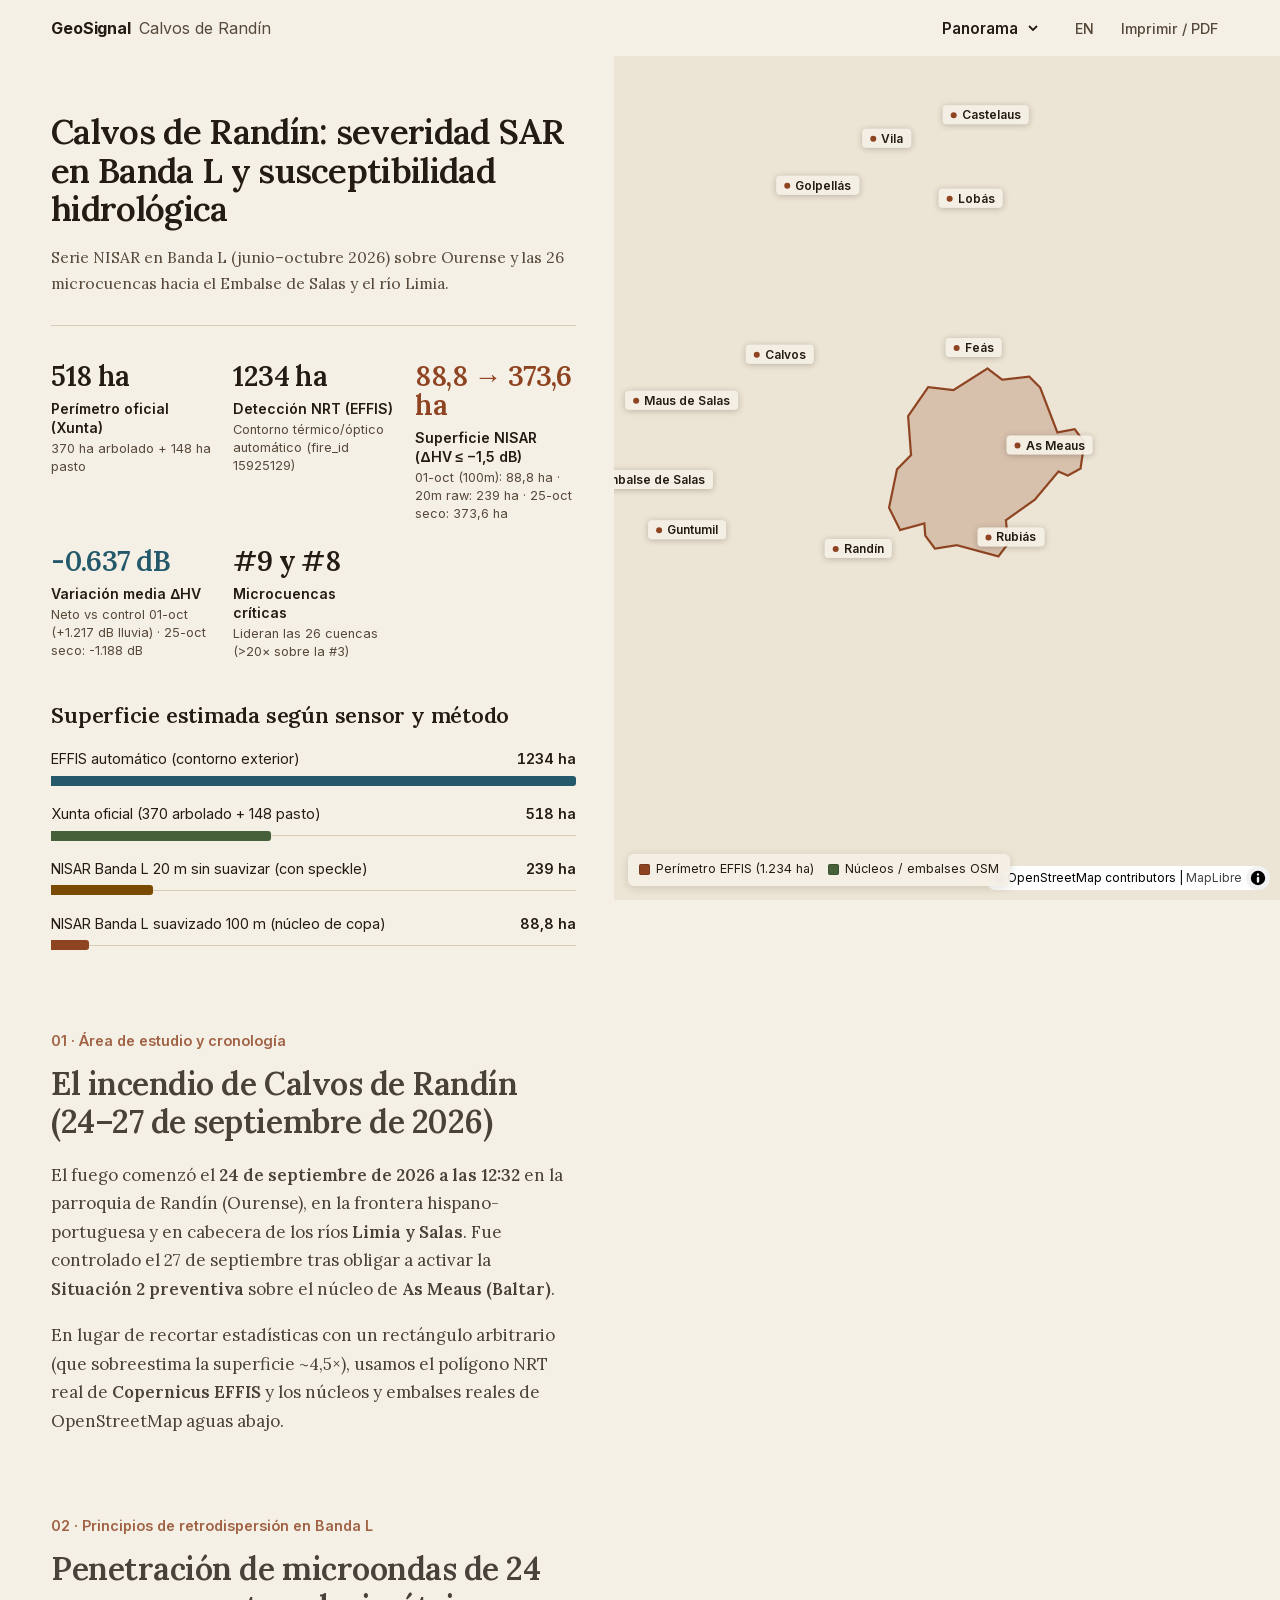
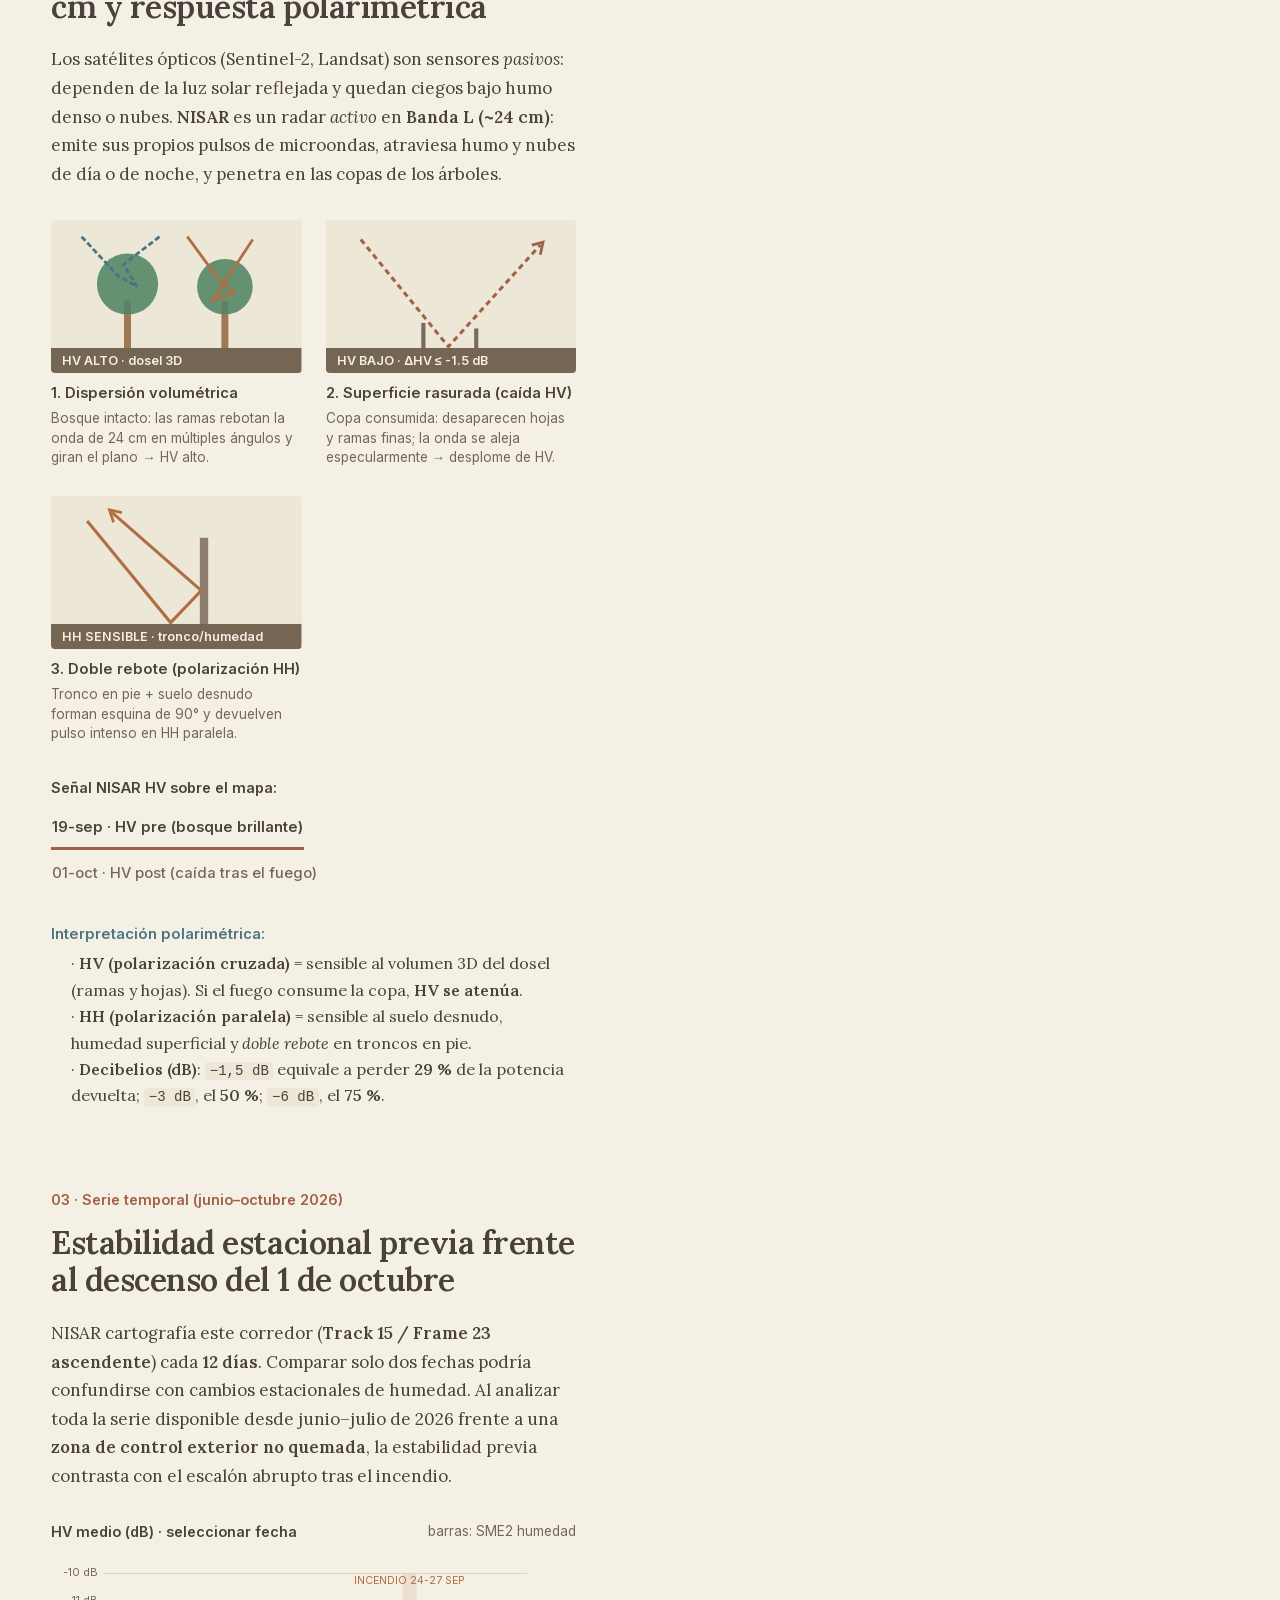
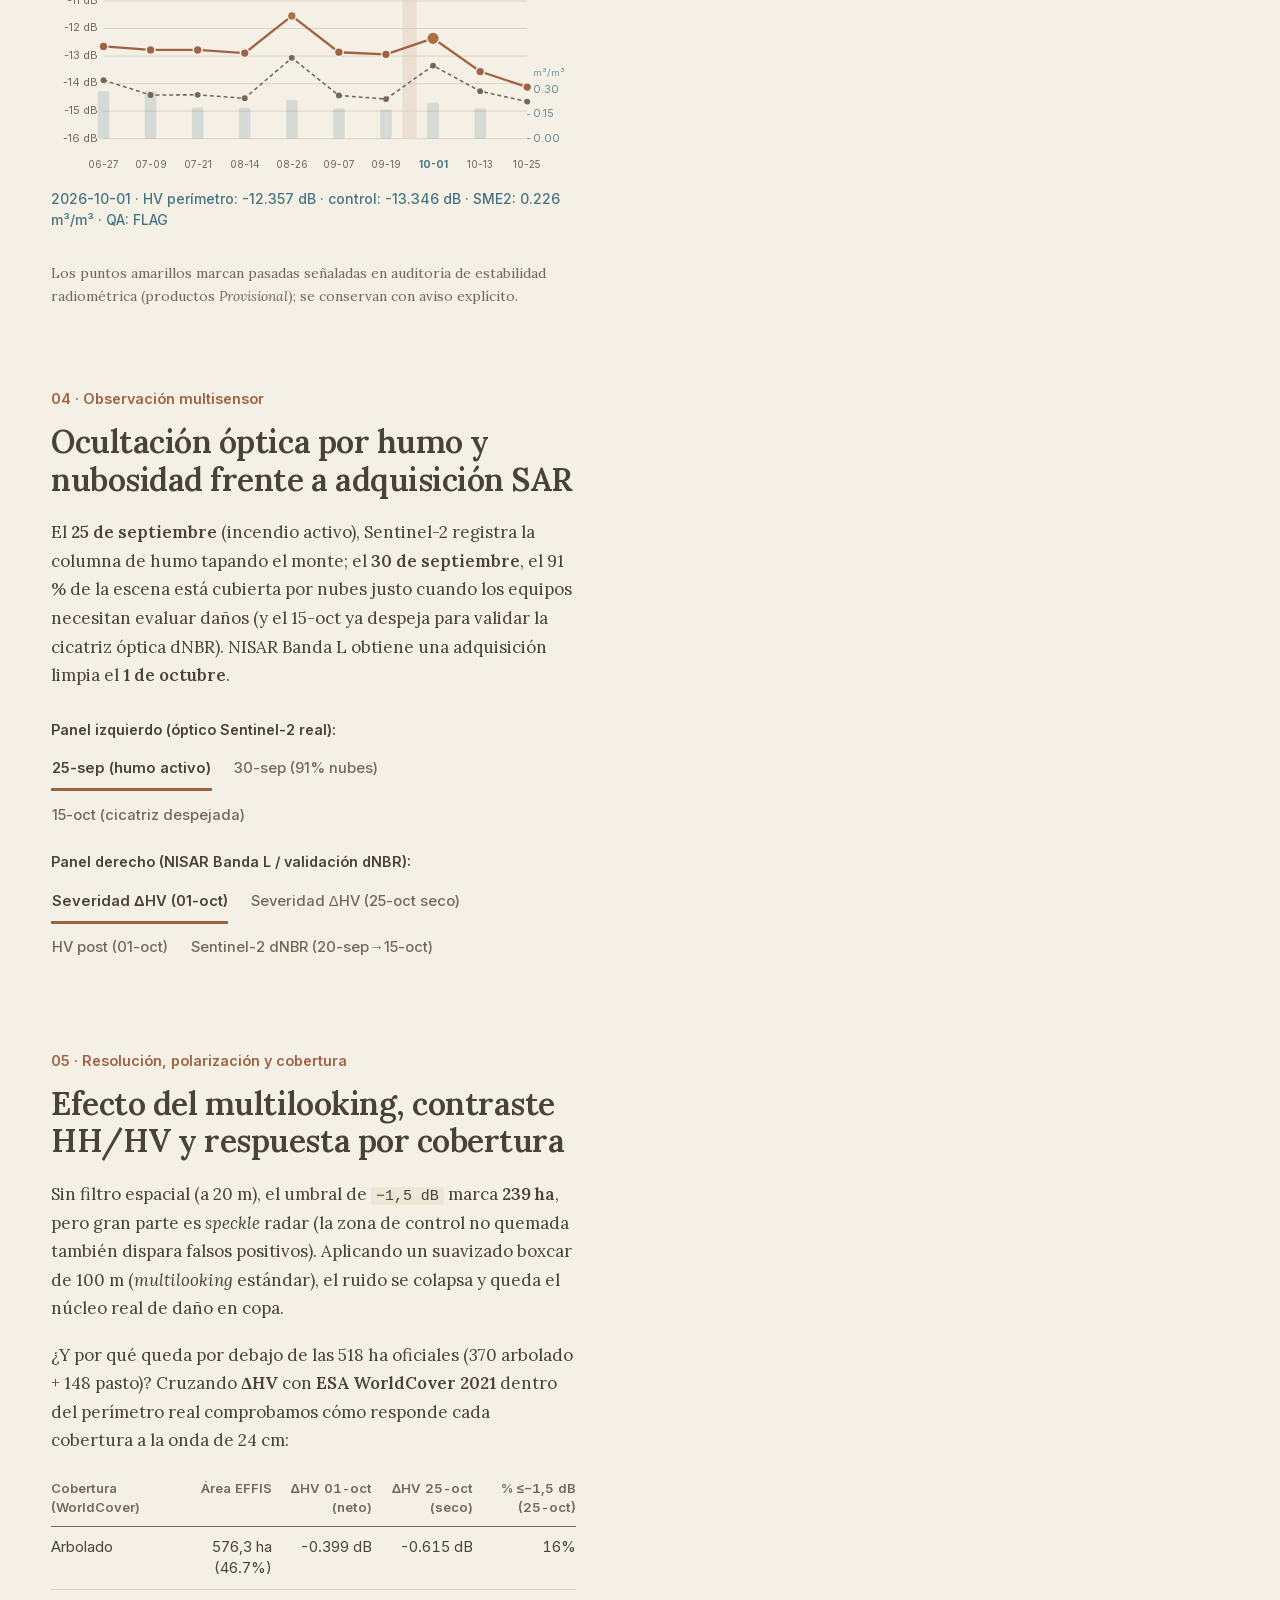
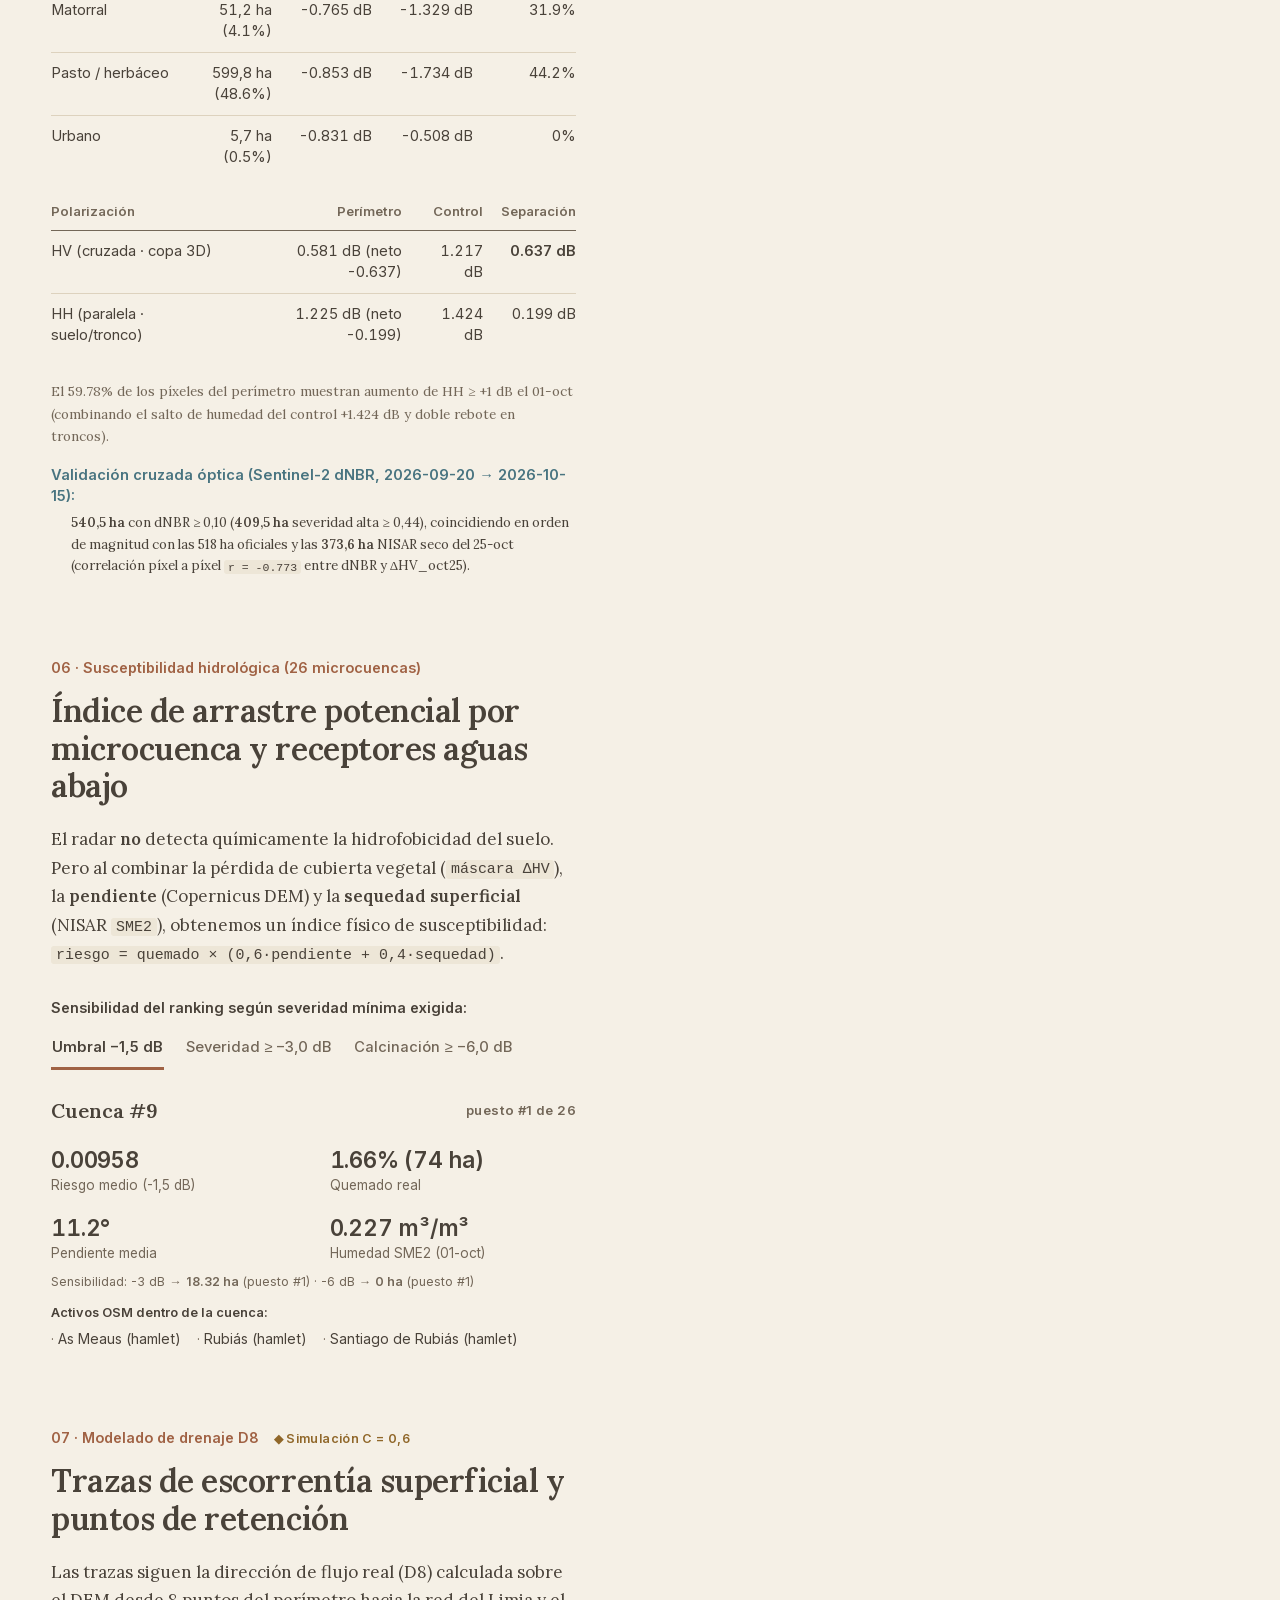
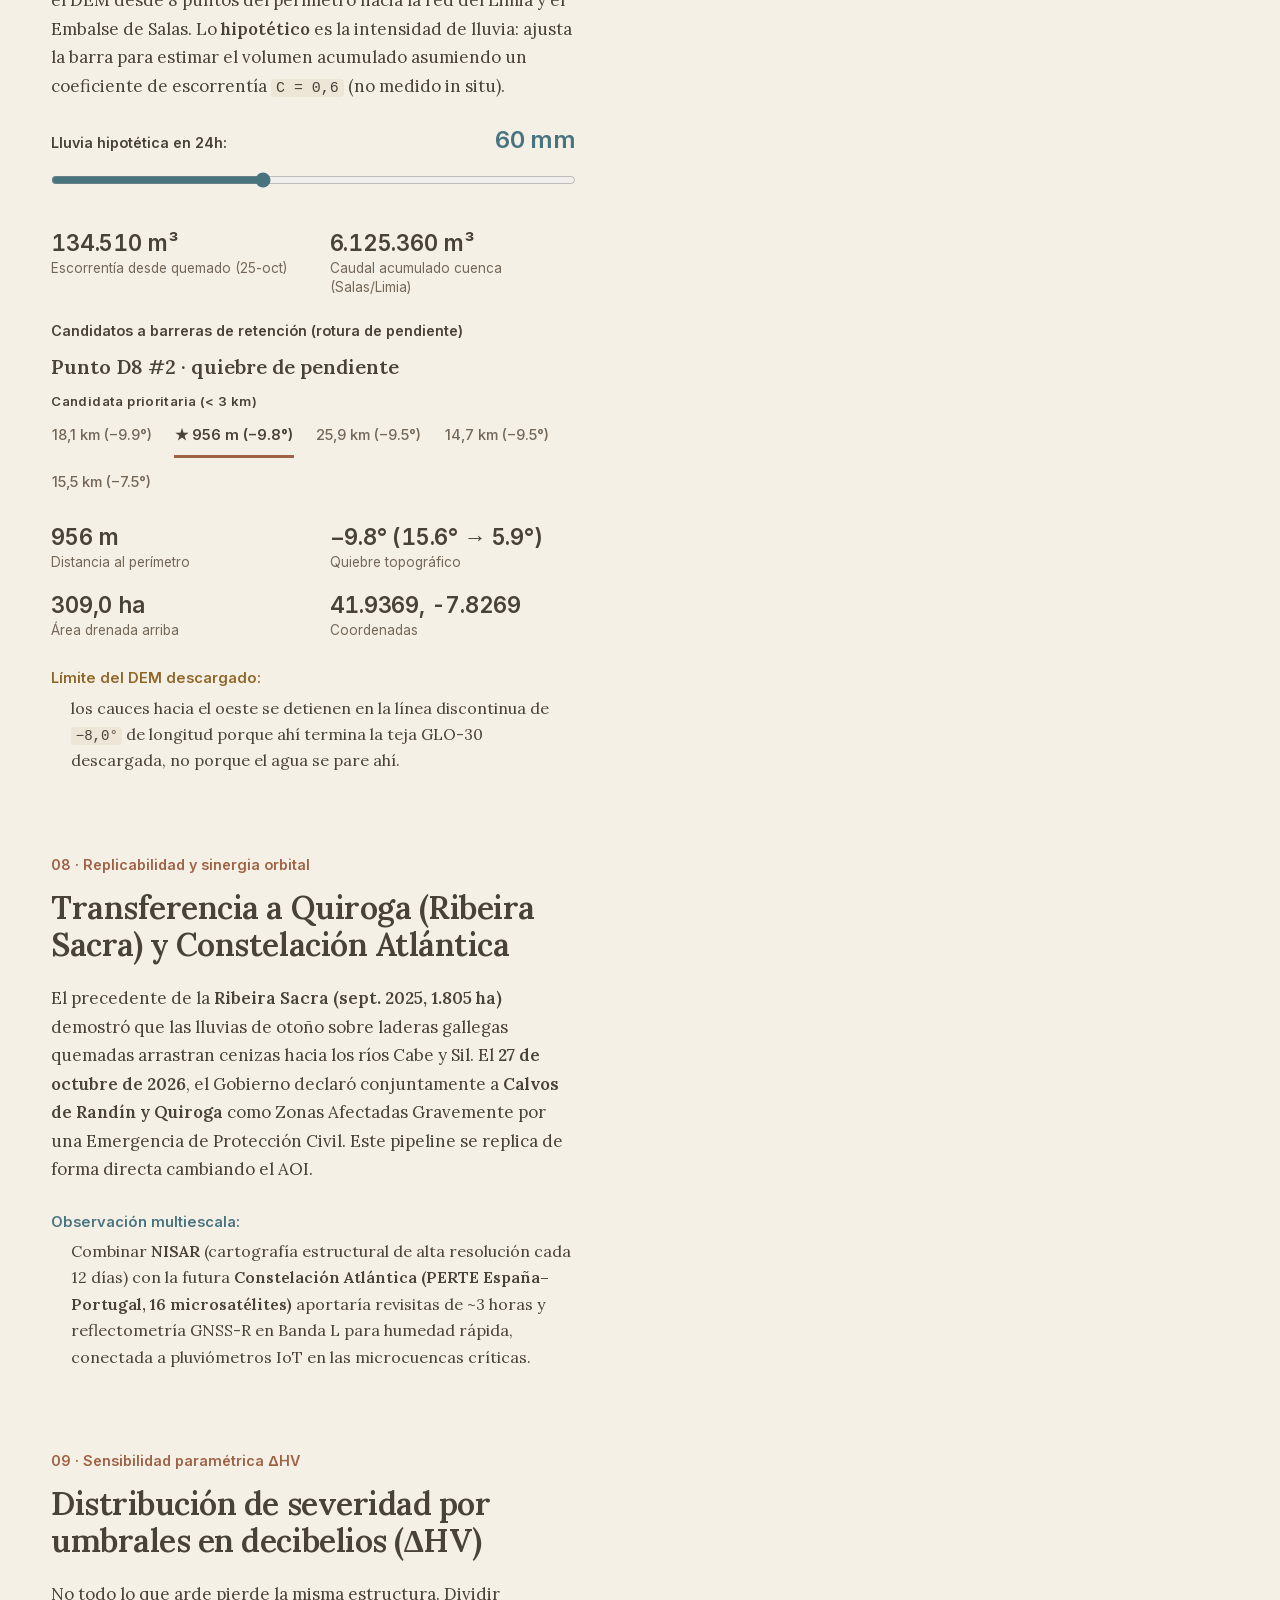
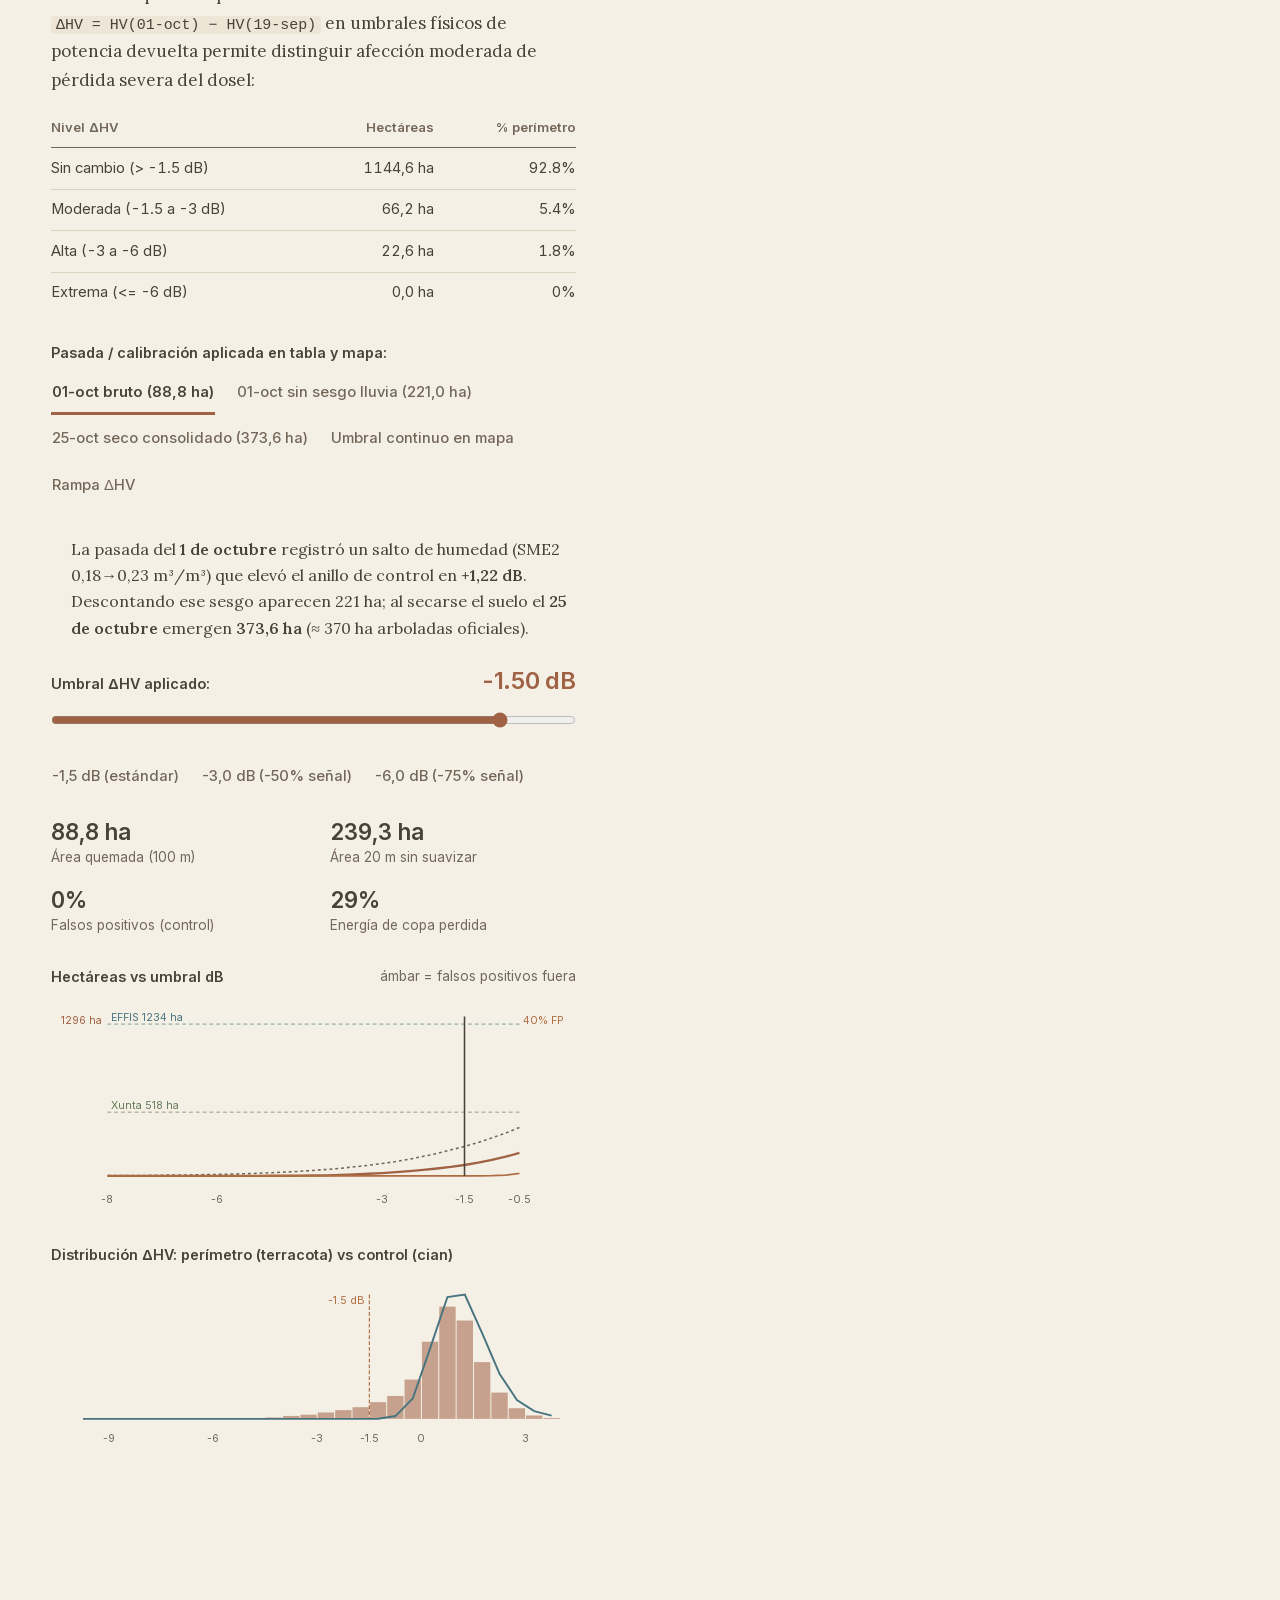
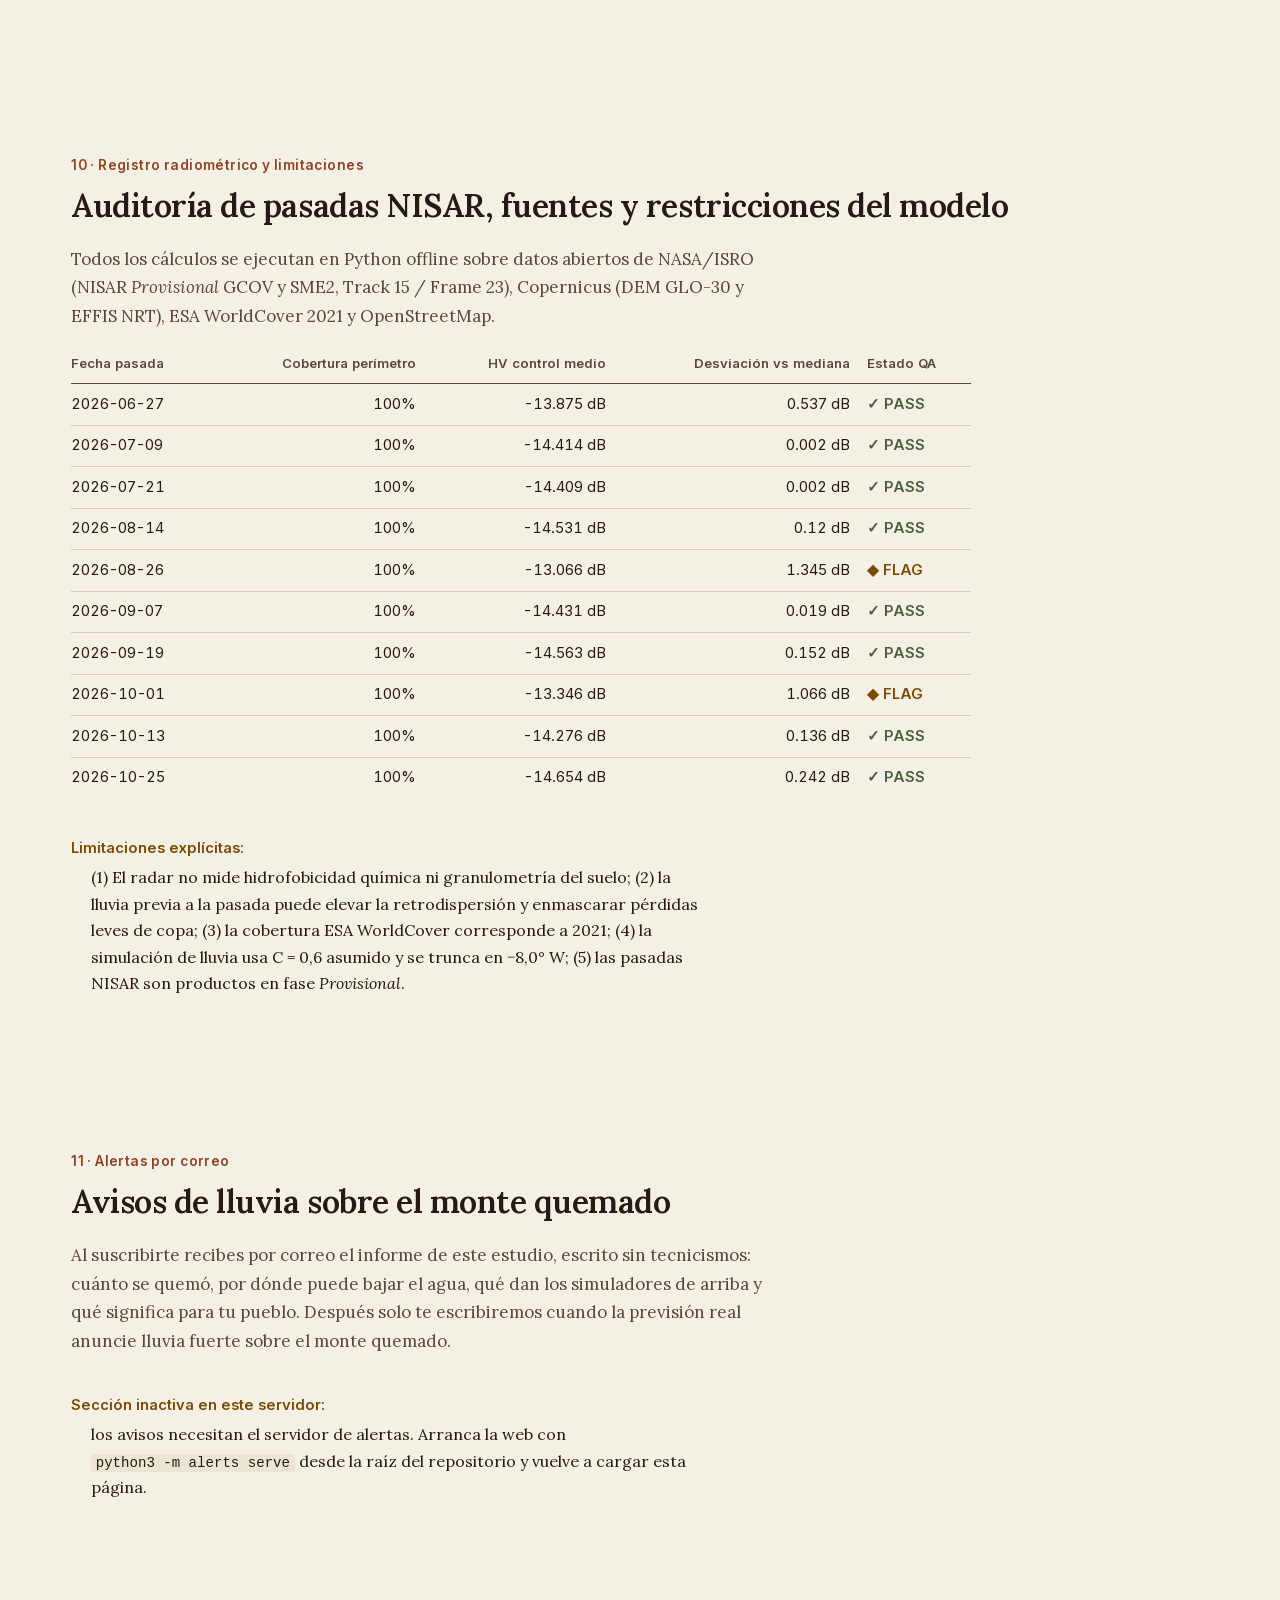
==== web/index.html @ 82319a50 "Merge pull request #2 from GeoSignalNASA/rain System alert" ====
<!doctype html>
<html lang="es">
<head>
  <meta charset="utf-8" />
  <meta name="viewport" content="width=device-width, initial-scale=1" />
  <title>GeoSignal — Informe NISAR sobre Calvos de Randín</title>
  <link rel="stylesheet" href="vendor/maplibre-gl.css" />
  <link rel="stylesheet" href="vendor/maplibre-gl-compare.css" />
  <link rel="stylesheet" href="story/fonts.css" />
  <link rel="stylesheet" href="story/story.css" />
</head>
<body>
  <a class="skip-link" href="#panorama" data-i18n="skipLink">Saltar al contenido</a>
  <header class="topbar">
    <div class="topbar-brand">
      <strong>GeoSignal</strong>
      <span class="sub" id="brand-sub" data-i18n="brandSub">Calvos de Randín</span>
    </div>
    <nav class="toc" aria-label="Capítulos del informe">
      <button class="toc-toggle" id="toc-toggle" type="button" aria-expanded="false" aria-controls="toc-pills">
        <span id="toc-current">Panorama</span>
        <svg viewBox="0 0 14 14" aria-hidden="true"><path d="M3 5l4 4 4-4" fill="none" stroke="currentColor" stroke-width="1.8"/></svg>
      </button>
      <div class="toc-pills" id="toc-pills" hidden>
      <a class="toc-pill active" data-step="summary" href="#panorama">Panorama</a>
      <a class="toc-pill" data-step="1" href="#cap-1">1. Incendio</a>
      <a class="toc-pill" data-step="2" href="#cap-2">2. Retrodispersión</a>
      <a class="toc-pill" data-step="3" href="#cap-3">3. Serie Jul–Oct</a>
      <a class="toc-pill" data-step="4" href="#cap-4">4. Óptico vs Radar</a>
      <a class="toc-pill" data-step="6" href="#cap-6">5. Cobertura y HH/HV</a>
      <a class="toc-pill" data-step="7" href="#cap-7">6. Microcuencas</a>
      <a class="toc-pill" data-step="8" href="#cap-8">7. Drenaje D8</a>
      <a class="toc-pill" data-step="9" href="#cap-9">8. Replicabilidad</a>
      <a class="toc-pill" data-step="5" href="#cap-5">9. Umbrales ΔHV</a>
      <a class="toc-pill" data-step="10" href="#cap-10">10. Auditoría QA</a>
      <a class="toc-pill" data-step="11" href="#cap-11">11. Alertas</a>
      </div>
    </nav>
    <div class="topbar-actions">
      <button class="btn-ghost" id="btn-lang" type="button" data-i18n="langBtn">EN</button>
      <button class="btn-ghost" id="btn-print" type="button" data-i18n="printBtn">Imprimir / PDF</button>
    </div>
  </header>
  <div class="progress-track" aria-hidden="true"><div class="progress-fill" id="progress-fill"></div></div>

  <!-- ESCENARIO PRINCIPAL: RELATO A LA IZQUIERDA (48%) + MAPA FIJO A LA DERECHA (52%) -->
  <div class="scrolly-shell">
    <main class="narrative-col">
      <!-- PANORAMA INICIAL -->
      <section class="summary-step step-card is-active" data-step="summary" id="panorama">
        <header class="report-intro">
          <h1 id="hero-title" data-i18n="heroTitle">Calvos de Randín: severidad SAR en Banda L y susceptibilidad hidrológica</h1>
          <p class="hero-lead" id="hero-lead" data-i18n="heroLead">
            Serie NISAR en Banda L (junio–octubre 2026) sobre Ourense y las 26 microcuencas hacia el Embalse de Salas y el río Limia.
          </p>
        </header>

        <div class="kpi-grid">
          <div class="kpi-card">
            <div class="k" data-i18n="kpi1K">Perímetro oficial (Xunta)</div>
            <div class="v" id="kpi-xunta">—</div>
            <div class="s" id="kpi-xunta-sub">2.º mayor incendio en Galicia en 2026</div>
          </div>
          <div class="kpi-card">
            <div class="k" data-i18n="kpi2K">Detección NRT (EFFIS)</div>
            <div class="v" id="kpi-effis">—</div>
            <div class="s" data-i18n="kpi2S">Contorno térmico/óptico automático (fire_id 15925129)</div>
          </div>
          <div class="kpi-card">
            <div class="k" data-i18n="kpi3K">Superficie NISAR (ΔHV ≤ −1,5 dB)</div>
            <div class="v" id="kpi-nisar-smooth" style="color:var(--accent)">—</div>
            <div class="s" id="kpi-nisar-sub">Suavizado 100 m frente a 20 m raw</div>
          </div>
          <div class="kpi-card">
            <div class="k" data-i18n="kpi4K">Variación media ΔHV</div>
            <div class="v" id="kpi-dhv" style="color:var(--cyan)">—</div>
            <div class="s" id="kpi-dhv-sub">Perímetro vs zona de control</div>
          </div>
          <div class="kpi-card">
            <div class="k" data-i18n="kpi5K">Microcuencas críticas</div>
            <div class="v" id="kpi-basins">—</div>
            <div class="s" id="kpi-basins-sub">Lideran las 26 cuencas delineadas del DEM</div>
          </div>
        </div>

        <div class="area-compare-bar">
          <h3 data-i18n="barTitle">Superficie estimada según sensor y método</h3>
          <div class="bar-row">
            <span data-i18n="bar1Lbl">EFFIS automático (contorno exterior)</span>
            <div class="bar-track"><div class="bar-fill" id="bar-effis" style="background:var(--cyan)"></div></div>
            <span class="bar-val" id="val-effis">—</span>
          </div>
          <div class="bar-row">
            <span data-i18n="bar2Lbl">Xunta oficial (370 arbolado + 148 pasto)</span>
            <div class="bar-track"><div class="bar-fill" id="bar-xunta" style="background:var(--green)"></div></div>
            <span class="bar-val" id="val-xunta">—</span>
          </div>
          <div class="bar-row">
            <span data-i18n="bar3Lbl">NISAR Banda L 20 m sin suavizar (con speckle)</span>
            <div class="bar-track"><div class="bar-fill" id="bar-raw" style="background:var(--amber)"></div></div>
            <span class="bar-val" id="val-raw">—</span>
          </div>
          <div class="bar-row">
            <span data-i18n="bar4Lbl">NISAR Banda L suavizado 100 m (núcleo de copa)</span>
            <div class="bar-track"><div class="bar-fill" id="bar-smooth" style="background:var(--accent)"></div></div>
            <span class="bar-val" id="val-smooth">—</span>
          </div>
        </div>
      </section>

      <article class="step-card" data-step="1" id="cap-1">
        <div class="step-num"><span data-i18n="c1Num">01 · Área de estudio y cronología</span></div>
        <h2 data-i18n="c1Title">El incendio de Calvos de Randín (24–27 de septiembre de 2026)</h2>
        <p data-i18n-html="c1P1">
          El fuego comenzó el <strong>24 de septiembre de 2026 a las 12:32</strong> en la parroquia de Randín (Ourense),
          en la frontera hispano-portuguesa y en cabecera de los ríos <strong>Limia y Salas</strong>. Fue controlado el
          27 de septiembre tras obligar a activar la <strong>Situación 2 preventiva</strong> sobre el núcleo de
          <strong>As Meaus (Baltar)</strong>.
        </p>
        <p data-i18n-html="c1P2">
          En lugar de recortar estadísticas con un rectángulo arbitrario (que sobreestima la superficie ~4,5×),
          usamos el polígono NRT real de <strong>Copernicus EFFIS</strong> y los núcleos y embalses reales de OpenStreetMap
          aguas abajo.
        </p>
      </article>

      <article class="step-card" data-step="2" id="cap-2">
        <div class="step-num"><span data-i18n="c2Num">02 · Principios de retrodispersión en Banda L</span></div>
        <h2 data-i18n="c2Title">Penetración de microondas de 24 cm y respuesta polarimétrica</h2>
        <p data-i18n-html="c2P1">
          Los satélites ópticos (Sentinel-2, Landsat) son sensores <em>pasivos</em>: dependen de la luz solar reflejada y
          quedan ciegos bajo humo denso o nubes. <strong>NISAR</strong> es un radar <em>activo</em> en <strong>Banda L (~24 cm)</strong>:
          emite sus propios pulsos de microondas, atraviesa humo y nubes de día o de noche, y penetra en las copas de los árboles.
        </p>
        <div class="physics-grid" id="physics-diagrams"></div>
        <div class="control-box">
          <div style="font-size:0.78rem;color:var(--text-muted);margin-bottom:0.35rem" data-i18n="c2CtrlLbl">Señal NISAR HV sobre el mapa:</div>
          <div class="pill-group">
            <button class="pill-btn active" type="button" data-cap2-hv="hv_pre.png" data-i18n="c2BtnPre">19-sep · HV pre (bosque brillante)</button>
            <button class="pill-btn" type="button" data-cap2-hv="hv_post.png" data-i18n="c2BtnPost">01-oct · HV post (caída tras el fuego)</button>
          </div>
        </div>
        <div class="human-tip" data-i18n-html="c2Tip">
          <strong>Interpretación polarimétrica:</strong><br/>
          · <strong>HV (polarización cruzada)</strong> = sensible al volumen 3D del dosel (ramas y hojas). Si el fuego consume la copa, <strong>HV se atenúa</strong>.<br/>
          · <strong>HH (polarización paralela)</strong> = sensible al suelo desnudo, humedad superficial y <em>doble rebote</em> en troncos en pie.<br/>
          · <strong>Decibelios (dB)</strong>: <code>−1,5 dB</code> equivale a perder <strong>29 %</strong> de la potencia devuelta; <code>−3 dB</code>, el <strong>50 %</strong>; <code>−6 dB</code>, el <strong>75 %</strong>.
        </div>
      </article>

      <article class="step-card" data-step="3" id="cap-3">
        <div class="step-num"><span data-i18n="c3Num">03 · Serie temporal (junio–octubre 2026)</span></div>
        <h2 data-i18n="c3Title">Estabilidad estacional previa frente al descenso del 1 de octubre</h2>
        <p data-i18n-html="c3P1">
          NISAR cartografía este corredor (<strong>Track 15 / Frame 23 ascendente</strong>) cada <strong>12 días</strong>.
          Comparar solo dos fechas podría confundirse con cambios estacionales de humedad. Al analizar toda la serie
          disponible desde junio–julio de 2026 frente a una <strong>zona de control exterior no quemada</strong>, la
          estabilidad previa contrasta con el escalón abrupto tras el incendio.
        </p>
        <div class="chart-box">
          <div class="chart-title"><span data-i18n="c3ChartL">HV medio (dB) · seleccionar fecha</span><span data-i18n="c3ChartR">barras: SME2 humedad</span></div>
          <div id="chart-timeseries"></div>
          <div id="ts-selected-readout" aria-live="polite" style="font-family:var(--mono);font-size:0.75rem;color:var(--cyan);margin-top:0.4rem"></div>
        </div>
        <p style="font-size:0.86rem;color:var(--text-muted)" data-i18n-html="c3Note">
          Los puntos amarillos marcan pasadas señaladas en auditoría de estabilidad radiométrica (productos <em>Provisional</em>); se conservan con aviso explícito.
        </p>
      </article>

      <article class="step-card" data-step="4" id="cap-4">
        <div class="step-num"><span data-i18n="c4Num">04 · Observación multisensor</span></div>
        <h2 data-i18n="c4Title">Ocultación óptica por humo y nubosidad frente a adquisición SAR</h2>
        <p data-i18n-html="c4P1">
          El <strong>25 de septiembre</strong> (incendio activo), Sentinel-2 registra la columna de humo tapando el monte;
          el <strong>30 de septiembre</strong>, el 91 % de la escena está cubierta por nubes justo cuando los equipos necesitan evaluar daños (y el 15-oct ya despeja para validar la cicatriz óptica dNBR).
          NISAR Banda L obtiene una adquisición limpia el <strong>1 de octubre</strong>.
        </p>
        <div class="control-box">
          <div style="font-size:0.78rem;color:var(--text-muted);margin-bottom:0.35rem" data-i18n="c4LeftLbl">Panel izquierdo (óptico Sentinel-2 real):</div>
          <div class="pill-group">
            <button class="pill-btn active" type="button" data-opt-key="optical_fire.jpg" data-i18n="c4Opt1">25-sep (humo activo)</button>
            <button class="pill-btn" type="button" data-opt-key="optical_clouds.jpg" data-i18n="c4Opt2">30-sep (91% nubes)</button>
            <button class="pill-btn" type="button" data-opt-key="optical_post.jpg" data-i18n="c4Opt3">15-oct (cicatriz despejada)</button>
          </div>
          <div style="font-size:0.78rem;color:var(--text-muted);margin:0.5rem 0 0.35rem" data-i18n="c4RightLbl">Panel derecho (NISAR Banda L / validación dNBR):</div>
          <div class="pill-group">
            <button class="pill-btn active" type="button" data-rad-key="dhv_classes.png" data-i18n="c4Rad1">Severidad ΔHV (01-oct)</button>
            <button class="pill-btn" type="button" data-rad-key="dhv_oct25.png" data-i18n="c4Rad2">Severidad ΔHV (25-oct seco)</button>
            <button class="pill-btn" type="button" data-rad-key="hv_post.png" data-i18n="c4Rad3">HV post (01-oct)</button>
            <button class="pill-btn" type="button" data-rad-key="dnbr_s2.png" data-i18n="c4Rad4">Sentinel-2 dNBR (20-sep→15-oct)</button>
          </div>
        </div>
      </article>

      <article class="step-card" data-step="6" id="cap-6">
        <div class="step-num"><span data-i18n="c6Num">05 · Resolución, polarización y cobertura</span></div>
        <h2 data-i18n="c6Title">Efecto del multilooking, contraste HH/HV y respuesta por cobertura</h2>
        <p data-i18n-html="c6P1">
          Sin filtro espacial (a 20 m), el umbral de <code>−1,5 dB</code> marca <strong>239 ha</strong>, pero gran parte es
          <em>speckle</em> radar (la zona de control no quemada también dispara falsos positivos). Aplicando un suavizado
          boxcar de 100 m (<em>multilooking</em> estándar), el ruido se colapsa y queda el núcleo real de daño en copa.
        </p>
        <p data-i18n-html="c6P2">
          ¿Y por qué queda por debajo de las 518 ha oficiales (370 arbolado + 148 pasto)? Cruzando <strong>ΔHV</strong>
          con <strong>ESA WorldCover 2021</strong> dentro del perímetro real comprobamos cómo responde cada cobertura a la
          onda de 24 cm:
        </p>

        <table class="data-table">
          <thead>
            <tr><th scope="col" data-i18n="c6ThCov">Cobertura (WorldCover)</th><th scope="col" class="num" data-i18n="c6ThArea">Área EFFIS</th><th scope="col" class="num" data-i18n="c6ThO1">ΔHV 01-oct (neto)</th><th scope="col" class="num" data-i18n="c6ThO25">ΔHV 25-oct (seco)</th><th scope="col" class="num" data-i18n="c6ThPct">% ≤−1,5 dB (25-oct)</th></tr>
          </thead>
          <tbody id="worldcover-tbody"></tbody>
        </table>

        <table class="data-table">
          <thead>
            <tr><th scope="col" data-i18n="c6ThPol">Polarización</th><th scope="col" class="num" data-i18n="c6ThPer">Perímetro</th><th scope="col" class="num" data-i18n="c6ThCtrl">Control</th><th scope="col" class="num" data-i18n="c6ThSep">Separación</th></tr>
          </thead>
          <tbody id="pol-compare-body"></tbody>
        </table>
        <p id="hh-double-bounce-note" style="font-size:0.84rem;color:var(--text-muted)"></p>
        <div class="human-tip" id="dnbr-validation-note" style="margin-top:0.65rem;font-size:0.82rem"></div>
      </article>

      <article class="step-card" data-step="7" id="cap-7">
        <div class="step-num"><span data-i18n="c7Num">06 · Susceptibilidad hidrológica (26 microcuencas)</span></div>
        <h2 data-i18n="c7Title">Índice de arrastre potencial por microcuenca y receptores aguas abajo</h2>
        <p data-i18n-html="c7P1">
          El radar <strong>no</strong> detecta químicamente la hidrofobicidad del suelo. Pero al combinar la pérdida de
          cubierta vegetal (<code>máscara ΔHV</code>), la <strong>pendiente</strong> (Copernicus DEM) y la
          <strong>sequedad superficial</strong> (NISAR <code>SME2</code>), obtenemos un índice físico de susceptibilidad:
          <code>riesgo = quemado × (0,6·pendiente + 0,4·sequedad)</code>.
        </p>
        <div class="control-box">
          <div style="font-size:0.78rem;color:var(--text-muted);margin-bottom:0.35rem" data-i18n="c7SensLbl">Sensibilidad del ranking según severidad mínima exigida:</div>
          <div class="pill-group">
            <button class="pill-btn active" type="button" data-basin-field="risk_mean" data-i18n="c7Btn1">Umbral −1,5 dB</button>
            <button class="pill-btn" type="button" data-basin-field="risk_mean_3db" data-i18n="c7Btn2">Severidad ≥ −3,0 dB</button>
            <button class="pill-btn" type="button" data-basin-field="risk_mean_6db" data-i18n="c7Btn3">Calcinación ≥ −6,0 dB</button>
          </div>
          <div class="basin-card" id="basin-inspector" aria-live="polite" data-i18n="c7Prompt">Haz clic en una cuenca del mapa…</div>
        </div>
      </article>

      <article class="step-card" data-step="8" id="cap-8">
        <div class="step-num"><span data-i18n="c8Num">07 · Modelado de drenaje D8</span><span class="step-badge hyp" data-i18n="c8Badge">Simulación C = 0,6</span></div>
        <h2 data-i18n="c8Title">Trazas de escorrentía superficial y puntos de retención</h2>
        <p data-i18n-html="c8P1">
          Las trazas siguen la dirección de flujo real (D8) calculada sobre el DEM desde 8 puntos del perímetro hacia la
          red del Limia y el Embalse de Salas. Lo <strong>hipotético</strong> es la intensidad de lluvia: ajusta la barra
          para estimar el volumen acumulado asumiendo un coeficiente de escorrentía <code>C = 0,6</code> (no medido in situ).
        </p>
        <div class="control-box">
          <label for="rain-slider">
            <span data-i18n="c8SliderLbl">Lluvia hipotética en 24h:</span>
            <strong id="rain-val-label" style="color:var(--cyan);font-family:var(--mono)">60 mm</strong>
          </label>
          <input id="rain-slider" type="range" min="0" max="150" step="5" value="60" />
          <div class="mini-metrics" aria-live="polite">
            <div class="mini-metric"><div class="k" data-i18n="c8M1">Escorrentía desde quemado (25-oct)</div><div class="v" id="rain-v-near">—</div></div>
            <div class="mini-metric"><div class="k" data-i18n="c8M2">Caudal acumulado cuenca (Salas/Limia)</div><div class="v" id="rain-v-main">—</div></div>
          </div>
          <div style="margin-top:1.35rem;font-size:0.88rem;font-weight:600" data-i18n="c8BarTitle">Candidatos a barreras de retención (rotura de pendiente)</div>
          <div class="basin-card" id="barrier-inspector" style="margin-top:0.45rem;font-size:0.86rem;color:var(--text-muted)" data-i18n="c8BarPrompt">
            Haz clic en un marcador ámbar o gris del mapa para inspeccionar el punto geomorfológico de depósito…
          </div>
        </div>
        <div class="callout-warn" data-i18n-html="c8Warn">
          <strong>Límite del DEM descargado:</strong> los cauces hacia el oeste se detienen en la línea discontinua de
          <code>−8,0°</code> de longitud porque ahí termina la teja GLO-30 descargada, no porque el agua se pare ahí.
        </div>
      </article>

      <article class="step-card" data-step="9" id="cap-9">
        <div class="step-num"><span data-i18n="c9Num">08 · Replicabilidad y sinergia orbital</span></div>
        <h2 data-i18n="c9Title">Transferencia a Quiroga (Ribeira Sacra) y Constelación Atlántica</h2>
        <p data-i18n-html="c9P1">
          El precedente de la <strong>Ribeira Sacra (sept. 2025, 1.805 ha)</strong> demostró que las lluvias de otoño sobre
          laderas gallegas quemadas arrastran cenizas hacia los ríos Cabe y Sil. El <strong>27 de octubre de 2026</strong>,
          el Gobierno declaró conjuntamente a <strong>Calvos de Randín y Quiroga</strong> como Zonas Afectadas Gravemente por
          una Emergencia de Protección Civil. Este pipeline se replica de forma directa cambiando el AOI.
        </p>
        <div class="human-tip" data-i18n-html="c9Tip">
          <strong>Observación multiescala:</strong><br/>
          Combinar <strong>NISAR</strong> (cartografía estructural de alta resolución cada 12 días) con la futura
          <strong>Constelación Atlántica (PERTE España–Portugal, 16 microsatélites)</strong> aportaría revisitas de ~3 horas
          y reflectometría GNSS-R en Banda L para humedad rápida, conectada a pluviómetros IoT en las microcuencas críticas.
        </div>
      </article>

      <article class="step-card" data-step="5" id="cap-5">
        <div class="step-num"><span data-i18n="c5Num">09 · Sensibilidad paramétrica ΔHV</span></div>
        <h2 data-i18n="c5Title">Distribución de severidad por umbrales en decibelios (ΔHV)</h2>
        <p data-i18n-html="c5P1">
          No todo lo que arde pierde la misma estructura. Dividir <code>ΔHV = HV(01-oct) − HV(19-sep)</code> en umbrales
          físicos de potencia devuelta permite distinguir afección moderada de pérdida severa del dosel:
        </p>

        <table class="data-table">
          <thead>
            <tr><th scope="col" data-i18n="c5ThLvl">Nivel ΔHV</th><th scope="col" class="num" data-i18n="c5ThHa">Hectáreas</th><th scope="col" class="num" data-i18n="c5ThPct">% perímetro</th></tr>
          </thead>
          <tbody id="db-classes-tbody"></tbody>
        </table>

        <div class="control-box">
          <div style="font-size:0.78rem;color:var(--text-muted);margin-bottom:0.35rem" data-i18n="c5ModeLbl">Pasada / calibración aplicada en tabla y mapa:</div>
          <div class="pill-group" style="margin-bottom:0.55rem">
            <button class="pill-btn active" type="button" data-dhb-mode="classes" data-i18n="c5Mode1">01-oct bruto (88,8 ha)</button>
            <button class="pill-btn" type="button" data-dhb-mode="oct01_cal" data-i18n="c5Mode2">01-oct sin sesgo lluvia (221,0 ha)</button>
            <button class="pill-btn" type="button" data-dhb-mode="oct25" data-i18n="c5Mode3">25-oct seco consolidado (373,6 ha)</button>
            <button class="pill-btn" type="button" data-dhb-mode="threshold" data-i18n="c5Mode4">Umbral continuo en mapa</button>
            <button class="pill-btn" type="button" data-dhb-mode="continuous" data-i18n="c5Mode5">Rampa ΔHV</button>
          </div>
          <div class="human-tip plain" id="dhb-calibration-note" data-i18n-html="c5CalNote">
            La pasada del <strong>1 de octubre</strong> registró un salto de humedad (SME2 0,18→0,23 m³/m³) que elevó el anillo de control en <strong>+1,22 dB</strong>. Descontando ese sesgo aparecen 221 ha; al secarse el suelo el <strong>25 de octubre</strong> emergen <strong>373,6 ha</strong> (≈ 370 ha arboladas oficiales).
          </div>
          <label for="db-slider">
            <span data-i18n="c5SliderLbl">Umbral ΔHV aplicado:</span>
            <strong id="db-slider-val" style="color:var(--accent);font-family:var(--mono)">-1.50 dB</strong>
          </label>
          <input id="db-slider" type="range" min="-8" max="-0.5" step="0.25" value="-1.5" />
          <div class="pill-group">
            <button class="pill-btn" type="button" data-db-preset="-1.5" data-i18n="c5Pre1">-1,5 dB (estándar)</button>
            <button class="pill-btn" type="button" data-db-preset="-3.0" data-i18n="c5Pre2">-3,0 dB (-50% señal)</button>
            <button class="pill-btn" type="button" data-db-preset="-6.0" data-i18n="c5Pre3">-6,0 dB (-75% señal)</button>
          </div>
          <div class="mini-metrics" aria-live="polite">
            <div class="mini-metric"><div class="k" data-i18n="c5M1">Área quemada (100 m)</div><div class="v" id="db-ha-smooth">—</div></div>
            <div class="mini-metric"><div class="k" data-i18n="c5M2">Área 20 m sin suavizar</div><div class="v" id="db-ha-raw">—</div></div>
            <div class="mini-metric"><div class="k" data-i18n="c5M3">Falsos positivos (control)</div><div class="v" id="db-fp-rate">—</div></div>
            <div class="mini-metric"><div class="k" data-i18n="c5M4">Energía de copa perdida</div><div class="v" id="db-energy-loss">—</div></div>
          </div>
        </div>

        <div class="chart-box">
          <div class="chart-title"><span data-i18n="c5Ch1L">Hectáreas vs umbral dB</span><span data-i18n="c5Ch1R">ámbar = falsos positivos fuera</span></div>
          <div id="chart-threshold"></div>
        </div>
        <div class="chart-box">
          <div class="chart-title"><span data-i18n="c5Ch2">Distribución ΔHV: perímetro (terracota) vs control (cian)</span></div>
          <div id="chart-histogram"></div>
        </div>
      </article>

    </main>

    <aside class="map-col">
      <div class="map-frame" id="map-frame" aria-label="Mapa geoespacial del capítulo activo">
        <div id="story-map"></div>
        <div id="compare-wrap">
          <div id="compare-container" style="position:relative;width:100%;height:100%">
            <div id="before-map"></div>
            <div id="after-map"></div>
          </div>
        </div>
        <div class="map-legend">
          <div class="legend-swatches" id="legend-swatches"></div>
        </div>
        <div class="compare-labels" id="compare-labels">
          <span id="cmp-left-lbl">Óptico Sentinel-2</span>
          <span id="cmp-right-lbl">NISAR Banda L</span>
        </div>
      </div>
    </aside>
  </div>

  <!-- CAPÍTULO 10: METODOLOGÍA, AUDITORÍA QA Y LÍMITES -->
  <section class="report-footer" id="cap-10">
    <div class="eyebrow" data-i18n="c10Num">10 · Registro radiométrico y limitaciones</div>
    <h2 data-i18n="c10Title">Auditoría de pasadas NISAR, fuentes y restricciones del modelo</h2>
    <p style="color:var(--text-muted);max-width:80ch" data-i18n-html="c10P1">
      Todos los cálculos se ejecutan en Python offline sobre datos abiertos de NASA/ISRO (NISAR <em>Provisional</em> GCOV y SME2,
      Track 15 / Frame 23), Copernicus (DEM GLO-30 y EFFIS NRT), ESA WorldCover 2021 y OpenStreetMap.
    </p>

    <table class="data-table">
      <thead>
        <tr><th scope="col" data-i18n="c10Th1">Fecha pasada</th><th scope="col" class="num" data-i18n="c10Th2">Cobertura perímetro</th><th scope="col" class="num" data-i18n="c10Th3">HV control medio</th><th scope="col" class="num" data-i18n="c10Th4">Desviación vs mediana</th><th scope="col" data-i18n="c10Th5">Estado QA</th></tr>
      </thead>
      <tbody id="qa-tbody"></tbody>
    </table>

    <div class="callout-warn" data-i18n-html="c10Warn">
      <strong>Limitaciones explícitas:</strong>
      (1) El radar no mide hidrofobicidad química ni granulometría del suelo;
      (2) la lluvia previa a la pasada puede elevar la retrodispersión y enmascarar pérdidas leves de copa;
      (3) la cobertura ESA WorldCover corresponde a 2021;
      (4) la simulación de lluvia usa C = 0,6 asumido y se trunca en −8,0° W;
      (5) las pasadas NISAR son productos en fase <em>Provisional</em>.
    </div>
  </section>

  <!-- CAPÍTULO 11: ALERTAS POR CORREO (necesita `python3 -m alerts serve`) -->
  <section class="report-footer alerts-section" id="cap-11">
    <div class="eyebrow" data-i18n="a11Num">11 · Alertas por correo</div>
    <h2 data-i18n="a11Title">Avisos de lluvia sobre el monte quemado</h2>
    <p data-i18n="a11P1">
      Al suscribirte recibes por correo el informe de este estudio, escrito sin tecnicismos: cuánto se quemó, por dónde puede
      bajar el agua, qué dan los simuladores de arriba y qué significa para tu pueblo. Después solo te escribiremos cuando la
      previsión real anuncie lluvia fuerte sobre el monte quemado.
    </p>

    <div class="callout-warn" id="alerts-offline" hidden data-i18n-html="a11Offline">
      <strong>Sección inactiva en este servidor:</strong>
      los avisos necesitan el servidor de alertas. Arranca la web con <code>python3 -m alerts serve</code> desde la raíz
      del repositorio y vuelve a cargar esta página.
    </div>

    <div id="alerts-live" hidden>
      <h3 data-i18n="a11NowH">Estado de hoy</h3>
      <div class="mini-metrics alerts-now">
        <div class="mini-metric"><span class="v" id="alerts-level">—</span><span class="k" data-i18n="a11NowLevelK">Nivel de alerta</span></div>
        <div class="mini-metric"><span class="v" id="alerts-rain">—</span><span class="k" id="alerts-rain-k">Lluvia prevista</span></div>
      </div>
      <table class="data-table alerts-days">
        <thead>
          <tr><th scope="col" data-i18n="a11ThDay">Día</th><th scope="col" class="num" data-i18n="a11ThRain">Lluvia en 24 h</th><th scope="col" data-i18n="a11ThLevel">Nivel</th></tr>
        </thead>
        <tbody id="alerts-days"></tbody>
      </table>
      <p class="alerts-note" id="alerts-now-note"></p>

      <h3 data-i18n="a11FormH">Recibir el informe y los avisos</h3>
      <div class="alerts-grid">
        <form class="alerts-form" id="alerts-form" novalidate>
          <div class="alerts-field">
            <label for="alerts-name" data-i18n="a11Name">Nombre (opcional)</label>
            <input id="alerts-name" name="name" type="text" maxlength="80" autocomplete="given-name" />
          </div>
          <div class="alerts-field">
            <label for="alerts-email" data-i18n="a11Email">Correo electrónico</label>
            <input id="alerts-email" name="email" type="email" maxlength="254" autocomplete="email" required />
          </div>
          <div class="alerts-field">
            <label for="alerts-place" data-i18n="a11Place">Tu pueblo</label>
            <select id="alerts-place" name="place"></select>
            <p class="alerts-hint" id="alerts-place-hint"></p>
          </div>
          <div class="alerts-field">
            <label for="alerts-min" data-i18n="a11Min">Avisarme de lluvia a partir de</label>
            <select id="alerts-min" name="min_level">
              <option value="1" data-i18n="a11Min1">Aviso amarillo (lluvia moderada)</option>
              <option value="2" data-i18n="a11Min2">Alerta naranja (lluvia fuerte)</option>
              <option value="3" data-i18n="a11Min3">Solo alerta roja (lluvia muy fuerte)</option>
            </select>
          </div>
          <label class="alerts-check">
            <input id="alerts-tech" name="technical" type="checkbox" />
            <span data-i18n="a11Tech">Añadir el detalle técnico (hectáreas, volúmenes, microcuencas)</span>
          </label>

          <div class="alerts-actions">
            <button class="alerts-btn" type="submit" data-i18n="a11Subscribe">Suscribirme</button>
            <button class="alerts-btn alerts-btn-alt" id="alerts-test" type="button" hidden data-i18n="a11Test">Enviarme el informe ahora</button>
          </div>
          <p class="alerts-msg" id="alerts-msg" role="status" aria-live="polite"></p>
          <p class="alerts-note" id="alerts-send-note"></p>
        </form>

        <div class="alerts-preview">
          <div class="alerts-preview-k" data-i18n="a11PrevK">Este es el informe que recibirás</div>
          <div class="alerts-subject" id="alerts-subject"></div>
          <iframe id="alerts-frame" title="Vista previa del informe por correo" sandbox=""></iframe>
        </div>
      </div>
    </div>
  </section>

  <script src="vendor/maplibre-gl.js"></script>
  <script src="vendor/maplibre-gl-compare.js"></script>
  <script type="module" src="story/story.js"></script>
  <script type="module" src="story/alerts.js"></script>
</body>
</html>
---- web/vendor/maplibre-gl.css ----
.maplibregl-map{font:12px/20px Helvetica Neue,Arial,Helvetica,sans-serif;overflow:hidden;position:relative;-webkit-tap-highlight-color:rgb(0 0 0/0)}.maplibregl-canvas{left:0;position:absolute;top:0}.maplibregl-map:fullscreen{height:100%;width:100%}.maplibregl-ctrl-group button.maplibregl-ctrl-compass{touch-action:none}.maplibregl-canvas-container.maplibregl-interactive,.maplibregl-ctrl-group button.maplibregl-ctrl-compass{cursor:grab;-webkit-user-select:none;-moz-user-select:none;user-select:none}.maplibregl-canvas-container.maplibregl-interactive.maplibregl-track-pointer{cursor:pointer}.maplibregl-canvas-container.maplibregl-interactive:active,.maplibregl-ctrl-group button.maplibregl-ctrl-compass:active{cursor:grabbing}.maplibregl-canvas-container.maplibregl-touch-zoom-rotate,.maplibregl-canvas-container.maplibregl-touch-zoom-rotate .maplibregl-canvas{touch-action:pan-x pan-y}.maplibregl-canvas-container.maplibregl-touch-drag-pan,.maplibregl-canvas-container.maplibregl-touch-drag-pan .maplibregl-canvas{touch-action:pinch-zoom}.maplibregl-canvas-container.maplibregl-touch-zoom-rotate.maplibregl-touch-drag-pan,.maplibregl-canvas-container.maplibregl-touch-zoom-rotate.maplibregl-touch-drag-pan .maplibregl-canvas{touch-action:none}.maplibregl-canvas-container.maplibregl-touch-drag-pan.maplibregl-cooperative-gestures,.maplibregl-canvas-container.maplibregl-touch-drag-pan.maplibregl-cooperative-gestures .maplibregl-canvas{touch-action:pan-x pan-y}.maplibregl-ctrl-bottom-left,.maplibregl-ctrl-bottom-right,.maplibregl-ctrl-top-left,.maplibregl-ctrl-top-right{pointer-events:none;position:absolute;z-index:2}.maplibregl-ctrl-top-left{left:0;top:0}.maplibregl-ctrl-top-right{right:0;top:0}.maplibregl-ctrl-bottom-left{bottom:0;left:0}.maplibregl-ctrl-bottom-right{bottom:0;right:0}.maplibregl-ctrl{clear:both;pointer-events:auto;transform:translate(0)}.maplibregl-ctrl-top-left .maplibregl-ctrl{float:left;margin:10px 0 0 10px}.maplibregl-ctrl-top-right .maplibregl-ctrl{float:right;margin:10px 10px 0 0}.maplibregl-ctrl-bottom-left .maplibregl-ctrl{float:left;margin:0 0 10px 10px}.maplibregl-ctrl-bottom-right .maplibregl-ctrl{float:right;margin:0 10px 10px 0}.maplibregl-ctrl-group{background:#fff;border-radius:4px}.maplibregl-ctrl-group:not(:empty){box-shadow:0 0 0 2px rgba(0,0,0,.1)}@media (forced-colors:active){.maplibregl-ctrl-group:not(:empty){box-shadow:0 0 0 2px ButtonText}}.maplibregl-ctrl-group button{background-color:transparent;border:0;box-sizing:border-box;cursor:pointer;display:block;height:29px;outline:none;padding:0;width:29px}.maplibregl-ctrl-group button+button{border-top:1px solid #ddd}.maplibregl-ctrl button .maplibregl-ctrl-icon{background-position:50%;background-repeat:no-repeat;display:block;height:100%;width:100%}@media (forced-colors:active){.maplibregl-ctrl-icon{background-color:transparent}.maplibregl-ctrl-group button+button{border-top:1px solid ButtonText}}.maplibregl-ctrl button::-moz-focus-inner{border:0;padding:0}.maplibregl-ctrl-attrib-button:focus,.maplibregl-ctrl-group button:focus{box-shadow:0 0 2px 2px #0096ff}.maplibregl-ctrl button:disabled{cursor:not-allowed}.maplibregl-ctrl button:disabled .maplibregl-ctrl-icon{opacity:.25}.maplibregl-ctrl button:not(:disabled):hover{background-color:rgb(0 0 0/5%)}.maplibregl-ctrl-group button:focus:focus-visible{box-shadow:0 0 2px 2px #0096ff}.maplibregl-ctrl-group button:focus:not(:focus-visible){box-shadow:none}.maplibregl-ctrl-group button:focus:first-child{border-radius:4px 4px 0 0}.maplibregl-ctrl-group button:focus:last-child{border-radius:0 0 4px 4px}.maplibregl-ctrl-group button:focus:only-child{border-radius:inherit}.maplibregl-ctrl button.maplibregl-ctrl-zoom-out .maplibregl-ctrl-icon{background-image:url("data:image/svg+xml;charset=utf-8,%3Csvg xmlns='http://www.w3.org/2000/svg' width='29' height='29' fill='%23333' viewBox='0 0 29 29'%3E%3Cpath d='M10 13c-.75 0-1.5.75-1.5 1.5S9.25 16 10 16h9c.75 0 1.5-.75 1.5-1.5S19.75 13 19 13z'/%3E%3C/svg%3E")}.maplibregl-ctrl button.maplibregl-ctrl-zoom-in .maplibregl-ctrl-icon{background-image:url("data:image/svg+xml;charset=utf-8,%3Csvg xmlns='http://www.w3.org/2000/svg' width='29' height='29' fill='%23333' viewBox='0 0 29 29'%3E%3Cpath d='M14.5 8.5c-.75 0-1.5.75-1.5 1.5v3h-3c-.75 0-1.5.75-1.5 1.5S9.25 16 10 16h3v3c0 .75.75 1.5 1.5 1.5S16 19.75 16 19v-3h3c.75 0 1.5-.75 1.5-1.5S19.75 13 19 13h-3v-3c0-.75-.75-1.5-1.5-1.5'/%3E%3C/svg%3E")}@media (forced-colors:active){.maplibregl-ctrl button.maplibregl-ctrl-zoom-out .maplibregl-ctrl-icon{background-image:url("data:image/svg+xml;charset=utf-8,%3Csvg xmlns='http://www.w3.org/2000/svg' width='29' height='29' fill='%23fff' viewBox='0 0 29 29'%3E%3Cpath d='M10 13c-.75 0-1.5.75-1.5 1.5S9.25 16 10 16h9c.75 0 1.5-.75 1.5-1.5S19.75 13 19 13z'/%3E%3C/svg%3E")}.maplibregl-ctrl button.maplibregl-ctrl-zoom-in .maplibregl-ctrl-icon{background-image:url("data:image/svg+xml;charset=utf-8,%3Csvg xmlns='http://www.w3.org/2000/svg' width='29' height='29' fill='%23fff' viewBox='0 0 29 29'%3E%3Cpath d='M14.5 8.5c-.75 0-1.5.75-1.5 1.5v3h-3c-.75 0-1.5.75-1.5 1.5S9.25 16 10 16h3v3c0 .75.75 1.5 1.5 1.5S16 19.75 16 19v-3h3c.75 0 1.5-.75 1.5-1.5S19.75 13 19 13h-3v-3c0-.75-.75-1.5-1.5-1.5'/%3E%3C/svg%3E")}}@media (forced-colors:active) and (prefers-color-scheme:light){.maplibregl-ctrl button.maplibregl-ctrl-zoom-out .maplibregl-ctrl-icon{background-image:url("data:image/svg+xml;charset=utf-8,%3Csvg xmlns='http://www.w3.org/2000/svg' width='29' height='29' viewBox='0 0 29 29'%3E%3Cpath d='M10 13c-.75 0-1.5.75-1.5 1.5S9.25 16 10 16h9c.75 0 1.5-.75 1.5-1.5S19.75 13 19 13z'/%3E%3C/svg%3E")}.maplibregl-ctrl button.maplibregl-ctrl-zoom-in .maplibregl-ctrl-icon{background-image:url("data:image/svg+xml;charset=utf-8,%3Csvg xmlns='http://www.w3.org/2000/svg' width='29' height='29' viewBox='0 0 29 29'%3E%3Cpath d='M14.5 8.5c-.75 0-1.5.75-1.5 1.5v3h-3c-.75 0-1.5.75-1.5 1.5S9.25 16 10 16h3v3c0 .75.75 1.5 1.5 1.5S16 19.75 16 19v-3h3c.75 0 1.5-.75 1.5-1.5S19.75 13 19 13h-3v-3c0-.75-.75-1.5-1.5-1.5'/%3E%3C/svg%3E")}}.maplibregl-ctrl button.maplibregl-ctrl-fullscreen .maplibregl-ctrl-icon{background-image:url("data:image/svg+xml;charset=utf-8,%3Csvg xmlns='http://www.w3.org/2000/svg' width='29' height='29' fill='%23333' viewBox='0 0 29 29'%3E%3Cpath d='M24 16v5.5c0 1.75-.75 2.5-2.5 2.5H16v-1l3-1.5-4-5.5 1-1 5.5 4 1.5-3zM6 16l1.5 3 5.5-4 1 1-4 5.5 3 1.5v1H7.5C5.75 24 5 23.25 5 21.5V16zm7-11v1l-3 1.5 4 5.5-1 1-5.5-4L6 13H5V7.5C5 5.75 5.75 5 7.5 5zm11 2.5c0-1.75-.75-2.5-2.5-2.5H16v1l3 1.5-4 5.5 1 1 5.5-4 1.5 3h1z'/%3E%3C/svg%3E")}.maplibregl-ctrl button.maplibregl-ctrl-shrink .maplibregl-ctrl-icon{background-image:url("data:image/svg+xml;charset=utf-8,%3Csvg xmlns='http://www.w3.org/2000/svg' width='29' height='29' viewBox='0 0 29 29'%3E%3Cpath d='M18.5 16c-1.75 0-2.5.75-2.5 2.5V24h1l1.5-3 5.5 4 1-1-4-5.5 3-1.5v-1zM13 18.5c0-1.75-.75-2.5-2.5-2.5H5v1l3 1.5L4 24l1 1 5.5-4 1.5 3h1zm3-8c0 1.75.75 2.5 2.5 2.5H24v-1l-3-1.5L25 5l-1-1-5.5 4L17 5h-1zM10.5 13c1.75 0 2.5-.75 2.5-2.5V5h-1l-1.5 3L5 4 4 5l4 5.5L5 12v1z'/%3E%3C/svg%3E")}@media (forced-colors:active){.maplibregl-ctrl button.maplibregl-ctrl-fullscreen .maplibregl-ctrl-icon{background-image:url("data:image/svg+xml;charset=utf-8,%3Csvg xmlns='http://www.w3.org/2000/svg' width='29' height='29' fill='%23fff' viewBox='0 0 29 29'%3E%3Cpath d='M24 16v5.5c0 1.75-.75 2.5-2.5 2.5H16v-1l3-1.5-4-5.5 1-1 5.5 4 1.5-3zM6 16l1.5 3 5.5-4 1 1-4 5.5 3 1.5v1H7.5C5.75 24 5 23.25 5 21.5V16zm7-11v1l-3 1.5 4 5.5-1 1-5.5-4L6 13H5V7.5C5 5.75 5.75 5 7.5 5zm11 2.5c0-1.75-.75-2.5-2.5-2.5H16v1l3 1.5-4 5.5 1 1 5.5-4 1.5 3h1z'/%3E%3C/svg%3E")}.maplibregl-ctrl button.maplibregl-ctrl-shrink .maplibregl-ctrl-icon{background-image:url("data:image/svg+xml;charset=utf-8,%3Csvg xmlns='http://www.w3.org/2000/svg' width='29' height='29' fill='%23fff' viewBox='0 0 29 29'%3E%3Cpath d='M18.5 16c-1.75 0-2.5.75-2.5 2.5V24h1l1.5-3 5.5 4 1-1-4-5.5 3-1.5v-1zM13 18.5c0-1.75-.75-2.5-2.5-2.5H5v1l3 1.5L4 24l1 1 5.5-4 1.5 3h1zm3-8c0 1.75.75 2.5 2.5 2.5H24v-1l-3-1.5L25 5l-1-1-5.5 4L17 5h-1zM10.5 13c1.75 0 2.5-.75 2.5-2.5V5h-1l-1.5 3L5 4 4 5l4 5.5L5 12v1z'/%3E%3C/svg%3E")}}@media (forced-colors:active) and (prefers-color-scheme:light){.maplibregl-ctrl button.maplibregl-ctrl-fullscreen .maplibregl-ctrl-icon{background-image:url("data:image/svg+xml;charset=utf-8,%3Csvg xmlns='http://www.w3.org/2000/svg' width='29' height='29' viewBox='0 0 29 29'%3E%3Cpath d='M24 16v5.5c0 1.75-.75 2.5-2.5 2.5H16v-1l3-1.5-4-5.5 1-1 5.5 4 1.5-3zM6 16l1.5 3 5.5-4 1 1-4 5.5 3 1.5v1H7.5C5.75 24 5 23.25 5 21.5V16zm7-11v1l-3 1.5 4 5.5-1 1-5.5-4L6 13H5V7.5C5 5.75 5.75 5 7.5 5zm11 2.5c0-1.75-.75-2.5-2.5-2.5H16v1l3 1.5-4 5.5 1 1 5.5-4 1.5 3h1z'/%3E%3C/svg%3E")}.maplibregl-ctrl button.maplibregl-ctrl-shrink .maplibregl-ctrl-icon{background-image:url("data:image/svg+xml;charset=utf-8,%3Csvg xmlns='http://www.w3.org/2000/svg' width='29' height='29' viewBox='0 0 29 29'%3E%3Cpath d='M18.5 16c-1.75 0-2.5.75-2.5 2.5V24h1l1.5-3 5.5 4 1-1-4-5.5 3-1.5v-1zM13 18.5c0-1.75-.75-2.5-2.5-2.5H5v1l3 1.5L4 24l1 1 5.5-4 1.5 3h1zm3-8c0 1.75.75 2.5 2.5 2.5H24v-1l-3-1.5L25 5l-1-1-5.5 4L17 5h-1zM10.5 13c1.75 0 2.5-.75 2.5-2.5V5h-1l-1.5 3L5 4 4 5l4 5.5L5 12v1z'/%3E%3C/svg%3E")}}.maplibregl-ctrl button.maplibregl-ctrl-compass .maplibregl-ctrl-icon{background-image:url("data:image/svg+xml;charset=utf-8,%3Csvg xmlns='http://www.w3.org/2000/svg' width='29' height='29' fill='%23333' viewBox='0 0 29 29'%3E%3Cpath d='m10.5 14 4-8 4 8z'/%3E%3Cpath fill='%23ccc' d='m10.5 16 4 8 4-8z'/%3E%3C/svg%3E")}@media (forced-colors:active){.maplibregl-ctrl button.maplibregl-ctrl-compass .maplibregl-ctrl-icon{background-image:url("data:image/svg+xml;charset=utf-8,%3Csvg xmlns='http://www.w3.org/2000/svg' width='29' height='29' fill='%23fff' viewBox='0 0 29 29'%3E%3Cpath d='m10.5 14 4-8 4 8z'/%3E%3Cpath fill='%23ccc' d='m10.5 16 4 8 4-8z'/%3E%3C/svg%3E")}}@media (forced-colors:active) and (prefers-color-scheme:light){.maplibregl-ctrl button.maplibregl-ctrl-compass .maplibregl-ctrl-icon{background-image:url("data:image/svg+xml;charset=utf-8,%3Csvg xmlns='http://www.w3.org/2000/svg' width='29' height='29' viewBox='0 0 29 29'%3E%3Cpath d='m10.5 14 4-8 4 8z'/%3E%3Cpath fill='%23ccc' d='m10.5 16 4 8 4-8z'/%3E%3C/svg%3E")}}.maplibregl-ctrl button.maplibregl-ctrl-terrain .maplibregl-ctrl-icon{background-image:url("data:image/svg+xml;charset=utf-8,%3Csvg xmlns='http://www.w3.org/2000/svg' width='22' height='22' fill='%23333' viewBox='0 0 22 22'%3E%3Cpath d='m1.754 13.406 4.453-4.851 3.09 3.09 3.281 3.277.969-.969-3.309-3.312 3.844-4.121 6.148 6.886h1.082v-.855l-7.207-8.07-4.84 5.187L6.169 6.57l-5.48 5.965v.871ZM.688 16.844h20.625v1.375H.688Zm0 0'/%3E%3C/svg%3E")}.maplibregl-ctrl button.maplibregl-ctrl-terrain-enabled .maplibregl-ctrl-icon{background-image:url("data:image/svg+xml;charset=utf-8,%3Csvg xmlns='http://www.w3.org/2000/svg' width='22' height='22' fill='%2333b5e5' viewBox='0 0 22 22'%3E%3Cpath d='m1.754 13.406 4.453-4.851 3.09 3.09 3.281 3.277.969-.969-3.309-3.312 3.844-4.121 6.148 6.886h1.082v-.855l-7.207-8.07-4.84 5.187L6.169 6.57l-5.48 5.965v.871ZM.688 16.844h20.625v1.375H.688Zm0 0'/%3E%3C/svg%3E")}.maplibregl-ctrl button.maplibregl-ctrl-geolocate .maplibregl-ctrl-icon{background-image:url("data:image/svg+xml;charset=utf-8,%3Csvg xmlns='http://www.w3.org/2000/svg' width='29' height='29' fill='%23333' viewBox='0 0 20 20'%3E%3Cpath d='M10 4C9 4 9 5 9 5v.1A5 5 0 0 0 5.1 9H5s-1 0-1 1 1 1 1 1h.1A5 5 0 0 0 9 14.9v.1s0 1 1 1 1-1 1-1v-.1a5 5 0 0 0 3.9-3.9h.1s1 0 1-1-1-1-1-1h-.1A5 5 0 0 0 11 5.1V5s0-1-1-1m0 2.5a3.5 3.5 0 1 1 0 7 3.5 3.5 0 1 1 0-7'/%3E%3Ccircle cx='10' cy='10' r='2'/%3E%3C/svg%3E")}.maplibregl-ctrl button.maplibregl-ctrl-geolocate:disabled .maplibregl-ctrl-icon{background-image:url("data:image/svg+xml;charset=utf-8,%3Csvg xmlns='http://www.w3.org/2000/svg' width='29' height='29' fill='%23aaa' viewBox='0 0 20 20'%3E%3Cpath d='M10 4C9 4 9 5 9 5v.1A5 5 0 0 0 5.1 9H5s-1 0-1 1 1 1 1 1h.1A5 5 0 0 0 9 14.9v.1s0 1 1 1 1-1 1-1v-.1a5 5 0 0 0 3.9-3.9h.1s1 0 1-1-1-1-1-1h-.1A5 5 0 0 0 11 5.1V5s0-1-1-1m0 2.5a3.5 3.5 0 1 1 0 7 3.5 3.5 0 1 1 0-7'/%3E%3Ccircle cx='10' cy='10' r='2'/%3E%3Cpath fill='red' d='m14 5 1 1-9 9-1-1z'/%3E%3C/svg%3E")}.maplibregl-ctrl button.maplibregl-ctrl-geolocate.maplibregl-ctrl-geolocate-active .maplibregl-ctrl-icon{background-image:url("data:image/svg+xml;charset=utf-8,%3Csvg xmlns='http://www.w3.org/2000/svg' width='29' height='29' fill='%2333b5e5' viewBox='0 0 20 20'%3E%3Cpath d='M10 4C9 4 9 5 9 5v.1A5 5 0 0 0 5.1 9H5s-1 0-1 1 1 1 1 1h.1A5 5 0 0 0 9 14.9v.1s0 1 1 1 1-1 1-1v-.1a5 5 0 0 0 3.9-3.9h.1s1 0 1-1-1-1-1-1h-.1A5 5 0 0 0 11 5.1V5s0-1-1-1m0 2.5a3.5 3.5 0 1 1 0 7 3.5 3.5 0 1 1 0-7'/%3E%3Ccircle cx='10' cy='10' r='2'/%3E%3C/svg%3E")}.maplibregl-ctrl button.maplibregl-ctrl-geolocate.maplibregl-ctrl-geolocate-active-error .maplibregl-ctrl-icon{background-image:url("data:image/svg+xml;charset=utf-8,%3Csvg xmlns='http://www.w3.org/2000/svg' width='29' height='29' fill='%23e58978' viewBox='0 0 20 20'%3E%3Cpath d='M10 4C9 4 9 5 9 5v.1A5 5 0 0 0 5.1 9H5s-1 0-1 1 1 1 1 1h.1A5 5 0 0 0 9 14.9v.1s0 1 1 1 1-1 1-1v-.1a5 5 0 0 0 3.9-3.9h.1s1 0 1-1-1-1-1-1h-.1A5 5 0 0 0 11 5.1V5s0-1-1-1m0 2.5a3.5 3.5 0 1 1 0 7 3.5 3.5 0 1 1 0-7'/%3E%3Ccircle cx='10' cy='10' r='2'/%3E%3C/svg%3E")}.maplibregl-ctrl button.maplibregl-ctrl-geolocate.maplibregl-ctrl-geolocate-background .maplibregl-ctrl-icon{background-image:url("data:image/svg+xml;charset=utf-8,%3Csvg xmlns='http://www.w3.org/2000/svg' width='29' height='29' fill='%2333b5e5' viewBox='0 0 20 20'%3E%3Cpath d='M10 4C9 4 9 5 9 5v.1A5 5 0 0 0 5.1 9H5s-1 0-1 1 1 1 1 1h.1A5 5 0 0 0 9 14.9v.1s0 1 1 1 1-1 1-1v-.1a5 5 0 0 0 3.9-3.9h.1s1 0 1-1-1-1-1-1h-.1A5 5 0 0 0 11 5.1V5s0-1-1-1m0 2.5a3.5 3.5 0 1 1 0 7 3.5 3.5 0 1 1 0-7'/%3E%3C/svg%3E")}.maplibregl-ctrl button.maplibregl-ctrl-geolocate.maplibregl-ctrl-geolocate-background-error .maplibregl-ctrl-icon{background-image:url("data:image/svg+xml;charset=utf-8,%3Csvg xmlns='http://www.w3.org/2000/svg' width='29' height='29' fill='%23e54e33' viewBox='0 0 20 20'%3E%3Cpath d='M10 4C9 4 9 5 9 5v.1A5 5 0 0 0 5.1 9H5s-1 0-1 1 1 1 1 1h.1A5 5 0 0 0 9 14.9v.1s0 1 1 1 1-1 1-1v-.1a5 5 0 0 0 3.9-3.9h.1s1 0 1-1-1-1-1-1h-.1A5 5 0 0 0 11 5.1V5s0-1-1-1m0 2.5a3.5 3.5 0 1 1 0 7 3.5 3.5 0 1 1 0-7'/%3E%3C/svg%3E")}.maplibregl-ctrl button.maplibregl-ctrl-geolocate.maplibregl-ctrl-geolocate-waiting .maplibregl-ctrl-icon{animation:maplibregl-spin 2s linear infinite}@media (forced-colors:active){.maplibregl-ctrl button.maplibregl-ctrl-geolocate .maplibregl-ctrl-icon{background-image:url("data:image/svg+xml;charset=utf-8,%3Csvg xmlns='http://www.w3.org/2000/svg' width='29' height='29' fill='%23fff' viewBox='0 0 20 20'%3E%3Cpath d='M10 4C9 4 9 5 9 5v.1A5 5 0 0 0 5.1 9H5s-1 0-1 1 1 1 1 1h.1A5 5 0 0 0 9 14.9v.1s0 1 1 1 1-1 1-1v-.1a5 5 0 0 0 3.9-3.9h.1s1 0 1-1-1-1-1-1h-.1A5 5 0 0 0 11 5.1V5s0-1-1-1m0 2.5a3.5 3.5 0 1 1 0 7 3.5 3.5 0 1 1 0-7'/%3E%3Ccircle cx='10' cy='10' r='2'/%3E%3C/svg%3E")}.maplibregl-ctrl button.maplibregl-ctrl-geolocate:disabled .maplibregl-ctrl-icon{background-image:url("data:image/svg+xml;charset=utf-8,%3Csvg xmlns='http://www.w3.org/2000/svg' width='29' height='29' fill='%23999' viewBox='0 0 20 20'%3E%3Cpath d='M10 4C9 4 9 5 9 5v.1A5 5 0 0 0 5.1 9H5s-1 0-1 1 1 1 1 1h.1A5 5 0 0 0 9 14.9v.1s0 1 1 1 1-1 1-1v-.1a5 5 0 0 0 3.9-3.9h.1s1 0 1-1-1-1-1-1h-.1A5 5 0 0 0 11 5.1V5s0-1-1-1m0 2.5a3.5 3.5 0 1 1 0 7 3.5 3.5 0 1 1 0-7'/%3E%3Ccircle cx='10' cy='10' r='2'/%3E%3Cpath fill='red' d='m14 5 1 1-9 9-1-1z'/%3E%3C/svg%3E")}.maplibregl-ctrl button.maplibregl-ctrl-geolocate.maplibregl-ctrl-geolocate-active .maplibregl-ctrl-icon{background-image:url("data:image/svg+xml;charset=utf-8,%3Csvg xmlns='http://www.w3.org/2000/svg' width='29' height='29' fill='%2333b5e5' viewBox='0 0 20 20'%3E%3Cpath d='M10 4C9 4 9 5 9 5v.1A5 5 0 0 0 5.1 9H5s-1 0-1 1 1 1 1 1h.1A5 5 0 0 0 9 14.9v.1s0 1 1 1 1-1 1-1v-.1a5 5 0 0 0 3.9-3.9h.1s1 0 1-1-1-1-1-1h-.1A5 5 0 0 0 11 5.1V5s0-1-1-1m0 2.5a3.5 3.5 0 1 1 0 7 3.5 3.5 0 1 1 0-7'/%3E%3Ccircle cx='10' cy='10' r='2'/%3E%3C/svg%3E")}.maplibregl-ctrl button.maplibregl-ctrl-geolocate.maplibregl-ctrl-geolocate-active-error .maplibregl-ctrl-icon{background-image:url("data:image/svg+xml;charset=utf-8,%3Csvg xmlns='http://www.w3.org/2000/svg' width='29' height='29' fill='%23e58978' viewBox='0 0 20 20'%3E%3Cpath d='M10 4C9 4 9 5 9 5v.1A5 5 0 0 0 5.1 9H5s-1 0-1 1 1 1 1 1h.1A5 5 0 0 0 9 14.9v.1s0 1 1 1 1-1 1-1v-.1a5 5 0 0 0 3.9-3.9h.1s1 0 1-1-1-1-1-1h-.1A5 5 0 0 0 11 5.1V5s0-1-1-1m0 2.5a3.5 3.5 0 1 1 0 7 3.5 3.5 0 1 1 0-7'/%3E%3Ccircle cx='10' cy='10' r='2'/%3E%3C/svg%3E")}.maplibregl-ctrl button.maplibregl-ctrl-geolocate.maplibregl-ctrl-geolocate-background .maplibregl-ctrl-icon{background-image:url("data:image/svg+xml;charset=utf-8,%3Csvg xmlns='http://www.w3.org/2000/svg' width='29' height='29' fill='%2333b5e5' viewBox='0 0 20 20'%3E%3Cpath d='M10 4C9 4 9 5 9 5v.1A5 5 0 0 0 5.1 9H5s-1 0-1 1 1 1 1 1h.1A5 5 0 0 0 9 14.9v.1s0 1 1 1 1-1 1-1v-.1a5 5 0 0 0 3.9-3.9h.1s1 0 1-1-1-1-1-1h-.1A5 5 0 0 0 11 5.1V5s0-1-1-1m0 2.5a3.5 3.5 0 1 1 0 7 3.5 3.5 0 1 1 0-7'/%3E%3C/svg%3E")}.maplibregl-ctrl button.maplibregl-ctrl-geolocate.maplibregl-ctrl-geolocate-background-error .maplibregl-ctrl-icon{background-image:url("data:image/svg+xml;charset=utf-8,%3Csvg xmlns='http://www.w3.org/2000/svg' width='29' height='29' fill='%23e54e33' viewBox='0 0 20 20'%3E%3Cpath d='M10 4C9 4 9 5 9 5v.1A5 5 0 0 0 5.1 9H5s-1 0-1 1 1 1 1 1h.1A5 5 0 0 0 9 14.9v.1s0 1 1 1 1-1 1-1v-.1a5 5 0 0 0 3.9-3.9h.1s1 0 1-1-1-1-1-1h-.1A5 5 0 0 0 11 5.1V5s0-1-1-1m0 2.5a3.5 3.5 0 1 1 0 7 3.5 3.5 0 1 1 0-7'/%3E%3C/svg%3E")}}@media (forced-colors:active) and (prefers-color-scheme:light){.maplibregl-ctrl button.maplibregl-ctrl-geolocate .maplibregl-ctrl-icon{background-image:url("data:image/svg+xml;charset=utf-8,%3Csvg xmlns='http://www.w3.org/2000/svg' width='29' height='29' viewBox='0 0 20 20'%3E%3Cpath d='M10 4C9 4 9 5 9 5v.1A5 5 0 0 0 5.1 9H5s-1 0-1 1 1 1 1 1h.1A5 5 0 0 0 9 14.9v.1s0 1 1 1 1-1 1-1v-.1a5 5 0 0 0 3.9-3.9h.1s1 0 1-1-1-1-1-1h-.1A5 5 0 0 0 11 5.1V5s0-1-1-1m0 2.5a3.5 3.5 0 1 1 0 7 3.5 3.5 0 1 1 0-7'/%3E%3Ccircle cx='10' cy='10' r='2'/%3E%3C/svg%3E")}.maplibregl-ctrl button.maplibregl-ctrl-geolocate:disabled .maplibregl-ctrl-icon{background-image:url("data:image/svg+xml;charset=utf-8,%3Csvg xmlns='http://www.w3.org/2000/svg' width='29' height='29' fill='%23666' viewBox='0 0 20 20'%3E%3Cpath d='M10 4C9 4 9 5 9 5v.1A5 5 0 0 0 5.1 9H5s-1 0-1 1 1 1 1 1h.1A5 5 0 0 0 9 14.9v.1s0 1 1 1 1-1 1-1v-.1a5 5 0 0 0 3.9-3.9h.1s1 0 1-1-1-1-1-1h-.1A5 5 0 0 0 11 5.1V5s0-1-1-1m0 2.5a3.5 3.5 0 1 1 0 7 3.5 3.5 0 1 1 0-7'/%3E%3Ccircle cx='10' cy='10' r='2'/%3E%3Cpath fill='red' d='m14 5 1 1-9 9-1-1z'/%3E%3C/svg%3E")}}@keyframes maplibregl-spin{0%{transform:rotate(0deg)}to{transform:rotate(1turn)}}a.maplibregl-ctrl-logo{background-image:url("data:image/svg+xml;charset=utf-8,%3Csvg xmlns='http://www.w3.org/2000/svg' width='88' height='23' fill='none'%3E%3Cpath fill='%23000' fill-opacity='.4' fill-rule='evenodd' d='M17.408 16.796h-1.827l2.501-12.095h.198l3.324 6.533.988 2.19.988-2.19 3.258-6.533h.181l2.6 12.095h-1.81l-1.218-5.644-.362-1.71-.658 1.71-2.929 5.644h-.098l-2.914-5.644-.757-1.71-.345 1.71zm1.958-3.42-.726 3.663a1.255 1.255 0 0 1-1.232 1.011h-1.827a1.255 1.255 0 0 1-1.229-1.509l2.501-12.095a1.255 1.255 0 0 1 1.23-1.001h.197a1.25 1.25 0 0 1 1.12.685l3.19 6.273 3.125-6.263a1.25 1.25 0 0 1 1.123-.695h.181a1.255 1.255 0 0 1 1.227.991l1.443 6.71a5 5 0 0 1 .314-.787l.009-.016a4.6 4.6 0 0 1 1.777-1.887c.782-.46 1.668-.667 2.611-.667a4.6 4.6 0 0 1 1.7.32l.306.134c.21-.16.474-.256.759-.256h1.694a1.255 1.255 0 0 1 1.212.925 1.255 1.255 0 0 1 1.212-.925h1.711c.284 0 .545.094.755.252.613-.3 1.312-.45 2.075-.45 1.356 0 2.557.445 3.482 1.4q.47.48.763 1.064V4.701a1.255 1.255 0 0 1 1.255-1.255h1.86A1.255 1.255 0 0 1 54.44 4.7v9.194h2.217c.19 0 .37.043.532.118v-4.77c0-.356.147-.678.385-.906a2.42 2.42 0 0 1-.682-1.71c0-.665.267-1.253.735-1.7a2.45 2.45 0 0 1 1.722-.674 2.43 2.43 0 0 1 1.705.675q.318.302.504.683V4.7a1.255 1.255 0 0 1 1.255-1.255h1.744A1.255 1.255 0 0 1 65.812 4.7v3.335a4.8 4.8 0 0 1 1.526-.246c.938 0 1.817.214 2.59.69a4.47 4.47 0 0 1 1.67 1.743v-.98a1.255 1.255 0 0 1 1.256-1.256h1.777c.233 0 .451.064.639.174a3.4 3.4 0 0 1 1.567-.372c.346 0 .861.02 1.285.232a1.25 1.25 0 0 1 .689 1.004 4.7 4.7 0 0 1 .853-.588c.795-.44 1.675-.647 2.61-.647 1.385 0 2.65.39 3.525 1.396.836.938 1.168 2.173 1.168 3.528q-.001.515-.056 1.051a1.255 1.255 0 0 1-.947 1.09l.408.952a1.255 1.255 0 0 1-.477 1.552c-.418.268-.92.463-1.458.612-.613.171-1.304.244-2.049.244-1.06 0-2.043-.207-2.886-.698l-.015-.008c-.798-.48-1.419-1.135-1.818-1.963l-.004-.008a5.8 5.8 0 0 1-.548-2.512q0-.429.053-.843a1.3 1.3 0 0 1-.333-.086l-.166-.004c-.223 0-.426.062-.643.228-.03.024-.142.139-.142.59v3.883a1.255 1.255 0 0 1-1.256 1.256h-1.777a1.255 1.255 0 0 1-1.256-1.256V15.69l-.032.057a4.8 4.8 0 0 1-1.86 1.833 5.04 5.04 0 0 1-2.484.634 4.5 4.5 0 0 1-1.935-.424 1.25 1.25 0 0 1-.764.258h-1.71a1.255 1.255 0 0 1-1.256-1.255V7.687a2.4 2.4 0 0 1-.428.625c.253.23.412.561.412.93v7.553a1.255 1.255 0 0 1-1.256 1.255h-1.843a1.25 1.25 0 0 1-.894-.373c-.228.23-.544.373-.894.373H51.32a1.255 1.255 0 0 1-1.256-1.255v-1.251l-.061.117a4.7 4.7 0 0 1-1.782 1.884 4.77 4.77 0 0 1-2.485.67 5.6 5.6 0 0 1-1.485-.188l.009 2.764a1.255 1.255 0 0 1-1.255 1.259h-1.729a1.255 1.255 0 0 1-1.255-1.255v-3.537a1.255 1.255 0 0 1-1.167.793h-1.679a1.25 1.25 0 0 1-.77-.263 4.5 4.5 0 0 1-1.945.429c-.885 0-1.724-.21-2.495-.632l-.017-.01a5 5 0 0 1-1.081-.836 1.255 1.255 0 0 1-1.254 1.312h-1.81a1.255 1.255 0 0 1-1.228-.99l-.782-3.625-2.044 3.939a1.25 1.25 0 0 1-1.115.676h-.098a1.25 1.25 0 0 1-1.116-.68l-2.061-3.994zM35.92 16.63l.207-.114.223-.15q.493-.356.735-.785l.061-.118.033 1.332h1.678V9.242h-1.694l-.033 1.267q-.133-.329-.526-.658l-.032-.028a3.2 3.2 0 0 0-.668-.428l-.27-.12a3.3 3.3 0 0 0-1.235-.23q-1.136-.001-1.974.493a3.36 3.36 0 0 0-1.3 1.382q-.445.89-.444 2.074 0 1.2.51 2.107a3.8 3.8 0 0 0 1.382 1.381 3.9 3.9 0 0 0 1.893.477q.795 0 1.455-.33zm-2.789-5.38q-.576.675-.575 1.762 0 1.102.559 1.794.576.675 1.645.675a2.25 2.25 0 0 0 .934-.19 2.2 2.2 0 0 0 .468-.29l.178-.161a2.2 2.2 0 0 0 .397-.561q.244-.5.244-1.15v-.115q0-.708-.296-1.267l-.043-.077a2.2 2.2 0 0 0-.633-.709l-.13-.086-.047-.028a2.1 2.1 0 0 0-1.073-.285q-1.052 0-1.629.692zm2.316 2.706c.163-.17.28-.407.28-.83v-.114c0-.292-.06-.508-.15-.68a.96.96 0 0 0-.353-.389.85.85 0 0 0-.464-.127c-.4 0-.56.114-.664.239l-.01.012c-.148.174-.275.45-.275.945 0 .506.122.801.27.99.097.11.266.224.68.224.303 0 .504-.09.687-.269zm7.545 1.705a2.6 2.6 0 0 0 .331.423q.319.33.755.548l.173.074q.65.255 1.49.255 1.02 0 1.844-.493a3.45 3.45 0 0 0 1.316-1.4q.493-.904.493-2.089 0-1.909-.988-2.913-.988-1.02-2.584-1.02-.898 0-1.575.347a3 3 0 0 0-.415.262l-.199.166a3.4 3.4 0 0 0-.64.82V9.242h-1.712v11.553h1.729l-.017-5.134zm.53-1.138q.206.29.48.5l.155.11.053.034q.51.296 1.119.297 1.07 0 1.645-.675.577-.69.576-1.762 0-1.119-.576-1.777-.558-.675-1.645-.675-.435 0-.835.16a2 2 0 0 0-.284.136 2 2 0 0 0-.363.254 2.2 2.2 0 0 0-.46.569l-.082.162a2.6 2.6 0 0 0-.213 1.072v.115q0 .707.296 1.267l.135.211zm.964-.818a1.1 1.1 0 0 0 .367.385.94.94 0 0 0 .476.118c.423 0 .59-.117.687-.23.159-.194.28-.478.28-.95 0-.53-.133-.8-.266-.952l-.021-.025c-.078-.094-.231-.221-.68-.221a1 1 0 0 0-.503.135l-.012.007a.86.86 0 0 0-.335.343c-.073.133-.132.324-.132.614v.115a1.4 1.4 0 0 0 .14.66zm15.7-6.222q.347-.346.346-.856a1.05 1.05 0 0 0-.345-.79 1.18 1.18 0 0 0-.84-.329q-.51 0-.855.33a1.05 1.05 0 0 0-.346.79q0 .51.346.855.345.346.856.346.51 0 .839-.346zm4.337 9.314.033-1.332q.191.403.59.747l.098.081a4 4 0 0 0 .316.224l.223.122a3.2 3.2 0 0 0 1.44.322 3.8 3.8 0 0 0 1.875-.477 3.5 3.5 0 0 0 1.382-1.366q.527-.89.526-2.09 0-1.184-.444-2.073a3.24 3.24 0 0 0-1.283-1.399q-.823-.51-1.942-.51a3.5 3.5 0 0 0-1.527.344l-.086.043-.165.09a3 3 0 0 0-.33.214q-.432.315-.656.707a2 2 0 0 0-.099.198l.082-1.283V4.701h-1.744v12.095zm.473-2.509a2.5 2.5 0 0 0 .566.7q.117.098.245.18l.144.08a2.1 2.1 0 0 0 .975.232q1.07 0 1.645-.675.576-.69.576-1.778 0-1.102-.576-1.777-.56-.691-1.645-.692a2.2 2.2 0 0 0-1.015.235q-.22.113-.415.282l-.15.142a2.1 2.1 0 0 0-.42.594q-.223.479-.223 1.1v.115q0 .705.293 1.26zm2.616-.293c.157-.191.28-.479.28-.967 0-.51-.13-.79-.276-.961l-.021-.026c-.082-.1-.232-.225-.67-.225a.87.87 0 0 0-.681.279l-.012.011c-.154.155-.274.38-.274.807v.115c0 .285.057.499.144.669a1.1 1.1 0 0 0 .367.405c.137.082.28.123.455.123.423 0 .59-.118.686-.23zm8.266-3.013q.345-.13.724-.14l.069-.002q.493 0 .642.099l.247-1.794q-.196-.099-.717-.099a2.3 2.3 0 0 0-.545.063 2 2 0 0 0-.411.148 2.2 2.2 0 0 0-.4.249 2.5 2.5 0 0 0-.485.499 2.7 2.7 0 0 0-.32.581l-.05.137v-1.48h-1.778v7.553h1.777v-3.884q0-.546.159-.943a1.5 1.5 0 0 1 .466-.636 2.5 2.5 0 0 1 .399-.253 2 2 0 0 1 .224-.099zm9.784 2.656.05-.922q0-1.743-.856-2.698-.838-.97-2.584-.97-1.119-.001-2.007.493a3.46 3.46 0 0 0-1.4 1.382q-.493.906-.493 2.106 0 1.07.428 1.975.428.89 1.332 1.432.906.526 2.255.526.973 0 1.668-.185l.044-.012.135-.04q.613-.184.984-.421l-.542-1.267q-.3.162-.642.274l-.297.087q-.51.131-1.3.131-.954 0-1.497-.444a1.6 1.6 0 0 1-.192-.193q-.366-.44-.512-1.234l-.004-.021zm-5.427-1.256-.003.022h3.752v-.138q-.011-.727-.288-1.118a1 1 0 0 0-.156-.176q-.46-.428-1.316-.428-.986 0-1.494.604-.379.45-.494 1.234zm-27.053 2.77V4.7h-1.86v12.095h5.333V15.15zm7.103-5.908v7.553h-1.843V9.242h1.843z'/%3E%3Cpath fill='%23fff' d='m19.63 11.151-.757-1.71-.345 1.71-1.12 5.644h-1.827L18.083 4.7h.197l3.325 6.533.988 2.19.988-2.19L26.839 4.7h.181l2.6 12.095h-1.81l-1.218-5.644-.362-1.71-.658 1.71-2.93 5.644h-.098l-2.913-5.644zm14.836 5.81q-1.02 0-1.893-.478a3.8 3.8 0 0 1-1.381-1.382q-.51-.906-.51-2.106 0-1.185.444-2.074a3.36 3.36 0 0 1 1.3-1.382q.839-.494 1.974-.494a3.3 3.3 0 0 1 1.234.231 3.3 3.3 0 0 1 .97.575q.396.33.527.659l.033-1.267h1.694v7.553H37.18l-.033-1.332q-.279.593-1.02 1.053a3.17 3.17 0 0 1-1.662.444zm.296-1.482q.938 0 1.58-.642.642-.66.642-1.711v-.115q0-.708-.296-1.267a2.2 2.2 0 0 0-.807-.872 2.1 2.1 0 0 0-1.119-.313q-1.053 0-1.629.692-.575.675-.575 1.76 0 1.103.559 1.795.577.675 1.645.675zm6.521-6.237h1.711v1.4q.906-1.597 2.83-1.597 1.596 0 2.584 1.02.988 1.005.988 2.914 0 1.185-.493 2.09a3.46 3.46 0 0 1-1.316 1.399 3.5 3.5 0 0 1-1.844.493q-.954 0-1.662-.329a2.67 2.67 0 0 1-1.086-.97l.017 5.134h-1.728zm4.048 6.22q1.07 0 1.645-.674.577-.69.576-1.762 0-1.119-.576-1.777-.558-.675-1.645-.675-.592 0-1.12.296-.51.28-.822.823-.296.527-.296 1.234v.115q0 .708.296 1.267.313.543.823.855.51.296 1.119.297z'/%3E%3Cpath fill='%23e1e3e9' d='M51.325 4.7h1.86v10.45h3.473v1.646h-5.333zm7.12 4.542h1.843v7.553h-1.843zm.905-1.415a1.16 1.16 0 0 1-.856-.346 1.17 1.17 0 0 1-.346-.856 1.05 1.05 0 0 1 .346-.79q.346-.329.856-.329.494 0 .839.33a1.05 1.05 0 0 1 .345.79 1.16 1.16 0 0 1-.345.855q-.33.346-.84.346zm7.875 9.133a3.17 3.17 0 0 1-1.662-.444q-.723-.46-1.004-1.053l-.033 1.332h-1.71V4.701h1.743v4.657l-.082 1.283q.279-.658 1.086-1.119a3.5 3.5 0 0 1 1.778-.477q1.119 0 1.942.51a3.24 3.24 0 0 1 1.283 1.4q.445.888.444 2.072 0 1.201-.526 2.09a3.5 3.5 0 0 1-1.382 1.366 3.8 3.8 0 0 1-1.876.477zm-.296-1.481q1.069 0 1.645-.675.577-.69.577-1.778 0-1.102-.577-1.776-.56-.691-1.645-.692a2.12 2.12 0 0 0-1.58.659q-.642.641-.642 1.694v.115q0 .71.296 1.267a2.4 2.4 0 0 0 .807.872 2.1 2.1 0 0 0 1.119.313zm5.927-6.237h1.777v1.481q.263-.757.856-1.217a2.14 2.14 0 0 1 1.349-.46q.527 0 .724.098l-.247 1.794q-.149-.099-.642-.099-.774 0-1.416.494-.626.493-.626 1.58v3.883h-1.777V9.242zm9.534 7.718q-1.35 0-2.255-.526-.904-.543-1.332-1.432a4.6 4.6 0 0 1-.428-1.975q0-1.2.493-2.106a3.46 3.46 0 0 1 1.4-1.382q.889-.495 2.007-.494 1.744 0 2.584.97.855.956.856 2.7 0 .444-.05.92h-5.43q.18 1.005.708 1.45.542.443 1.497.443.79 0 1.3-.131a4 4 0 0 0 .938-.362l.542 1.267q-.411.263-1.119.46-.708.198-1.711.197zm1.596-4.558q.016-1.02-.444-1.432-.46-.428-1.316-.428-1.728 0-1.991 1.86z'/%3E%3Cpath d='M5.074 15.948a.484.657 0 0 0-.486.659v1.84a.484.657 0 0 0 .486.659h4.101a.484.657 0 0 0 .486-.659v-1.84a.484.657 0 0 0-.486-.659zm3.56 1.16H5.617v.838h3.017z' style='fill:%23fff;fill-rule:evenodd;stroke-width:1.03600001'/%3E%3Cg style='stroke-width:1.12603545'%3E%3Cpath d='M-9.408-1.416c-3.833-.025-7.056 2.912-7.08 6.615-.02 3.08 1.653 4.832 3.107 6.268.903.892 1.721 1.74 2.32 2.902l-.525-.004c-.543-.003-.992.304-1.24.639a1.87 1.87 0 0 0-.362 1.121l-.011 1.877c-.003.402.104.787.347 1.125.244.338.688.653 1.23.656l4.142.028c.542.003.99-.306 1.238-.641a1.87 1.87 0 0 0 .363-1.121l.012-1.875a1.87 1.87 0 0 0-.348-1.127c-.243-.338-.688-.653-1.23-.656l-.518-.004c.597-1.145 1.425-1.983 2.348-2.87 1.473-1.414 3.18-3.149 3.2-6.226-.016-3.59-2.923-6.684-6.993-6.707m-.006 1.1v.002c3.274.02 5.92 2.532 5.9 5.6-.017 2.706-1.39 4.026-2.863 5.44-1.034.994-2.118 2.033-2.814 3.633-.018.041-.052.055-.075.065q-.013.004-.02.01a.34.34 0 0 1-.226.084.34.34 0 0 1-.224-.086l-.092-.077c-.699-1.615-1.768-2.669-2.781-3.67-1.454-1.435-2.797-2.762-2.78-5.478.02-3.067 2.7-5.545 5.975-5.523m-.02 2.826c-1.62-.01-2.944 1.315-2.955 2.96-.01 1.646 1.295 2.988 2.916 2.999h.002c1.621.01 2.943-1.316 2.953-2.961.011-1.646-1.294-2.988-2.916-2.998m-.005 1.1c1.017.006 1.829.83 1.822 1.89s-.83 1.874-1.848 1.867c-1.018-.006-1.829-.83-1.822-1.89s.83-1.874 1.848-1.868m-2.155 11.857 4.14.025c.271.002.49.305.487.676l-.013 1.875c-.003.37-.224.67-.495.668l-4.14-.025c-.27-.002-.487-.306-.485-.676l.012-1.875c.003-.37.224-.67.494-.668' style='color:%23000;font-style:normal;font-variant:normal;font-weight:400;font-stretch:normal;font-size:medium;line-height:normal;font-family:sans-serif;font-variant-ligatures:normal;font-variant-position:normal;font-variant-caps:normal;font-variant-numeric:normal;font-variant-alternates:normal;font-feature-settings:normal;text-indent:0;text-align:start;text-decoration:none;text-decoration-line:none;text-decoration-style:solid;text-decoration-color:%23000;letter-spacing:normal;word-spacing:normal;text-transform:none;writing-mode:lr-tb;direction:ltr;text-orientation:mixed;dominant-baseline:auto;baseline-shift:baseline;text-anchor:start;white-space:normal;shape-padding:0;clip-rule:evenodd;display:inline;overflow:visible;visibility:visible;opacity:1;isolation:auto;mix-blend-mode:normal;color-interpolation:sRGB;color-interpolation-filters:linearRGB;solid-color:%23000;solid-opacity:1;vector-effect:none;fill:%23000;fill-opacity:.4;fill-rule:evenodd;stroke:none;stroke-width:2.47727823;stroke-linecap:butt;stroke-linejoin:miter;stroke-miterlimit:4;stroke-dasharray:none;stroke-dashoffset:0;stroke-opacity:1;color-rendering:auto;image-rendering:auto;shape-rendering:auto;text-rendering:auto' transform='translate(15.553 2.85)scale(.88807)'/%3E%3Cpath d='M-9.415-.316C-12.69-.338-15.37 2.14-15.39 5.207c-.017 2.716 1.326 4.041 2.78 5.477 1.013 1 2.081 2.055 2.78 3.67l.092.076a.34.34 0 0 0 .225.086.34.34 0 0 0 .227-.083l.019-.01c.022-.009.057-.024.074-.064.697-1.6 1.78-2.64 2.814-3.634 1.473-1.414 2.847-2.733 2.864-5.44.02-3.067-2.627-5.58-5.901-5.601m-.057 8.784c1.621.011 2.944-1.315 2.955-2.96.01-1.646-1.295-2.988-2.916-2.999-1.622-.01-2.945 1.315-2.955 2.96s1.295 2.989 2.916 3' style='clip-rule:evenodd;fill:%23e1e3e9;fill-opacity:1;fill-rule:evenodd;stroke:none;stroke-width:2.47727823;stroke-miterlimit:4;stroke-dasharray:none;stroke-opacity:.4' transform='translate(15.553 2.85)scale(.88807)'/%3E%3Cpath d='M-11.594 15.465c-.27-.002-.492.297-.494.668l-.012 1.876c-.003.371.214.673.485.675l4.14.027c.271.002.492-.298.495-.668l.012-1.877c.003-.37-.215-.672-.485-.674z' style='clip-rule:evenodd;fill:%23fff;fill-opacity:1;fill-rule:evenodd;stroke:none;stroke-width:2.47727823;stroke-miterlimit:4;stroke-dasharray:none;stroke-opacity:.4' transform='translate(15.553 2.85)scale(.88807)'/%3E%3C/g%3E%3C/svg%3E");background-repeat:no-repeat;cursor:pointer;display:block;height:23px;margin:0 0 -4px -4px;overflow:hidden;width:88px}a.maplibregl-ctrl-logo.maplibregl-compact{width:14px}@media (forced-colors:active){a.maplibregl-ctrl-logo{background-color:transparent;background-image:url("data:image/svg+xml;charset=utf-8,%3Csvg xmlns='http://www.w3.org/2000/svg' width='88' height='23' fill='none'%3E%3Cpath fill='%23000' fill-opacity='.4' fill-rule='evenodd' d='M17.408 16.796h-1.827l2.501-12.095h.198l3.324 6.533.988 2.19.988-2.19 3.258-6.533h.181l2.6 12.095h-1.81l-1.218-5.644-.362-1.71-.658 1.71-2.929 5.644h-.098l-2.914-5.644-.757-1.71-.345 1.71zm1.958-3.42-.726 3.663a1.255 1.255 0 0 1-1.232 1.011h-1.827a1.255 1.255 0 0 1-1.229-1.509l2.501-12.095a1.255 1.255 0 0 1 1.23-1.001h.197a1.25 1.25 0 0 1 1.12.685l3.19 6.273 3.125-6.263a1.25 1.25 0 0 1 1.123-.695h.181a1.255 1.255 0 0 1 1.227.991l1.443 6.71a5 5 0 0 1 .314-.787l.009-.016a4.6 4.6 0 0 1 1.777-1.887c.782-.46 1.668-.667 2.611-.667a4.6 4.6 0 0 1 1.7.32l.306.134c.21-.16.474-.256.759-.256h1.694a1.255 1.255 0 0 1 1.212.925 1.255 1.255 0 0 1 1.212-.925h1.711c.284 0 .545.094.755.252.613-.3 1.312-.45 2.075-.45 1.356 0 2.557.445 3.482 1.4q.47.48.763 1.064V4.701a1.255 1.255 0 0 1 1.255-1.255h1.86A1.255 1.255 0 0 1 54.44 4.7v9.194h2.217c.19 0 .37.043.532.118v-4.77c0-.356.147-.678.385-.906a2.42 2.42 0 0 1-.682-1.71c0-.665.267-1.253.735-1.7a2.45 2.45 0 0 1 1.722-.674 2.43 2.43 0 0 1 1.705.675q.318.302.504.683V4.7a1.255 1.255 0 0 1 1.255-1.255h1.744A1.255 1.255 0 0 1 65.812 4.7v3.335a4.8 4.8 0 0 1 1.526-.246c.938 0 1.817.214 2.59.69a4.47 4.47 0 0 1 1.67 1.743v-.98a1.255 1.255 0 0 1 1.256-1.256h1.777c.233 0 .451.064.639.174a3.4 3.4 0 0 1 1.567-.372c.346 0 .861.02 1.285.232a1.25 1.25 0 0 1 .689 1.004 4.7 4.7 0 0 1 .853-.588c.795-.44 1.675-.647 2.61-.647 1.385 0 2.65.39 3.525 1.396.836.938 1.168 2.173 1.168 3.528q-.001.515-.056 1.051a1.255 1.255 0 0 1-.947 1.09l.408.952a1.255 1.255 0 0 1-.477 1.552c-.418.268-.92.463-1.458.612-.613.171-1.304.244-2.049.244-1.06 0-2.043-.207-2.886-.698l-.015-.008c-.798-.48-1.419-1.135-1.818-1.963l-.004-.008a5.8 5.8 0 0 1-.548-2.512q0-.429.053-.843a1.3 1.3 0 0 1-.333-.086l-.166-.004c-.223 0-.426.062-.643.228-.03.024-.142.139-.142.59v3.883a1.255 1.255 0 0 1-1.256 1.256h-1.777a1.255 1.255 0 0 1-1.256-1.256V15.69l-.032.057a4.8 4.8 0 0 1-1.86 1.833 5.04 5.04 0 0 1-2.484.634 4.5 4.5 0 0 1-1.935-.424 1.25 1.25 0 0 1-.764.258h-1.71a1.255 1.255 0 0 1-1.256-1.255V7.687a2.4 2.4 0 0 1-.428.625c.253.23.412.561.412.93v7.553a1.255 1.255 0 0 1-1.256 1.255h-1.843a1.25 1.25 0 0 1-.894-.373c-.228.23-.544.373-.894.373H51.32a1.255 1.255 0 0 1-1.256-1.255v-1.251l-.061.117a4.7 4.7 0 0 1-1.782 1.884 4.77 4.77 0 0 1-2.485.67 5.6 5.6 0 0 1-1.485-.188l.009 2.764a1.255 1.255 0 0 1-1.255 1.259h-1.729a1.255 1.255 0 0 1-1.255-1.255v-3.537a1.255 1.255 0 0 1-1.167.793h-1.679a1.25 1.25 0 0 1-.77-.263 4.5 4.5 0 0 1-1.945.429c-.885 0-1.724-.21-2.495-.632l-.017-.01a5 5 0 0 1-1.081-.836 1.255 1.255 0 0 1-1.254 1.312h-1.81a1.255 1.255 0 0 1-1.228-.99l-.782-3.625-2.044 3.939a1.25 1.25 0 0 1-1.115.676h-.098a1.25 1.25 0 0 1-1.116-.68l-2.061-3.994zM35.92 16.63l.207-.114.223-.15q.493-.356.735-.785l.061-.118.033 1.332h1.678V9.242h-1.694l-.033 1.267q-.133-.329-.526-.658l-.032-.028a3.2 3.2 0 0 0-.668-.428l-.27-.12a3.3 3.3 0 0 0-1.235-.23q-1.136-.001-1.974.493a3.36 3.36 0 0 0-1.3 1.382q-.445.89-.444 2.074 0 1.2.51 2.107a3.8 3.8 0 0 0 1.382 1.381 3.9 3.9 0 0 0 1.893.477q.795 0 1.455-.33zm-2.789-5.38q-.576.675-.575 1.762 0 1.102.559 1.794.576.675 1.645.675a2.25 2.25 0 0 0 .934-.19 2.2 2.2 0 0 0 .468-.29l.178-.161a2.2 2.2 0 0 0 .397-.561q.244-.5.244-1.15v-.115q0-.708-.296-1.267l-.043-.077a2.2 2.2 0 0 0-.633-.709l-.13-.086-.047-.028a2.1 2.1 0 0 0-1.073-.285q-1.052 0-1.629.692zm2.316 2.706c.163-.17.28-.407.28-.83v-.114c0-.292-.06-.508-.15-.68a.96.96 0 0 0-.353-.389.85.85 0 0 0-.464-.127c-.4 0-.56.114-.664.239l-.01.012c-.148.174-.275.45-.275.945 0 .506.122.801.27.99.097.11.266.224.68.224.303 0 .504-.09.687-.269zm7.545 1.705a2.6 2.6 0 0 0 .331.423q.319.33.755.548l.173.074q.65.255 1.49.255 1.02 0 1.844-.493a3.45 3.45 0 0 0 1.316-1.4q.493-.904.493-2.089 0-1.909-.988-2.913-.988-1.02-2.584-1.02-.898 0-1.575.347a3 3 0 0 0-.415.262l-.199.166a3.4 3.4 0 0 0-.64.82V9.242h-1.712v11.553h1.729l-.017-5.134zm.53-1.138q.206.29.48.5l.155.11.053.034q.51.296 1.119.297 1.07 0 1.645-.675.577-.69.576-1.762 0-1.119-.576-1.777-.558-.675-1.645-.675-.435 0-.835.16a2 2 0 0 0-.284.136 2 2 0 0 0-.363.254 2.2 2.2 0 0 0-.46.569l-.082.162a2.6 2.6 0 0 0-.213 1.072v.115q0 .707.296 1.267l.135.211zm.964-.818a1.1 1.1 0 0 0 .367.385.94.94 0 0 0 .476.118c.423 0 .59-.117.687-.23.159-.194.28-.478.28-.95 0-.53-.133-.8-.266-.952l-.021-.025c-.078-.094-.231-.221-.68-.221a1 1 0 0 0-.503.135l-.012.007a.86.86 0 0 0-.335.343c-.073.133-.132.324-.132.614v.115a1.4 1.4 0 0 0 .14.66zm15.7-6.222q.347-.346.346-.856a1.05 1.05 0 0 0-.345-.79 1.18 1.18 0 0 0-.84-.329q-.51 0-.855.33a1.05 1.05 0 0 0-.346.79q0 .51.346.855.345.346.856.346.51 0 .839-.346zm4.337 9.314.033-1.332q.191.403.59.747l.098.081a4 4 0 0 0 .316.224l.223.122a3.2 3.2 0 0 0 1.44.322 3.8 3.8 0 0 0 1.875-.477 3.5 3.5 0 0 0 1.382-1.366q.527-.89.526-2.09 0-1.184-.444-2.073a3.24 3.24 0 0 0-1.283-1.399q-.823-.51-1.942-.51a3.5 3.5 0 0 0-1.527.344l-.086.043-.165.09a3 3 0 0 0-.33.214q-.432.315-.656.707a2 2 0 0 0-.099.198l.082-1.283V4.701h-1.744v12.095zm.473-2.509a2.5 2.5 0 0 0 .566.7q.117.098.245.18l.144.08a2.1 2.1 0 0 0 .975.232q1.07 0 1.645-.675.576-.69.576-1.778 0-1.102-.576-1.777-.56-.691-1.645-.692a2.2 2.2 0 0 0-1.015.235q-.22.113-.415.282l-.15.142a2.1 2.1 0 0 0-.42.594q-.223.479-.223 1.1v.115q0 .705.293 1.26zm2.616-.293c.157-.191.28-.479.28-.967 0-.51-.13-.79-.276-.961l-.021-.026c-.082-.1-.232-.225-.67-.225a.87.87 0 0 0-.681.279l-.012.011c-.154.155-.274.38-.274.807v.115c0 .285.057.499.144.669a1.1 1.1 0 0 0 .367.405c.137.082.28.123.455.123.423 0 .59-.118.686-.23zm8.266-3.013q.345-.13.724-.14l.069-.002q.493 0 .642.099l.247-1.794q-.196-.099-.717-.099a2.3 2.3 0 0 0-.545.063 2 2 0 0 0-.411.148 2.2 2.2 0 0 0-.4.249 2.5 2.5 0 0 0-.485.499 2.7 2.7 0 0 0-.32.581l-.05.137v-1.48h-1.778v7.553h1.777v-3.884q0-.546.159-.943a1.5 1.5 0 0 1 .466-.636 2.5 2.5 0 0 1 .399-.253 2 2 0 0 1 .224-.099zm9.784 2.656.05-.922q0-1.743-.856-2.698-.838-.97-2.584-.97-1.119-.001-2.007.493a3.46 3.46 0 0 0-1.4 1.382q-.493.906-.493 2.106 0 1.07.428 1.975.428.89 1.332 1.432.906.526 2.255.526.973 0 1.668-.185l.044-.012.135-.04q.613-.184.984-.421l-.542-1.267q-.3.162-.642.274l-.297.087q-.51.131-1.3.131-.954 0-1.497-.444a1.6 1.6 0 0 1-.192-.193q-.366-.44-.512-1.234l-.004-.021zm-5.427-1.256-.003.022h3.752v-.138q-.011-.727-.288-1.118a1 1 0 0 0-.156-.176q-.46-.428-1.316-.428-.986 0-1.494.604-.379.45-.494 1.234zm-27.053 2.77V4.7h-1.86v12.095h5.333V15.15zm7.103-5.908v7.553h-1.843V9.242h1.843z'/%3E%3Cpath fill='%23fff' d='m19.63 11.151-.757-1.71-.345 1.71-1.12 5.644h-1.827L18.083 4.7h.197l3.325 6.533.988 2.19.988-2.19L26.839 4.7h.181l2.6 12.095h-1.81l-1.218-5.644-.362-1.71-.658 1.71-2.93 5.644h-.098l-2.913-5.644zm14.836 5.81q-1.02 0-1.893-.478a3.8 3.8 0 0 1-1.381-1.382q-.51-.906-.51-2.106 0-1.185.444-2.074a3.36 3.36 0 0 1 1.3-1.382q.839-.494 1.974-.494a3.3 3.3 0 0 1 1.234.231 3.3 3.3 0 0 1 .97.575q.396.33.527.659l.033-1.267h1.694v7.553H37.18l-.033-1.332q-.279.593-1.02 1.053a3.17 3.17 0 0 1-1.662.444zm.296-1.482q.938 0 1.58-.642.642-.66.642-1.711v-.115q0-.708-.296-1.267a2.2 2.2 0 0 0-.807-.872 2.1 2.1 0 0 0-1.119-.313q-1.053 0-1.629.692-.575.675-.575 1.76 0 1.103.559 1.795.577.675 1.645.675zm6.521-6.237h1.711v1.4q.906-1.597 2.83-1.597 1.596 0 2.584 1.02.988 1.005.988 2.914 0 1.185-.493 2.09a3.46 3.46 0 0 1-1.316 1.399 3.5 3.5 0 0 1-1.844.493q-.954 0-1.662-.329a2.67 2.67 0 0 1-1.086-.97l.017 5.134h-1.728zm4.048 6.22q1.07 0 1.645-.674.577-.69.576-1.762 0-1.119-.576-1.777-.558-.675-1.645-.675-.592 0-1.12.296-.51.28-.822.823-.296.527-.296 1.234v.115q0 .708.296 1.267.313.543.823.855.51.296 1.119.297z'/%3E%3Cpath fill='%23e1e3e9' d='M51.325 4.7h1.86v10.45h3.473v1.646h-5.333zm7.12 4.542h1.843v7.553h-1.843zm.905-1.415a1.16 1.16 0 0 1-.856-.346 1.17 1.17 0 0 1-.346-.856 1.05 1.05 0 0 1 .346-.79q.346-.329.856-.329.494 0 .839.33a1.05 1.05 0 0 1 .345.79 1.16 1.16 0 0 1-.345.855q-.33.346-.84.346zm7.875 9.133a3.17 3.17 0 0 1-1.662-.444q-.723-.46-1.004-1.053l-.033 1.332h-1.71V4.701h1.743v4.657l-.082 1.283q.279-.658 1.086-1.119a3.5 3.5 0 0 1 1.778-.477q1.119 0 1.942.51a3.24 3.24 0 0 1 1.283 1.4q.445.888.444 2.072 0 1.201-.526 2.09a3.5 3.5 0 0 1-1.382 1.366 3.8 3.8 0 0 1-1.876.477zm-.296-1.481q1.069 0 1.645-.675.577-.69.577-1.778 0-1.102-.577-1.776-.56-.691-1.645-.692a2.12 2.12 0 0 0-1.58.659q-.642.641-.642 1.694v.115q0 .71.296 1.267a2.4 2.4 0 0 0 .807.872 2.1 2.1 0 0 0 1.119.313zm5.927-6.237h1.777v1.481q.263-.757.856-1.217a2.14 2.14 0 0 1 1.349-.46q.527 0 .724.098l-.247 1.794q-.149-.099-.642-.099-.774 0-1.416.494-.626.493-.626 1.58v3.883h-1.777V9.242zm9.534 7.718q-1.35 0-2.255-.526-.904-.543-1.332-1.432a4.6 4.6 0 0 1-.428-1.975q0-1.2.493-2.106a3.46 3.46 0 0 1 1.4-1.382q.889-.495 2.007-.494 1.744 0 2.584.97.855.956.856 2.7 0 .444-.05.92h-5.43q.18 1.005.708 1.45.542.443 1.497.443.79 0 1.3-.131a4 4 0 0 0 .938-.362l.542 1.267q-.411.263-1.119.46-.708.198-1.711.197zm1.596-4.558q.016-1.02-.444-1.432-.46-.428-1.316-.428-1.728 0-1.991 1.86z'/%3E%3Cpath d='M5.074 15.948a.484.657 0 0 0-.486.659v1.84a.484.657 0 0 0 .486.659h4.101a.484.657 0 0 0 .486-.659v-1.84a.484.657 0 0 0-.486-.659zm3.56 1.16H5.617v.838h3.017z' style='fill:%23fff;fill-rule:evenodd;stroke-width:1.03600001'/%3E%3Cg style='stroke-width:1.12603545'%3E%3Cpath d='M-9.408-1.416c-3.833-.025-7.056 2.912-7.08 6.615-.02 3.08 1.653 4.832 3.107 6.268.903.892 1.721 1.74 2.32 2.902l-.525-.004c-.543-.003-.992.304-1.24.639a1.87 1.87 0 0 0-.362 1.121l-.011 1.877c-.003.402.104.787.347 1.125.244.338.688.653 1.23.656l4.142.028c.542.003.99-.306 1.238-.641a1.87 1.87 0 0 0 .363-1.121l.012-1.875a1.87 1.87 0 0 0-.348-1.127c-.243-.338-.688-.653-1.23-.656l-.518-.004c.597-1.145 1.425-1.983 2.348-2.87 1.473-1.414 3.18-3.149 3.2-6.226-.016-3.59-2.923-6.684-6.993-6.707m-.006 1.1v.002c3.274.02 5.92 2.532 5.9 5.6-.017 2.706-1.39 4.026-2.863 5.44-1.034.994-2.118 2.033-2.814 3.633-.018.041-.052.055-.075.065q-.013.004-.02.01a.34.34 0 0 1-.226.084.34.34 0 0 1-.224-.086l-.092-.077c-.699-1.615-1.768-2.669-2.781-3.67-1.454-1.435-2.797-2.762-2.78-5.478.02-3.067 2.7-5.545 5.975-5.523m-.02 2.826c-1.62-.01-2.944 1.315-2.955 2.96-.01 1.646 1.295 2.988 2.916 2.999h.002c1.621.01 2.943-1.316 2.953-2.961.011-1.646-1.294-2.988-2.916-2.998m-.005 1.1c1.017.006 1.829.83 1.822 1.89s-.83 1.874-1.848 1.867c-1.018-.006-1.829-.83-1.822-1.89s.83-1.874 1.848-1.868m-2.155 11.857 4.14.025c.271.002.49.305.487.676l-.013 1.875c-.003.37-.224.67-.495.668l-4.14-.025c-.27-.002-.487-.306-.485-.676l.012-1.875c.003-.37.224-.67.494-.668' style='color:%23000;font-style:normal;font-variant:normal;font-weight:400;font-stretch:normal;font-size:medium;line-height:normal;font-family:sans-serif;font-variant-ligatures:normal;font-variant-position:normal;font-variant-caps:normal;font-variant-numeric:normal;font-variant-alternates:normal;font-feature-settings:normal;text-indent:0;text-align:start;text-decoration:none;text-decoration-line:none;text-decoration-style:solid;text-decoration-color:%23000;letter-spacing:normal;word-spacing:normal;text-transform:none;writing-mode:lr-tb;direction:ltr;text-orientation:mixed;dominant-baseline:auto;baseline-shift:baseline;text-anchor:start;white-space:normal;shape-padding:0;clip-rule:evenodd;display:inline;overflow:visible;visibility:visible;opacity:1;isolation:auto;mix-blend-mode:normal;color-interpolation:sRGB;color-interpolation-filters:linearRGB;solid-color:%23000;solid-opacity:1;vector-effect:none;fill:%23000;fill-opacity:.4;fill-rule:evenodd;stroke:none;stroke-width:2.47727823;stroke-linecap:butt;stroke-linejoin:miter;stroke-miterlimit:4;stroke-dasharray:none;stroke-dashoffset:0;stroke-opacity:1;color-rendering:auto;image-rendering:auto;shape-rendering:auto;text-rendering:auto' transform='translate(15.553 2.85)scale(.88807)'/%3E%3Cpath d='M-9.415-.316C-12.69-.338-15.37 2.14-15.39 5.207c-.017 2.716 1.326 4.041 2.78 5.477 1.013 1 2.081 2.055 2.78 3.67l.092.076a.34.34 0 0 0 .225.086.34.34 0 0 0 .227-.083l.019-.01c.022-.009.057-.024.074-.064.697-1.6 1.78-2.64 2.814-3.634 1.473-1.414 2.847-2.733 2.864-5.44.02-3.067-2.627-5.58-5.901-5.601m-.057 8.784c1.621.011 2.944-1.315 2.955-2.96.01-1.646-1.295-2.988-2.916-2.999-1.622-.01-2.945 1.315-2.955 2.96s1.295 2.989 2.916 3' style='clip-rule:evenodd;fill:%23e1e3e9;fill-opacity:1;fill-rule:evenodd;stroke:none;stroke-width:2.47727823;stroke-miterlimit:4;stroke-dasharray:none;stroke-opacity:.4' transform='translate(15.553 2.85)scale(.88807)'/%3E%3Cpath d='M-11.594 15.465c-.27-.002-.492.297-.494.668l-.012 1.876c-.003.371.214.673.485.675l4.14.027c.271.002.492-.298.495-.668l.012-1.877c.003-.37-.215-.672-.485-.674z' style='clip-rule:evenodd;fill:%23fff;fill-opacity:1;fill-rule:evenodd;stroke:none;stroke-width:2.47727823;stroke-miterlimit:4;stroke-dasharray:none;stroke-opacity:.4' transform='translate(15.553 2.85)scale(.88807)'/%3E%3C/g%3E%3C/svg%3E")}}@media (forced-colors:active) and (prefers-color-scheme:light){a.maplibregl-ctrl-logo{background-image:url("data:image/svg+xml;charset=utf-8,%3Csvg xmlns='http://www.w3.org/2000/svg' width='88' height='23' fill='none'%3E%3Cpath fill='%23000' fill-opacity='.4' fill-rule='evenodd' d='M17.408 16.796h-1.827l2.501-12.095h.198l3.324 6.533.988 2.19.988-2.19 3.258-6.533h.181l2.6 12.095h-1.81l-1.218-5.644-.362-1.71-.658 1.71-2.929 5.644h-.098l-2.914-5.644-.757-1.71-.345 1.71zm1.958-3.42-.726 3.663a1.255 1.255 0 0 1-1.232 1.011h-1.827a1.255 1.255 0 0 1-1.229-1.509l2.501-12.095a1.255 1.255 0 0 1 1.23-1.001h.197a1.25 1.25 0 0 1 1.12.685l3.19 6.273 3.125-6.263a1.25 1.25 0 0 1 1.123-.695h.181a1.255 1.255 0 0 1 1.227.991l1.443 6.71a5 5 0 0 1 .314-.787l.009-.016a4.6 4.6 0 0 1 1.777-1.887c.782-.46 1.668-.667 2.611-.667a4.6 4.6 0 0 1 1.7.32l.306.134c.21-.16.474-.256.759-.256h1.694a1.255 1.255 0 0 1 1.212.925 1.255 1.255 0 0 1 1.212-.925h1.711c.284 0 .545.094.755.252.613-.3 1.312-.45 2.075-.45 1.356 0 2.557.445 3.482 1.4q.47.48.763 1.064V4.701a1.255 1.255 0 0 1 1.255-1.255h1.86A1.255 1.255 0 0 1 54.44 4.7v9.194h2.217c.19 0 .37.043.532.118v-4.77c0-.356.147-.678.385-.906a2.42 2.42 0 0 1-.682-1.71c0-.665.267-1.253.735-1.7a2.45 2.45 0 0 1 1.722-.674 2.43 2.43 0 0 1 1.705.675q.318.302.504.683V4.7a1.255 1.255 0 0 1 1.255-1.255h1.744A1.255 1.255 0 0 1 65.812 4.7v3.335a4.8 4.8 0 0 1 1.526-.246c.938 0 1.817.214 2.59.69a4.47 4.47 0 0 1 1.67 1.743v-.98a1.255 1.255 0 0 1 1.256-1.256h1.777c.233 0 .451.064.639.174a3.4 3.4 0 0 1 1.567-.372c.346 0 .861.02 1.285.232a1.25 1.25 0 0 1 .689 1.004 4.7 4.7 0 0 1 .853-.588c.795-.44 1.675-.647 2.61-.647 1.385 0 2.65.39 3.525 1.396.836.938 1.168 2.173 1.168 3.528q-.001.515-.056 1.051a1.255 1.255 0 0 1-.947 1.09l.408.952a1.255 1.255 0 0 1-.477 1.552c-.418.268-.92.463-1.458.612-.613.171-1.304.244-2.049.244-1.06 0-2.043-.207-2.886-.698l-.015-.008c-.798-.48-1.419-1.135-1.818-1.963l-.004-.008a5.8 5.8 0 0 1-.548-2.512q0-.429.053-.843a1.3 1.3 0 0 1-.333-.086l-.166-.004c-.223 0-.426.062-.643.228-.03.024-.142.139-.142.59v3.883a1.255 1.255 0 0 1-1.256 1.256h-1.777a1.255 1.255 0 0 1-1.256-1.256V15.69l-.032.057a4.8 4.8 0 0 1-1.86 1.833 5.04 5.04 0 0 1-2.484.634 4.5 4.5 0 0 1-1.935-.424 1.25 1.25 0 0 1-.764.258h-1.71a1.255 1.255 0 0 1-1.256-1.255V7.687a2.4 2.4 0 0 1-.428.625c.253.23.412.561.412.93v7.553a1.255 1.255 0 0 1-1.256 1.255h-1.843a1.25 1.25 0 0 1-.894-.373c-.228.23-.544.373-.894.373H51.32a1.255 1.255 0 0 1-1.256-1.255v-1.251l-.061.117a4.7 4.7 0 0 1-1.782 1.884 4.77 4.77 0 0 1-2.485.67 5.6 5.6 0 0 1-1.485-.188l.009 2.764a1.255 1.255 0 0 1-1.255 1.259h-1.729a1.255 1.255 0 0 1-1.255-1.255v-3.537a1.255 1.255 0 0 1-1.167.793h-1.679a1.25 1.25 0 0 1-.77-.263 4.5 4.5 0 0 1-1.945.429c-.885 0-1.724-.21-2.495-.632l-.017-.01a5 5 0 0 1-1.081-.836 1.255 1.255 0 0 1-1.254 1.312h-1.81a1.255 1.255 0 0 1-1.228-.99l-.782-3.625-2.044 3.939a1.25 1.25 0 0 1-1.115.676h-.098a1.25 1.25 0 0 1-1.116-.68l-2.061-3.994zM35.92 16.63l.207-.114.223-.15q.493-.356.735-.785l.061-.118.033 1.332h1.678V9.242h-1.694l-.033 1.267q-.133-.329-.526-.658l-.032-.028a3.2 3.2 0 0 0-.668-.428l-.27-.12a3.3 3.3 0 0 0-1.235-.23q-1.136-.001-1.974.493a3.36 3.36 0 0 0-1.3 1.382q-.445.89-.444 2.074 0 1.2.51 2.107a3.8 3.8 0 0 0 1.382 1.381 3.9 3.9 0 0 0 1.893.477q.795 0 1.455-.33zm-2.789-5.38q-.576.675-.575 1.762 0 1.102.559 1.794.576.675 1.645.675a2.25 2.25 0 0 0 .934-.19 2.2 2.2 0 0 0 .468-.29l.178-.161a2.2 2.2 0 0 0 .397-.561q.244-.5.244-1.15v-.115q0-.708-.296-1.267l-.043-.077a2.2 2.2 0 0 0-.633-.709l-.13-.086-.047-.028a2.1 2.1 0 0 0-1.073-.285q-1.052 0-1.629.692zm2.316 2.706c.163-.17.28-.407.28-.83v-.114c0-.292-.06-.508-.15-.68a.96.96 0 0 0-.353-.389.85.85 0 0 0-.464-.127c-.4 0-.56.114-.664.239l-.01.012c-.148.174-.275.45-.275.945 0 .506.122.801.27.99.097.11.266.224.68.224.303 0 .504-.09.687-.269zm7.545 1.705a2.6 2.6 0 0 0 .331.423q.319.33.755.548l.173.074q.65.255 1.49.255 1.02 0 1.844-.493a3.45 3.45 0 0 0 1.316-1.4q.493-.904.493-2.089 0-1.909-.988-2.913-.988-1.02-2.584-1.02-.898 0-1.575.347a3 3 0 0 0-.415.262l-.199.166a3.4 3.4 0 0 0-.64.82V9.242h-1.712v11.553h1.729l-.017-5.134zm.53-1.138q.206.29.48.5l.155.11.053.034q.51.296 1.119.297 1.07 0 1.645-.675.577-.69.576-1.762 0-1.119-.576-1.777-.558-.675-1.645-.675-.435 0-.835.16a2 2 0 0 0-.284.136 2 2 0 0 0-.363.254 2.2 2.2 0 0 0-.46.569l-.082.162a2.6 2.6 0 0 0-.213 1.072v.115q0 .707.296 1.267l.135.211zm.964-.818a1.1 1.1 0 0 0 .367.385.94.94 0 0 0 .476.118c.423 0 .59-.117.687-.23.159-.194.28-.478.28-.95 0-.53-.133-.8-.266-.952l-.021-.025c-.078-.094-.231-.221-.68-.221a1 1 0 0 0-.503.135l-.012.007a.86.86 0 0 0-.335.343c-.073.133-.132.324-.132.614v.115a1.4 1.4 0 0 0 .14.66zm15.7-6.222q.347-.346.346-.856a1.05 1.05 0 0 0-.345-.79 1.18 1.18 0 0 0-.84-.329q-.51 0-.855.33a1.05 1.05 0 0 0-.346.79q0 .51.346.855.345.346.856.346.51 0 .839-.346zm4.337 9.314.033-1.332q.191.403.59.747l.098.081a4 4 0 0 0 .316.224l.223.122a3.2 3.2 0 0 0 1.44.322 3.8 3.8 0 0 0 1.875-.477 3.5 3.5 0 0 0 1.382-1.366q.527-.89.526-2.09 0-1.184-.444-2.073a3.24 3.24 0 0 0-1.283-1.399q-.823-.51-1.942-.51a3.5 3.5 0 0 0-1.527.344l-.086.043-.165.09a3 3 0 0 0-.33.214q-.432.315-.656.707a2 2 0 0 0-.099.198l.082-1.283V4.701h-1.744v12.095zm.473-2.509a2.5 2.5 0 0 0 .566.7q.117.098.245.18l.144.08a2.1 2.1 0 0 0 .975.232q1.07 0 1.645-.675.576-.69.576-1.778 0-1.102-.576-1.777-.56-.691-1.645-.692a2.2 2.2 0 0 0-1.015.235q-.22.113-.415.282l-.15.142a2.1 2.1 0 0 0-.42.594q-.223.479-.223 1.1v.115q0 .705.293 1.26zm2.616-.293c.157-.191.28-.479.28-.967 0-.51-.13-.79-.276-.961l-.021-.026c-.082-.1-.232-.225-.67-.225a.87.87 0 0 0-.681.279l-.012.011c-.154.155-.274.38-.274.807v.115c0 .285.057.499.144.669a1.1 1.1 0 0 0 .367.405c.137.082.28.123.455.123.423 0 .59-.118.686-.23zm8.266-3.013q.345-.13.724-.14l.069-.002q.493 0 .642.099l.247-1.794q-.196-.099-.717-.099a2.3 2.3 0 0 0-.545.063 2 2 0 0 0-.411.148 2.2 2.2 0 0 0-.4.249 2.5 2.5 0 0 0-.485.499 2.7 2.7 0 0 0-.32.581l-.05.137v-1.48h-1.778v7.553h1.777v-3.884q0-.546.159-.943a1.5 1.5 0 0 1 .466-.636 2.5 2.5 0 0 1 .399-.253 2 2 0 0 1 .224-.099zm9.784 2.656.05-.922q0-1.743-.856-2.698-.838-.97-2.584-.97-1.119-.001-2.007.493a3.46 3.46 0 0 0-1.4 1.382q-.493.906-.493 2.106 0 1.07.428 1.975.428.89 1.332 1.432.906.526 2.255.526.973 0 1.668-.185l.044-.012.135-.04q.613-.184.984-.421l-.542-1.267q-.3.162-.642.274l-.297.087q-.51.131-1.3.131-.954 0-1.497-.444a1.6 1.6 0 0 1-.192-.193q-.366-.44-.512-1.234l-.004-.021zm-5.427-1.256-.003.022h3.752v-.138q-.011-.727-.288-1.118a1 1 0 0 0-.156-.176q-.46-.428-1.316-.428-.986 0-1.494.604-.379.45-.494 1.234zm-27.053 2.77V4.7h-1.86v12.095h5.333V15.15zm7.103-5.908v7.553h-1.843V9.242h1.843z'/%3E%3Cpath fill='%23fff' d='m19.63 11.151-.757-1.71-.345 1.71-1.12 5.644h-1.827L18.083 4.7h.197l3.325 6.533.988 2.19.988-2.19L26.839 4.7h.181l2.6 12.095h-1.81l-1.218-5.644-.362-1.71-.658 1.71-2.93 5.644h-.098l-2.913-5.644zm14.836 5.81q-1.02 0-1.893-.478a3.8 3.8 0 0 1-1.381-1.382q-.51-.906-.51-2.106 0-1.185.444-2.074a3.36 3.36 0 0 1 1.3-1.382q.839-.494 1.974-.494a3.3 3.3 0 0 1 1.234.231 3.3 3.3 0 0 1 .97.575q.396.33.527.659l.033-1.267h1.694v7.553H37.18l-.033-1.332q-.279.593-1.02 1.053a3.17 3.17 0 0 1-1.662.444zm.296-1.482q.938 0 1.58-.642.642-.66.642-1.711v-.115q0-.708-.296-1.267a2.2 2.2 0 0 0-.807-.872 2.1 2.1 0 0 0-1.119-.313q-1.053 0-1.629.692-.575.675-.575 1.76 0 1.103.559 1.795.577.675 1.645.675zm6.521-6.237h1.711v1.4q.906-1.597 2.83-1.597 1.596 0 2.584 1.02.988 1.005.988 2.914 0 1.185-.493 2.09a3.46 3.46 0 0 1-1.316 1.399 3.5 3.5 0 0 1-1.844.493q-.954 0-1.662-.329a2.67 2.67 0 0 1-1.086-.97l.017 5.134h-1.728zm4.048 6.22q1.07 0 1.645-.674.577-.69.576-1.762 0-1.119-.576-1.777-.558-.675-1.645-.675-.592 0-1.12.296-.51.28-.822.823-.296.527-.296 1.234v.115q0 .708.296 1.267.313.543.823.855.51.296 1.119.297z'/%3E%3Cpath fill='%23e1e3e9' d='M51.325 4.7h1.86v10.45h3.473v1.646h-5.333zm7.12 4.542h1.843v7.553h-1.843zm.905-1.415a1.16 1.16 0 0 1-.856-.346 1.17 1.17 0 0 1-.346-.856 1.05 1.05 0 0 1 .346-.79q.346-.329.856-.329.494 0 .839.33a1.05 1.05 0 0 1 .345.79 1.16 1.16 0 0 1-.345.855q-.33.346-.84.346zm7.875 9.133a3.17 3.17 0 0 1-1.662-.444q-.723-.46-1.004-1.053l-.033 1.332h-1.71V4.701h1.743v4.657l-.082 1.283q.279-.658 1.086-1.119a3.5 3.5 0 0 1 1.778-.477q1.119 0 1.942.51a3.24 3.24 0 0 1 1.283 1.4q.445.888.444 2.072 0 1.201-.526 2.09a3.5 3.5 0 0 1-1.382 1.366 3.8 3.8 0 0 1-1.876.477zm-.296-1.481q1.069 0 1.645-.675.577-.69.577-1.778 0-1.102-.577-1.776-.56-.691-1.645-.692a2.12 2.12 0 0 0-1.58.659q-.642.641-.642 1.694v.115q0 .71.296 1.267a2.4 2.4 0 0 0 .807.872 2.1 2.1 0 0 0 1.119.313zm5.927-6.237h1.777v1.481q.263-.757.856-1.217a2.14 2.14 0 0 1 1.349-.46q.527 0 .724.098l-.247 1.794q-.149-.099-.642-.099-.774 0-1.416.494-.626.493-.626 1.58v3.883h-1.777V9.242zm9.534 7.718q-1.35 0-2.255-.526-.904-.543-1.332-1.432a4.6 4.6 0 0 1-.428-1.975q0-1.2.493-2.106a3.46 3.46 0 0 1 1.4-1.382q.889-.495 2.007-.494 1.744 0 2.584.97.855.956.856 2.7 0 .444-.05.92h-5.43q.18 1.005.708 1.45.542.443 1.497.443.79 0 1.3-.131a4 4 0 0 0 .938-.362l.542 1.267q-.411.263-1.119.46-.708.198-1.711.197zm1.596-4.558q.016-1.02-.444-1.432-.46-.428-1.316-.428-1.728 0-1.991 1.86z'/%3E%3Cpath d='M5.074 15.948a.484.657 0 0 0-.486.659v1.84a.484.657 0 0 0 .486.659h4.101a.484.657 0 0 0 .486-.659v-1.84a.484.657 0 0 0-.486-.659zm3.56 1.16H5.617v.838h3.017z' style='fill:%23fff;fill-rule:evenodd;stroke-width:1.03600001'/%3E%3Cg style='stroke-width:1.12603545'%3E%3Cpath d='M-9.408-1.416c-3.833-.025-7.056 2.912-7.08 6.615-.02 3.08 1.653 4.832 3.107 6.268.903.892 1.721 1.74 2.32 2.902l-.525-.004c-.543-.003-.992.304-1.24.639a1.87 1.87 0 0 0-.362 1.121l-.011 1.877c-.003.402.104.787.347 1.125.244.338.688.653 1.23.656l4.142.028c.542.003.99-.306 1.238-.641a1.87 1.87 0 0 0 .363-1.121l.012-1.875a1.87 1.87 0 0 0-.348-1.127c-.243-.338-.688-.653-1.23-.656l-.518-.004c.597-1.145 1.425-1.983 2.348-2.87 1.473-1.414 3.18-3.149 3.2-6.226-.016-3.59-2.923-6.684-6.993-6.707m-.006 1.1v.002c3.274.02 5.92 2.532 5.9 5.6-.017 2.706-1.39 4.026-2.863 5.44-1.034.994-2.118 2.033-2.814 3.633-.018.041-.052.055-.075.065q-.013.004-.02.01a.34.34 0 0 1-.226.084.34.34 0 0 1-.224-.086l-.092-.077c-.699-1.615-1.768-2.669-2.781-3.67-1.454-1.435-2.797-2.762-2.78-5.478.02-3.067 2.7-5.545 5.975-5.523m-.02 2.826c-1.62-.01-2.944 1.315-2.955 2.96-.01 1.646 1.295 2.988 2.916 2.999h.002c1.621.01 2.943-1.316 2.953-2.961.011-1.646-1.294-2.988-2.916-2.998m-.005 1.1c1.017.006 1.829.83 1.822 1.89s-.83 1.874-1.848 1.867c-1.018-.006-1.829-.83-1.822-1.89s.83-1.874 1.848-1.868m-2.155 11.857 4.14.025c.271.002.49.305.487.676l-.013 1.875c-.003.37-.224.67-.495.668l-4.14-.025c-.27-.002-.487-.306-.485-.676l.012-1.875c.003-.37.224-.67.494-.668' style='color:%23000;font-style:normal;font-variant:normal;font-weight:400;font-stretch:normal;font-size:medium;line-height:normal;font-family:sans-serif;font-variant-ligatures:normal;font-variant-position:normal;font-variant-caps:normal;font-variant-numeric:normal;font-variant-alternates:normal;font-feature-settings:normal;text-indent:0;text-align:start;text-decoration:none;text-decoration-line:none;text-decoration-style:solid;text-decoration-color:%23000;letter-spacing:normal;word-spacing:normal;text-transform:none;writing-mode:lr-tb;direction:ltr;text-orientation:mixed;dominant-baseline:auto;baseline-shift:baseline;text-anchor:start;white-space:normal;shape-padding:0;clip-rule:evenodd;display:inline;overflow:visible;visibility:visible;opacity:1;isolation:auto;mix-blend-mode:normal;color-interpolation:sRGB;color-interpolation-filters:linearRGB;solid-color:%23000;solid-opacity:1;vector-effect:none;fill:%23000;fill-opacity:.4;fill-rule:evenodd;stroke:none;stroke-width:2.47727823;stroke-linecap:butt;stroke-linejoin:miter;stroke-miterlimit:4;stroke-dasharray:none;stroke-dashoffset:0;stroke-opacity:1;color-rendering:auto;image-rendering:auto;shape-rendering:auto;text-rendering:auto' transform='translate(15.553 2.85)scale(.88807)'/%3E%3Cpath d='M-9.415-.316C-12.69-.338-15.37 2.14-15.39 5.207c-.017 2.716 1.326 4.041 2.78 5.477 1.013 1 2.081 2.055 2.78 3.67l.092.076a.34.34 0 0 0 .225.086.34.34 0 0 0 .227-.083l.019-.01c.022-.009.057-.024.074-.064.697-1.6 1.78-2.64 2.814-3.634 1.473-1.414 2.847-2.733 2.864-5.44.02-3.067-2.627-5.58-5.901-5.601m-.057 8.784c1.621.011 2.944-1.315 2.955-2.96.01-1.646-1.295-2.988-2.916-2.999-1.622-.01-2.945 1.315-2.955 2.96s1.295 2.989 2.916 3' style='clip-rule:evenodd;fill:%23e1e3e9;fill-opacity:1;fill-rule:evenodd;stroke:none;stroke-width:2.47727823;stroke-miterlimit:4;stroke-dasharray:none;stroke-opacity:.4' transform='translate(15.553 2.85)scale(.88807)'/%3E%3Cpath d='M-11.594 15.465c-.27-.002-.492.297-.494.668l-.012 1.876c-.003.371.214.673.485.675l4.14.027c.271.002.492-.298.495-.668l.012-1.877c.003-.37-.215-.672-.485-.674z' style='clip-rule:evenodd;fill:%23fff;fill-opacity:1;fill-rule:evenodd;stroke:none;stroke-width:2.47727823;stroke-miterlimit:4;stroke-dasharray:none;stroke-opacity:.4' transform='translate(15.553 2.85)scale(.88807)'/%3E%3C/g%3E%3C/svg%3E")}}.maplibregl-ctrl.maplibregl-ctrl-attrib{background-color:hsla(0,0%,100%,.5);margin:0;padding:0 5px}@media screen{.maplibregl-ctrl-attrib.maplibregl-compact{background-color:#fff;border-radius:12px;box-sizing:content-box;color:#000;margin:10px;min-height:20px;padding:2px 24px 2px 0;position:relative}.maplibregl-ctrl-attrib.maplibregl-compact-show{padding:2px 28px 2px 8px;visibility:visible}.maplibregl-ctrl-bottom-left>.maplibregl-ctrl-attrib.maplibregl-compact-show,.maplibregl-ctrl-top-left>.maplibregl-ctrl-attrib.maplibregl-compact-show{border-radius:12px;padding:2px 8px 2px 28px}.maplibregl-ctrl-attrib.maplibregl-compact .maplibregl-ctrl-attrib-inner{display:none}.maplibregl-ctrl-attrib-button{background-color:hsla(0,0%,100%,.5);background-image:url("data:image/svg+xml;charset=utf-8,%3Csvg xmlns='http://www.w3.org/2000/svg' width='24' height='24' fill-rule='evenodd' viewBox='0 0 20 20'%3E%3Cpath d='M4 10a6 6 0 1 0 12 0 6 6 0 1 0-12 0m5-3a1 1 0 1 0 2 0 1 1 0 1 0-2 0m0 3a1 1 0 1 1 2 0v3a1 1 0 1 1-2 0'/%3E%3C/svg%3E");border:0;border-radius:12px;box-sizing:border-box;cursor:pointer;display:none;height:24px;outline:none;position:absolute;right:0;top:0;width:24px}.maplibregl-ctrl-attrib summary.maplibregl-ctrl-attrib-button{-webkit-appearance:none;-moz-appearance:none;appearance:none;list-style:none}.maplibregl-ctrl-attrib summary.maplibregl-ctrl-attrib-button::-webkit-details-marker{display:none}.maplibregl-ctrl-bottom-left .maplibregl-ctrl-attrib-button,.maplibregl-ctrl-top-left .maplibregl-ctrl-attrib-button{left:0}.maplibregl-ctrl-attrib.maplibregl-compact .maplibregl-ctrl-attrib-button,.maplibregl-ctrl-attrib.maplibregl-compact-show .maplibregl-ctrl-attrib-inner{display:block}.maplibregl-ctrl-attrib.maplibregl-compact-show .maplibregl-ctrl-attrib-button{background-color:rgb(0 0 0/5%)}.maplibregl-ctrl-bottom-right>.maplibregl-ctrl-attrib.maplibregl-compact:after{bottom:0;right:0}.maplibregl-ctrl-top-right>.maplibregl-ctrl-attrib.maplibregl-compact:after{right:0;top:0}.maplibregl-ctrl-top-left>.maplibregl-ctrl-attrib.maplibregl-compact:after{left:0;top:0}.maplibregl-ctrl-bottom-left>.maplibregl-ctrl-attrib.maplibregl-compact:after{bottom:0;left:0}}@media screen and (forced-colors:active){.maplibregl-ctrl-attrib.maplibregl-compact:after{background-image:url("data:image/svg+xml;charset=utf-8,%3Csvg xmlns='http://www.w3.org/2000/svg' width='24' height='24' fill='%23fff' fill-rule='evenodd' viewBox='0 0 20 20'%3E%3Cpath d='M4 10a6 6 0 1 0 12 0 6 6 0 1 0-12 0m5-3a1 1 0 1 0 2 0 1 1 0 1 0-2 0m0 3a1 1 0 1 1 2 0v3a1 1 0 1 1-2 0'/%3E%3C/svg%3E")}}@media screen and (forced-colors:active) and (prefers-color-scheme:light){.maplibregl-ctrl-attrib.maplibregl-compact:after{background-image:url("data:image/svg+xml;charset=utf-8,%3Csvg xmlns='http://www.w3.org/2000/svg' width='24' height='24' fill-rule='evenodd' viewBox='0 0 20 20'%3E%3Cpath d='M4 10a6 6 0 1 0 12 0 6 6 0 1 0-12 0m5-3a1 1 0 1 0 2 0 1 1 0 1 0-2 0m0 3a1 1 0 1 1 2 0v3a1 1 0 1 1-2 0'/%3E%3C/svg%3E")}}.maplibregl-ctrl-attrib a{color:rgba(0,0,0,.75);text-decoration:none}.maplibregl-ctrl-attrib a:hover{color:inherit;text-decoration:underline}.maplibregl-attrib-empty{display:none}.maplibregl-ctrl-scale{background-color:hsla(0,0%,100%,.75);border:2px solid #333;border-top:#333;box-sizing:border-box;color:#333;font-size:10px;padding:0 5px}.maplibregl-popup{display:flex;left:0;pointer-events:none;position:absolute;top:0;will-change:transform}.maplibregl-popup-anchor-top,.maplibregl-popup-anchor-top-left,.maplibregl-popup-anchor-top-right{flex-direction:column}.maplibregl-popup-anchor-bottom,.maplibregl-popup-anchor-bottom-left,.maplibregl-popup-anchor-bottom-right{flex-direction:column-reverse}.maplibregl-popup-anchor-left{flex-direction:row}.maplibregl-popup-anchor-right{flex-direction:row-reverse}.maplibregl-popup-tip{border:10px solid transparent;height:0;width:0;z-index:1}.maplibregl-popup-anchor-top .maplibregl-popup-tip{align-self:center;border-bottom-color:#fff;border-top:none}.maplibregl-popup-anchor-top-left .maplibregl-popup-tip{align-self:flex-start;border-bottom-color:#fff;border-left:none;border-top:none}.maplibregl-popup-anchor-top-right .maplibregl-popup-tip{align-self:flex-end;border-bottom-color:#fff;border-right:none;border-top:none}.maplibregl-popup-anchor-bottom .maplibregl-popup-tip{align-self:center;border-bottom:none;border-top-color:#fff}.maplibregl-popup-anchor-bottom-left .maplibregl-popup-tip{align-self:flex-start;border-bottom:none;border-left:none;border-top-color:#fff}.maplibregl-popup-anchor-bottom-right .maplibregl-popup-tip{align-self:flex-end;border-bottom:none;border-right:none;border-top-color:#fff}.maplibregl-popup-anchor-left .maplibregl-popup-tip{align-self:center;border-left:none;border-right-color:#fff}.maplibregl-popup-anchor-right .maplibregl-popup-tip{align-self:center;border-left-color:#fff;border-right:none}.maplibregl-popup-close-button{background-color:transparent;border:0;border-radius:0 3px 0 0;cursor:pointer;position:absolute;right:0;top:0}.maplibregl-popup-close-button:hover{background-color:rgb(0 0 0/5%)}.maplibregl-popup-content{background:#fff;border-radius:3px;box-shadow:0 1px 2px rgba(0,0,0,.1);padding:15px 10px;pointer-events:auto;position:relative}.maplibregl-popup-anchor-top-left .maplibregl-popup-content{border-top-left-radius:0}.maplibregl-popup-anchor-top-right .maplibregl-popup-content{border-top-right-radius:0}.maplibregl-popup-anchor-bottom-left .maplibregl-popup-content{border-bottom-left-radius:0}.maplibregl-popup-anchor-bottom-right .maplibregl-popup-content{border-bottom-right-radius:0}.maplibregl-popup-track-pointer{display:none}.maplibregl-popup-track-pointer *{pointer-events:none;-webkit-user-select:none;-moz-user-select:none;user-select:none}.maplibregl-map:hover .maplibregl-popup-track-pointer{display:flex}.maplibregl-map:active .maplibregl-popup-track-pointer{display:none}.maplibregl-marker{left:0;position:absolute;top:0;transition:opacity .2s;will-change:transform}.maplibregl-user-location-dot,.maplibregl-user-location-dot:before{background-color:#1da1f2;border-radius:50%;height:15px;width:15px}.maplibregl-user-location-dot:before{animation:maplibregl-user-location-dot-pulse 2s infinite;content:"";position:absolute}.maplibregl-user-location-dot:after{border:2px solid #fff;border-radius:50%;box-shadow:0 0 3px rgba(0,0,0,.35);box-sizing:border-box;content:"";height:19px;left:-2px;position:absolute;top:-2px;width:19px}@keyframes maplibregl-user-location-dot-pulse{0%{opacity:1;transform:scale(1)}70%{opacity:0;transform:scale(3)}to{opacity:0;transform:scale(1)}}.maplibregl-user-location-dot-stale{background-color:#aaa}.maplibregl-user-location-dot-stale:after{display:none}.maplibregl-user-location-accuracy-circle{background-color:#1da1f233;border-radius:100%;height:1px;width:1px}.maplibregl-crosshair,.maplibregl-crosshair .maplibregl-interactive,.maplibregl-crosshair .maplibregl-interactive:active{cursor:crosshair}.maplibregl-boxzoom{background:#fff;border:2px dotted #202020;height:0;left:0;opacity:.5;position:absolute;top:0;width:0}.maplibregl-cooperative-gesture-screen{align-items:center;background:rgba(0,0,0,.4);color:#fff;display:flex;font-size:1.4em;inset:0;justify-content:center;line-height:1.2;opacity:0;padding:1rem;pointer-events:none;position:absolute;transition:opacity 1s ease 1s;z-index:99999}.maplibregl-cooperative-gesture-screen.maplibregl-show{opacity:1;transition:opacity .05s}.maplibregl-cooperative-gesture-screen .maplibregl-mobile-message{display:none}@media (hover:none),(width <= 480px){.maplibregl-cooperative-gesture-screen .maplibregl-desktop-message{display:none}.maplibregl-cooperative-gesture-screen .maplibregl-mobile-message{display:block}}.maplibregl-pseudo-fullscreen{height:100%!important;left:0!important;position:fixed!important;top:0!important;width:100%!important;z-index:99999}
---- web/vendor/maplibre-gl-compare.css ----
.maplibregl-compare {
  background-color: #fff;
  position: absolute;
  width: 2px;
  height: 100%;
  z-index: 1;
}
.maplibregl-compare .compare-swiper-vertical {
  background-color: #3887be;
  box-shadow: inset 0 0 0 2px #fff;
  display: inline-block;
  border-radius: 50%;
  position: absolute;
  width: 60px;
  height: 60px;
  top: 50%;
  left: -30px;
  margin: -30px 1px 0;
  color: #fff;
  cursor: ew-resize;
  background-image: url([data-uri]);
}

.maplibregl-compare-horizontal {
  position: relative;
  width: 100%;
  height: 2px;
}
.maplibregl-compare .compare-swiper-horizontal {
  background-color: #3887be;
  box-shadow: inset 0 0 0 2px #fff;
  display: inline-block;
  border-radius: 50%;
  position: absolute;
  width: 60px;
  height: 60px;
  top: 50%;
  left: 50%;
  margin: -30px 1px 0;
  color: #fff;
  cursor: ns-resize;
  background-image: url([data-uri]);
  transform: rotate(90deg);
}
---- web/story/fonts.css ----
/* Lora (serif, headings/body) and Inter (sans, labels/UI) — vendored locally
   from Google Fonts, same pattern as vendor/maplibre-gl.* . Variable-weight
   woff2 files, range 400-700. */

@font-face {
  font-family: "Lora";
  font-style: normal;
  font-weight: 400 700;
  font-display: swap;
  src: url("../vendor/fonts/lora-normal-latin.woff2") format("woff2");
  unicode-range: U+0000-00FF, U+0131, U+0152-0153, U+02BB-02BC, U+2000-206F, U+2074, U+20AC, U+2122, U+2191, U+2193, U+2212, U+2215, U+FEFF, U+FFFD;
}
@font-face {
  font-family: "Lora";
  font-style: normal;
  font-weight: 400 700;
  font-display: swap;
  src: url("../vendor/fonts/lora-normal-latin-ext.woff2") format("woff2");
  unicode-range: U+0100-02BA, U+02BD-02FF, U+0304, U+0308, U+0329, U+1E00-1E9F, U+1EF2-1EFF, U+2020, U+20A0-20AB, U+20AD-20C0, U+2113, U+2C60-2C7F, U+A720-A7FF;
}
@font-face {
  font-family: "Lora";
  font-style: italic;
  font-weight: 400 500;
  font-display: swap;
  src: url("../vendor/fonts/lora-italic-latin.woff2") format("woff2");
  unicode-range: U+0000-00FF, U+0131, U+0152-0153, U+02BB-02BC, U+2000-206F, U+2074, U+20AC, U+2122, U+2191, U+2193, U+2212, U+2215, U+FEFF, U+FFFD;
}
@font-face {
  font-family: "Lora";
  font-style: italic;
  font-weight: 400 500;
  font-display: swap;
  src: url("../vendor/fonts/lora-italic-latin-ext.woff2") format("woff2");
  unicode-range: U+0100-02BA, U+02BD-02FF, U+0304, U+0308, U+0329, U+1E00-1E9F, U+1EF2-1EFF, U+2020, U+20A0-20AB, U+20AD-20C0, U+2113, U+2C60-2C7F, U+A720-A7FF;
}
@font-face {
  font-family: "Inter";
  font-style: normal;
  font-weight: 400 700;
  font-display: swap;
  src: url("../vendor/fonts/inter-latin.woff2") format("woff2");
  unicode-range: U+0000-00FF, U+0131, U+0152-0153, U+02BB-02BC, U+2000-206F, U+2074, U+20AC, U+2122, U+2191, U+2193, U+2212, U+2215, U+FEFF, U+FFFD;
}
@font-face {
  font-family: "Inter";
  font-style: normal;
  font-weight: 400 700;
  font-display: swap;
  src: url("../vendor/fonts/inter-latin-ext.woff2") format("woff2");
  unicode-range: U+0100-02BA, U+02BD-02FF, U+0304, U+0308, U+0329, U+1E00-1E9F, U+1EF2-1EFF, U+2020, U+20A0-20AB, U+20AD-20C0, U+2113, U+2C60-2C7F, U+A720-A7FF;
}
---- web/story/story.css ----
/* ==========================================================================
   GeoSignal — estilo editorial sin tarjetas ni bordes de caja.
   Todos los pares texto/fondo cumplen WCAG AA (≥ 4,5:1), la mayoría ≥ 6:1.
   Los nombres de clase se mantienen porque story.js depende de ellos.
   ========================================================================== */

:root {
  /* Base */
  --papel: #F5F0E6;      /* fondo único */
  --papel-2: #ECE4D4;    /* resaltes muy sutiles (código, hover) */
  --tinta: #241C14;      /* texto principal   14,8:1 */
  --tinta-2: #57493A;    /* texto secundario   7,6:1 */
  --linea: #D8CCB6;      /* reglas finas decorativas */

  /* Semánticos (todos ≥ 6:1 sobre --papel) */
  --fuego: #8E4321;
  --agua: #23596A;
  --rebrote: #46603A;
  --aviso: #7A4A00;

  /* Rampas de mapa (solo relleno, siempre acompañadas de texto) */
  --fuego-muy-baja: #E9C66B;
  --fuego-baja: #D98E3A;
  --fuego-moderada: #B85A28;
  --fuego-alta: #8E2F1C;
  --fuego-nucleo: #4E120D;
  --agua-minimo: #C8DCD6;
  --agua-bajo: #86B0A9;
  --agua-medio: #478189;
  --agua-alto: #255A6E;
  --agua-critico: #13344A;

  /* Alias heredados (usados en estilos en línea de index.html y story.js) */
  --bg: var(--papel);
  --surface: var(--papel);
  --surface-2: var(--papel-2);
  --border: var(--linea);
  --text: var(--tinta);
  --text-muted: var(--tinta-2);
  --accent: var(--fuego);
  --amber: var(--aviso);
  --crimson: var(--fuego-nucleo);
  --cyan: var(--agua);
  --blue: var(--agua);
  --green: var(--rebrote);
  --terracota: var(--fuego);
  --arena: var(--papel);

  --serif: "Lora", "Iowan Old Style", "Palatino Linotype", Georgia, serif;
  --sans: "Inter", ui-sans-serif, "Segoe UI", Helvetica, Arial, sans-serif;
  --label: var(--sans);
  --mono: ui-monospace, "SF Mono", "Cascadia Code", Menlo, Consolas, monospace;

  --nav-h: 56px;
  --medida: 64ch;
  --gutter: clamp(16px, 4vw, 56px);
}

* { box-sizing: border-box; }

html {
  scroll-behavior: smooth;
  scroll-padding-top: calc(var(--nav-h) + 16px);
}

@media (prefers-reduced-motion: reduce) {
  html { scroll-behavior: auto; }
  *, *::before, *::after {
    animation-duration: 0.01ms !important;
    transition-duration: 0.01ms !important;
  }
}

body {
  margin: 0;
  background: var(--papel);
  color: var(--tinta);
  font: 400 1.0625rem/1.68 var(--serif);
  -webkit-font-smoothing: antialiased;
  text-rendering: optimizeLegibility;
}

a { color: var(--fuego); text-underline-offset: 3px; }
strong { font-weight: 600; }
em { font-style: italic; }

code {
  font: 0.88em var(--mono);
  background: var(--papel-2);
  padding: 0.08em 0.32em;
  border-radius: 3px;
  white-space: nowrap;
}

:focus-visible {
  outline: 3px solid var(--agua);
  outline-offset: 3px;
  border-radius: 2px;
}

.skip-link {
  position: absolute;
  left: 16px;
  top: -100px;
  z-index: 100;
  background: var(--tinta);
  color: var(--papel);
  padding: 0.6rem 1rem;
  font: 600 0.95rem var(--sans);
  text-decoration: none;
}
.skip-link:focus { top: 8px; }

/* --------------------------------------------------------------------------
   Cabecera fija + índice desplegable
   -------------------------------------------------------------------------- */
.topbar {
  position: sticky;
  top: 0;
  z-index: 50;
  height: var(--nav-h);
  display: flex;
  align-items: center;
  gap: 1.25rem;
  padding: 0 var(--gutter);
  background: color-mix(in srgb, var(--papel) 92%, transparent);
  backdrop-filter: blur(10px);
  -webkit-backdrop-filter: blur(10px);
  font-family: var(--sans);
}

.topbar-brand {
  display: flex;
  align-items: baseline;
  gap: 0.5rem;
  font-size: 1rem;
  white-space: nowrap;
  min-width: 0;
}
.topbar-brand strong { font-weight: 700; letter-spacing: -0.01em; }
.topbar-brand .sub {
  color: var(--tinta-2);
  overflow: hidden;
  text-overflow: ellipsis;
}

.toc { position: relative; margin-left: auto; }

.toc-toggle {
  display: flex;
  align-items: center;
  gap: 0.5rem;
  min-height: 44px;
  padding: 0 0.25rem;
  background: none;
  border: 0;
  cursor: pointer;
  font: 600 0.95rem var(--sans);
  color: var(--tinta);
  white-space: nowrap;
}
.toc-toggle svg { width: 14px; height: 14px; transition: transform 0.15s ease; }
.toc-toggle[aria-expanded="true"] svg { transform: rotate(180deg); }

.toc-pills {
  position: absolute;
  right: 0;
  top: calc(100% + 6px);
  width: min(300px, calc(100vw - 32px));
  max-height: calc(100vh - var(--nav-h) - 24px);
  overflow-y: auto;
  display: flex;
  flex-direction: column;
  padding: 0.5rem 0;
  background: var(--papel);
  border-radius: 10px;
  box-shadow: 0 18px 40px rgba(36, 28, 20, 0.18), 0 2px 6px rgba(36, 28, 20, 0.08);
}
.toc-pills[hidden] { display: none; }

.toc-pill {
  display: flex;
  align-items: center;
  min-height: 44px;
  padding: 0.4rem 1.1rem;
  font: 400 0.95rem var(--sans);
  color: var(--tinta);
  text-decoration: none;
}
.toc-pill:hover { background: var(--papel-2); }
.toc-pill[aria-current="true"] { color: var(--fuego); font-weight: 600; }
.toc-pill[aria-current="true"]::after { content: "●"; margin-left: auto; font-size: 0.6rem; }

.topbar-actions { display: flex; align-items: center; gap: 0.25rem; flex-shrink: 0; }

.btn-ghost {
  min-height: 44px;
  padding: 0 0.7rem;
  background: none;
  border: 0;
  cursor: pointer;
  font: 500 0.9rem var(--sans);
  color: var(--tinta-2);
}
.btn-ghost:hover { color: var(--tinta); text-decoration: underline; text-underline-offset: 4px; }

.progress-track {
  position: fixed;
  top: var(--nav-h);
  left: 0;
  right: 0;
  height: 3px;
  z-index: 49;
  pointer-events: none;
}
.progress-fill { height: 100%; width: 0%; background: var(--fuego); }

/* --------------------------------------------------------------------------
   Disposición principal: relato a la izquierda (48%) + mapa fijo (52%)
   -------------------------------------------------------------------------- */
.scrolly-shell {
  display: grid;
  grid-template-columns: 48fr 52fr;
  align-items: start;
}

.narrative-col {
  min-width: 0;
  padding: clamp(32px, 5vw, 56px) clamp(28px, 3vw, 48px) 16vh clamp(28px, 4vw, 64px);
}

.narrative-col > * + * {
  margin-top: clamp(56px, 9vh, 104px);
}

.report-intro {
  margin: 0 0 2.25rem;
  padding-bottom: 1.75rem;
  border-bottom: 1px solid var(--linea);
}

.eyebrow {
  font: 600 0.85rem/1.4 var(--sans);
  letter-spacing: 0.03em;
  color: var(--fuego);
  margin-bottom: 0.75rem;
}

.report-intro h1 {
  margin: 0 0 1rem;
  font-size: clamp(1.7rem, 2.7vw, 2.35rem);
  font-weight: 600;
  line-height: 1.12;
  letter-spacing: -0.02em;
}

.hero-lead {
  max-width: 56ch;
  margin: 0;
  font-size: clamp(0.98rem, 1.15vw, 1.08rem);
  color: var(--tinta-2);
}

.summary-step h2 {
  margin: 0 0 1rem;
  font-size: clamp(1.5rem, 2.3vw, 2rem);
  font-weight: 600;
  line-height: 1.18;
  letter-spacing: -0.015em;
}

/* KPIs: cifra grande, etiqueta y nota debajo — sin recuadro */
.kpi-grid {
  display: grid;
  grid-template-columns: repeat(auto-fit, minmax(145px, 1fr));
  gap: 1.5rem 1.35rem;
  margin: 1.75rem 0 0;
}

.kpi-card { display: flex; flex-direction: column; }

.kpi-card .v {
  order: -1;
  margin: 0 0 0.45rem;
  font: 600 clamp(1.45rem, 2.2vw, 1.9rem)/1.05 var(--serif);
  letter-spacing: -0.02em;
  color: var(--tinta);
}

.kpi-card .k {
  font: 600 0.88rem/1.35 var(--sans);
  color: var(--tinta);
}

.kpi-card .s {
  margin-top: 0.2rem;
  font: 400 0.8rem/1.4 var(--sans);
  color: var(--tinta-2);
}

/* Comparativa de cifras: barras desnudas con etiqueta directa */
.area-compare-bar {
  margin-top: 2.5rem;
  max-width: 100%;
}

.area-compare-bar h3 {
  margin: 0 0 1.25rem;
  font: 600 clamp(1.15rem, 1.7vw, 1.45rem)/1.3 var(--serif);
  letter-spacing: -0.01em;
  color: var(--tinta);
}

.bar-row {
  display: grid;
  grid-template-columns: 1fr auto;
  grid-template-areas: "label val" "track track";
  gap: 0.4rem 1rem;
  margin-bottom: 1.15rem;
  font: 400 0.9rem/1.4 var(--sans);
}
.bar-row > span:first-child { grid-area: label; }

.bar-track {
  grid-area: track;
  height: 10px;
  background: linear-gradient(var(--linea), var(--linea)) left center / 100% 1px no-repeat;
}

.bar-fill { height: 100%; border-radius: 0 3px 3px 0; }

.bar-val {
  grid-area: val;
  font-weight: 600;
  font-variant-numeric: tabular-nums;
  text-align: right;
  white-space: nowrap;
}

/* --------------------------------------------------------------------------
   Capítulos del relato
   -------------------------------------------------------------------------- */
.step-card {
  opacity: 0.82; /* tenue, pero el texto sigue cumpliendo AA */
  transition: opacity 0.3s ease;
}
.step-card.is-active,
.step-card:focus-within { opacity: 1; }

.step-num {
  display: flex;
  flex-wrap: wrap;
  align-items: baseline;
  gap: 0.35rem 0.9rem;
  margin-bottom: 0.85rem;
  font: 600 0.9rem/1.4 var(--sans);
  color: var(--fuego);
}

.step-badge {
  font: 600 0.78rem/1.4 var(--sans);
  letter-spacing: 0.03em;
  color: var(--rebrote);
}
.step-badge::before { content: "● "; }
.step-badge.hyp { color: var(--aviso); }
.step-badge.hyp::before { content: "◆ "; }

.step-card h2,
.report-footer h2 {
  margin: 0 0 1.25rem;
  font-size: clamp(1.55rem, 2.5vw, 2.1rem);
  font-weight: 600;
  line-height: 1.18;
  letter-spacing: -0.015em;
}

.step-card p { margin: 0 0 1.1rem; }
.step-card p:last-child { margin-bottom: 0; }

/* Apartes: sustituyen a las cajas. Titular en color + sangría. */
.human-tip,
.callout-warn {
  margin: 1.75rem 0;
  padding: 0 0 0 1.25rem;
  font: 400 1rem/1.65 var(--serif);
  color: var(--tinta);
  background: none;
  border: 0;
  border-radius: 0;
}
.human-tip:not(.plain) > strong:first-child,
.callout-warn:not(.plain) > strong:first-child {
  display: block;
  margin: 0 0 0.35rem -1.25rem;
  font: 600 0.92rem/1.4 var(--sans);
}
.human-tip:not(.plain) > strong:first-child { color: var(--agua); }
.callout-warn:not(.plain) > strong:first-child { color: var(--aviso); }
.human-tip:not(.plain) > strong:first-child + br,
.callout-warn:not(.plain) > strong:first-child + br { display: none; }

/* --------------------------------------------------------------------------
   Mapa lateral fijo (sin recuadros flotantes redundantes)
   -------------------------------------------------------------------------- */
.map-col {
  position: sticky;
  top: var(--nav-h);
  height: calc(100vh - var(--nav-h));
}

.map-frame {
  position: relative;
  width: 100%;
  height: 100%;
  overflow: hidden;
  background: var(--papel-2);
}

#story-map,
#compare-wrap,
#before-map,
#after-map {
  position: absolute;
  inset: 0;
  width: 100%;
  height: 100%;
}

#compare-wrap {
  z-index: 5;
  visibility: hidden;
  opacity: 0;
  pointer-events: none;
  transition: opacity 0.28s ease;
}
#compare-wrap.visible {
  visibility: visible;
  opacity: 1;
  pointer-events: auto;
}

.map-legend,
.compare-labels span {
  background: color-mix(in srgb, var(--papel) 90%, transparent);
  backdrop-filter: blur(6px);
  -webkit-backdrop-filter: blur(6px);
  box-shadow: 0 2px 10px rgba(36, 28, 20, 0.14);
  border-radius: 6px;
  font-family: var(--sans);
  color: var(--tinta);
}

.map-legend {
  position: absolute;
  bottom: 14px;
  left: 14px;
  z-index: 10;
  max-width: min(460px, calc(100% - 28px));
  padding: 0.35rem 0.65rem;
  font-size: 0.78rem;
}

.legend-swatches { display: flex; flex-wrap: wrap; gap: 0.35rem 0.85rem; }
.swatch { display: inline-flex; align-items: center; gap: 0.4rem; }
.swatch i {
  display: inline-block;
  flex: none;
  width: 11px;
  height: 11px;
  border-radius: 2px;
  box-shadow: inset 0 0 0 1px rgba(36, 28, 20, 0.25);
}

.compare-labels {
  position: absolute;
  bottom: 32px;
  right: 16px;
  z-index: 12;
  display: none;
  flex-wrap: wrap;
  justify-content: flex-end;
  max-width: calc(100% - 32px);
  gap: 0.45rem;
  font-size: 0.78rem;
  font-weight: 600;
}
.compare-labels.visible { display: flex; }
.compare-labels span { padding: 0.32rem 0.6rem; }
.map-frame:has(.compare-labels.visible) .map-legend { bottom: 72px; }

.maplibregl-ctrl-attrib { font-family: var(--sans); }

/* --------------------------------------------------------------------------
   Controles interactivos
   -------------------------------------------------------------------------- */
.control-box {
  margin: 1.75rem 0;
  padding: 0;
  background: none;
  border: 0;
  font-family: var(--sans);
}

.control-box > div:not([class]),
.control-box > div[style] {
  font-size: 0.9rem !important;
  font-weight: 600;
  color: var(--tinta) !important;
}

.control-box label {
  display: flex;
  justify-content: space-between;
  align-items: baseline;
  gap: 1rem;
  margin: 1.5rem 0 0.25rem;
  font: 600 0.9rem/1.4 var(--sans);
}
.control-box label strong {
  font: 600 1.5rem/1 var(--sans) !important;
  letter-spacing: -0.01em;
  font-variant-numeric: tabular-nums;
}

.control-box input[type="range"] {
  width: 100%;
  height: 44px;
  margin: 0;
  accent-color: var(--fuego);
  cursor: pointer;
}
#rain-slider { accent-color: var(--agua); }

/* Botones de opción: subrayado en vez de relleno */
.pill-group {
  display: flex;
  flex-wrap: wrap;
  gap: 0.15rem 1.35rem;
  margin: 0.25rem 0 0.75rem !important;
}

.pill-btn {
  min-height: 44px;
  padding: 0.4rem 0.05rem;
  background: none;
  border: 0;
  border-radius: 0;
  cursor: pointer;
  text-align: left;
  font: 500 0.92rem/1.35 var(--sans);
  color: var(--tinta-2);
  box-shadow: inset 0 -2px 0 transparent;
  transition: box-shadow 0.15s ease, color 0.15s ease;
}
.pill-btn:hover { color: var(--tinta); box-shadow: inset 0 -2px 0 var(--linea); }
.pill-btn.active {
  color: var(--tinta);
  font-weight: 600;
  box-shadow: inset 0 -3px 0 var(--fuego);
}

/* Lecturas: número grande + etiqueta, sin recuadros */
.mini-metrics {
  display: grid;
  grid-template-columns: repeat(2, minmax(0, 1fr));
  gap: 1.25rem 2rem;
  margin-top: 1.25rem;
}

.mini-metric { display: flex; flex-direction: column; }
.mini-metric .v {
  order: -1;
  margin: 0 0 0.2rem;
  font: 600 1.4rem/1.15 var(--sans);
  letter-spacing: -0.01em;
  font-variant-numeric: tabular-nums;
  color: var(--tinta);
}
.mini-metric .k { font: 400 0.85rem/1.4 var(--sans); color: var(--tinta-2); }

/* --------------------------------------------------------------------------
   Gráficos y diagramas
   -------------------------------------------------------------------------- */
.chart-box { margin: 2rem 0; padding: 0; background: none; border: 0; }
.chart-box svg { display: block; width: 100%; height: auto; overflow: visible; }

.chart-title {
  display: flex;
  flex-wrap: wrap;
  justify-content: space-between;
  gap: 0.25rem 1rem;
  margin-bottom: 0.75rem;
  font: 600 0.9rem/1.4 var(--sans);
  color: var(--tinta);
}
.chart-title span + span { font-weight: 400; color: var(--tinta-2); font-size: 0.85rem; }

#ts-selected-readout {
  margin-top: 0.6rem !important;
  font: 500 0.88rem/1.5 var(--sans) !important;
  color: var(--agua) !important;
  font-variant-numeric: tabular-nums;
}

.physics-grid {
  display: grid;
  grid-template-columns: repeat(auto-fit, minmax(170px, 1fr));
  gap: 1.75rem 1.5rem;
  margin: 2rem 0;
}

.physics-card { font-family: var(--sans); }
.physics-card svg { display: block; width: 100%; height: auto; border-radius: 4px; }
.physics-card h4 { margin: 0.7rem 0 0.3rem; font: 600 0.92rem/1.35 var(--sans); color: var(--tinta); }
.physics-card p { margin: 0; font-size: 0.85rem; line-height: 1.45; color: var(--tinta-2); }

/* --------------------------------------------------------------------------
   Tablas: solo reglas horizontales
   -------------------------------------------------------------------------- */
.data-table {
  width: 100%;
  margin: 1.5rem 0;
  border-collapse: collapse;
  font: 400 0.92rem/1.45 var(--sans);
  font-variant-numeric: tabular-nums;
}

.data-table th,
.data-table td { padding: 0.6rem 0 0.6rem 1.1rem; text-align: left; vertical-align: top; }
.data-table th:first-child,
.data-table td:first-child { padding-left: 0; }

.data-table th {
  padding-top: 0;
  font-weight: 600;
  font-size: 0.82rem;
  color: var(--tinta-2);
  border-bottom: 1px solid var(--tinta-2);
}
.data-table td { border-top: 1px solid var(--linea); }
.data-table tr:first-child td { border-top: 0; }

.data-table td.num,
.data-table th.num { text-align: right; }

/* Inspector de cuenca */
.basin-card { margin-top: 1.5rem; padding: 0; background: none; border: 0; font-family: var(--sans); }
.basin-card > div:first-child strong { font-family: var(--serif); font-size: 1.25rem !important; }
.basin-card .step-badge { font-size: 0.82rem; color: var(--tinta-2); }
.basin-card .step-badge::before { content: ""; }

.asset-list { list-style: none; padding: 0; margin: 0.45rem 0 0; display: flex; flex-wrap: wrap; gap: 0.25rem 1rem; }
.asset-chip { font: 400 0.88rem var(--sans); color: var(--tinta); }
.asset-chip::before { content: "· "; color: var(--tinta-2); }

/* --------------------------------------------------------------------------
   Capítulo 10 — transparencia
   -------------------------------------------------------------------------- */
.report-footer {
  max-width: 1240px;
  margin: 0 auto;
  padding: clamp(72px, 10vw, 128px) var(--gutter) 128px;
}
.report-footer .eyebrow { color: var(--fuego); }
.report-footer > p { max-width: var(--medida) !important; color: var(--tinta-2) !important; }
.report-footer .data-table { max-width: 900px; }
.report-footer .callout-warn { max-width: var(--medida); margin-top: 2.5rem; }

.qa-pass { color: var(--rebrote); font-weight: 600; }
.qa-pass::before { content: "✓ "; }
.qa-flag { color: var(--aviso); font-weight: 600; }
.qa-flag::before { content: "◆ "; }

/* --------------------------------------------------------------------------
   Móvil: mapa fijo arriba, relato debajo
   -------------------------------------------------------------------------- */
@media (max-width: 960px) {
  .topbar { gap: 0.5rem; }
  .topbar-brand .sub, #btn-print { display: none; }
  .scrolly-shell { display: flex; flex-direction: column-reverse; }
  .map-col { position: sticky; top: var(--nav-h); height: 42vh; width: 100%; z-index: 30; }
  .narrative-col { padding: 28px var(--gutter) 48px; }
  .narrative-col > * + * { margin-top: 48px; }
  code { white-space: normal; overflow-wrap: anywhere; }
  .map-legend { bottom: 10px; left: 10px; }
  .compare-labels { bottom: 10px; right: 10px; }
  .step-card { opacity: 1; }
  .physics-grid { grid-template-columns: 1fr; }
  .data-table { display: block; overflow-x: auto; }
}

@media (max-width: 480px) {
  .mini-metrics { grid-template-columns: 1fr; }
  .map-legend { display: none; }
}

/* --------------------------------------------------------------------------
   Impresión / PDF
   -------------------------------------------------------------------------- */
@media print {
  body { background: #fff; color: #111; font-size: 11pt; }
  .topbar, .progress-track, .map-col, .skip-link { display: none !important; }
  .scrolly-shell { display: block; }
  .narrative-col { padding: 0; }
  .step-card { opacity: 1; padding: 1.5rem 0; max-width: none; break-inside: avoid; }
  .hero, .report-footer { max-width: 100%; padding: 0.5rem 0; }
}

/* --------------------------------------------------------------------------
   Capítulo 11 — alertas por correo
   -------------------------------------------------------------------------- */
.alerts-section { padding-top: 0; }
.alerts-section h3 {
  margin: 3rem 0 0.5rem;
  font: 600 1.25rem/1.3 var(--serif);
  color: var(--tinta);
}
.alerts-now { max-width: 560px; }
.alerts-section .alerts-days { max-width: 560px; }
.alerts-note,
.alerts-hint {
  max-width: var(--medida);
  margin: 0.5rem 0 0;
  font: 400 0.85rem/1.5 var(--sans);
  color: var(--tinta-2);
}
.alerts-note:empty,
.alerts-msg:empty { display: none; }

.lvl-0 { color: var(--agua); }
.lvl-1 { color: var(--aviso); }
.lvl-2 { color: var(--fuego); }
.lvl-3 { color: var(--fuego-nucleo); }
td.lvl-0, td.lvl-1, td.lvl-2, td.lvl-3 { font-weight: 600; }

.alerts-grid {
  display: grid;
  grid-template-columns: minmax(0, 400px) minmax(0, 1fr);
  gap: 2rem clamp(2rem, 5vw, 4.5rem);
  align-items: start;
  margin-top: 1.25rem;
}
.alerts-form { font-family: var(--sans); }
.alerts-field { margin-bottom: 1.35rem; }
.alerts-field label {
  display: block;
  margin-bottom: 0.15rem;
  font: 600 0.9rem/1.4 var(--sans);
  color: var(--tinta);
}
.alerts-field input,
.alerts-field select {
  width: 100%;
  min-height: 44px;
  padding: 0.35rem 0;
  background: transparent;
  border: 0;
  border-bottom: 1px solid var(--tinta-2);
  border-radius: 0;
  font: 400 1rem/1.4 var(--sans);
  color: var(--tinta);
}
.alerts-field select { cursor: pointer; }
.alerts-field input:hover,
.alerts-field select:hover { border-bottom-color: var(--tinta); }

.alerts-check {
  display: flex;
  align-items: flex-start;
  gap: 0.6rem;
  min-height: 44px;
  font: 400 0.92rem/1.45 var(--sans);
  color: var(--tinta);
  cursor: pointer;
}
.alerts-check input { width: 18px; height: 18px; margin: 0.15rem 0 0; flex-shrink: 0; accent-color: var(--fuego); }

.alerts-actions { display: flex; flex-wrap: wrap; gap: 0.75rem; margin-top: 0.5rem; }
.alerts-btn {
  min-height: 44px;
  padding: 0 1.25rem;
  background: var(--fuego);
  border: 1px solid var(--fuego);
  border-radius: 4px;
  cursor: pointer;
  font: 600 0.95rem var(--sans);
  color: #fff;
}
.alerts-btn:hover { background: var(--fuego-alta); border-color: var(--fuego-alta); }
.alerts-btn-alt { background: transparent; color: var(--fuego); }
.alerts-btn-alt:hover { background: var(--papel-2); border-color: var(--fuego); }
.alerts-btn:disabled { opacity: 0.55; cursor: progress; }

.alerts-msg {
  margin: 1rem 0 0;
  font: 600 0.92rem/1.5 var(--sans);
  color: var(--rebrote);
}
.alerts-msg.is-error { color: var(--fuego-alta); }

.alerts-preview-k { font: 600 0.82rem/1.4 var(--sans); color: var(--tinta-2); }
.alerts-subject {
  margin: 0.25rem 0 0.75rem;
  font: 600 1rem/1.4 var(--sans);
  color: var(--tinta);
  overflow-wrap: anywhere;
}
#alerts-frame {
  display: block;
  width: 100%;
  height: 620px;
  border: 1px solid var(--linea);
  border-radius: 4px;
  background: var(--papel);
}

@media (max-width: 960px) {
  .alerts-grid { grid-template-columns: minmax(0, 1fr); }
  #alerts-frame { height: 520px; }
}

@media print {
  .alerts-section { display: none; }
}
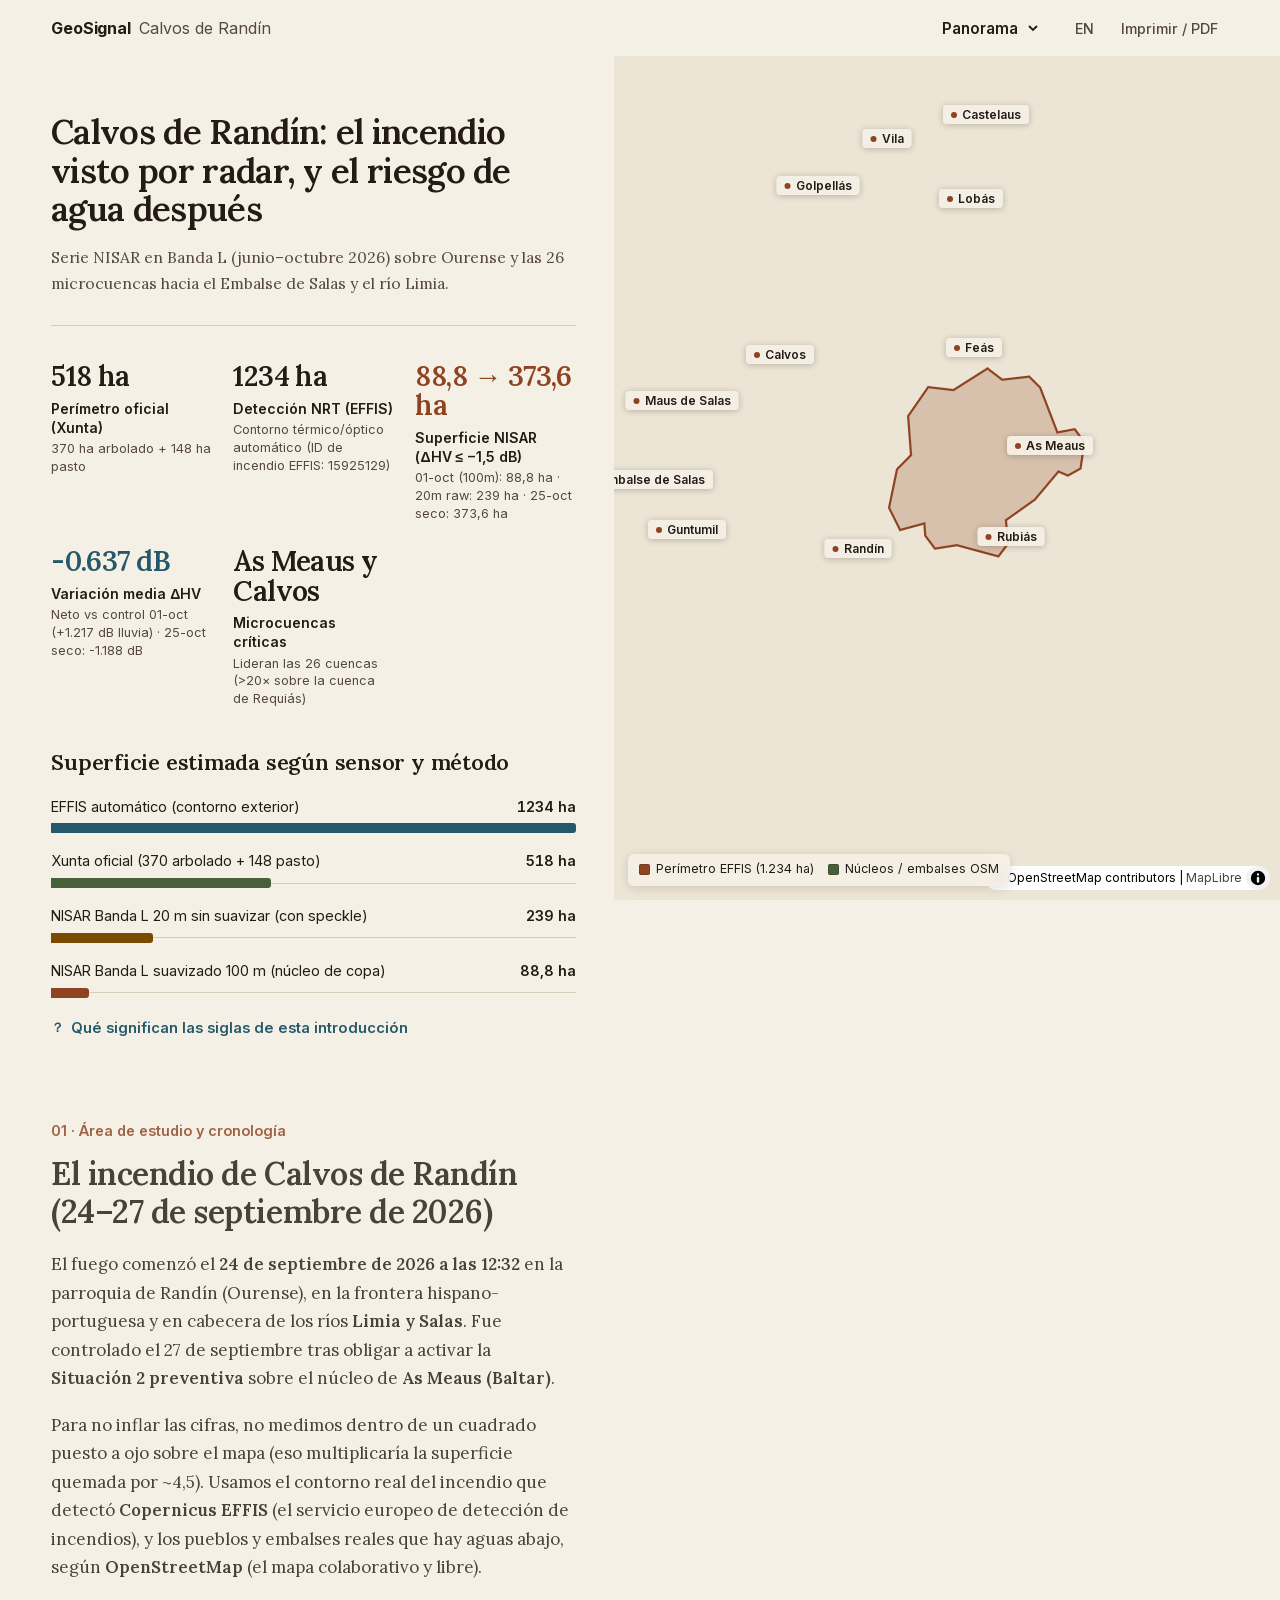
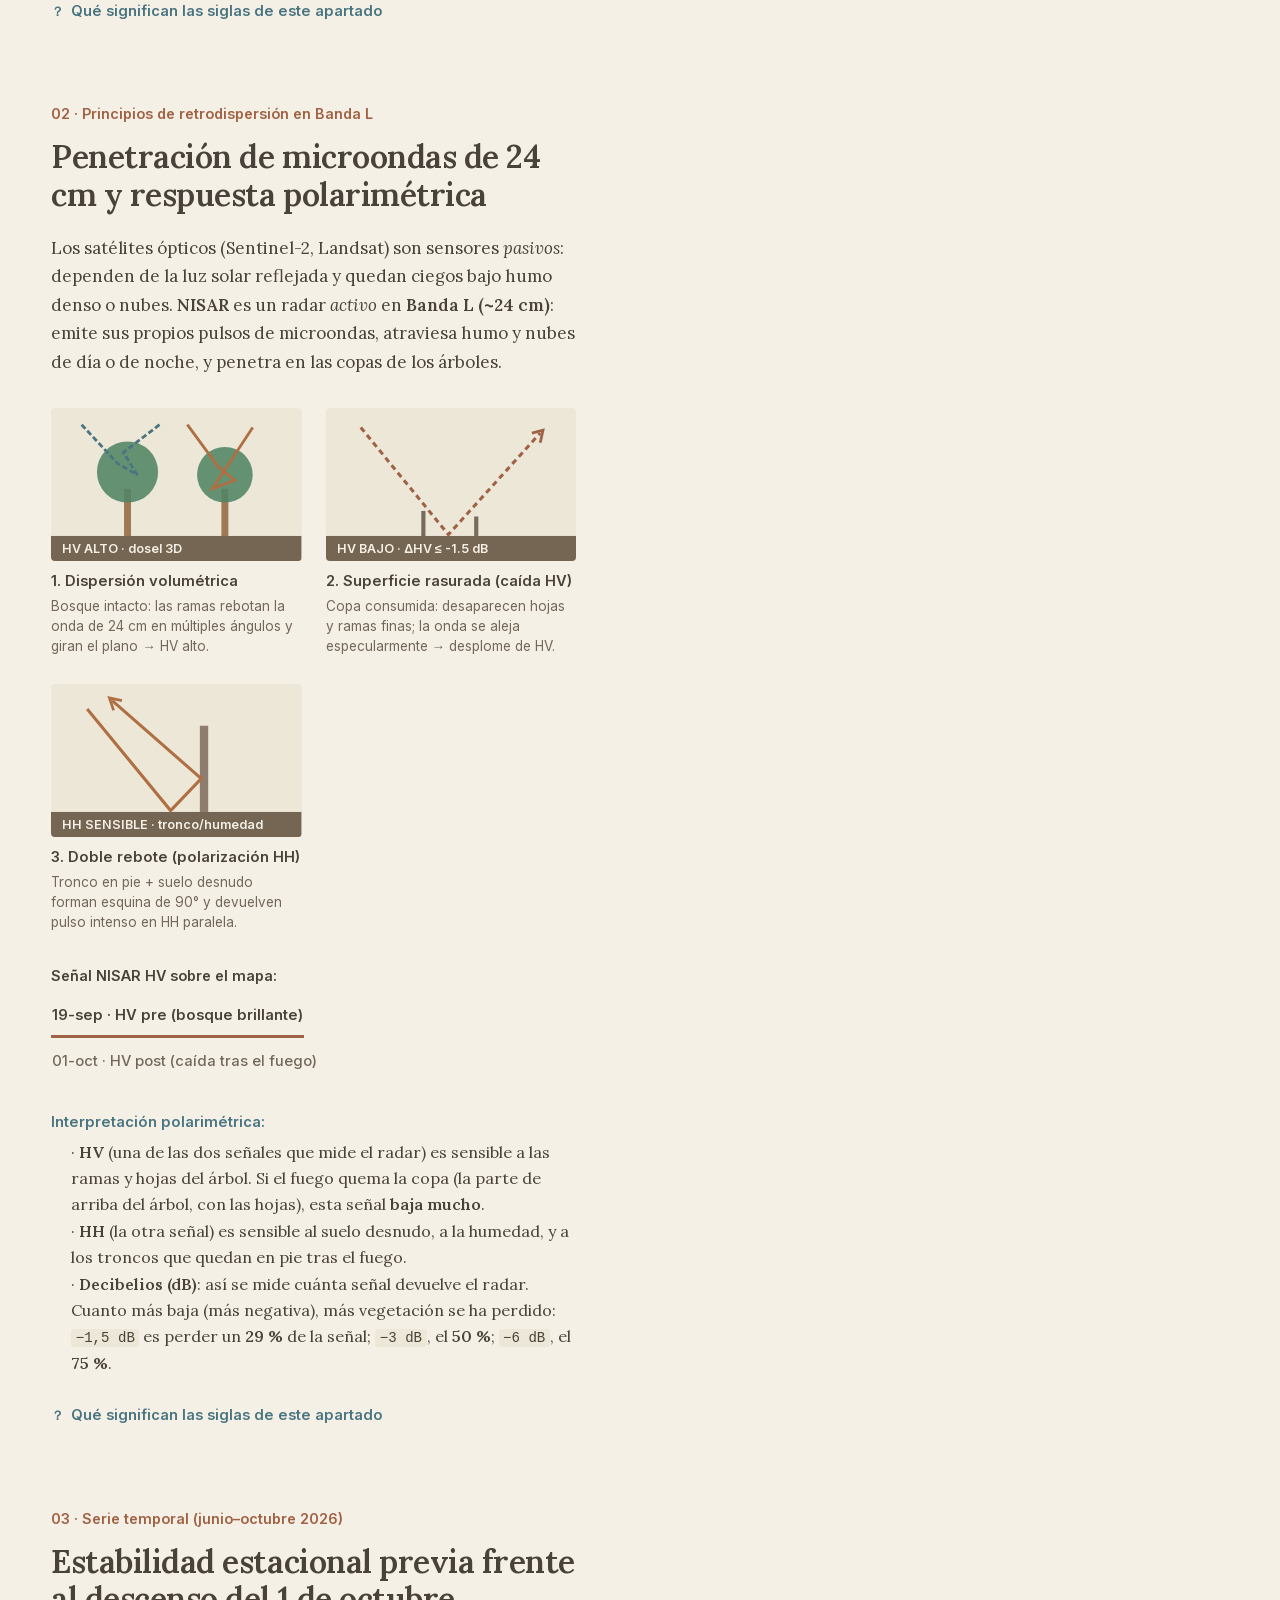
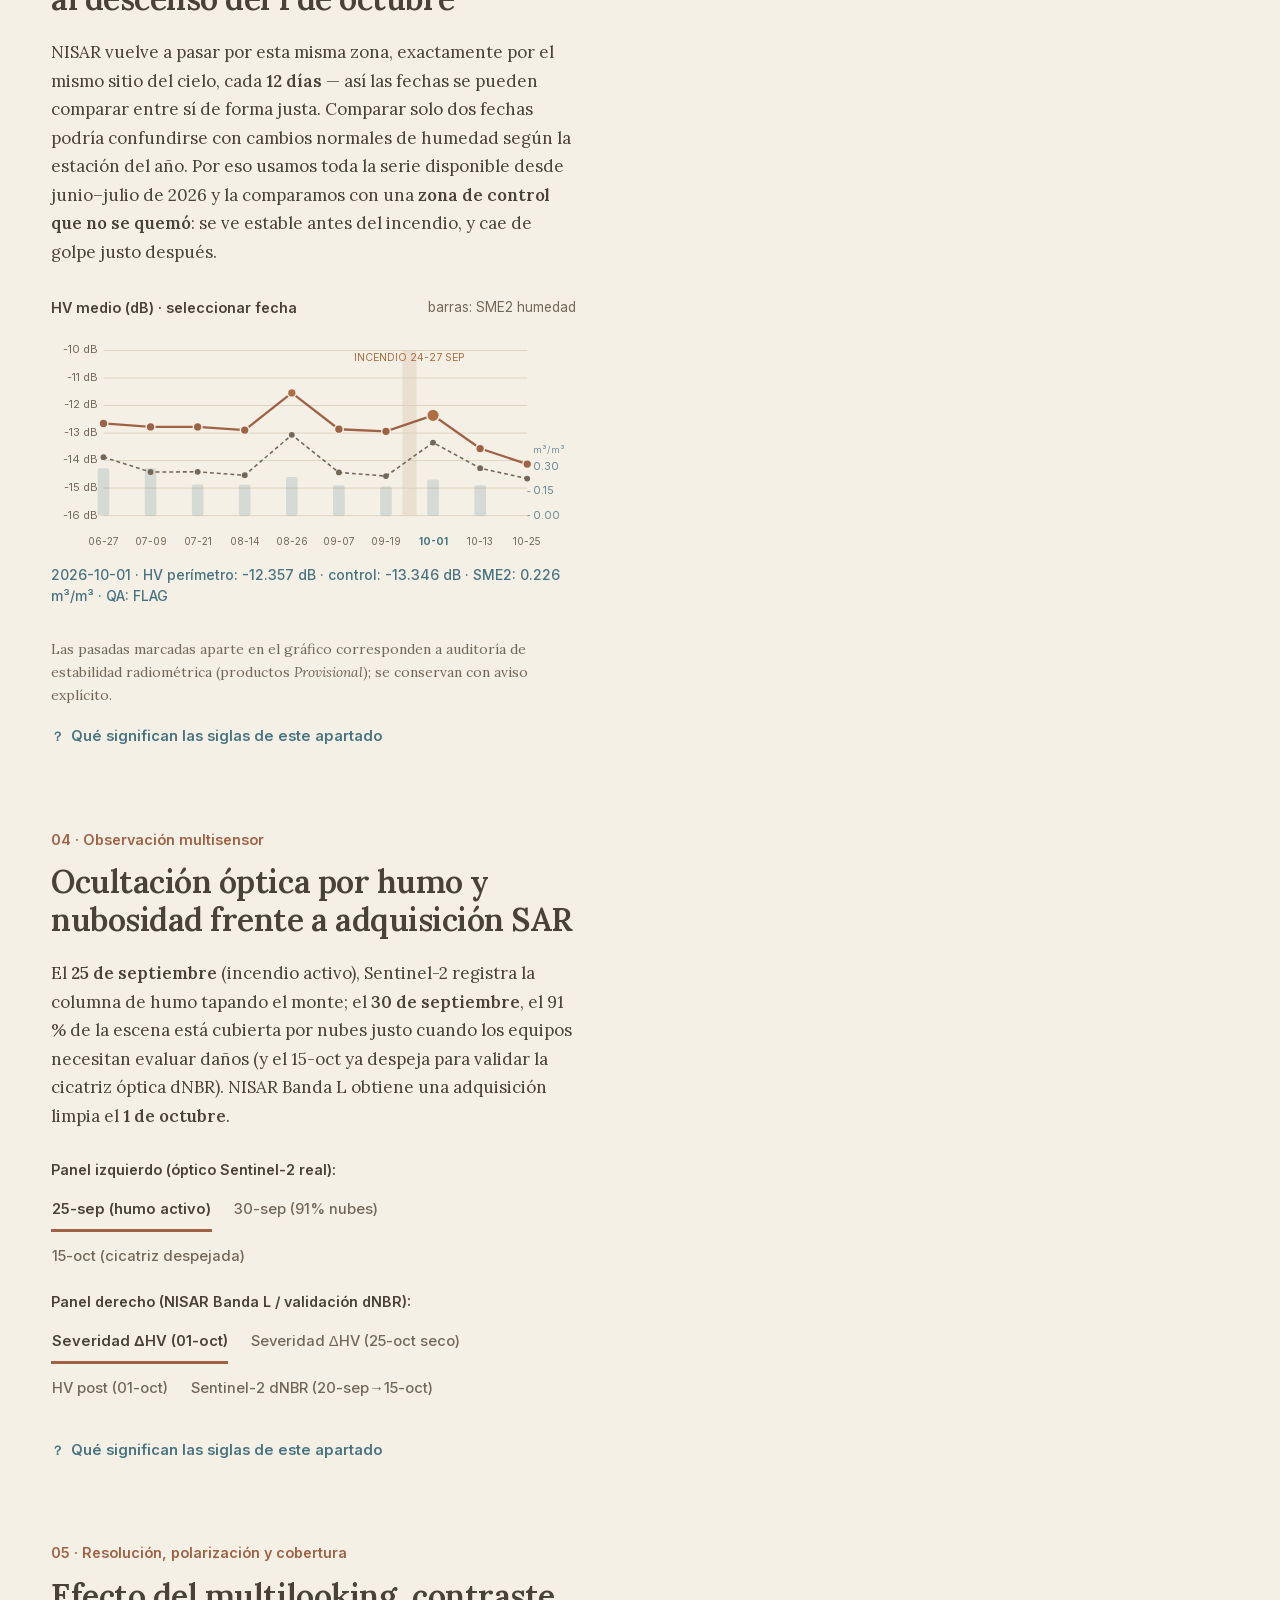
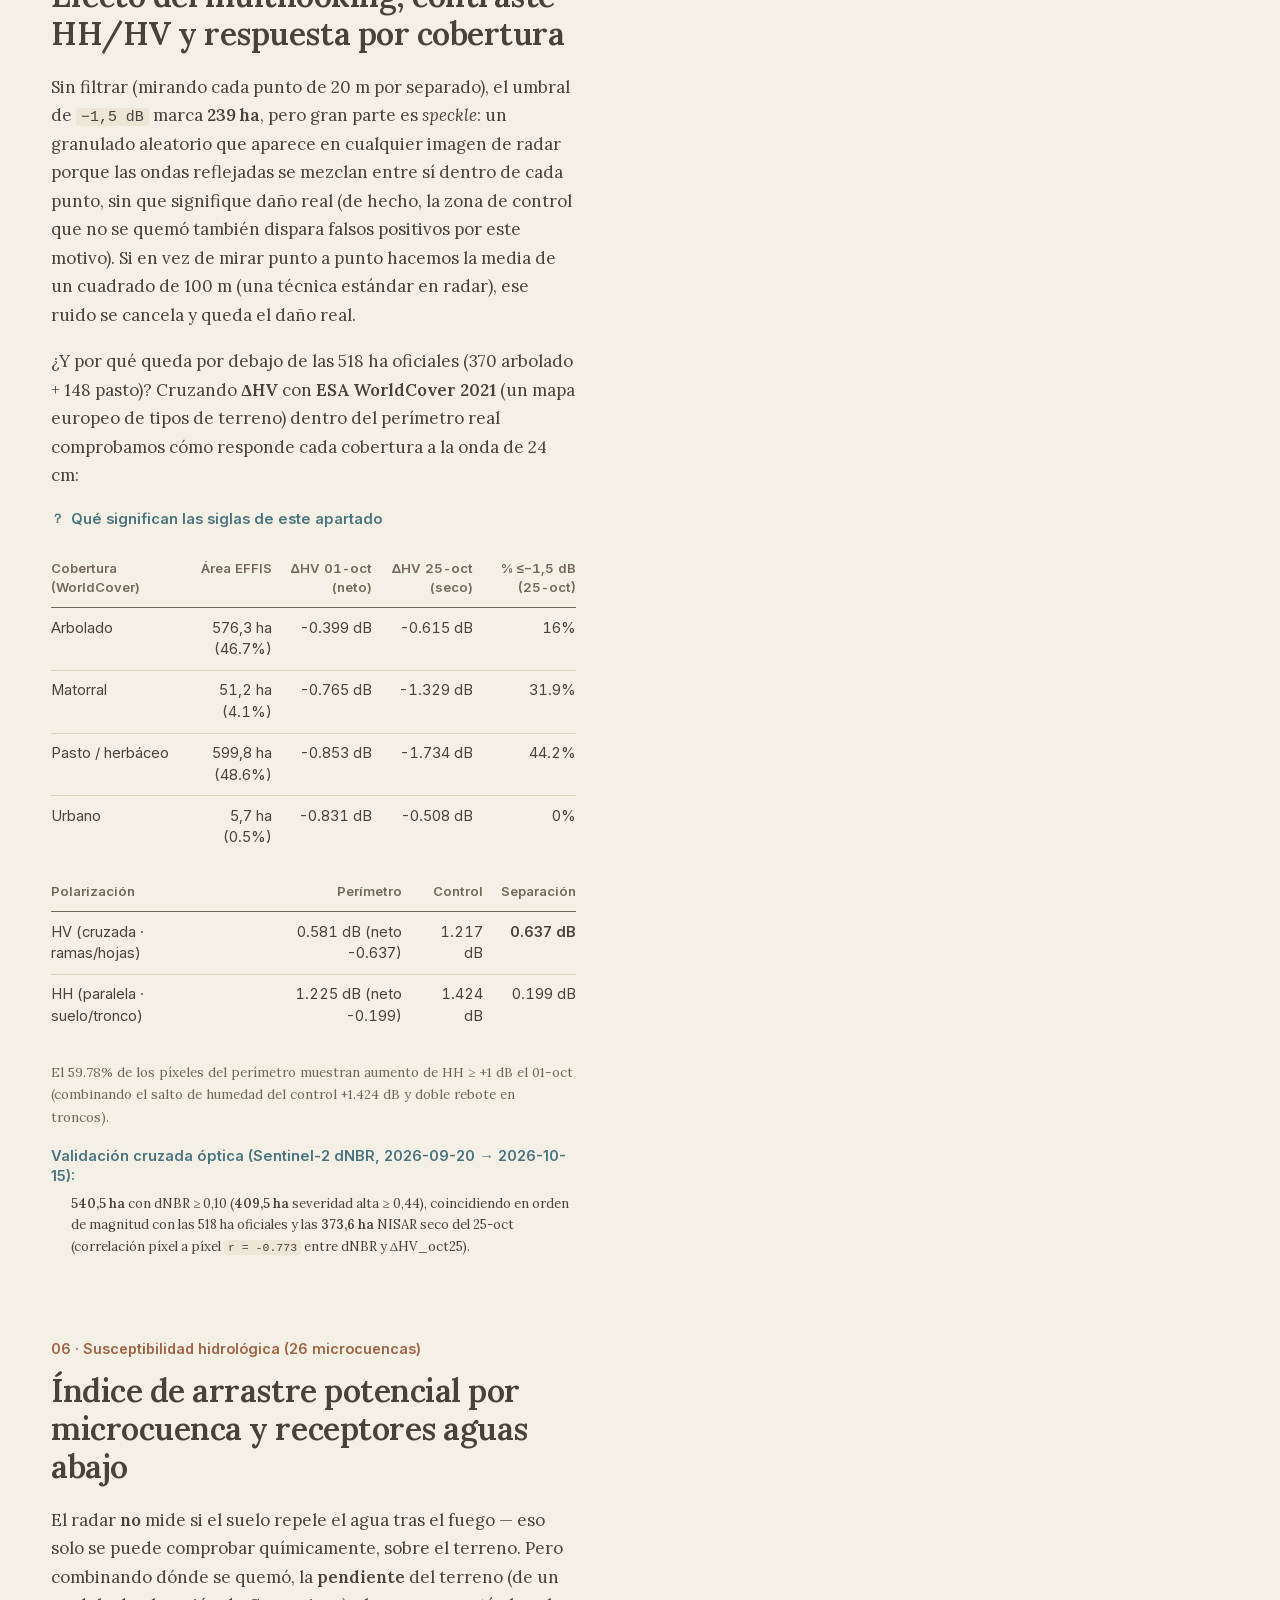
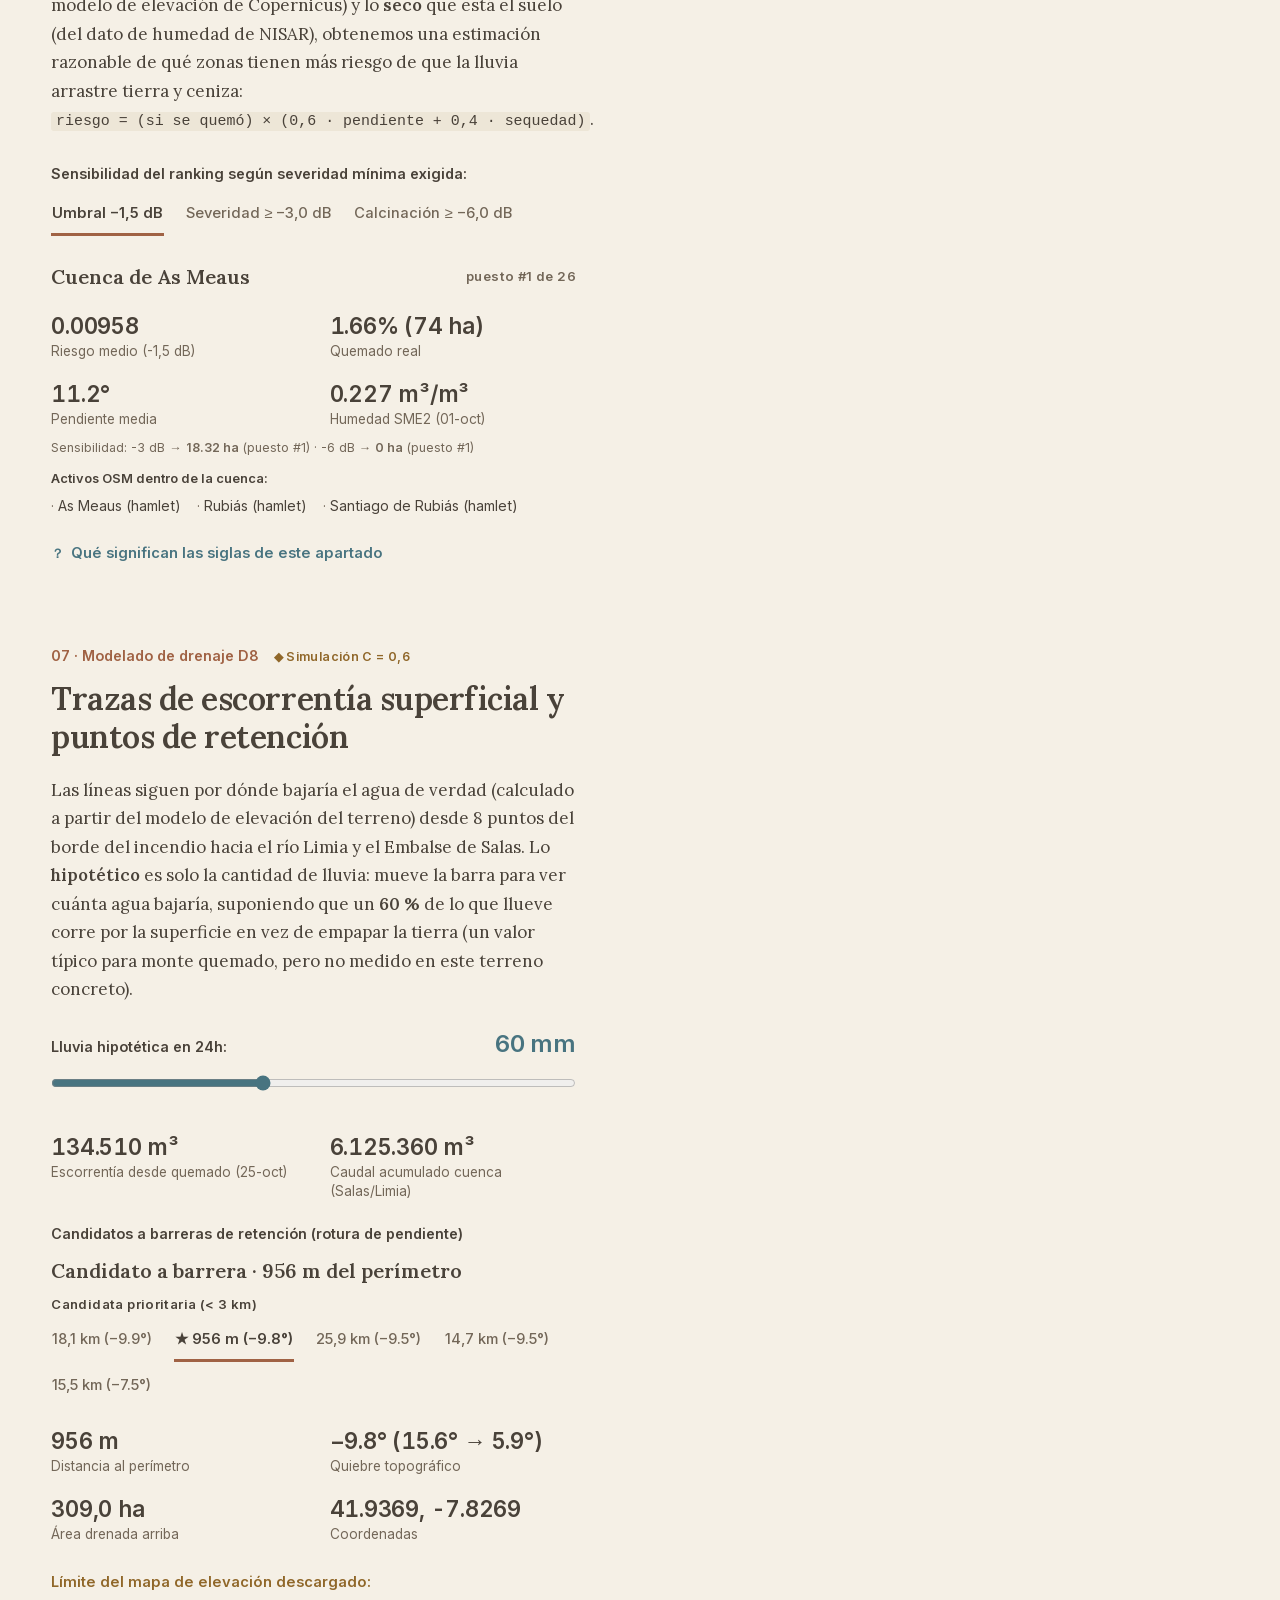
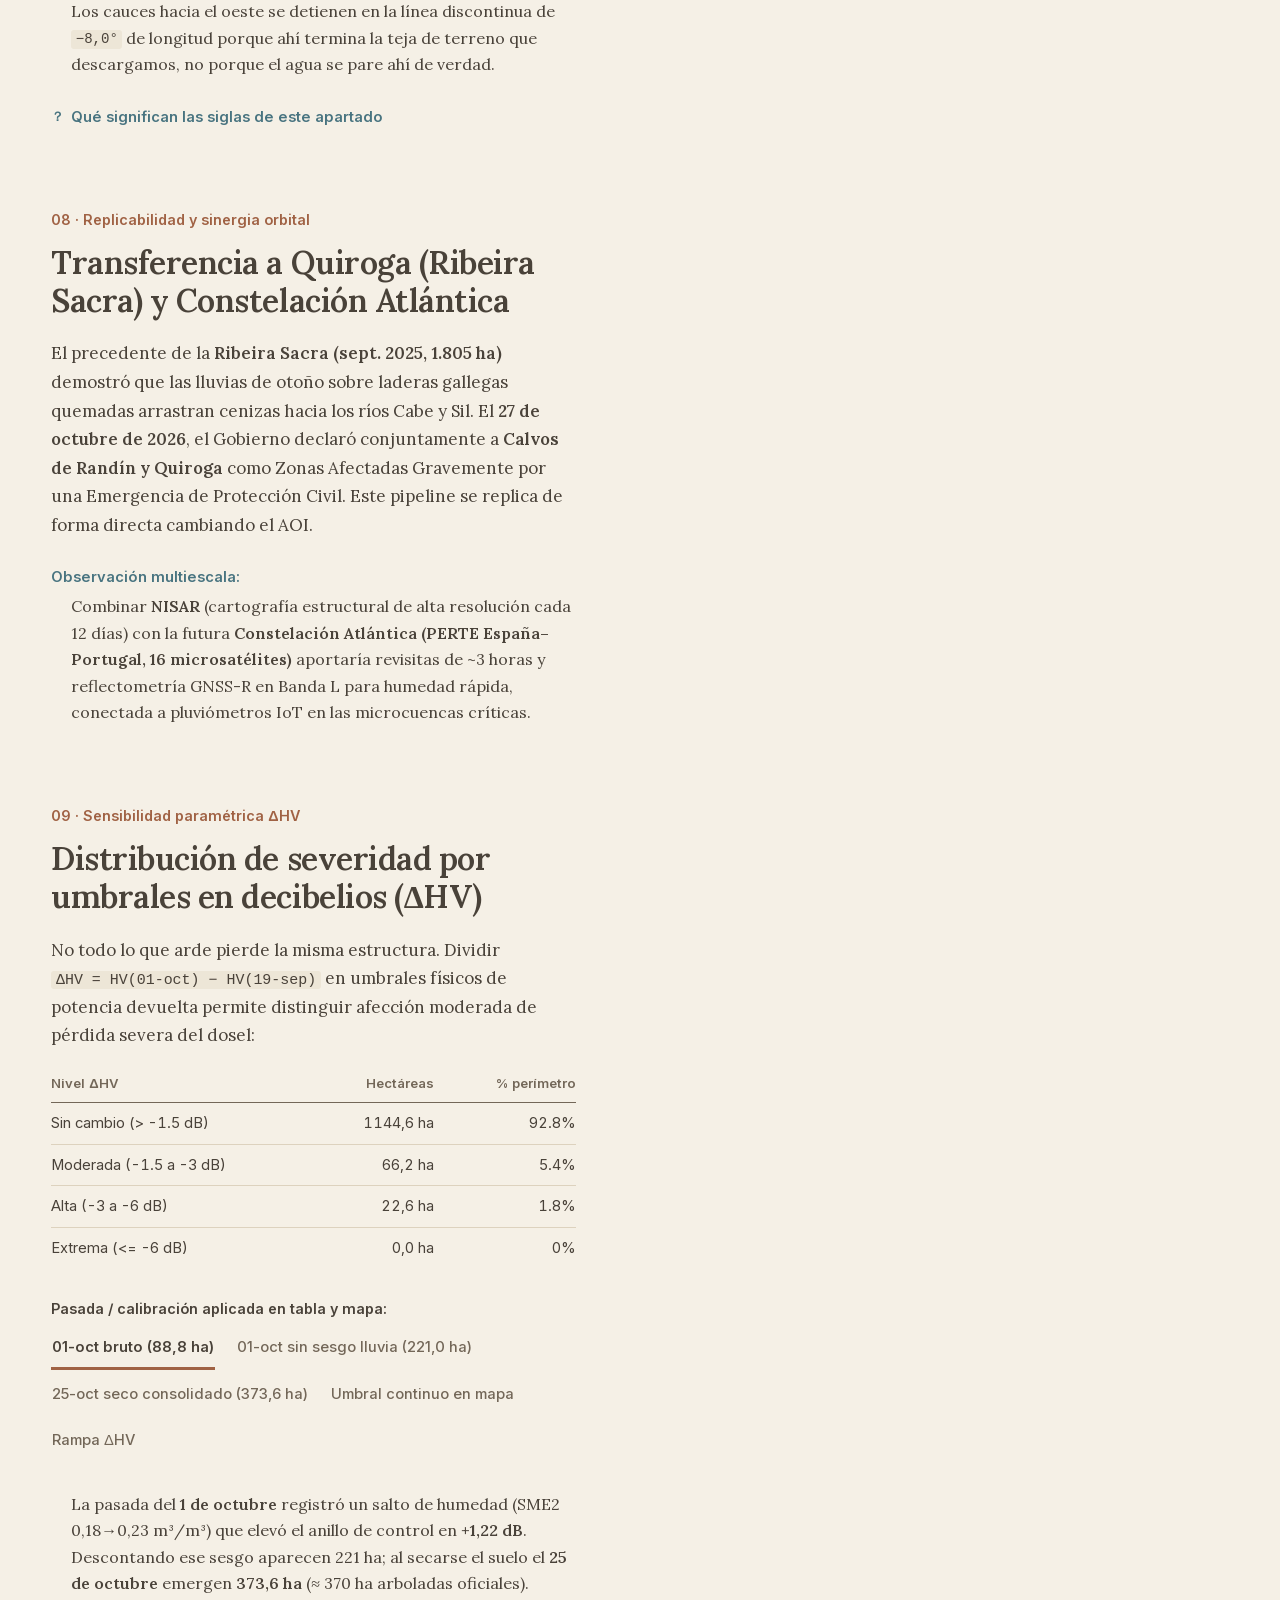
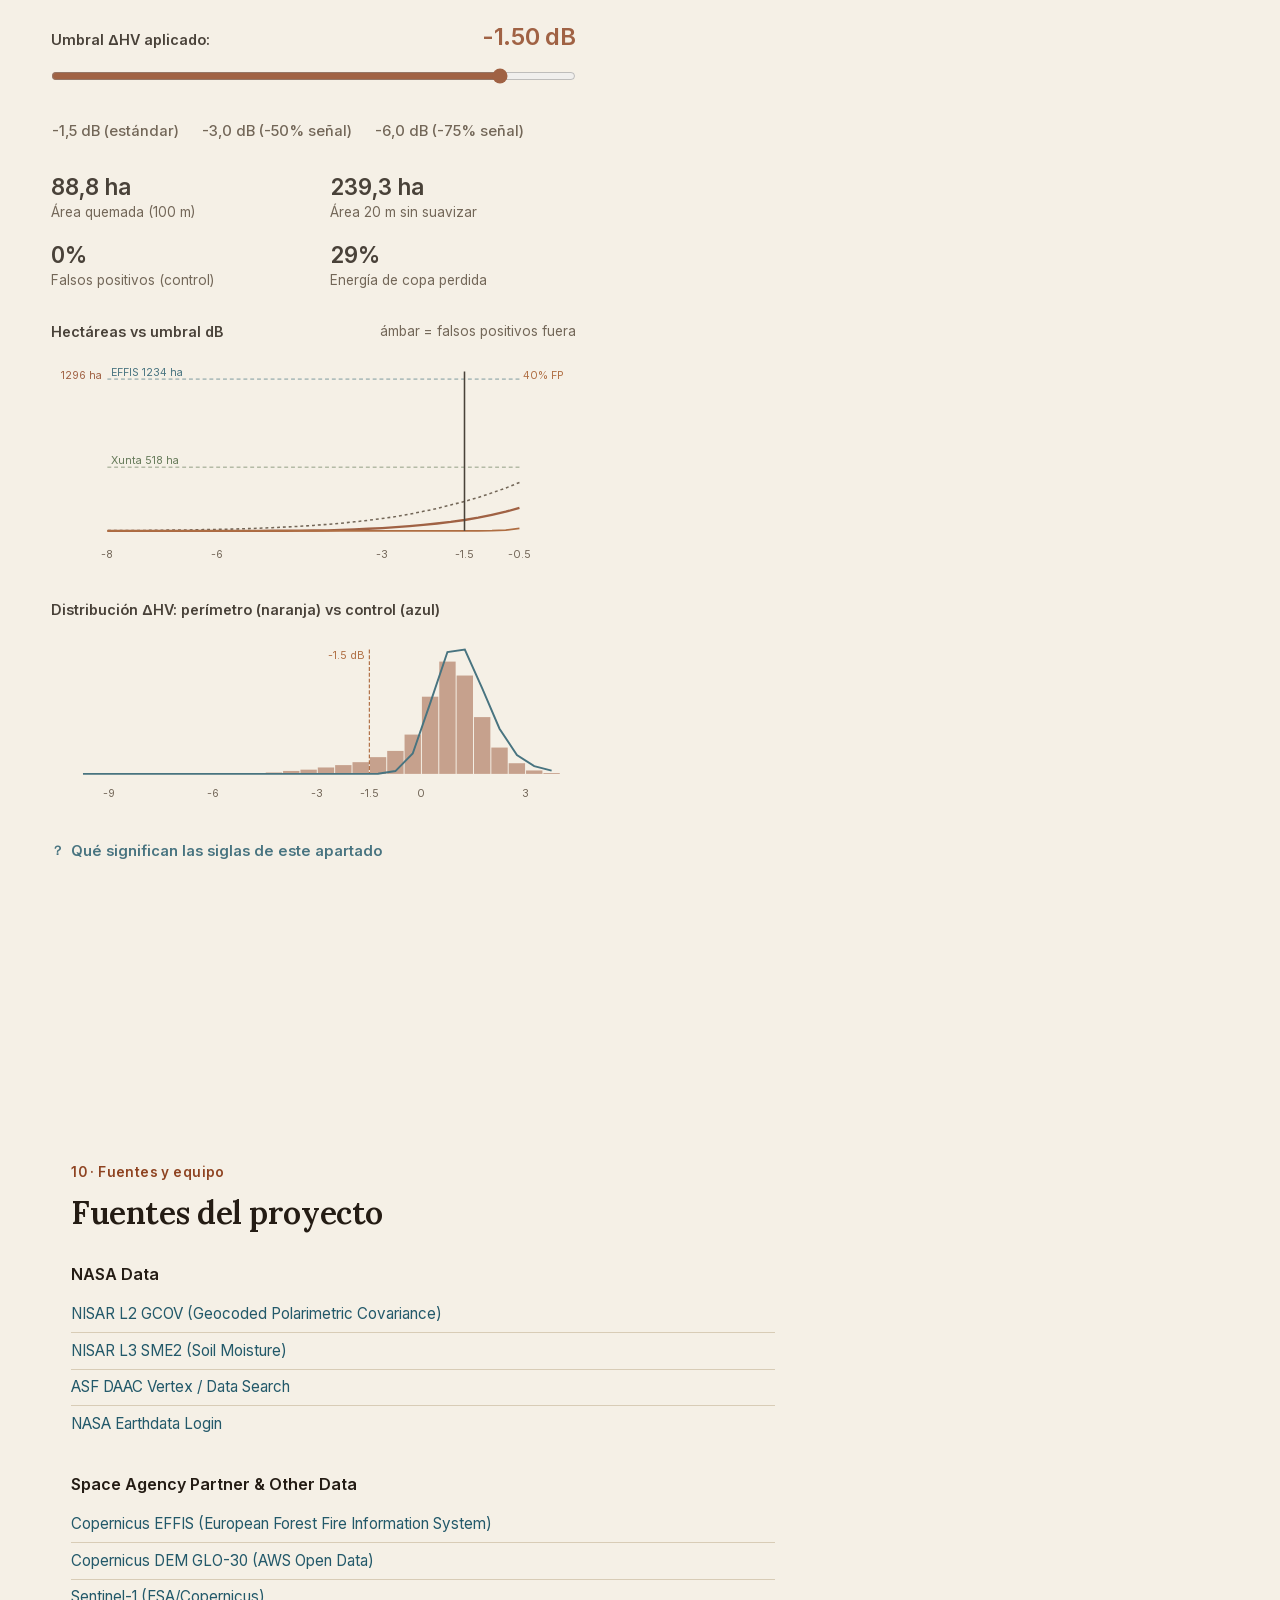
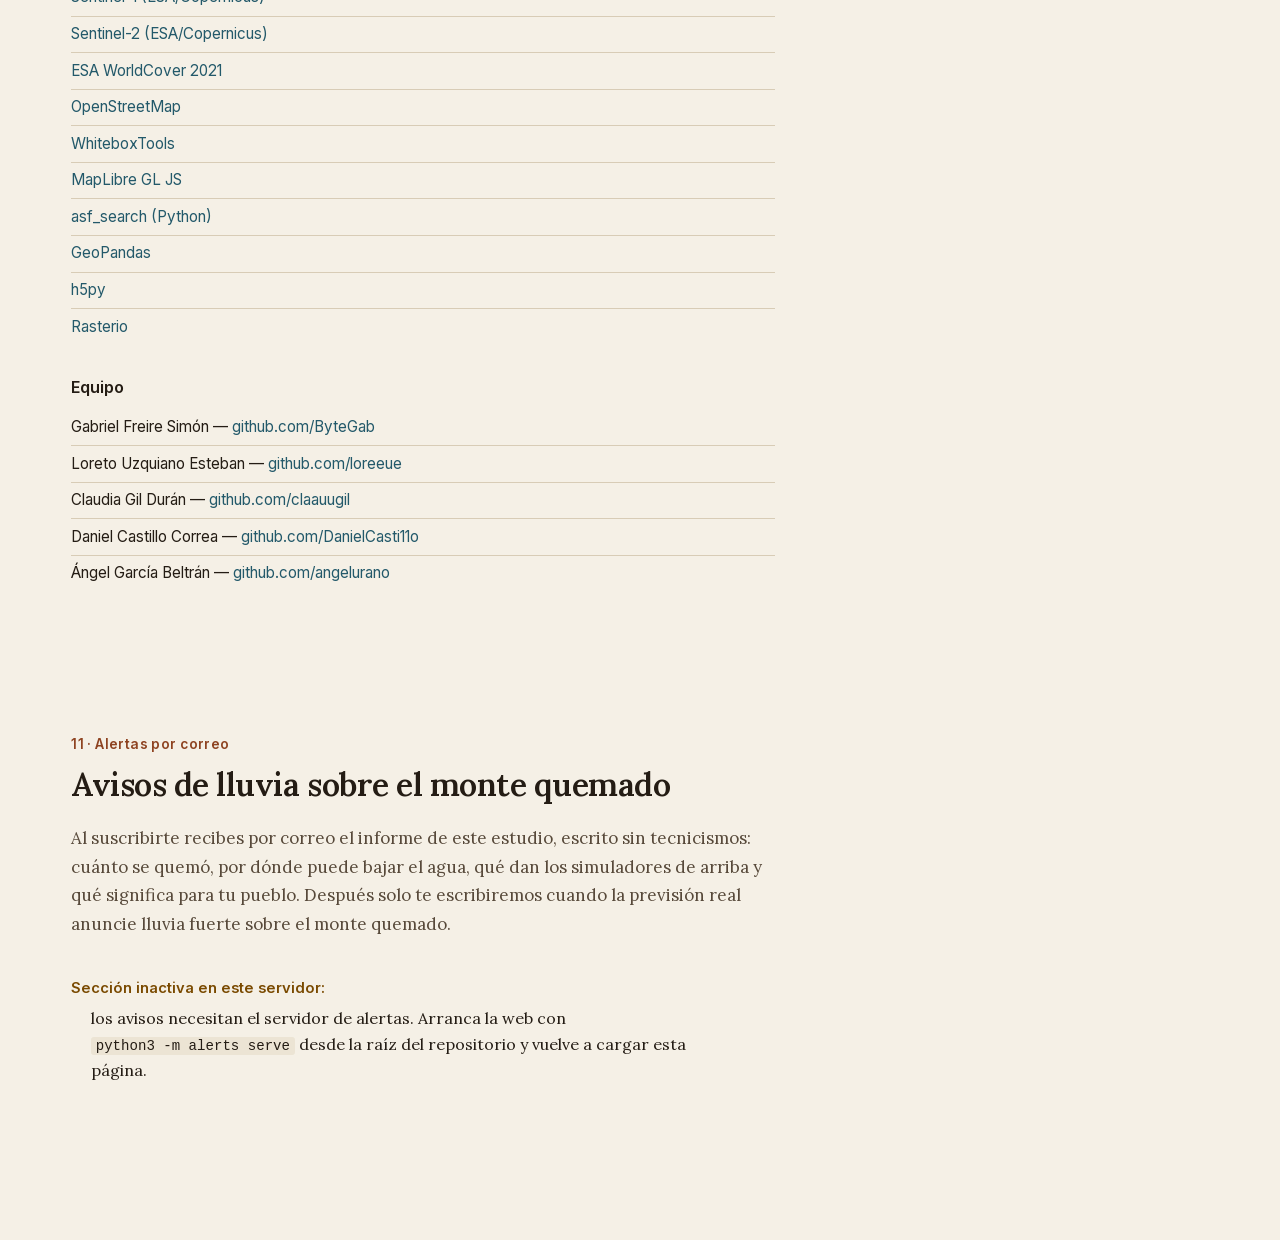
==== commit 781c4a58: "Update" ====
--- a/web/index.html
+++ b/web/index.html
@@ -32,7 +32,7 @@
       <a class="toc-pill" data-step="8" href="#cap-8">7. Drenaje D8</a>
       <a class="toc-pill" data-step="9" href="#cap-9">8. Replicabilidad</a>
       <a class="toc-pill" data-step="5" href="#cap-5">9. Umbrales ΔHV</a>
-      <a class="toc-pill" data-step="10" href="#cap-10">10. Auditoría QA</a>
+      <a class="toc-pill" data-step="10" href="#cap-10">10. Fuentes y equipo</a>
       <a class="toc-pill" data-step="11" href="#cap-11">11. Alertas</a>
       </div>
     </nav>
@@ -49,7 +49,7 @@
       <!-- PANORAMA INICIAL -->
       <section class="summary-step step-card is-active" data-step="summary" id="panorama">
         <header class="report-intro">
-          <h1 id="hero-title" data-i18n="heroTitle">Calvos de Randín: severidad SAR en Banda L y susceptibilidad hidrológica</h1>
+          <h1 id="hero-title" data-i18n="heroTitle">Calvos de Randín: el incendio visto por radar, y el riesgo de agua después</h1>
           <p class="hero-lead" id="hero-lead" data-i18n="heroLead">
             Serie NISAR en Banda L (junio–octubre 2026) sobre Ourense y las 26 microcuencas hacia el Embalse de Salas y el río Limia.
           </p>
@@ -64,7 +64,7 @@
           <div class="kpi-card">
             <div class="k" data-i18n="kpi2K">Detección NRT (EFFIS)</div>
             <div class="v" id="kpi-effis">—</div>
-            <div class="s" data-i18n="kpi2S">Contorno térmico/óptico automático (fire_id 15925129)</div>
+            <div class="s" data-i18n="kpi2S">Contorno térmico/óptico automático (ID de incendio EFFIS: 15925129)</div>
           </div>
           <div class="kpi-card">
             <div class="k" data-i18n="kpi3K">Superficie NISAR (ΔHV ≤ −1,5 dB)</div>
@@ -107,6 +107,16 @@
           </div>
         </div>
       </section>
+
+      <details class="glossary intro-glossary">
+        <summary>Qué significan las siglas de esta introducción</summary>
+        <dl data-i18n-html="heroGloss">
+          <dt>ha (hectárea)</dt><dd>Unidad de superficie. 1 ha = 100 × 100 m, como un campo de fútbol y medio.</dd>
+          <dt>dB (decibelio)</dt><dd>Mide cuánta señal de radar vuelve al satélite. Cuanto más bajo (más negativo), menos vegetación queda.</dd>
+          <dt>NRT (near real time)</dt><dd>Detección automática por satélite, a los pocos días del incendio — antes de que nadie lo mida sobre el terreno.</dd>
+          <dt>EFFIS</dt><dd>Servicio europeo (Copernicus) que detecta incendios por satélite en toda la UE.</dd>
+        </dl>
+      </details>
 
       <article class="step-card" data-step="1" id="cap-1">
         <div class="step-num"><span data-i18n="c1Num">01 · Área de estudio y cronología</span></div>
@@ -118,10 +128,19 @@
           <strong>As Meaus (Baltar)</strong>.
         </p>
         <p data-i18n-html="c1P2">
-          En lugar de recortar estadísticas con un rectángulo arbitrario (que sobreestima la superficie ~4,5×),
-          usamos el polígono NRT real de <strong>Copernicus EFFIS</strong> y los núcleos y embalses reales de OpenStreetMap
-          aguas abajo.
-        </p>
+          Para no inflar las cifras, no medimos dentro de un cuadrado puesto a ojo sobre el mapa (eso multiplicaría
+          la superficie quemada por ~4,5). Usamos el contorno real del incendio que detectó <strong>Copernicus EFFIS</strong>
+          (el servicio europeo de detección de incendios), y los pueblos y embalses reales que hay aguas abajo, según
+          <strong>OpenStreetMap</strong> (el mapa colaborativo y libre).
+        </p>
+        <details class="glossary">
+          <summary>Qué significan las siglas de este apartado</summary>
+          <dl data-i18n-html="c1Gloss">
+            <dt>ha (hectárea)</dt><dd>Unidad de superficie. 1 ha = 100 × 100 m.</dd>
+            <dt>EFFIS</dt><dd>Servicio europeo de detección automática de incendios por satélite.</dd>
+            <dt>OpenStreetMap</dt><dd>Mapa del mundo hecho por voluntarios, de uso libre; de ahí sacamos los pueblos y embalses reales.</dd>
+          </dl>
+        </details>
       </article>
 
       <article class="step-card" data-step="2" id="cap-2">
@@ -142,20 +161,33 @@
         </div>
         <div class="human-tip" data-i18n-html="c2Tip">
           <strong>Interpretación polarimétrica:</strong><br/>
-          · <strong>HV (polarización cruzada)</strong> = sensible al volumen 3D del dosel (ramas y hojas). Si el fuego consume la copa, <strong>HV se atenúa</strong>.<br/>
-          · <strong>HH (polarización paralela)</strong> = sensible al suelo desnudo, humedad superficial y <em>doble rebote</em> en troncos en pie.<br/>
-          · <strong>Decibelios (dB)</strong>: <code>−1,5 dB</code> equivale a perder <strong>29 %</strong> de la potencia devuelta; <code>−3 dB</code>, el <strong>50 %</strong>; <code>−6 dB</code>, el <strong>75 %</strong>.
-        </div>
+          · <strong>HV</strong> (una de las dos señales que mide el radar) es sensible a las ramas y hojas del árbol.
+          Si el fuego quema la copa (la parte de arriba del árbol, con las hojas), esta señal <strong>baja mucho</strong>.<br/>
+          · <strong>HH</strong> (la otra señal) es sensible al suelo desnudo, a la humedad, y a los troncos que quedan
+          en pie tras el fuego.<br/>
+          · <strong>Decibelios (dB)</strong>: así se mide cuánta señal devuelve el radar. Cuanto más baja (más negativa),
+          más vegetación se ha perdido: <code>−1,5 dB</code> es perder un <strong>29 %</strong> de la señal; <code>−3 dB</code>,
+          el <strong>50 %</strong>; <code>−6 dB</code>, el <strong>75 %</strong>.
+        </div>
+        <details class="glossary">
+          <summary>Qué significan las siglas de este apartado</summary>
+          <dl data-i18n-html="c2Gloss">
+            <dt>Banda L</dt><dd>Un tipo de onda de radar de unos 24 cm. Cuanto más larga la onda, mejor atraviesa el humo, las nubes y las hojas.</dd>
+            <dt>HV / HH</dt><dd>Las dos formas en que el radar envía y recibe su señal. Cada una reacciona distinto según lo que haya debajo: HV a ramas y hojas, HH al suelo y los troncos.</dd>
+            <dt>dB (decibelio)</dt><dd>Mide cuánta señal de radar vuelve al satélite. Cuanto más baja (más negativa), más vegetación se ha perdido.</dd>
+          </dl>
+        </details>
       </article>
 
       <article class="step-card" data-step="3" id="cap-3">
         <div class="step-num"><span data-i18n="c3Num">03 · Serie temporal (junio–octubre 2026)</span></div>
         <h2 data-i18n="c3Title">Estabilidad estacional previa frente al descenso del 1 de octubre</h2>
         <p data-i18n-html="c3P1">
-          NISAR cartografía este corredor (<strong>Track 15 / Frame 23 ascendente</strong>) cada <strong>12 días</strong>.
-          Comparar solo dos fechas podría confundirse con cambios estacionales de humedad. Al analizar toda la serie
-          disponible desde junio–julio de 2026 frente a una <strong>zona de control exterior no quemada</strong>, la
-          estabilidad previa contrasta con el escalón abrupto tras el incendio.
+          NISAR vuelve a pasar por esta misma zona, exactamente por el mismo sitio del cielo, cada <strong>12 días</strong>
+          — así las fechas se pueden comparar entre sí de forma justa. Comparar solo dos fechas podría confundirse con
+          cambios normales de humedad según la estación del año. Por eso usamos toda la serie disponible desde junio–julio
+          de 2026 y la comparamos con una <strong>zona de control que no se quemó</strong>: se ve estable antes del incendio,
+          y cae de golpe justo después.
         </p>
         <div class="chart-box">
           <div class="chart-title"><span data-i18n="c3ChartL">HV medio (dB) · seleccionar fecha</span><span data-i18n="c3ChartR">barras: SME2 humedad</span></div>
@@ -163,8 +195,16 @@
           <div id="ts-selected-readout" aria-live="polite" style="font-family:var(--mono);font-size:0.75rem;color:var(--cyan);margin-top:0.4rem"></div>
         </div>
         <p style="font-size:0.86rem;color:var(--text-muted)" data-i18n-html="c3Note">
-          Los puntos amarillos marcan pasadas señaladas en auditoría de estabilidad radiométrica (productos <em>Provisional</em>); se conservan con aviso explícito.
-        </p>
+          Las pasadas marcadas aparte en el gráfico corresponden a auditoría de estabilidad radiométrica (productos <em>Provisional</em>); se conservan con aviso explícito.
+        </p>
+        <details class="glossary">
+          <summary>Qué significan las siglas de este apartado</summary>
+          <dl data-i18n-html="c3Gloss">
+            <dt>dB (decibelio)</dt><dd>Mide cuánta señal de radar vuelve al satélite. Cuanto más baja, más vegetación se ha perdido.</dd>
+            <dt>SME2</dt><dd>El dato de humedad del suelo de NISAR (de su nombre en inglés, Soil Moisture).</dd>
+            <dt>Provisional</dt><dd>NISAR es una misión muy nueva; sus datos aún no tienen la calibración final y podrían ajustarse ligeramente más adelante.</dd>
+          </dl>
+        </details>
       </article>
 
       <article class="step-card" data-step="4" id="cap-4">
@@ -190,21 +230,38 @@
             <button class="pill-btn" type="button" data-rad-key="dnbr_s2.png" data-i18n="c4Rad4">Sentinel-2 dNBR (20-sep→15-oct)</button>
           </div>
         </div>
+        <details class="glossary">
+          <summary>Qué significan las siglas de este apartado</summary>
+          <dl data-i18n-html="c4Gloss">
+            <dt>dNBR</dt><dd>Un índice calculado con fotos normales de satélite (no radar) que mide cuánto cambió el verdor de la vegetación. Lo usamos para comprobar que el radar acierta.</dd>
+          </dl>
+        </details>
       </article>
 
       <article class="step-card" data-step="6" id="cap-6">
         <div class="step-num"><span data-i18n="c6Num">05 · Resolución, polarización y cobertura</span></div>
         <h2 data-i18n="c6Title">Efecto del multilooking, contraste HH/HV y respuesta por cobertura</h2>
         <p data-i18n-html="c6P1">
-          Sin filtro espacial (a 20 m), el umbral de <code>−1,5 dB</code> marca <strong>239 ha</strong>, pero gran parte es
-          <em>speckle</em> radar (la zona de control no quemada también dispara falsos positivos). Aplicando un suavizado
-          boxcar de 100 m (<em>multilooking</em> estándar), el ruido se colapsa y queda el núcleo real de daño en copa.
+          Sin filtrar (mirando cada punto de 20 m por separado), el umbral de <code>−1,5 dB</code> marca <strong>239 ha</strong>,
+          pero gran parte es <em>speckle</em>: un granulado aleatorio que aparece en cualquier imagen de radar porque las
+          ondas reflejadas se mezclan entre sí dentro de cada punto, sin que signifique daño real (de hecho, la zona de
+          control que no se quemó también dispara falsos positivos por este motivo). Si en vez de mirar punto a punto
+          hacemos la media de un cuadrado de 100 m (una técnica estándar en radar), ese ruido se cancela y queda el daño real.
         </p>
         <p data-i18n-html="c6P2">
           ¿Y por qué queda por debajo de las 518 ha oficiales (370 arbolado + 148 pasto)? Cruzando <strong>ΔHV</strong>
-          con <strong>ESA WorldCover 2021</strong> dentro del perímetro real comprobamos cómo responde cada cobertura a la
-          onda de 24 cm:
-        </p>
+          con <strong>ESA WorldCover 2021</strong> (un mapa europeo de tipos de terreno) dentro del perímetro real
+          comprobamos cómo responde cada cobertura a la onda de 24 cm:
+        </p>
+        <details class="glossary">
+          <summary>Qué significan las siglas de este apartado</summary>
+          <dl data-i18n-html="c6Gloss">
+            <dt>speckle</dt><dd>Granulado aleatorio propio de cualquier imagen de radar, no un fallo del satélite ni del terreno.</dd>
+            <dt>ha (hectárea)</dt><dd>Unidad de superficie. 1 ha = 100 × 100 m.</dd>
+            <dt>ΔHV (delta HV)</dt><dd>Cuánto ha cambiado la señal HV entre el antes y el después del incendio.</dd>
+            <dt>WorldCover</dt><dd>Mapa europeo (ESA) que clasifica cada punto del terreno: bosque, pasto, matorral, etc.</dd>
+          </dl>
+        </details>
 
         <table class="data-table">
           <thead>
@@ -227,10 +284,11 @@
         <div class="step-num"><span data-i18n="c7Num">06 · Susceptibilidad hidrológica (26 microcuencas)</span></div>
         <h2 data-i18n="c7Title">Índice de arrastre potencial por microcuenca y receptores aguas abajo</h2>
         <p data-i18n-html="c7P1">
-          El radar <strong>no</strong> detecta químicamente la hidrofobicidad del suelo. Pero al combinar la pérdida de
-          cubierta vegetal (<code>máscara ΔHV</code>), la <strong>pendiente</strong> (Copernicus DEM) y la
-          <strong>sequedad superficial</strong> (NISAR <code>SME2</code>), obtenemos un índice físico de susceptibilidad:
-          <code>riesgo = quemado × (0,6·pendiente + 0,4·sequedad)</code>.
+          El radar <strong>no</strong> mide si el suelo repele el agua tras el fuego — eso solo se puede comprobar
+          químicamente, sobre el terreno. Pero combinando dónde se quemó, la <strong>pendiente</strong> del terreno
+          (de un modelo de elevación de Copernicus) y lo <strong>seco</strong> que está el suelo (del dato de humedad
+          de NISAR), obtenemos una estimación razonable de qué zonas tienen más riesgo de que la lluvia arrastre tierra
+          y ceniza: <code>riesgo = (si se quemó) × (0,6 · pendiente + 0,4 · sequedad)</code>.
         </p>
         <div class="control-box">
           <div style="font-size:0.78rem;color:var(--text-muted);margin-bottom:0.35rem" data-i18n="c7SensLbl">Sensibilidad del ranking según severidad mínima exigida:</div>
@@ -241,15 +299,24 @@
           </div>
           <div class="basin-card" id="basin-inspector" aria-live="polite" data-i18n="c7Prompt">Haz clic en una cuenca del mapa…</div>
         </div>
+        <details class="glossary">
+          <summary>Qué significan las siglas de este apartado</summary>
+          <dl data-i18n-html="c7Gloss">
+            <dt>dB (decibelio)</dt><dd>Mide la caída de señal de radar; cuanto más baja, más severo el daño exigido para contar una zona como "quemada" en este cálculo.</dd>
+            <dt>Microcuenca</dt><dd>Una porción pequeña de terreno que recoge el agua de lluvia de sus laderas hacia un mismo arroyo.</dd>
+          </dl>
+        </details>
       </article>
 
       <article class="step-card" data-step="8" id="cap-8">
         <div class="step-num"><span data-i18n="c8Num">07 · Modelado de drenaje D8</span><span class="step-badge hyp" data-i18n="c8Badge">Simulación C = 0,6</span></div>
         <h2 data-i18n="c8Title">Trazas de escorrentía superficial y puntos de retención</h2>
         <p data-i18n-html="c8P1">
-          Las trazas siguen la dirección de flujo real (D8) calculada sobre el DEM desde 8 puntos del perímetro hacia la
-          red del Limia y el Embalse de Salas. Lo <strong>hipotético</strong> es la intensidad de lluvia: ajusta la barra
-          para estimar el volumen acumulado asumiendo un coeficiente de escorrentía <code>C = 0,6</code> (no medido in situ).
+          Las líneas siguen por dónde bajaría el agua de verdad (calculado a partir del modelo de elevación del terreno)
+          desde 8 puntos del borde del incendio hacia el río Limia y el Embalse de Salas. Lo <strong>hipotético</strong>
+          es solo la cantidad de lluvia: mueve la barra para ver cuánta agua bajaría, suponiendo que un <strong>60 %</strong>
+          de lo que llueve corre por la superficie en vez de empapar la tierra (un valor típico para monte quemado, pero
+          no medido en este terreno concreto).
         </p>
         <div class="control-box">
           <label for="rain-slider">
@@ -263,13 +330,22 @@
           </div>
           <div style="margin-top:1.35rem;font-size:0.88rem;font-weight:600" data-i18n="c8BarTitle">Candidatos a barreras de retención (rotura de pendiente)</div>
           <div class="basin-card" id="barrier-inspector" style="margin-top:0.45rem;font-size:0.86rem;color:var(--text-muted)" data-i18n="c8BarPrompt">
-            Haz clic en un marcador ámbar o gris del mapa para inspeccionar el punto geomorfológico de depósito…
+            Haz clic en un marcador ámbar o gris del mapa para ver ese punto del terreno donde convendría frenar el agua…
           </div>
         </div>
         <div class="callout-warn" data-i18n-html="c8Warn">
-          <strong>Límite del DEM descargado:</strong> los cauces hacia el oeste se detienen en la línea discontinua de
-          <code>−8,0°</code> de longitud porque ahí termina la teja GLO-30 descargada, no porque el agua se pare ahí.
-        </div>
+          <strong>Límite del mapa de elevación descargado:</strong> Los cauces hacia el oeste se detienen en la línea
+          discontinua de <code>−8,0°</code> de longitud porque ahí termina la teja de terreno que descargamos, no porque
+          el agua se pare ahí de verdad.
+        </div>
+        <details class="glossary">
+          <summary>Qué significan las siglas de este apartado</summary>
+          <dl data-i18n-html="c8Gloss">
+            <dt>mm (de lluvia)</dt><dd>Litros de agua por cada metro cuadrado. 20 mm = 20 litros por m².</dd>
+            <dt>m³ (metro cúbico)</dt><dd>Unidad de volumen de agua. 1 m³ = 1.000 litros.</dd>
+            <dt>DEM</dt><dd>Un mapa donde cada punto tiene su altura; con eso se calcula por dónde bajaría el agua.</dd>
+          </dl>
+        </details>
       </article>
 
       <article class="step-card" data-step="9" id="cap-9">
@@ -339,9 +415,17 @@
           <div id="chart-threshold"></div>
         </div>
         <div class="chart-box">
-          <div class="chart-title"><span data-i18n="c5Ch2">Distribución ΔHV: perímetro (terracota) vs control (cian)</span></div>
+          <div class="chart-title"><span data-i18n="c5Ch2">Distribución ΔHV: perímetro (naranja) vs control (azul)</span></div>
           <div id="chart-histogram"></div>
         </div>
+        <details class="glossary">
+          <summary>Qué significan las siglas de este apartado</summary>
+          <dl data-i18n-html="c5Gloss">
+            <dt>dB (decibelio)</dt><dd>Mide la caída de señal de radar. Cuanto más baja (más negativa), más daño.</dd>
+            <dt>ΔHV (delta HV)</dt><dd>La diferencia entre la señal HV de antes y de después del incendio.</dd>
+            <dt>ha (hectárea)</dt><dd>Unidad de superficie. 1 ha = 100 × 100 m.</dd>
+          </dl>
+        </details>
       </article>
 
     </main>
@@ -368,28 +452,41 @@
 
   <!-- CAPÍTULO 10: METODOLOGÍA, AUDITORÍA QA Y LÍMITES -->
   <section class="report-footer" id="cap-10">
-    <div class="eyebrow" data-i18n="c10Num">10 · Registro radiométrico y limitaciones</div>
-    <h2 data-i18n="c10Title">Auditoría de pasadas NISAR, fuentes y restricciones del modelo</h2>
-    <p style="color:var(--text-muted);max-width:80ch" data-i18n-html="c10P1">
-      Todos los cálculos se ejecutan en Python offline sobre datos abiertos de NASA/ISRO (NISAR <em>Provisional</em> GCOV y SME2,
-      Track 15 / Frame 23), Copernicus (DEM GLO-30 y EFFIS NRT), ESA WorldCover 2021 y OpenStreetMap.
-    </p>
-
-    <table class="data-table">
-      <thead>
-        <tr><th scope="col" data-i18n="c10Th1">Fecha pasada</th><th scope="col" class="num" data-i18n="c10Th2">Cobertura perímetro</th><th scope="col" class="num" data-i18n="c10Th3">HV control medio</th><th scope="col" class="num" data-i18n="c10Th4">Desviación vs mediana</th><th scope="col" data-i18n="c10Th5">Estado QA</th></tr>
-      </thead>
-      <tbody id="qa-tbody"></tbody>
-    </table>
-
-    <div class="callout-warn" data-i18n-html="c10Warn">
-      <strong>Limitaciones explícitas:</strong>
-      (1) El radar no mide hidrofobicidad química ni granulometría del suelo;
-      (2) la lluvia previa a la pasada puede elevar la retrodispersión y enmascarar pérdidas leves de copa;
-      (3) la cobertura ESA WorldCover corresponde a 2021;
-      (4) la simulación de lluvia usa C = 0,6 asumido y se trunca en −8,0° W;
-      (5) las pasadas NISAR son productos en fase <em>Provisional</em>.
-    </div>
+    <div class="eyebrow" data-i18n="c10Num">10 · Fuentes y equipo</div>
+    <h2 data-i18n="c10Title">Fuentes del proyecto</h2>
+
+    <h3 data-i18n="c10NasaH">NASA Data</h3>
+    <ul class="source-list">
+      <li><a href="https://www.earthdata.nasa.gov/data/catalog/asf-nisar-l2-gcov-provisional-v1-1" target="_blank" rel="noopener">NISAR L2 GCOV (Geocoded Polarimetric Covariance)</a></li>
+      <li><a href="https://www.earthdata.nasa.gov/data/catalog/asf-nisar-l3-sme2-provisional-v1-1" target="_blank" rel="noopener">NISAR L3 SME2 (Soil Moisture)</a></li>
+      <li><a href="https://search.asf.alaska.edu/" target="_blank" rel="noopener">ASF DAAC Vertex / Data Search</a></li>
+      <li><a href="https://urs.earthdata.nasa.gov/" target="_blank" rel="noopener">NASA Earthdata Login</a></li>
+    </ul>
+
+    <h3 data-i18n="c10OtherH">Space Agency Partner &amp; Other Data</h3>
+    <ul class="source-list">
+      <li><a href="https://forest-fire.emergency.copernicus.eu/" target="_blank" rel="noopener">Copernicus EFFIS (European Forest Fire Information System)</a></li>
+      <li><a href="https://registry.opendata.aws/copernicus-dem/" target="_blank" rel="noopener">Copernicus DEM GLO-30 (AWS Open Data)</a></li>
+      <li><a href="https://sentiwiki.copernicus.eu/web/sentinel-1" target="_blank" rel="noopener">Sentinel-1 (ESA/Copernicus)</a></li>
+      <li><a href="https://sentiwiki.copernicus.eu/web/sentinel-2" target="_blank" rel="noopener">Sentinel-2 (ESA/Copernicus)</a></li>
+      <li><a href="https://esa-worldcover.org/en" target="_blank" rel="noopener">ESA WorldCover 2021</a></li>
+      <li><a href="https://www.openstreetmap.org/" target="_blank" rel="noopener">OpenStreetMap</a></li>
+      <li><a href="https://www.whiteboxgeo.com/" target="_blank" rel="noopener">WhiteboxTools</a></li>
+      <li><a href="https://maplibre.org/" target="_blank" rel="noopener">MapLibre GL JS</a></li>
+      <li><a href="https://github.com/asfadmin/Discovery-asf_search" target="_blank" rel="noopener">asf_search (Python)</a></li>
+      <li><a href="https://geopandas.org/" target="_blank" rel="noopener">GeoPandas</a></li>
+      <li><a href="https://www.h5py.org/" target="_blank" rel="noopener">h5py</a></li>
+      <li><a href="https://rasterio.readthedocs.io/" target="_blank" rel="noopener">Rasterio</a></li>
+    </ul>
+
+    <h3 data-i18n="c10TeamH">Equipo</h3>
+    <ul class="team-list">
+      <li>Gabriel Freire Simón — <a href="https://github.com/ByteGab" target="_blank" rel="noopener">github.com/ByteGab</a></li>
+      <li>Loreto Uzquiano Esteban — <a href="https://github.com/loreeue" target="_blank" rel="noopener">github.com/loreeue</a></li>
+      <li>Claudia Gil Durán — <a href="https://github.com/claauugil" target="_blank" rel="noopener">github.com/claauugil</a></li>
+      <li>Daniel Castillo Correa — <a href="https://github.com/DanielCasti11o" target="_blank" rel="noopener">github.com/DanielCasti11o</a></li>
+      <li>Ángel García Beltrán — <a href="https://github.com/angelurano" target="_blank" rel="noopener">github.com/angelurano</a></li>
+    </ul>
   </section>
 
   <!-- CAPÍTULO 11: ALERTAS POR CORREO (necesita `python3 -m alerts serve`) -->
--- a/web/story/story.css
+++ b/web/story/story.css
@@ -400,6 +400,32 @@
 .human-tip:not(.plain) > strong:first-child + br,
 .callout-warn:not(.plain) > strong:first-child + br { display: none; }
 
+/* Glosario plegable por apartado: qué significan las unidades/siglas de esa sección. */
+.glossary {
+  margin: 1.1rem 0 1.75rem;
+  font: 400 0.92rem/1.6 var(--sans);
+}
+.glossary summary {
+  cursor: pointer;
+  display: inline-flex;
+  align-items: center;
+  gap: 0.4rem;
+  color: var(--agua);
+  font-weight: 600;
+  list-style: none;
+}
+.glossary summary::-webkit-details-marker { display: none; }
+.glossary summary::before { content: "？"; font-size: 0.85em; }
+.glossary[open] summary::before { content: "﹘"; }
+.glossary dl {
+  margin: 0.6rem 0 0;
+  padding: 0.1rem 0 0 1rem;
+  border-left: 2px solid var(--linea);
+}
+.glossary dt { font-weight: 600; color: var(--tinta); font-family: var(--mono); font-size: 0.88em; }
+.glossary dd { margin: 0 0 0.6rem; color: var(--tinta-2); }
+.glossary dd:last-child { margin-bottom: 0; }
+
 /* --------------------------------------------------------------------------
    Mapa lateral fijo (sin recuadros flotantes redundantes)
    -------------------------------------------------------------------------- */
@@ -666,6 +692,26 @@
 .report-footer > p { max-width: var(--medida) !important; color: var(--tinta-2) !important; }
 .report-footer .data-table { max-width: 900px; }
 .report-footer .callout-warn { max-width: var(--medida); margin-top: 2.5rem; }
+
+.report-footer h3 {
+  margin: 2rem 0 0.75rem;
+  font: 600 1rem/1.3 var(--sans);
+  color: var(--tinta);
+}
+.source-list, .team-list {
+  margin: 0 0 1rem;
+  padding: 0;
+  list-style: none;
+  max-width: var(--medida);
+}
+.source-list li, .team-list li {
+  padding: 0.4rem 0;
+  border-bottom: 1px solid var(--linea);
+  font: 400 0.95rem/1.5 var(--sans);
+}
+.source-list li:last-child, .team-list li:last-child { border-bottom: 0; }
+.source-list a, .team-list a { color: var(--agua); text-decoration: none; }
+.source-list a:hover, .team-list a:hover { text-decoration: underline; }
 
 .qa-pass { color: var(--rebrote); font-weight: 600; }
 .qa-pass::before { content: "✓ "; }
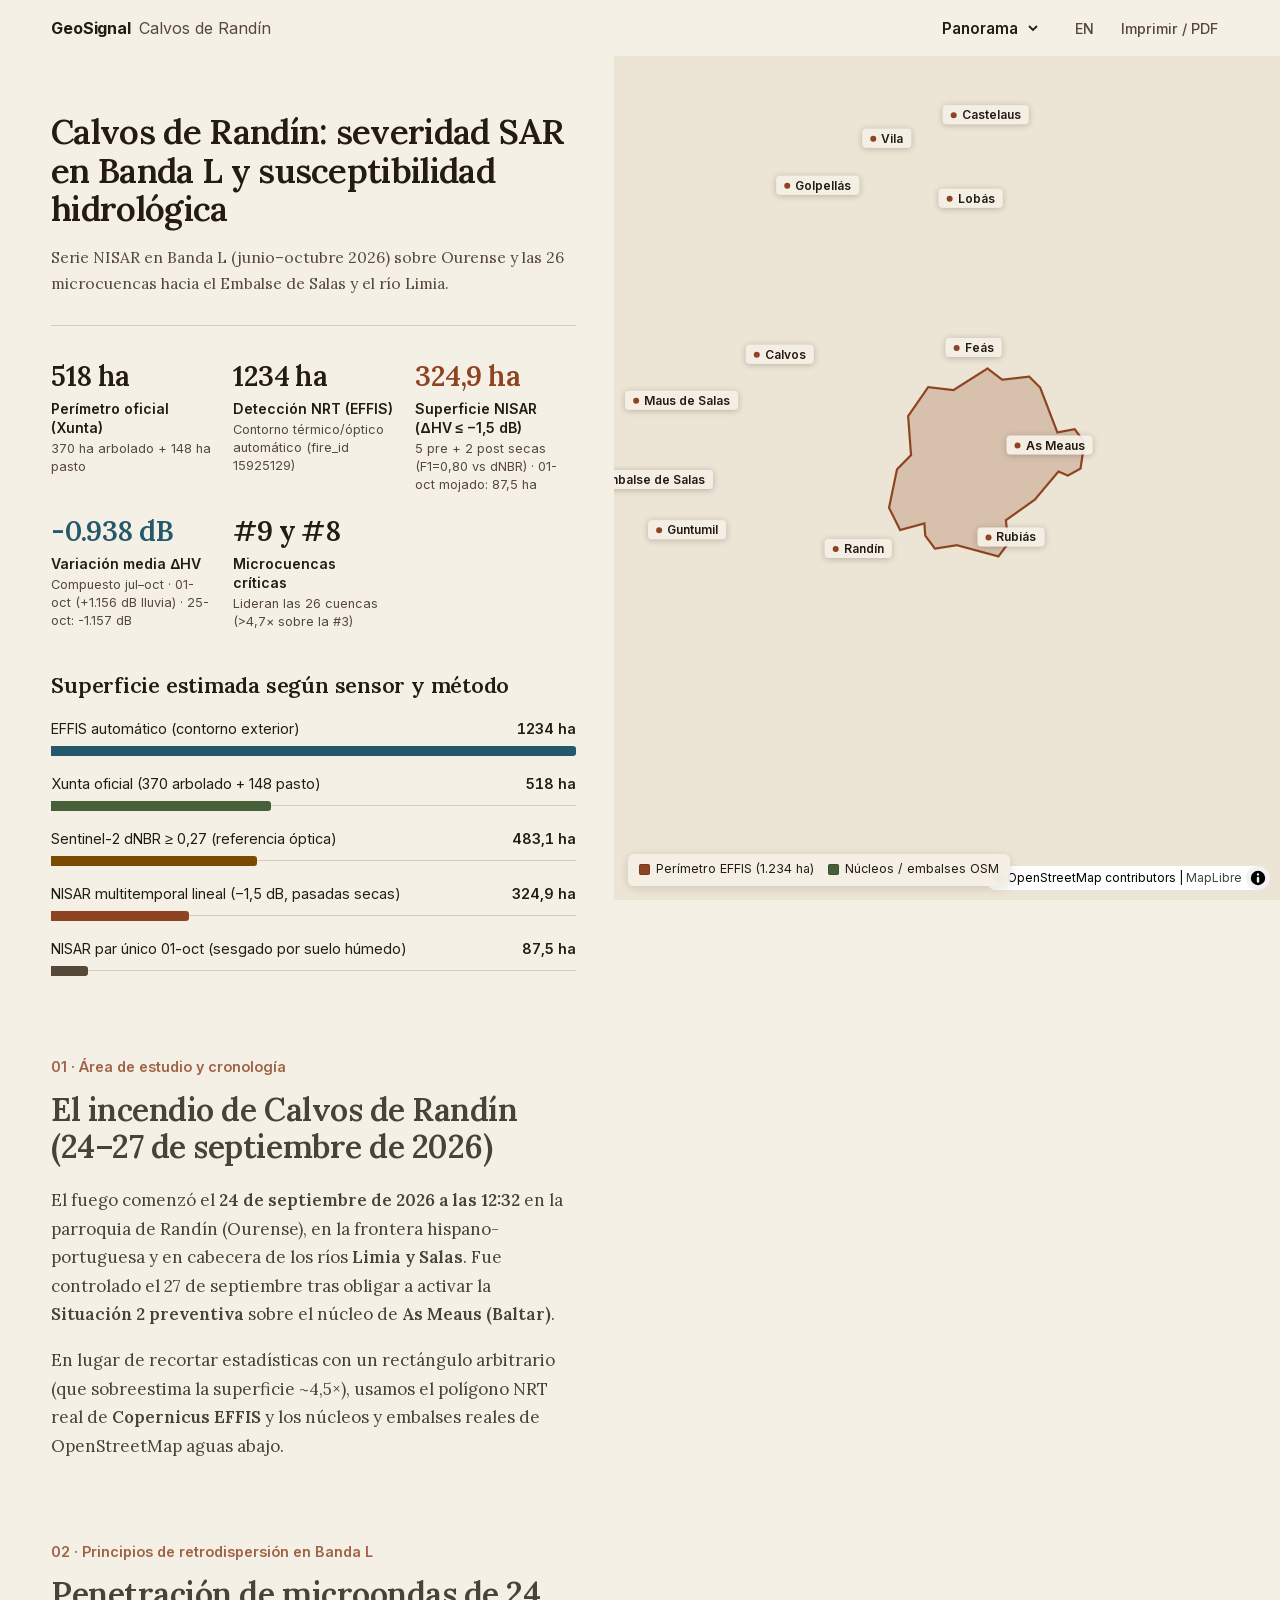
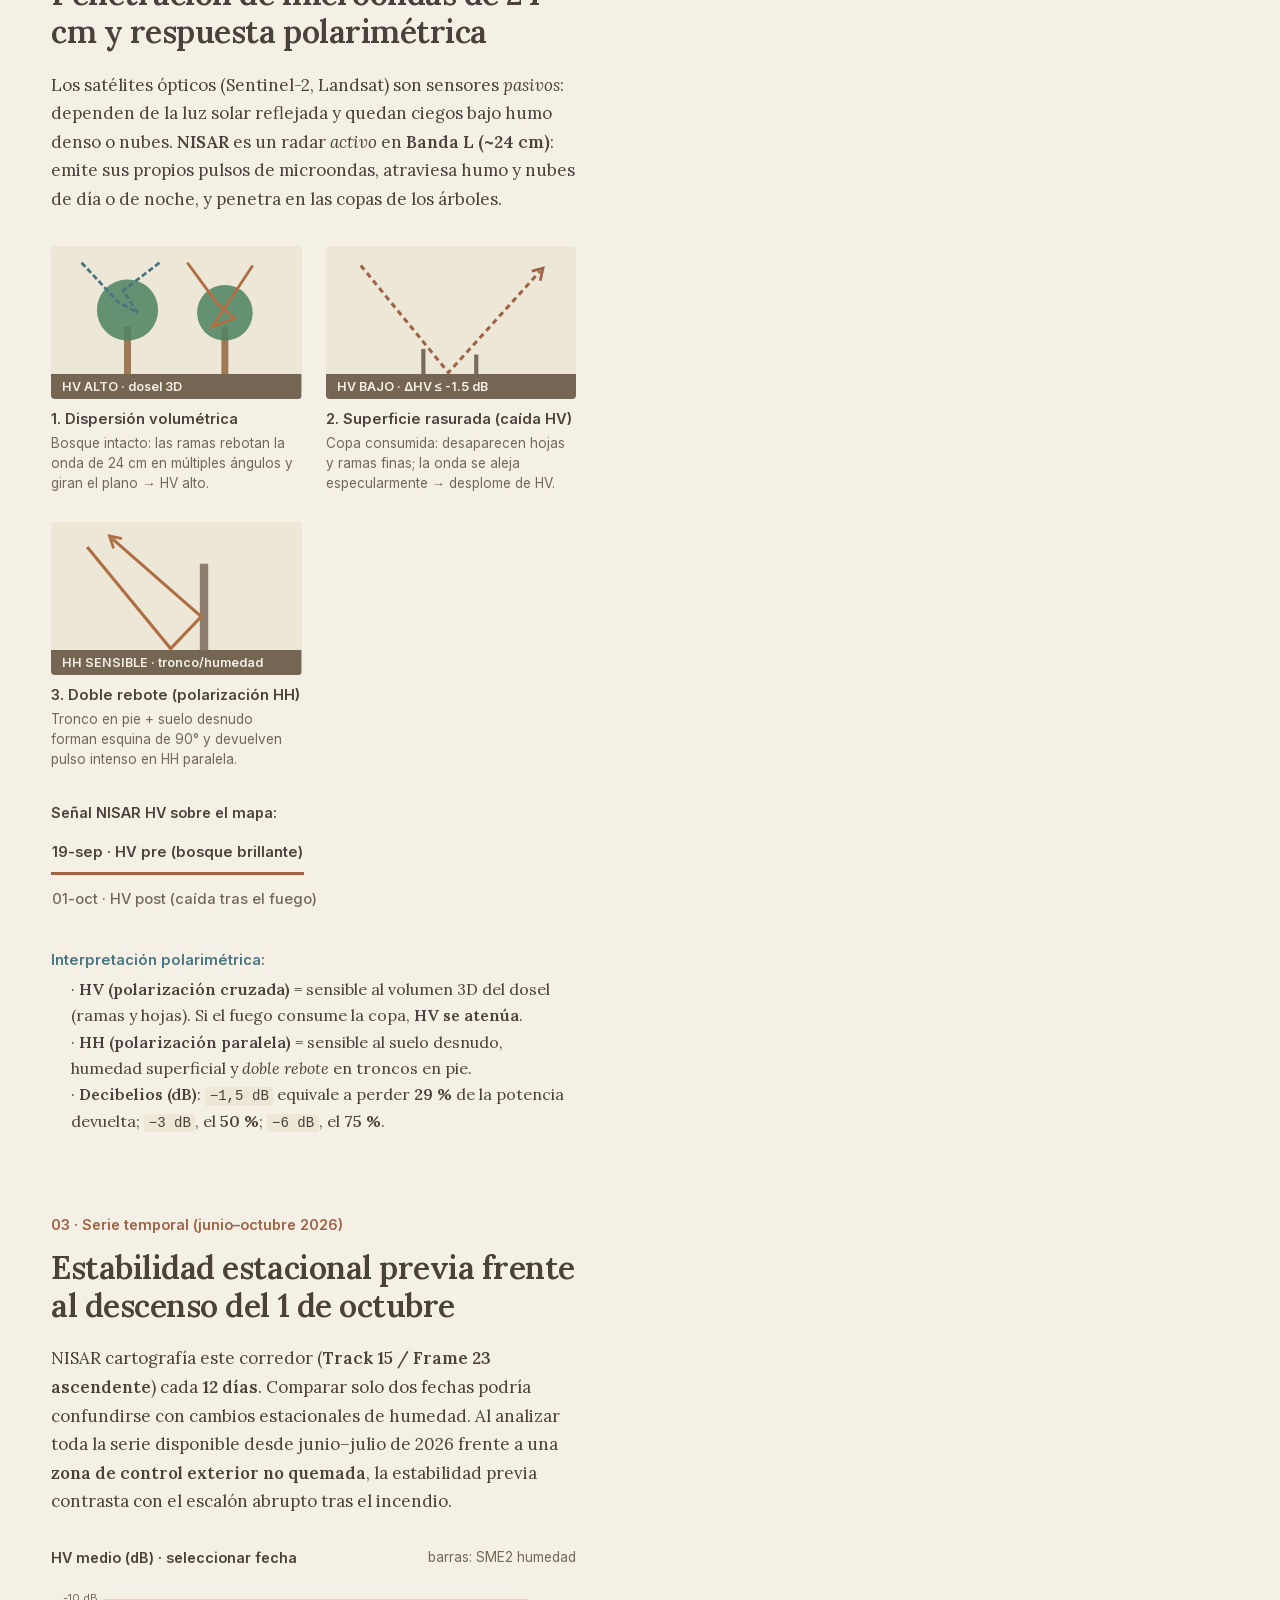
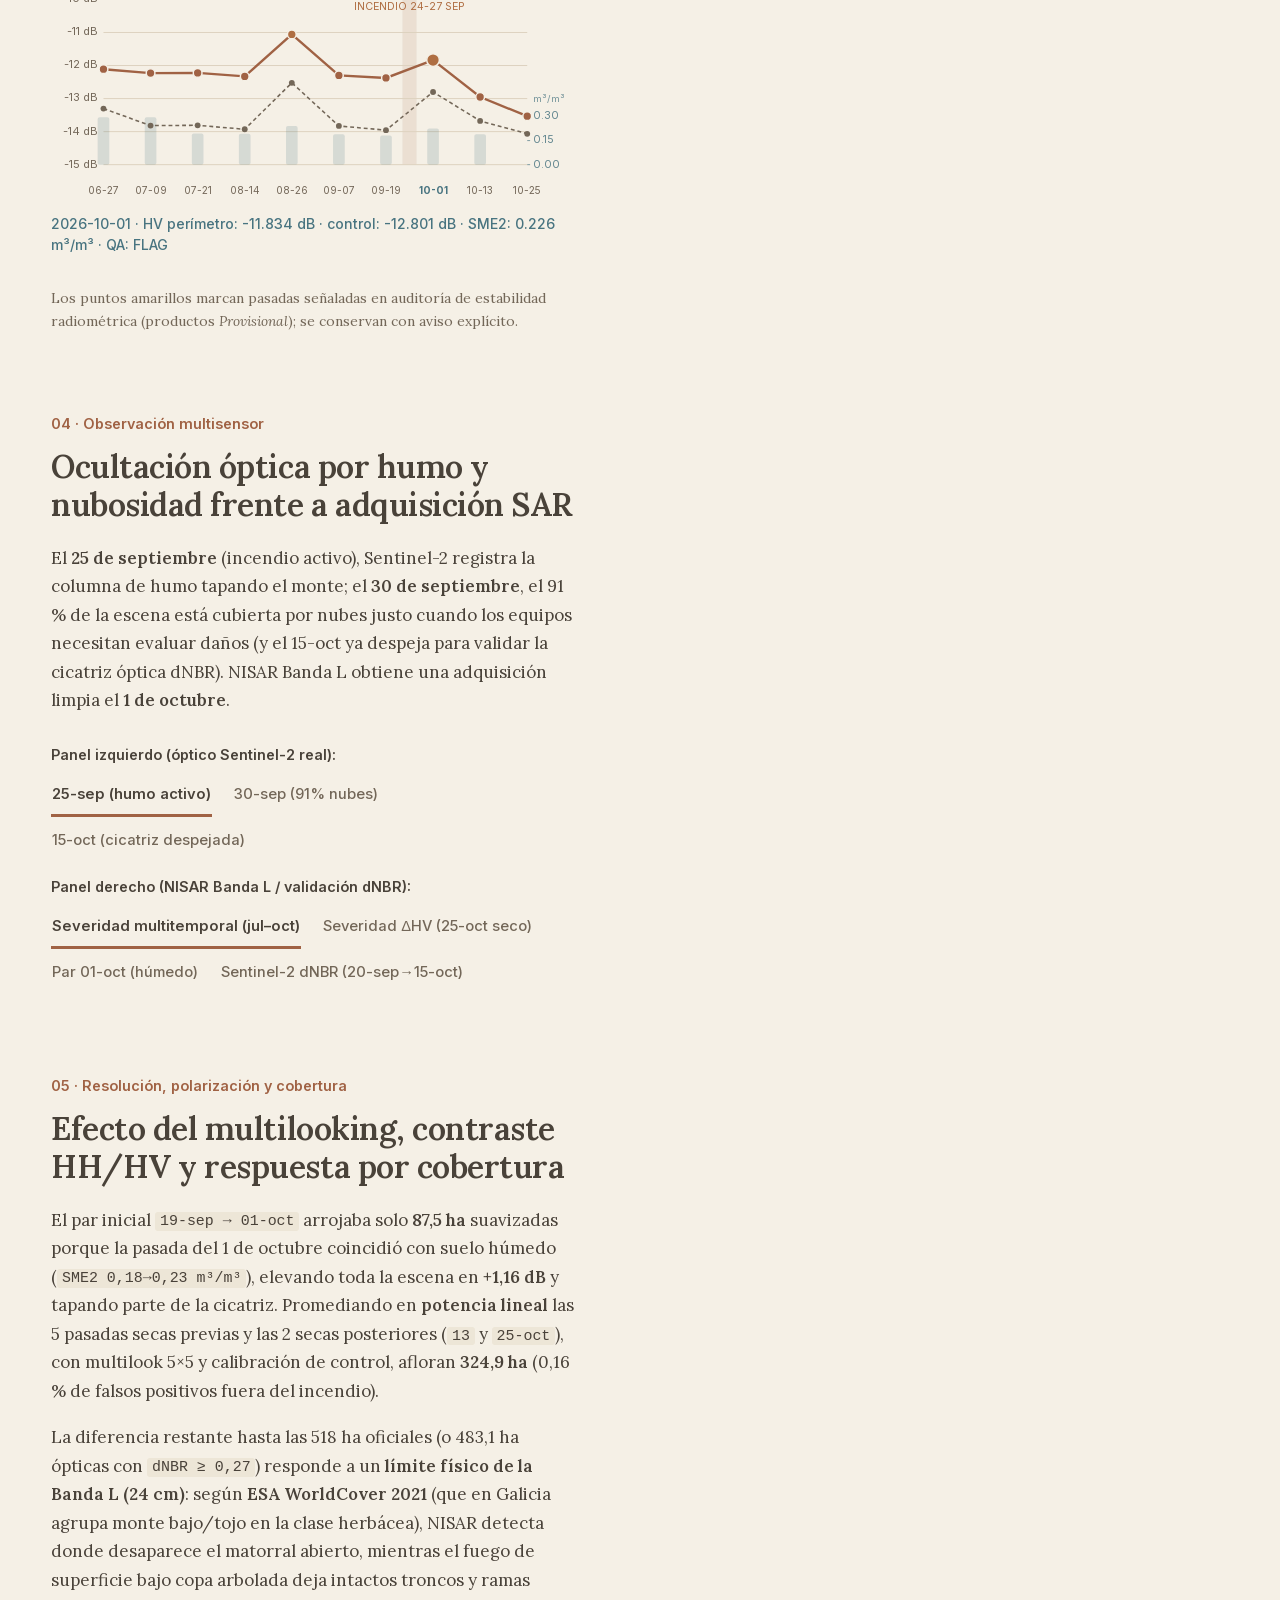
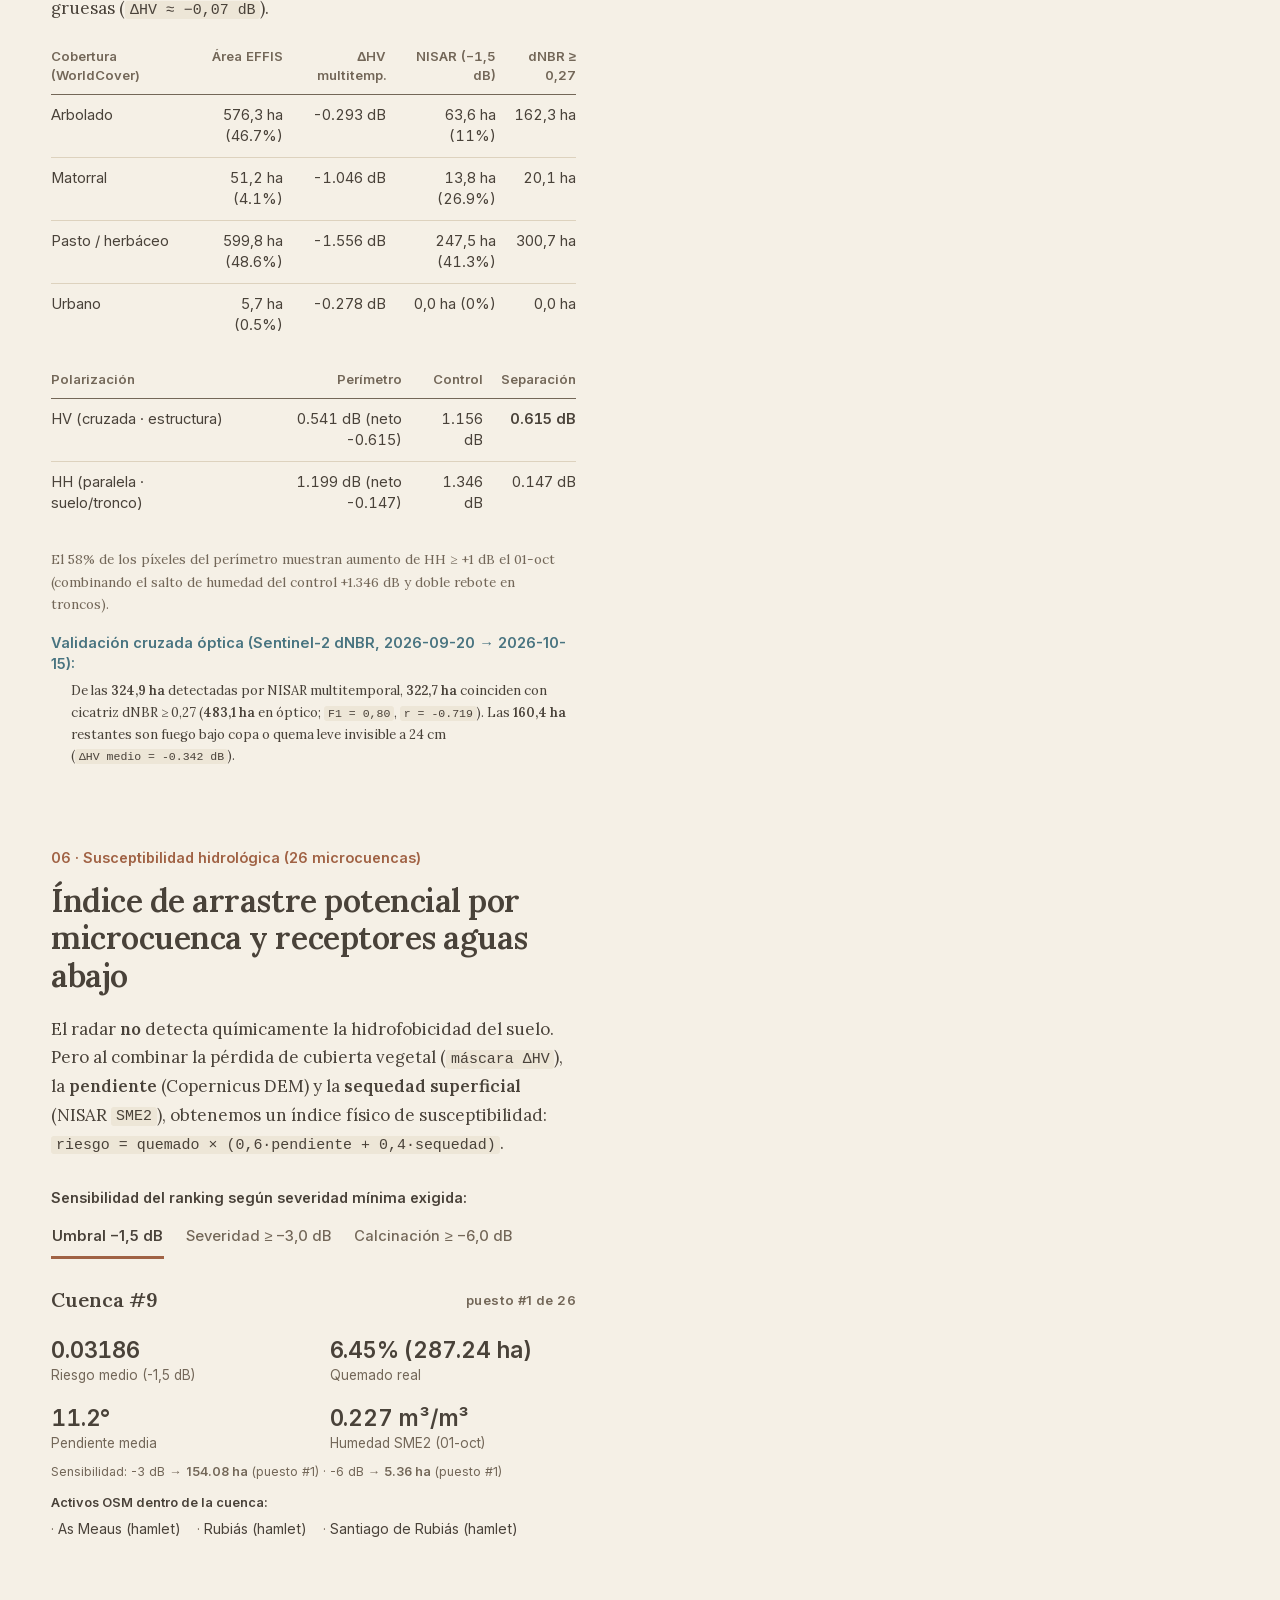
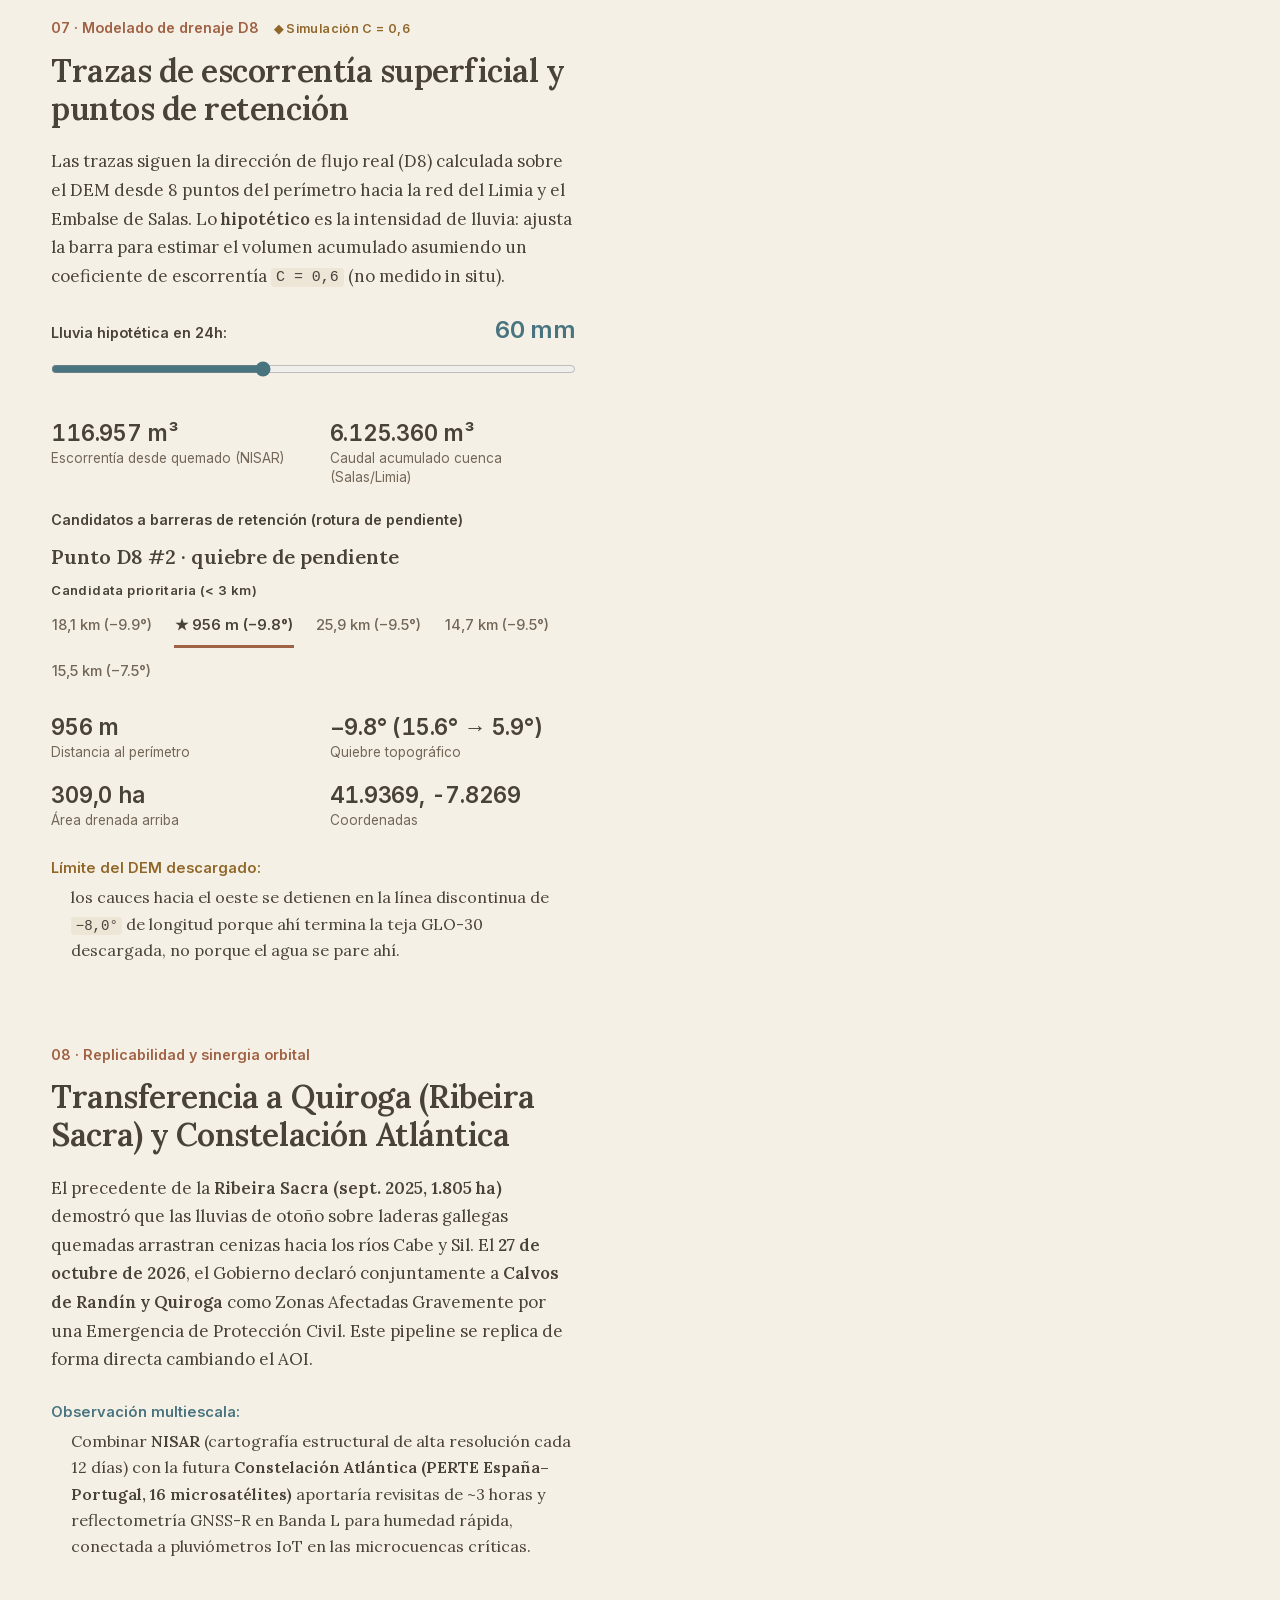
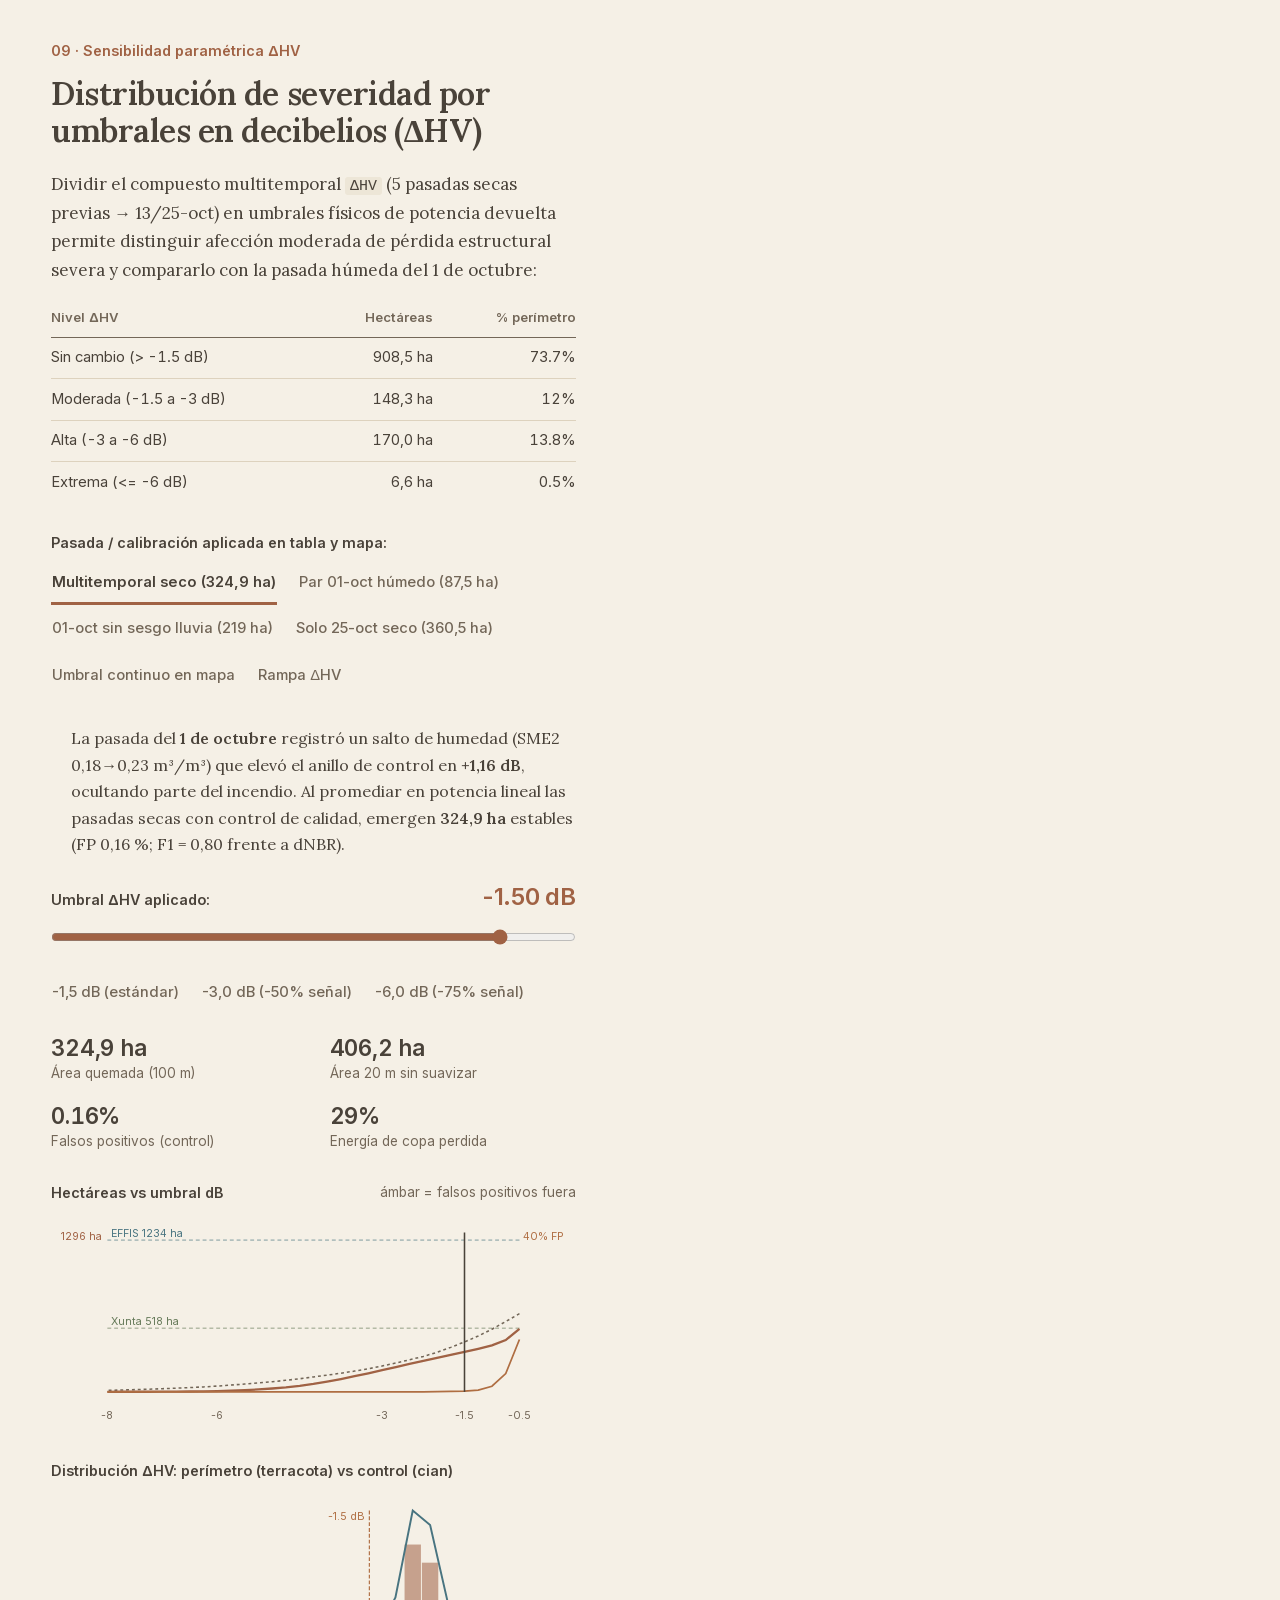
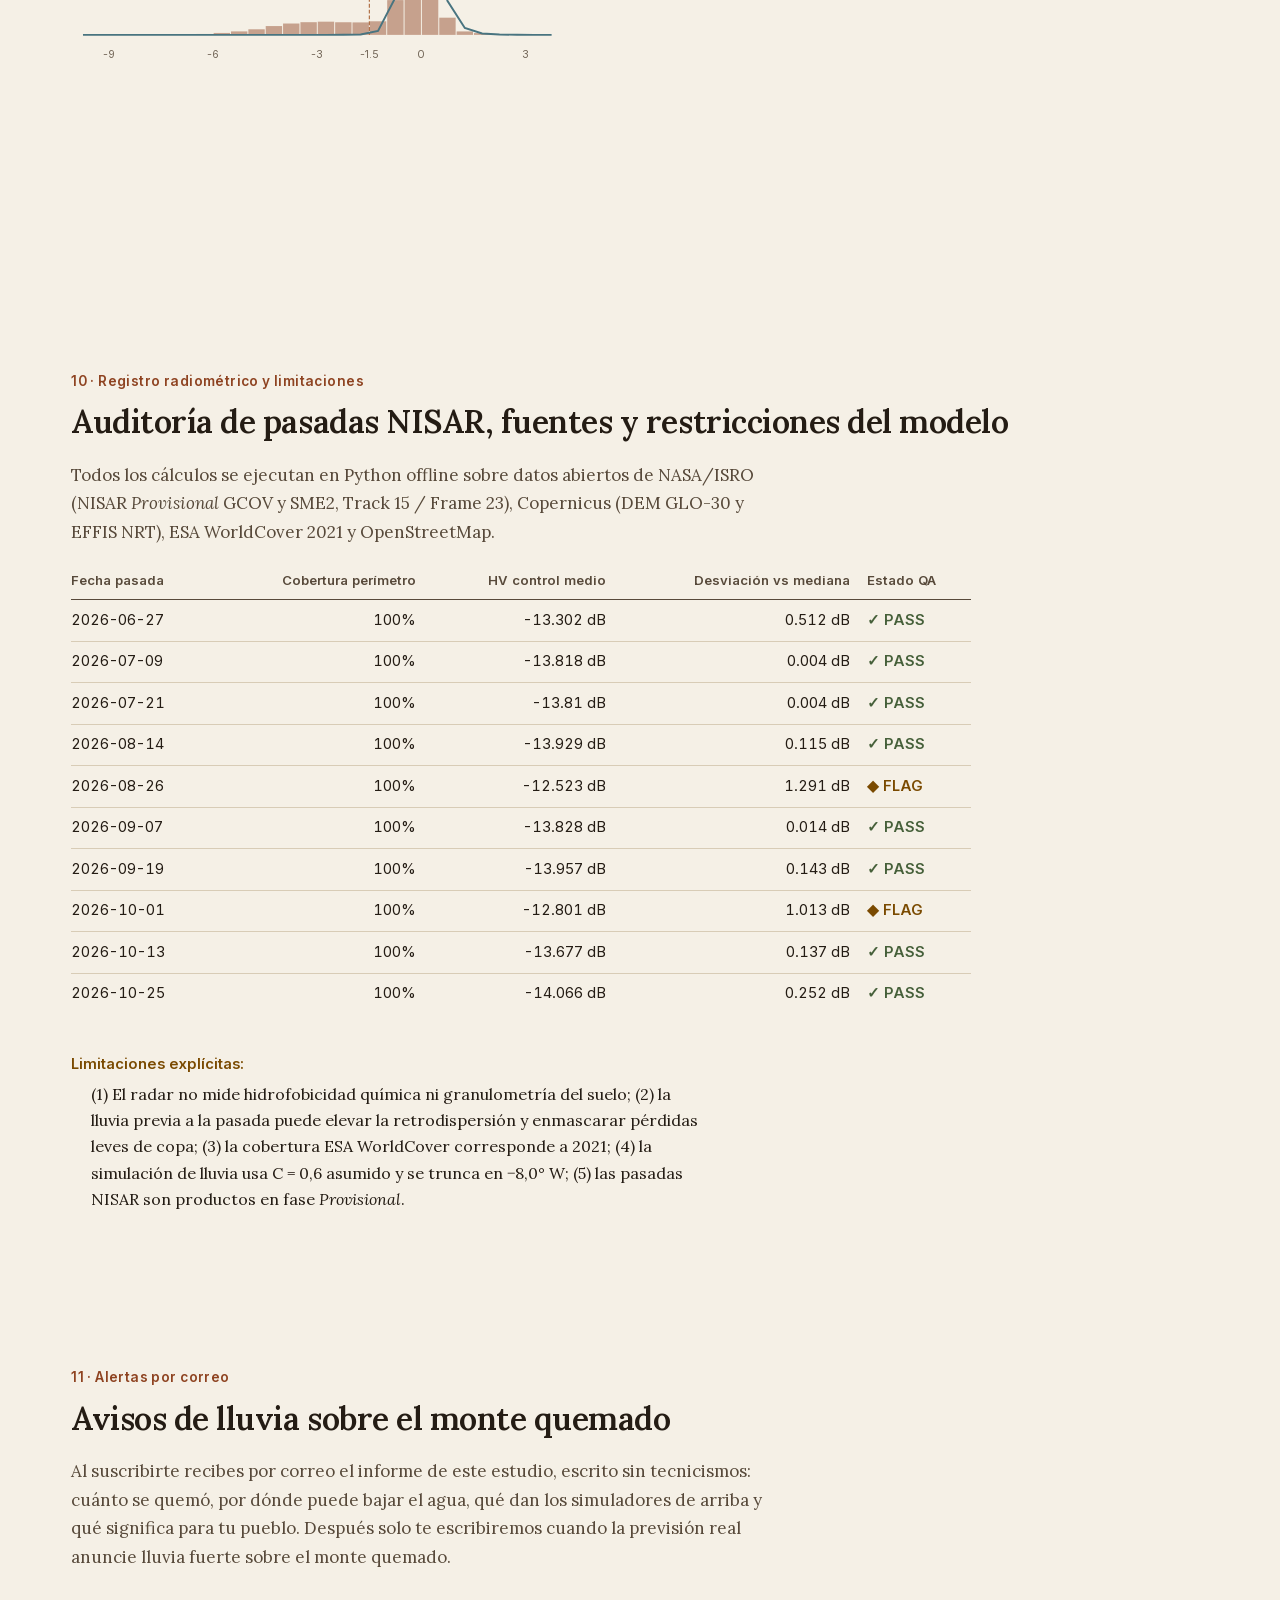
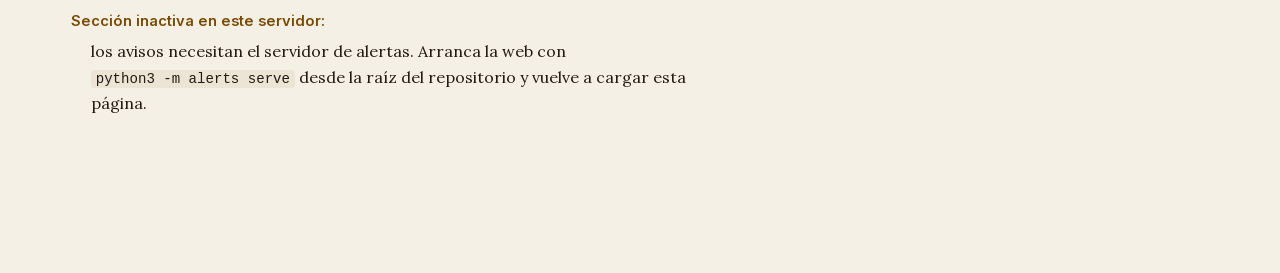
==== commit 04aa4851: "Implement linear multitemporal NISAR severity analysis (324.88 ha, F1=0.799 vs dNBR)" ====
--- a/web/index.html
+++ b/web/index.html
@@ -32,7 +32,7 @@
       <a class="toc-pill" data-step="8" href="#cap-8">7. Drenaje D8</a>
       <a class="toc-pill" data-step="9" href="#cap-9">8. Replicabilidad</a>
       <a class="toc-pill" data-step="5" href="#cap-5">9. Umbrales ΔHV</a>
-      <a class="toc-pill" data-step="10" href="#cap-10">10. Fuentes y equipo</a>
+      <a class="toc-pill" data-step="10" href="#cap-10">10. Auditoría QA</a>
       <a class="toc-pill" data-step="11" href="#cap-11">11. Alertas</a>
       </div>
     </nav>
@@ -49,7 +49,7 @@
       <!-- PANORAMA INICIAL -->
       <section class="summary-step step-card is-active" data-step="summary" id="panorama">
         <header class="report-intro">
-          <h1 id="hero-title" data-i18n="heroTitle">Calvos de Randín: el incendio visto por radar, y el riesgo de agua después</h1>
+          <h1 id="hero-title" data-i18n="heroTitle">Calvos de Randín: severidad SAR en Banda L y susceptibilidad hidrológica</h1>
           <p class="hero-lead" id="hero-lead" data-i18n="heroLead">
             Serie NISAR en Banda L (junio–octubre 2026) sobre Ourense y las 26 microcuencas hacia el Embalse de Salas y el río Limia.
           </p>
@@ -64,7 +64,7 @@
           <div class="kpi-card">
             <div class="k" data-i18n="kpi2K">Detección NRT (EFFIS)</div>
             <div class="v" id="kpi-effis">—</div>
-            <div class="s" data-i18n="kpi2S">Contorno térmico/óptico automático (ID de incendio EFFIS: 15925129)</div>
+            <div class="s" data-i18n="kpi2S">Contorno térmico/óptico automático (fire_id 15925129)</div>
           </div>
           <div class="kpi-card">
             <div class="k" data-i18n="kpi3K">Superficie NISAR (ΔHV ≤ −1,5 dB)</div>
@@ -96,27 +96,22 @@
             <span class="bar-val" id="val-xunta">—</span>
           </div>
           <div class="bar-row">
-            <span data-i18n="bar3Lbl">NISAR Banda L 20 m sin suavizar (con speckle)</span>
+            <span data-i18n="bar3Lbl">Sentinel-2 dNBR ≥ 0,27 (referencia óptica)</span>
             <div class="bar-track"><div class="bar-fill" id="bar-raw" style="background:var(--amber)"></div></div>
             <span class="bar-val" id="val-raw">—</span>
           </div>
           <div class="bar-row">
-            <span data-i18n="bar4Lbl">NISAR Banda L suavizado 100 m (núcleo de copa)</span>
+            <span data-i18n="bar4Lbl">NISAR multitemporal lineal (−1,5 dB, pasadas secas)</span>
             <div class="bar-track"><div class="bar-fill" id="bar-smooth" style="background:var(--accent)"></div></div>
             <span class="bar-val" id="val-smooth">—</span>
           </div>
+          <div class="bar-row">
+            <span data-i18n="bar5Lbl">NISAR par único 01-oct (sesgado por suelo húmedo)</span>
+            <div class="bar-track"><div class="bar-fill" id="bar-wet" style="background:var(--tinta-2)"></div></div>
+            <span class="bar-val" id="val-wet">—</span>
+          </div>
         </div>
       </section>
-
-      <details class="glossary intro-glossary">
-        <summary>Qué significan las siglas de esta introducción</summary>
-        <dl data-i18n-html="heroGloss">
-          <dt>ha (hectárea)</dt><dd>Unidad de superficie. 1 ha = 100 × 100 m, como un campo de fútbol y medio.</dd>
-          <dt>dB (decibelio)</dt><dd>Mide cuánta señal de radar vuelve al satélite. Cuanto más bajo (más negativo), menos vegetación queda.</dd>
-          <dt>NRT (near real time)</dt><dd>Detección automática por satélite, a los pocos días del incendio — antes de que nadie lo mida sobre el terreno.</dd>
-          <dt>EFFIS</dt><dd>Servicio europeo (Copernicus) que detecta incendios por satélite en toda la UE.</dd>
-        </dl>
-      </details>
 
       <article class="step-card" data-step="1" id="cap-1">
         <div class="step-num"><span data-i18n="c1Num">01 · Área de estudio y cronología</span></div>
@@ -128,19 +123,10 @@
           <strong>As Meaus (Baltar)</strong>.
         </p>
         <p data-i18n-html="c1P2">
-          Para no inflar las cifras, no medimos dentro de un cuadrado puesto a ojo sobre el mapa (eso multiplicaría
-          la superficie quemada por ~4,5). Usamos el contorno real del incendio que detectó <strong>Copernicus EFFIS</strong>
-          (el servicio europeo de detección de incendios), y los pueblos y embalses reales que hay aguas abajo, según
-          <strong>OpenStreetMap</strong> (el mapa colaborativo y libre).
-        </p>
-        <details class="glossary">
-          <summary>Qué significan las siglas de este apartado</summary>
-          <dl data-i18n-html="c1Gloss">
-            <dt>ha (hectárea)</dt><dd>Unidad de superficie. 1 ha = 100 × 100 m.</dd>
-            <dt>EFFIS</dt><dd>Servicio europeo de detección automática de incendios por satélite.</dd>
-            <dt>OpenStreetMap</dt><dd>Mapa del mundo hecho por voluntarios, de uso libre; de ahí sacamos los pueblos y embalses reales.</dd>
-          </dl>
-        </details>
+          En lugar de recortar estadísticas con un rectángulo arbitrario (que sobreestima la superficie ~4,5×),
+          usamos el polígono NRT real de <strong>Copernicus EFFIS</strong> y los núcleos y embalses reales de OpenStreetMap
+          aguas abajo.
+        </p>
       </article>
 
       <article class="step-card" data-step="2" id="cap-2">
@@ -161,33 +147,20 @@
         </div>
         <div class="human-tip" data-i18n-html="c2Tip">
           <strong>Interpretación polarimétrica:</strong><br/>
-          · <strong>HV</strong> (una de las dos señales que mide el radar) es sensible a las ramas y hojas del árbol.
-          Si el fuego quema la copa (la parte de arriba del árbol, con las hojas), esta señal <strong>baja mucho</strong>.<br/>
-          · <strong>HH</strong> (la otra señal) es sensible al suelo desnudo, a la humedad, y a los troncos que quedan
-          en pie tras el fuego.<br/>
-          · <strong>Decibelios (dB)</strong>: así se mide cuánta señal devuelve el radar. Cuanto más baja (más negativa),
-          más vegetación se ha perdido: <code>−1,5 dB</code> es perder un <strong>29 %</strong> de la señal; <code>−3 dB</code>,
-          el <strong>50 %</strong>; <code>−6 dB</code>, el <strong>75 %</strong>.
-        </div>
-        <details class="glossary">
-          <summary>Qué significan las siglas de este apartado</summary>
-          <dl data-i18n-html="c2Gloss">
-            <dt>Banda L</dt><dd>Un tipo de onda de radar de unos 24 cm. Cuanto más larga la onda, mejor atraviesa el humo, las nubes y las hojas.</dd>
-            <dt>HV / HH</dt><dd>Las dos formas en que el radar envía y recibe su señal. Cada una reacciona distinto según lo que haya debajo: HV a ramas y hojas, HH al suelo y los troncos.</dd>
-            <dt>dB (decibelio)</dt><dd>Mide cuánta señal de radar vuelve al satélite. Cuanto más baja (más negativa), más vegetación se ha perdido.</dd>
-          </dl>
-        </details>
+          · <strong>HV (polarización cruzada)</strong> = sensible al volumen 3D del dosel (ramas y hojas). Si el fuego consume la copa, <strong>HV se atenúa</strong>.<br/>
+          · <strong>HH (polarización paralela)</strong> = sensible al suelo desnudo, humedad superficial y <em>doble rebote</em> en troncos en pie.<br/>
+          · <strong>Decibelios (dB)</strong>: <code>−1,5 dB</code> equivale a perder <strong>29 %</strong> de la potencia devuelta; <code>−3 dB</code>, el <strong>50 %</strong>; <code>−6 dB</code>, el <strong>75 %</strong>.
+        </div>
       </article>
 
       <article class="step-card" data-step="3" id="cap-3">
         <div class="step-num"><span data-i18n="c3Num">03 · Serie temporal (junio–octubre 2026)</span></div>
         <h2 data-i18n="c3Title">Estabilidad estacional previa frente al descenso del 1 de octubre</h2>
         <p data-i18n-html="c3P1">
-          NISAR vuelve a pasar por esta misma zona, exactamente por el mismo sitio del cielo, cada <strong>12 días</strong>
-          — así las fechas se pueden comparar entre sí de forma justa. Comparar solo dos fechas podría confundirse con
-          cambios normales de humedad según la estación del año. Por eso usamos toda la serie disponible desde junio–julio
-          de 2026 y la comparamos con una <strong>zona de control que no se quemó</strong>: se ve estable antes del incendio,
-          y cae de golpe justo después.
+          NISAR cartografía este corredor (<strong>Track 15 / Frame 23 ascendente</strong>) cada <strong>12 días</strong>.
+          Comparar solo dos fechas podría confundirse con cambios estacionales de humedad. Al analizar toda la serie
+          disponible desde junio–julio de 2026 frente a una <strong>zona de control exterior no quemada</strong>, la
+          estabilidad previa contrasta con el escalón abrupto tras el incendio.
         </p>
         <div class="chart-box">
           <div class="chart-title"><span data-i18n="c3ChartL">HV medio (dB) · seleccionar fecha</span><span data-i18n="c3ChartR">barras: SME2 humedad</span></div>
@@ -195,16 +168,8 @@
           <div id="ts-selected-readout" aria-live="polite" style="font-family:var(--mono);font-size:0.75rem;color:var(--cyan);margin-top:0.4rem"></div>
         </div>
         <p style="font-size:0.86rem;color:var(--text-muted)" data-i18n-html="c3Note">
-          Las pasadas marcadas aparte en el gráfico corresponden a auditoría de estabilidad radiométrica (productos <em>Provisional</em>); se conservan con aviso explícito.
-        </p>
-        <details class="glossary">
-          <summary>Qué significan las siglas de este apartado</summary>
-          <dl data-i18n-html="c3Gloss">
-            <dt>dB (decibelio)</dt><dd>Mide cuánta señal de radar vuelve al satélite. Cuanto más baja, más vegetación se ha perdido.</dd>
-            <dt>SME2</dt><dd>El dato de humedad del suelo de NISAR (de su nombre en inglés, Soil Moisture).</dd>
-            <dt>Provisional</dt><dd>NISAR es una misión muy nueva; sus datos aún no tienen la calibración final y podrían ajustarse ligeramente más adelante.</dd>
-          </dl>
-        </details>
+          Los puntos amarillos marcan pasadas señaladas en auditoría de estabilidad radiométrica (productos <em>Provisional</em>); se conservan con aviso explícito.
+        </p>
       </article>
 
       <article class="step-card" data-step="4" id="cap-4">
@@ -224,48 +189,34 @@
           </div>
           <div style="font-size:0.78rem;color:var(--text-muted);margin:0.5rem 0 0.35rem" data-i18n="c4RightLbl">Panel derecho (NISAR Banda L / validación dNBR):</div>
           <div class="pill-group">
-            <button class="pill-btn active" type="button" data-rad-key="dhv_classes.png" data-i18n="c4Rad1">Severidad ΔHV (01-oct)</button>
+            <button class="pill-btn active" type="button" data-rad-key="dhv_mt.png" data-i18n="c4Rad1">Severidad multitemporal (jul–oct)</button>
             <button class="pill-btn" type="button" data-rad-key="dhv_oct25.png" data-i18n="c4Rad2">Severidad ΔHV (25-oct seco)</button>
-            <button class="pill-btn" type="button" data-rad-key="hv_post.png" data-i18n="c4Rad3">HV post (01-oct)</button>
+            <button class="pill-btn" type="button" data-rad-key="dhv_classes.png" data-i18n="c4Rad3">Par 01-oct (húmedo)</button>
             <button class="pill-btn" type="button" data-rad-key="dnbr_s2.png" data-i18n="c4Rad4">Sentinel-2 dNBR (20-sep→15-oct)</button>
           </div>
         </div>
-        <details class="glossary">
-          <summary>Qué significan las siglas de este apartado</summary>
-          <dl data-i18n-html="c4Gloss">
-            <dt>dNBR</dt><dd>Un índice calculado con fotos normales de satélite (no radar) que mide cuánto cambió el verdor de la vegetación. Lo usamos para comprobar que el radar acierta.</dd>
-          </dl>
-        </details>
       </article>
 
       <article class="step-card" data-step="6" id="cap-6">
         <div class="step-num"><span data-i18n="c6Num">05 · Resolución, polarización y cobertura</span></div>
         <h2 data-i18n="c6Title">Efecto del multilooking, contraste HH/HV y respuesta por cobertura</h2>
         <p data-i18n-html="c6P1">
-          Sin filtrar (mirando cada punto de 20 m por separado), el umbral de <code>−1,5 dB</code> marca <strong>239 ha</strong>,
-          pero gran parte es <em>speckle</em>: un granulado aleatorio que aparece en cualquier imagen de radar porque las
-          ondas reflejadas se mezclan entre sí dentro de cada punto, sin que signifique daño real (de hecho, la zona de
-          control que no se quemó también dispara falsos positivos por este motivo). Si en vez de mirar punto a punto
-          hacemos la media de un cuadrado de 100 m (una técnica estándar en radar), ese ruido se cancela y queda el daño real.
+          El par inicial <code>19-sep → 01-oct</code> arrojaba solo <strong>87,5 ha</strong> suavizadas porque la pasada
+          del 1 de octubre coincidió con suelo húmedo (<code>SME2 0,18→0,23 m³/m³</code>), elevando toda la escena en
+          <strong>+1,16 dB</strong> y tapando parte de la cicatriz. Promediando en <strong>potencia lineal</strong> las
+          5 pasadas secas previas y las 2 secas posteriores (<code>13</code> y <code>25-oct</code>), con multilook 5×5
+          y calibración de control, afloran <strong>324,9 ha</strong> (0,16 % de falsos positivos fuera del incendio).
         </p>
         <p data-i18n-html="c6P2">
-          ¿Y por qué queda por debajo de las 518 ha oficiales (370 arbolado + 148 pasto)? Cruzando <strong>ΔHV</strong>
-          con <strong>ESA WorldCover 2021</strong> (un mapa europeo de tipos de terreno) dentro del perímetro real
-          comprobamos cómo responde cada cobertura a la onda de 24 cm:
-        </p>
-        <details class="glossary">
-          <summary>Qué significan las siglas de este apartado</summary>
-          <dl data-i18n-html="c6Gloss">
-            <dt>speckle</dt><dd>Granulado aleatorio propio de cualquier imagen de radar, no un fallo del satélite ni del terreno.</dd>
-            <dt>ha (hectárea)</dt><dd>Unidad de superficie. 1 ha = 100 × 100 m.</dd>
-            <dt>ΔHV (delta HV)</dt><dd>Cuánto ha cambiado la señal HV entre el antes y el después del incendio.</dd>
-            <dt>WorldCover</dt><dd>Mapa europeo (ESA) que clasifica cada punto del terreno: bosque, pasto, matorral, etc.</dd>
-          </dl>
-        </details>
+          La diferencia restante hasta las 518 ha oficiales (o 483,1 ha ópticas con <code>dNBR ≥ 0,27</code>) responde a
+          un <strong>límite físico de la Banda L (24 cm)</strong>: según <strong>ESA WorldCover 2021</strong> (que en
+          Galicia agrupa monte bajo/tojo en la clase herbácea), NISAR detecta donde desaparece el matorral abierto,
+          mientras el fuego de superficie bajo copa arbolada deja intactos troncos y ramas gruesas (<code>ΔHV ≈ −0,07 dB</code>).
+        </p>
 
         <table class="data-table">
           <thead>
-            <tr><th scope="col" data-i18n="c6ThCov">Cobertura (WorldCover)</th><th scope="col" class="num" data-i18n="c6ThArea">Área EFFIS</th><th scope="col" class="num" data-i18n="c6ThO1">ΔHV 01-oct (neto)</th><th scope="col" class="num" data-i18n="c6ThO25">ΔHV 25-oct (seco)</th><th scope="col" class="num" data-i18n="c6ThPct">% ≤−1,5 dB (25-oct)</th></tr>
+            <tr><th scope="col" data-i18n="c6ThCov">Cobertura (WorldCover)</th><th scope="col" class="num" data-i18n="c6ThArea">Área EFFIS</th><th scope="col" class="num" data-i18n="c6ThO1">ΔHV multitemp.</th><th scope="col" class="num" data-i18n="c6ThO25">NISAR (−1,5 dB)</th><th scope="col" class="num" data-i18n="c6ThPct">dNBR ≥ 0,27</th></tr>
           </thead>
           <tbody id="worldcover-tbody"></tbody>
         </table>
@@ -284,11 +235,10 @@
         <div class="step-num"><span data-i18n="c7Num">06 · Susceptibilidad hidrológica (26 microcuencas)</span></div>
         <h2 data-i18n="c7Title">Índice de arrastre potencial por microcuenca y receptores aguas abajo</h2>
         <p data-i18n-html="c7P1">
-          El radar <strong>no</strong> mide si el suelo repele el agua tras el fuego — eso solo se puede comprobar
-          químicamente, sobre el terreno. Pero combinando dónde se quemó, la <strong>pendiente</strong> del terreno
-          (de un modelo de elevación de Copernicus) y lo <strong>seco</strong> que está el suelo (del dato de humedad
-          de NISAR), obtenemos una estimación razonable de qué zonas tienen más riesgo de que la lluvia arrastre tierra
-          y ceniza: <code>riesgo = (si se quemó) × (0,6 · pendiente + 0,4 · sequedad)</code>.
+          El radar <strong>no</strong> detecta químicamente la hidrofobicidad del suelo. Pero al combinar la pérdida de
+          cubierta vegetal (<code>máscara ΔHV</code>), la <strong>pendiente</strong> (Copernicus DEM) y la
+          <strong>sequedad superficial</strong> (NISAR <code>SME2</code>), obtenemos un índice físico de susceptibilidad:
+          <code>riesgo = quemado × (0,6·pendiente + 0,4·sequedad)</code>.
         </p>
         <div class="control-box">
           <div style="font-size:0.78rem;color:var(--text-muted);margin-bottom:0.35rem" data-i18n="c7SensLbl">Sensibilidad del ranking según severidad mínima exigida:</div>
@@ -299,24 +249,15 @@
           </div>
           <div class="basin-card" id="basin-inspector" aria-live="polite" data-i18n="c7Prompt">Haz clic en una cuenca del mapa…</div>
         </div>
-        <details class="glossary">
-          <summary>Qué significan las siglas de este apartado</summary>
-          <dl data-i18n-html="c7Gloss">
-            <dt>dB (decibelio)</dt><dd>Mide la caída de señal de radar; cuanto más baja, más severo el daño exigido para contar una zona como "quemada" en este cálculo.</dd>
-            <dt>Microcuenca</dt><dd>Una porción pequeña de terreno que recoge el agua de lluvia de sus laderas hacia un mismo arroyo.</dd>
-          </dl>
-        </details>
       </article>
 
       <article class="step-card" data-step="8" id="cap-8">
         <div class="step-num"><span data-i18n="c8Num">07 · Modelado de drenaje D8</span><span class="step-badge hyp" data-i18n="c8Badge">Simulación C = 0,6</span></div>
         <h2 data-i18n="c8Title">Trazas de escorrentía superficial y puntos de retención</h2>
         <p data-i18n-html="c8P1">
-          Las líneas siguen por dónde bajaría el agua de verdad (calculado a partir del modelo de elevación del terreno)
-          desde 8 puntos del borde del incendio hacia el río Limia y el Embalse de Salas. Lo <strong>hipotético</strong>
-          es solo la cantidad de lluvia: mueve la barra para ver cuánta agua bajaría, suponiendo que un <strong>60 %</strong>
-          de lo que llueve corre por la superficie en vez de empapar la tierra (un valor típico para monte quemado, pero
-          no medido en este terreno concreto).
+          Las trazas siguen la dirección de flujo real (D8) calculada sobre el DEM desde 8 puntos del perímetro hacia la
+          red del Limia y el Embalse de Salas. Lo <strong>hipotético</strong> es la intensidad de lluvia: ajusta la barra
+          para estimar el volumen acumulado asumiendo un coeficiente de escorrentía <code>C = 0,6</code> (no medido in situ).
         </p>
         <div class="control-box">
           <label for="rain-slider">
@@ -325,27 +266,18 @@
           </label>
           <input id="rain-slider" type="range" min="0" max="150" step="5" value="60" />
           <div class="mini-metrics" aria-live="polite">
-            <div class="mini-metric"><div class="k" data-i18n="c8M1">Escorrentía desde quemado (25-oct)</div><div class="v" id="rain-v-near">—</div></div>
+            <div class="mini-metric"><div class="k" data-i18n="c8M1">Escorrentía desde quemado (NISAR)</div><div class="v" id="rain-v-near">—</div></div>
             <div class="mini-metric"><div class="k" data-i18n="c8M2">Caudal acumulado cuenca (Salas/Limia)</div><div class="v" id="rain-v-main">—</div></div>
           </div>
           <div style="margin-top:1.35rem;font-size:0.88rem;font-weight:600" data-i18n="c8BarTitle">Candidatos a barreras de retención (rotura de pendiente)</div>
           <div class="basin-card" id="barrier-inspector" style="margin-top:0.45rem;font-size:0.86rem;color:var(--text-muted)" data-i18n="c8BarPrompt">
-            Haz clic en un marcador ámbar o gris del mapa para ver ese punto del terreno donde convendría frenar el agua…
+            Haz clic en un marcador ámbar o gris del mapa para inspeccionar el punto geomorfológico de depósito…
           </div>
         </div>
         <div class="callout-warn" data-i18n-html="c8Warn">
-          <strong>Límite del mapa de elevación descargado:</strong> Los cauces hacia el oeste se detienen en la línea
-          discontinua de <code>−8,0°</code> de longitud porque ahí termina la teja de terreno que descargamos, no porque
-          el agua se pare ahí de verdad.
-        </div>
-        <details class="glossary">
-          <summary>Qué significan las siglas de este apartado</summary>
-          <dl data-i18n-html="c8Gloss">
-            <dt>mm (de lluvia)</dt><dd>Litros de agua por cada metro cuadrado. 20 mm = 20 litros por m².</dd>
-            <dt>m³ (metro cúbico)</dt><dd>Unidad de volumen de agua. 1 m³ = 1.000 litros.</dd>
-            <dt>DEM</dt><dd>Un mapa donde cada punto tiene su altura; con eso se calcula por dónde bajaría el agua.</dd>
-          </dl>
-        </details>
+          <strong>Límite del DEM descargado:</strong> los cauces hacia el oeste se detienen en la línea discontinua de
+          <code>−8,0°</code> de longitud porque ahí termina la teja GLO-30 descargada, no porque el agua se pare ahí.
+        </div>
       </article>
 
       <article class="step-card" data-step="9" id="cap-9">
@@ -369,8 +301,9 @@
         <div class="step-num"><span data-i18n="c5Num">09 · Sensibilidad paramétrica ΔHV</span></div>
         <h2 data-i18n="c5Title">Distribución de severidad por umbrales en decibelios (ΔHV)</h2>
         <p data-i18n-html="c5P1">
-          No todo lo que arde pierde la misma estructura. Dividir <code>ΔHV = HV(01-oct) − HV(19-sep)</code> en umbrales
-          físicos de potencia devuelta permite distinguir afección moderada de pérdida severa del dosel:
+          Dividir el compuesto multitemporal <code>ΔHV</code> (5 pasadas secas previas → 13/25-oct) en umbrales físicos
+          de potencia devuelta permite distinguir afección moderada de pérdida estructural severa y compararlo con la
+          pasada húmeda del 1 de octubre:
         </p>
 
         <table class="data-table">
@@ -383,14 +316,15 @@
         <div class="control-box">
           <div style="font-size:0.78rem;color:var(--text-muted);margin-bottom:0.35rem" data-i18n="c5ModeLbl">Pasada / calibración aplicada en tabla y mapa:</div>
           <div class="pill-group" style="margin-bottom:0.55rem">
-            <button class="pill-btn active" type="button" data-dhb-mode="classes" data-i18n="c5Mode1">01-oct bruto (88,8 ha)</button>
-            <button class="pill-btn" type="button" data-dhb-mode="oct01_cal" data-i18n="c5Mode2">01-oct sin sesgo lluvia (221,0 ha)</button>
-            <button class="pill-btn" type="button" data-dhb-mode="oct25" data-i18n="c5Mode3">25-oct seco consolidado (373,6 ha)</button>
+            <button class="pill-btn active" type="button" data-dhb-mode="classes" data-i18n="c5Mode1">Multitemporal seco (324,9 ha)</button>
+            <button class="pill-btn" type="button" data-dhb-mode="oct01_wet" data-i18n="c5Mode6">Par 01-oct húmedo (87,5 ha)</button>
+            <button class="pill-btn" type="button" data-dhb-mode="oct01_cal" data-i18n="c5Mode2">01-oct sin sesgo lluvia (219 ha)</button>
+            <button class="pill-btn" type="button" data-dhb-mode="oct25" data-i18n="c5Mode3">Solo 25-oct seco (360,5 ha)</button>
             <button class="pill-btn" type="button" data-dhb-mode="threshold" data-i18n="c5Mode4">Umbral continuo en mapa</button>
             <button class="pill-btn" type="button" data-dhb-mode="continuous" data-i18n="c5Mode5">Rampa ΔHV</button>
           </div>
           <div class="human-tip plain" id="dhb-calibration-note" data-i18n-html="c5CalNote">
-            La pasada del <strong>1 de octubre</strong> registró un salto de humedad (SME2 0,18→0,23 m³/m³) que elevó el anillo de control en <strong>+1,22 dB</strong>. Descontando ese sesgo aparecen 221 ha; al secarse el suelo el <strong>25 de octubre</strong> emergen <strong>373,6 ha</strong> (≈ 370 ha arboladas oficiales).
+            La pasada del <strong>1 de octubre</strong> registró un salto de humedad (SME2 0,18→0,23 m³/m³) que elevó el anillo de control en <strong>+1,16 dB</strong>, ocultando parte del incendio. Al promediar en potencia lineal las pasadas secas con control de calidad, emergen <strong>324,9 ha</strong> estables (FP 0,16 %; F1 = 0,80 frente a dNBR).
           </div>
           <label for="db-slider">
             <span data-i18n="c5SliderLbl">Umbral ΔHV aplicado:</span>
@@ -415,17 +349,9 @@
           <div id="chart-threshold"></div>
         </div>
         <div class="chart-box">
-          <div class="chart-title"><span data-i18n="c5Ch2">Distribución ΔHV: perímetro (naranja) vs control (azul)</span></div>
+          <div class="chart-title"><span data-i18n="c5Ch2">Distribución ΔHV: perímetro (terracota) vs control (cian)</span></div>
           <div id="chart-histogram"></div>
         </div>
-        <details class="glossary">
-          <summary>Qué significan las siglas de este apartado</summary>
-          <dl data-i18n-html="c5Gloss">
-            <dt>dB (decibelio)</dt><dd>Mide la caída de señal de radar. Cuanto más baja (más negativa), más daño.</dd>
-            <dt>ΔHV (delta HV)</dt><dd>La diferencia entre la señal HV de antes y de después del incendio.</dd>
-            <dt>ha (hectárea)</dt><dd>Unidad de superficie. 1 ha = 100 × 100 m.</dd>
-          </dl>
-        </details>
       </article>
 
     </main>
@@ -452,41 +378,28 @@
 
   <!-- CAPÍTULO 10: METODOLOGÍA, AUDITORÍA QA Y LÍMITES -->
   <section class="report-footer" id="cap-10">
-    <div class="eyebrow" data-i18n="c10Num">10 · Fuentes y equipo</div>
-    <h2 data-i18n="c10Title">Fuentes del proyecto</h2>
-
-    <h3 data-i18n="c10NasaH">NASA Data</h3>
-    <ul class="source-list">
-      <li><a href="https://www.earthdata.nasa.gov/data/catalog/asf-nisar-l2-gcov-provisional-v1-1" target="_blank" rel="noopener">NISAR L2 GCOV (Geocoded Polarimetric Covariance)</a></li>
-      <li><a href="https://www.earthdata.nasa.gov/data/catalog/asf-nisar-l3-sme2-provisional-v1-1" target="_blank" rel="noopener">NISAR L3 SME2 (Soil Moisture)</a></li>
-      <li><a href="https://search.asf.alaska.edu/" target="_blank" rel="noopener">ASF DAAC Vertex / Data Search</a></li>
-      <li><a href="https://urs.earthdata.nasa.gov/" target="_blank" rel="noopener">NASA Earthdata Login</a></li>
-    </ul>
-
-    <h3 data-i18n="c10OtherH">Space Agency Partner &amp; Other Data</h3>
-    <ul class="source-list">
-      <li><a href="https://forest-fire.emergency.copernicus.eu/" target="_blank" rel="noopener">Copernicus EFFIS (European Forest Fire Information System)</a></li>
-      <li><a href="https://registry.opendata.aws/copernicus-dem/" target="_blank" rel="noopener">Copernicus DEM GLO-30 (AWS Open Data)</a></li>
-      <li><a href="https://sentiwiki.copernicus.eu/web/sentinel-1" target="_blank" rel="noopener">Sentinel-1 (ESA/Copernicus)</a></li>
-      <li><a href="https://sentiwiki.copernicus.eu/web/sentinel-2" target="_blank" rel="noopener">Sentinel-2 (ESA/Copernicus)</a></li>
-      <li><a href="https://esa-worldcover.org/en" target="_blank" rel="noopener">ESA WorldCover 2021</a></li>
-      <li><a href="https://www.openstreetmap.org/" target="_blank" rel="noopener">OpenStreetMap</a></li>
-      <li><a href="https://www.whiteboxgeo.com/" target="_blank" rel="noopener">WhiteboxTools</a></li>
-      <li><a href="https://maplibre.org/" target="_blank" rel="noopener">MapLibre GL JS</a></li>
-      <li><a href="https://github.com/asfadmin/Discovery-asf_search" target="_blank" rel="noopener">asf_search (Python)</a></li>
-      <li><a href="https://geopandas.org/" target="_blank" rel="noopener">GeoPandas</a></li>
-      <li><a href="https://www.h5py.org/" target="_blank" rel="noopener">h5py</a></li>
-      <li><a href="https://rasterio.readthedocs.io/" target="_blank" rel="noopener">Rasterio</a></li>
-    </ul>
-
-    <h3 data-i18n="c10TeamH">Equipo</h3>
-    <ul class="team-list">
-      <li>Gabriel Freire Simón — <a href="https://github.com/ByteGab" target="_blank" rel="noopener">github.com/ByteGab</a></li>
-      <li>Loreto Uzquiano Esteban — <a href="https://github.com/loreeue" target="_blank" rel="noopener">github.com/loreeue</a></li>
-      <li>Claudia Gil Durán — <a href="https://github.com/claauugil" target="_blank" rel="noopener">github.com/claauugil</a></li>
-      <li>Daniel Castillo Correa — <a href="https://github.com/DanielCasti11o" target="_blank" rel="noopener">github.com/DanielCasti11o</a></li>
-      <li>Ángel García Beltrán — <a href="https://github.com/angelurano" target="_blank" rel="noopener">github.com/angelurano</a></li>
-    </ul>
+    <div class="eyebrow" data-i18n="c10Num">10 · Registro radiométrico y limitaciones</div>
+    <h2 data-i18n="c10Title">Auditoría de pasadas NISAR, fuentes y restricciones del modelo</h2>
+    <p style="color:var(--text-muted);max-width:80ch" data-i18n-html="c10P1">
+      Todos los cálculos se ejecutan en Python offline sobre datos abiertos de NASA/ISRO (NISAR <em>Provisional</em> GCOV y SME2,
+      Track 15 / Frame 23), Copernicus (DEM GLO-30 y EFFIS NRT), ESA WorldCover 2021 y OpenStreetMap.
+    </p>
+
+    <table class="data-table">
+      <thead>
+        <tr><th scope="col" data-i18n="c10Th1">Fecha pasada</th><th scope="col" class="num" data-i18n="c10Th2">Cobertura perímetro</th><th scope="col" class="num" data-i18n="c10Th3">HV control medio</th><th scope="col" class="num" data-i18n="c10Th4">Desviación vs mediana</th><th scope="col" data-i18n="c10Th5">Estado QA</th></tr>
+      </thead>
+      <tbody id="qa-tbody"></tbody>
+    </table>
+
+    <div class="callout-warn" data-i18n-html="c10Warn">
+      <strong>Limitaciones explícitas:</strong>
+      (1) El radar no mide hidrofobicidad química ni granulometría del suelo;
+      (2) la lluvia previa a la pasada puede elevar la retrodispersión y enmascarar pérdidas leves de copa;
+      (3) la cobertura ESA WorldCover corresponde a 2021;
+      (4) la simulación de lluvia usa C = 0,6 asumido y se trunca en −8,0° W;
+      (5) las pasadas NISAR son productos en fase <em>Provisional</em>.
+    </div>
   </section>
 
   <!-- CAPÍTULO 11: ALERTAS POR CORREO (necesita `python3 -m alerts serve`) -->
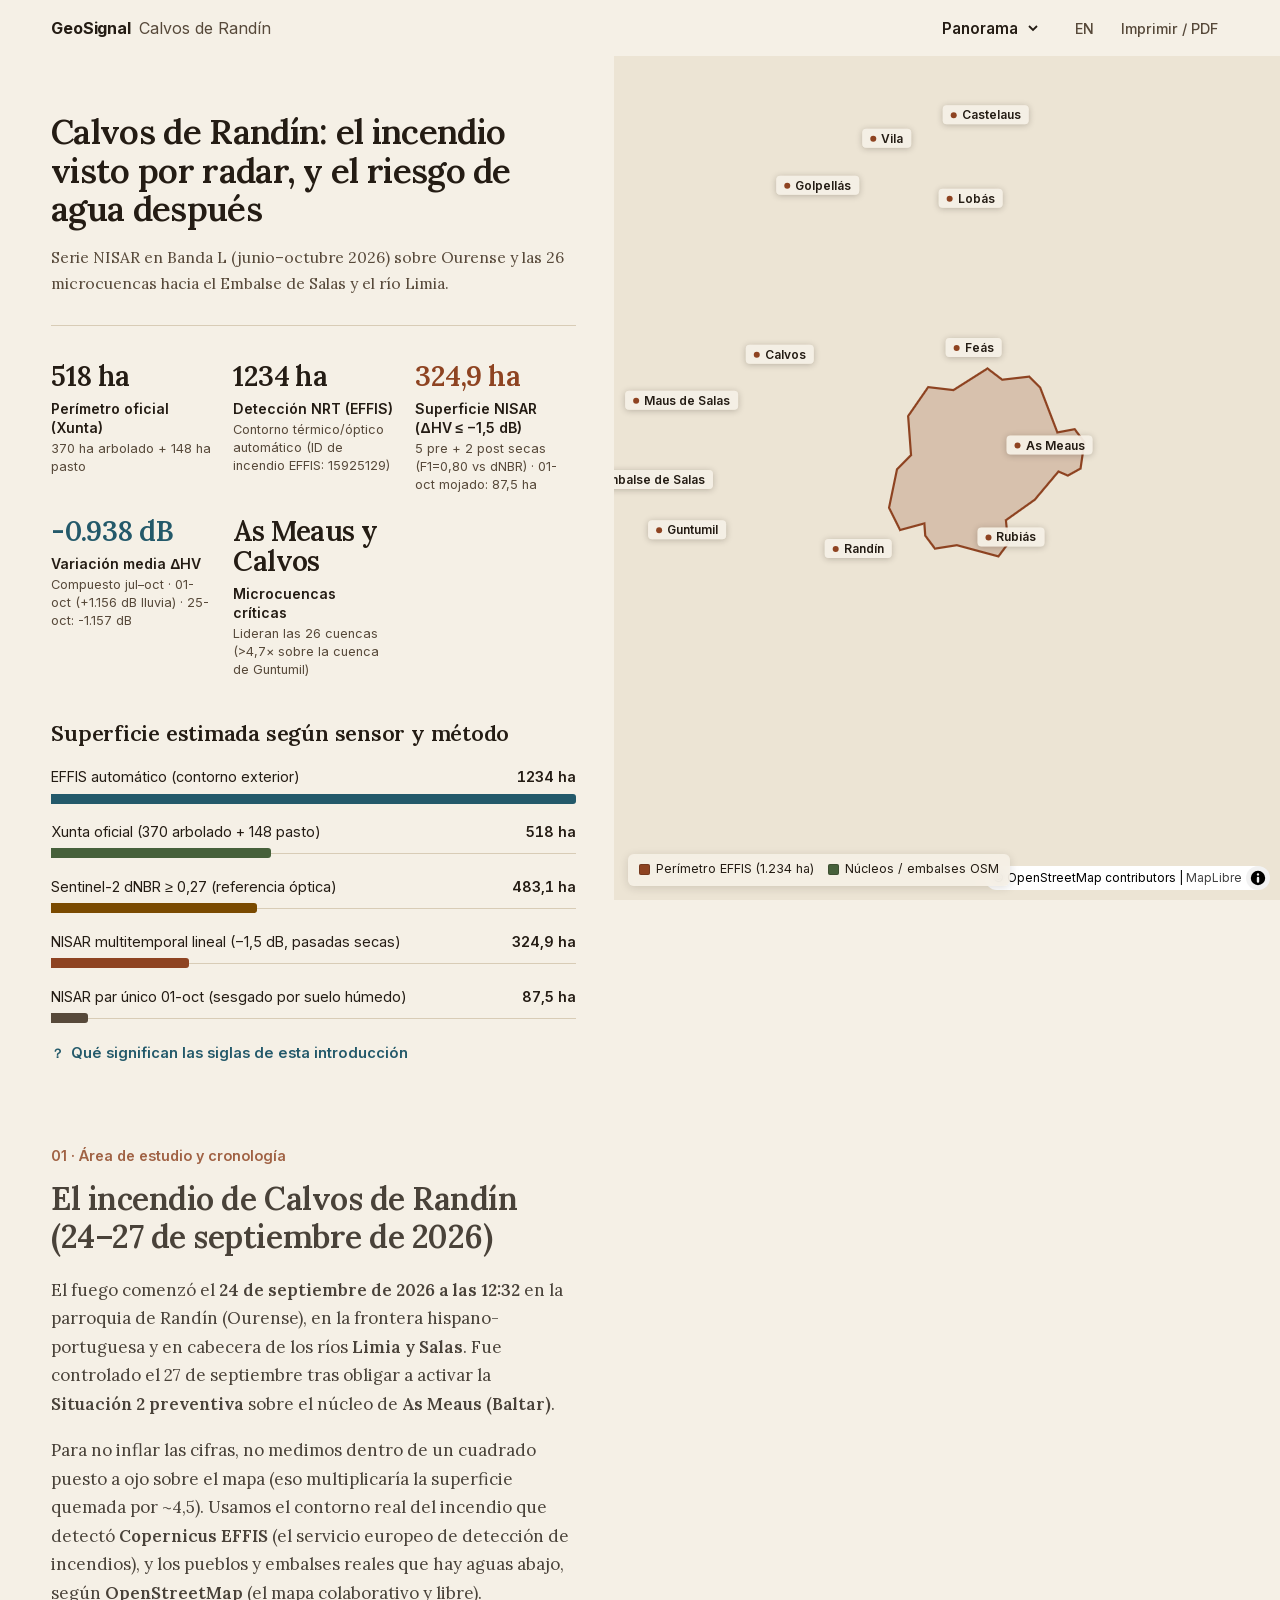
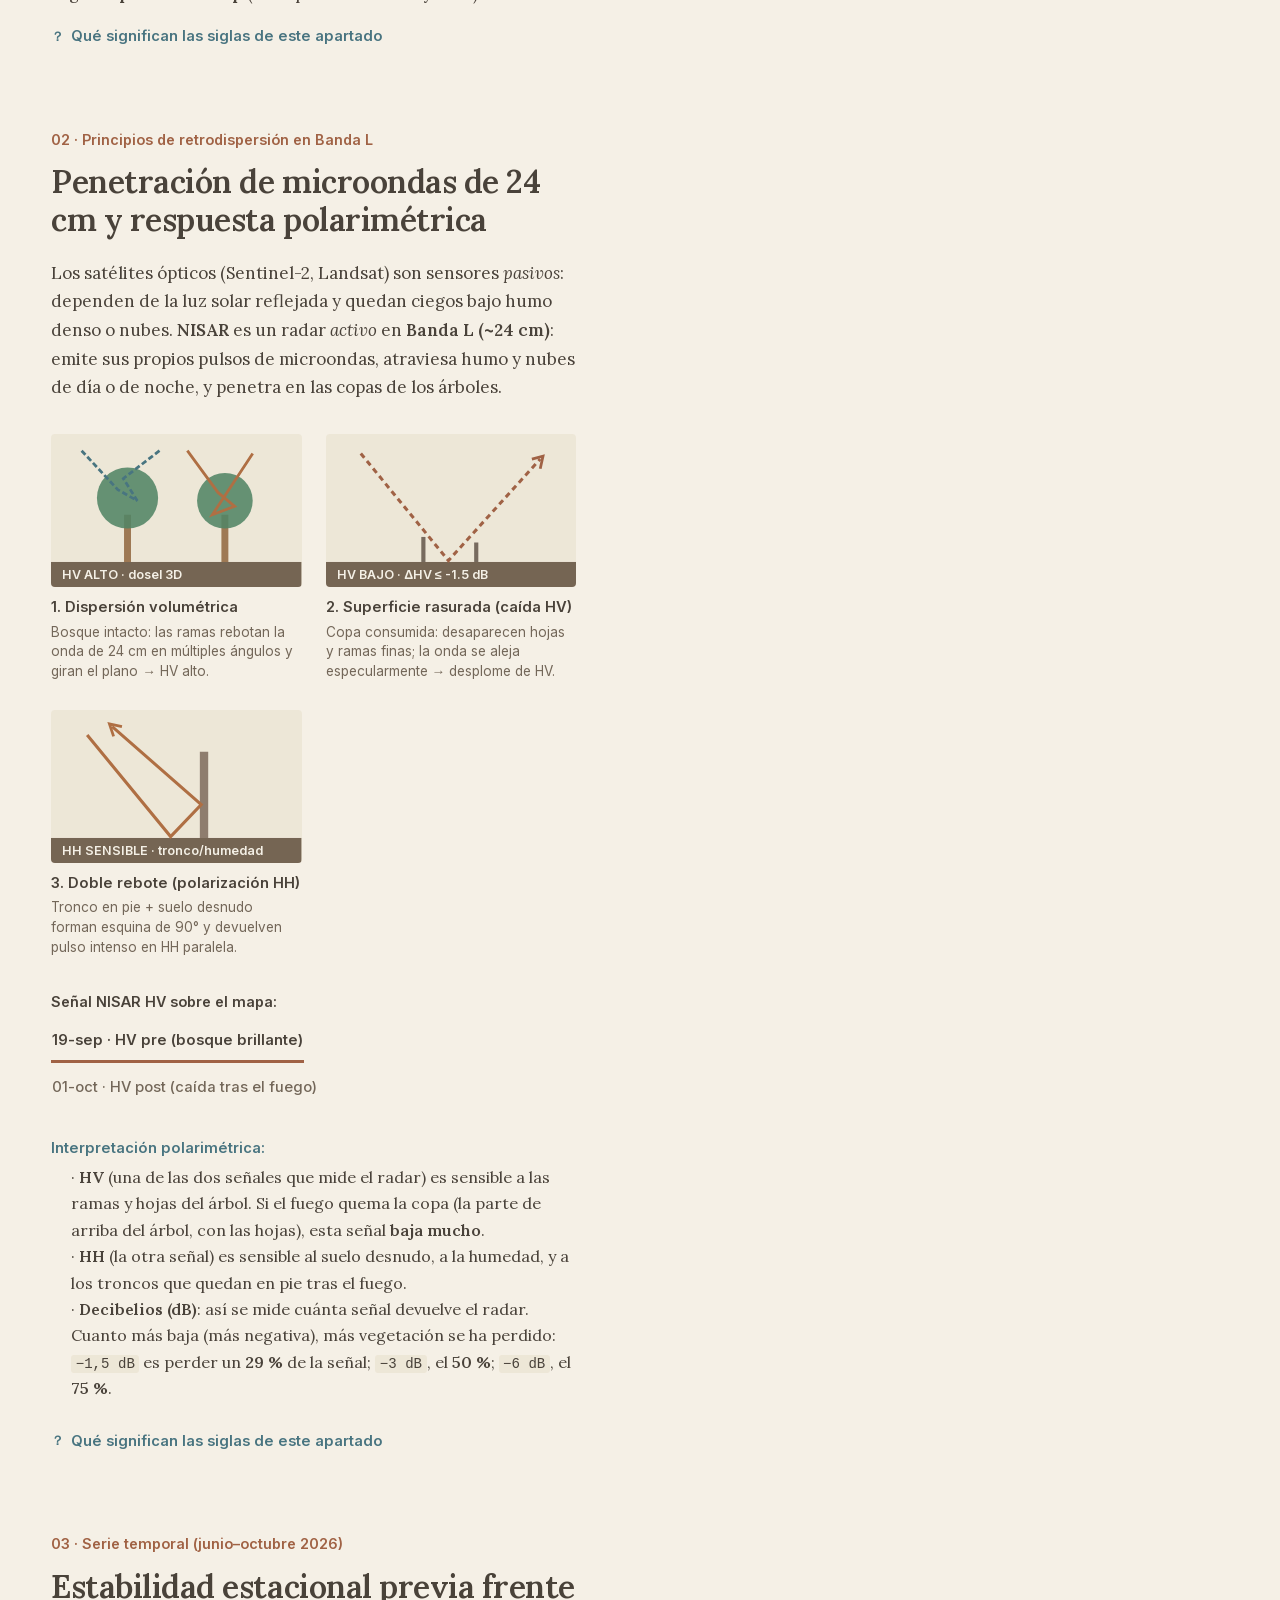
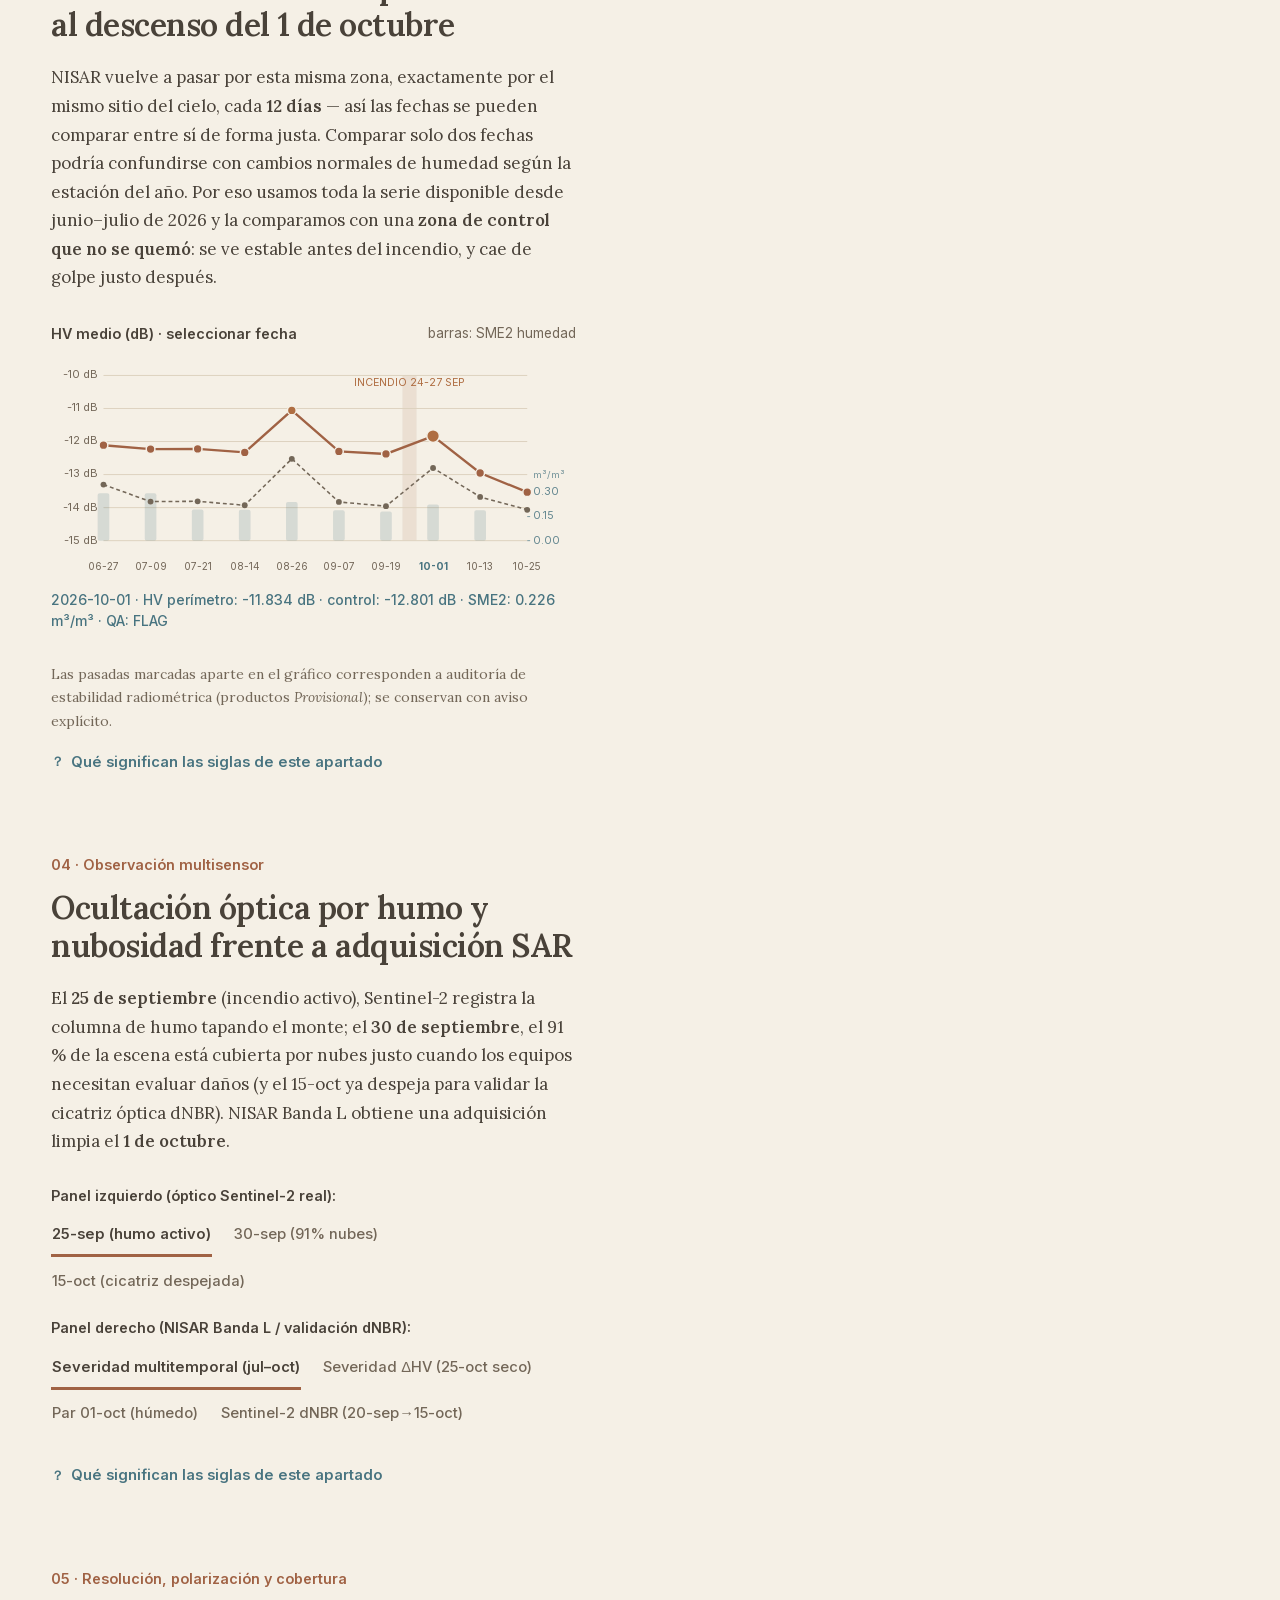
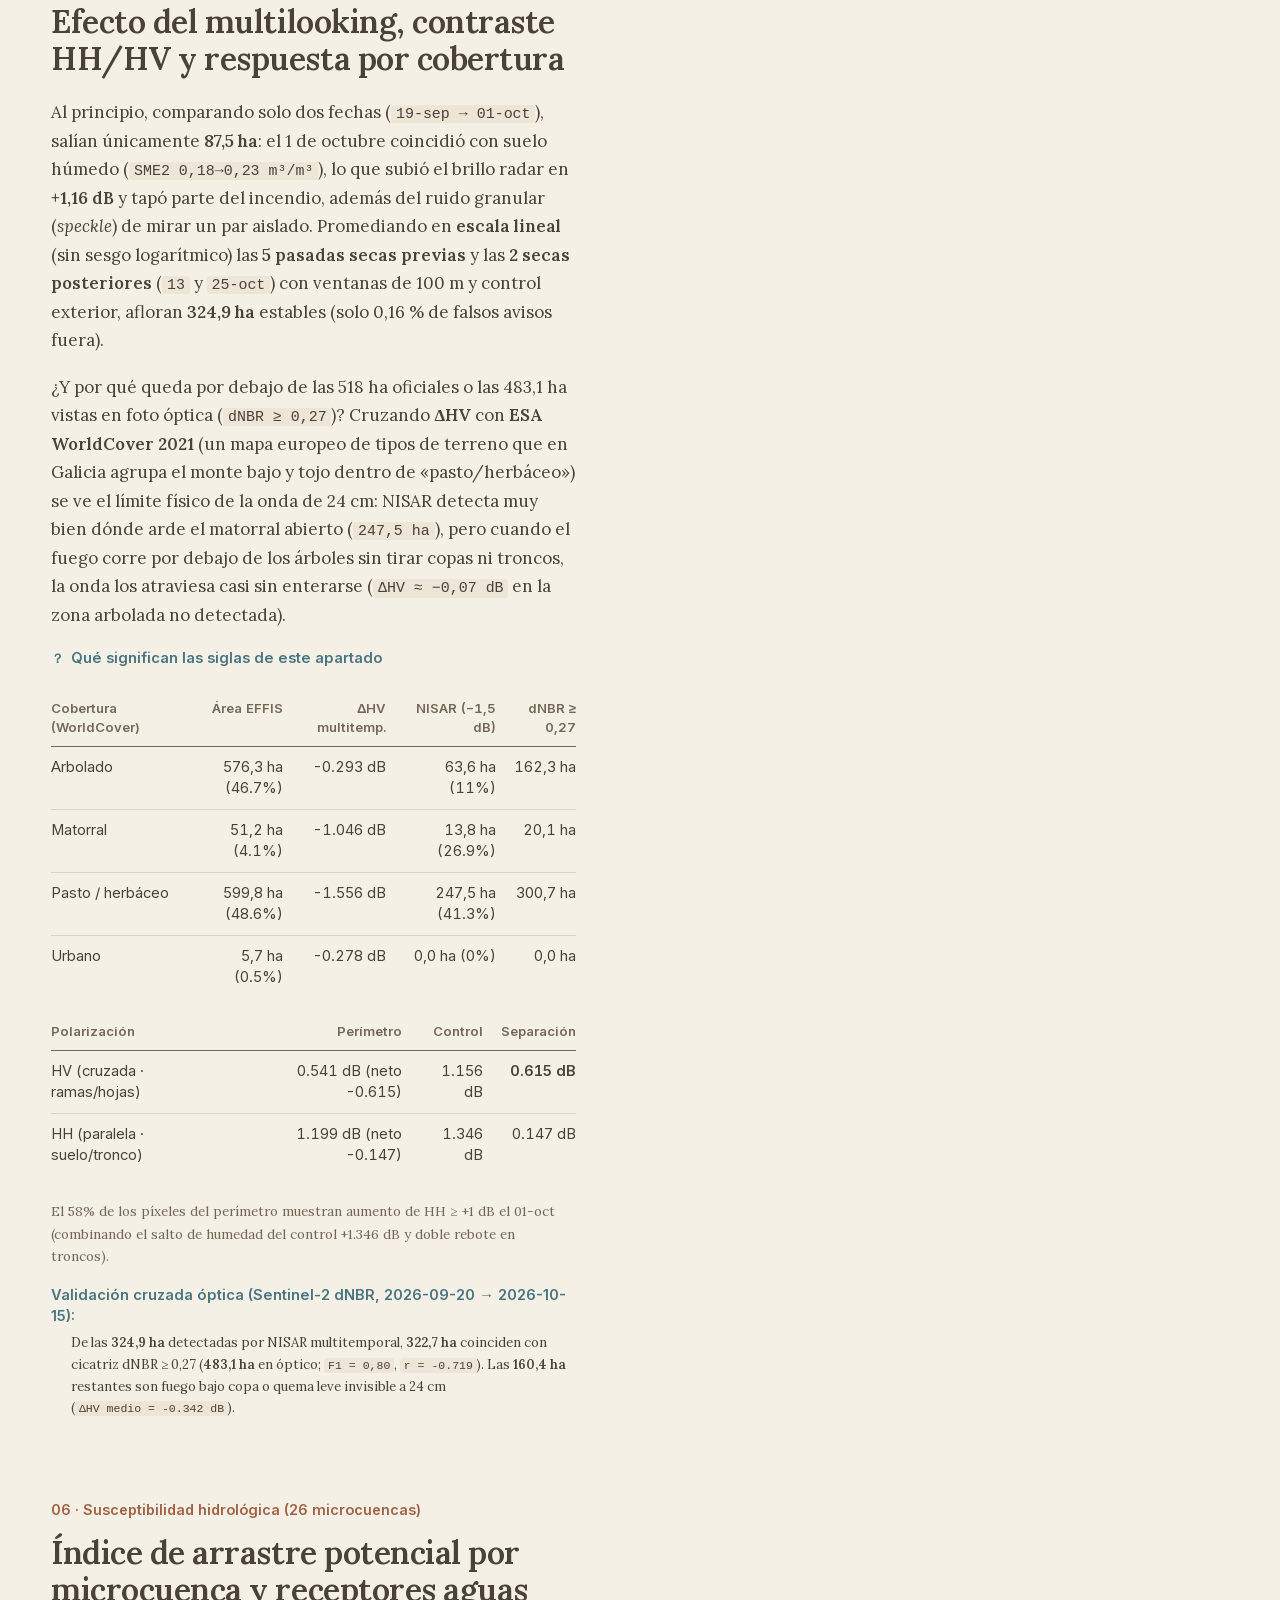
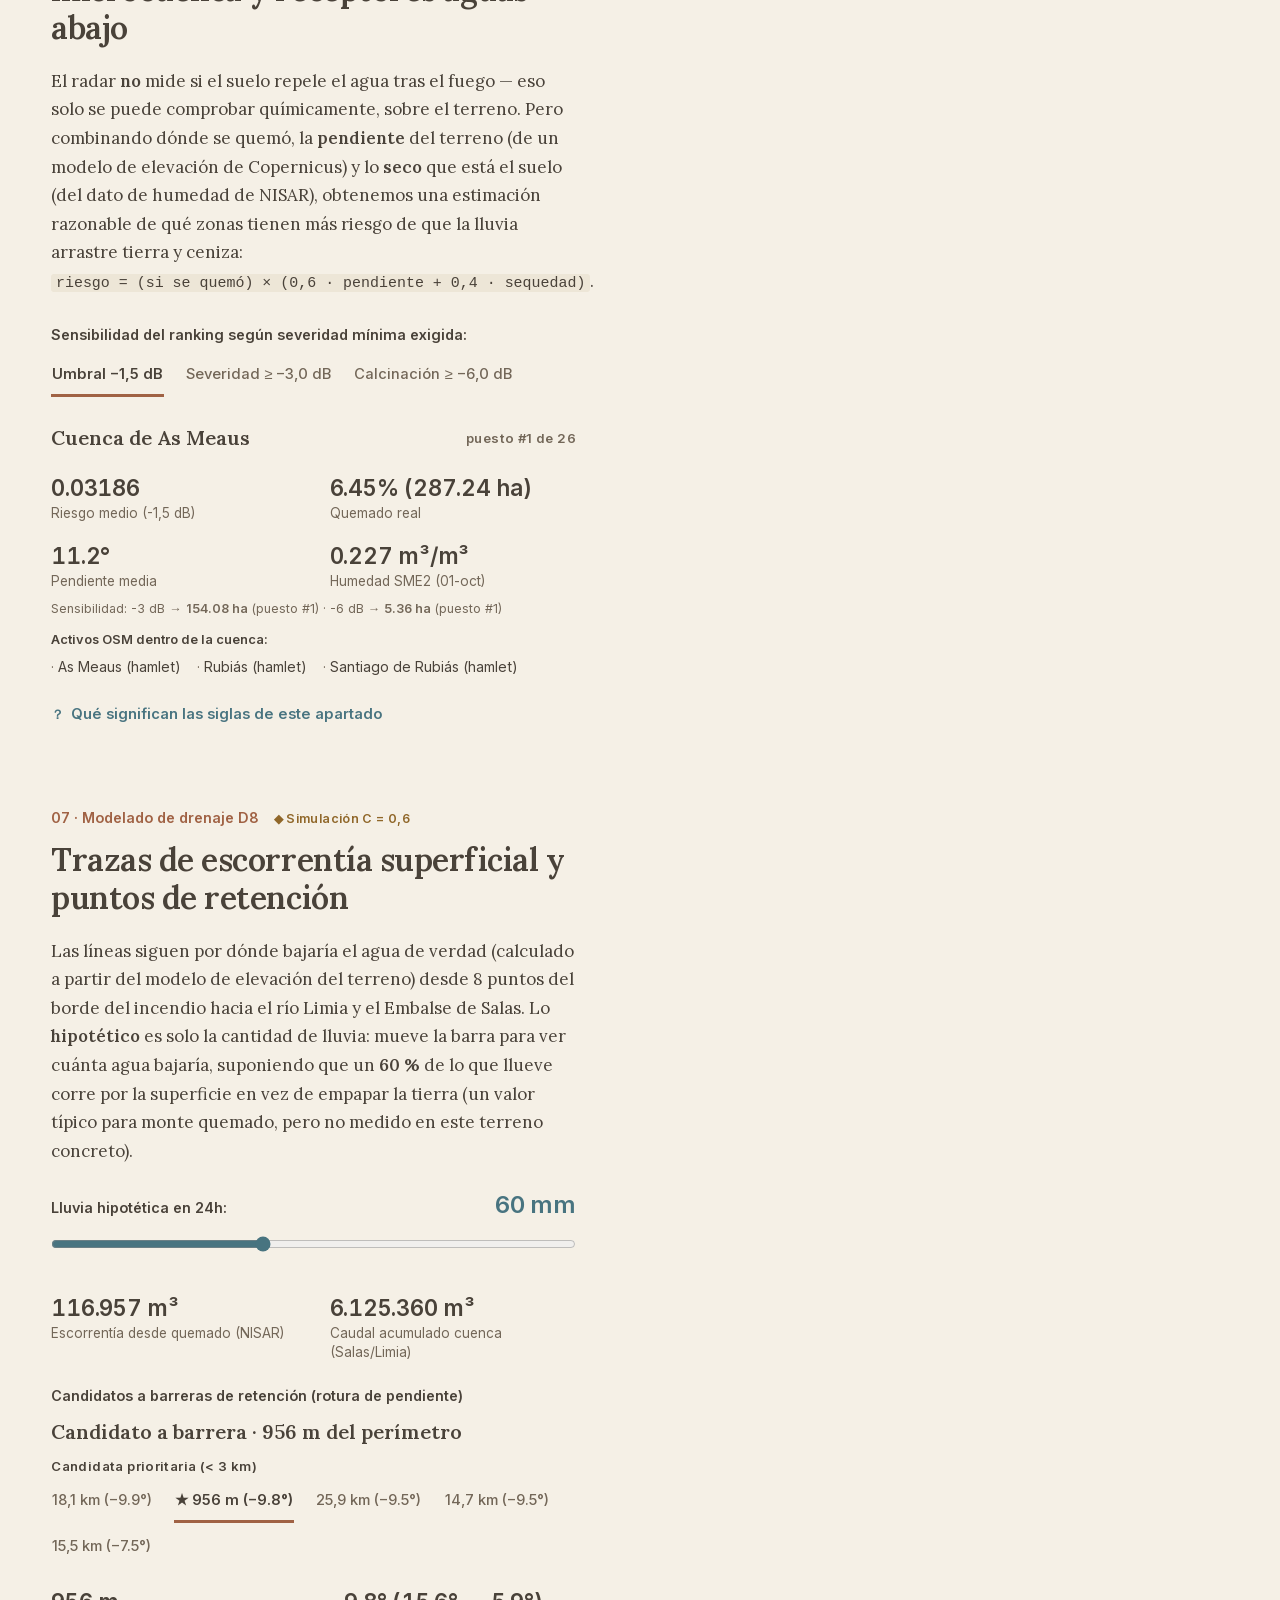
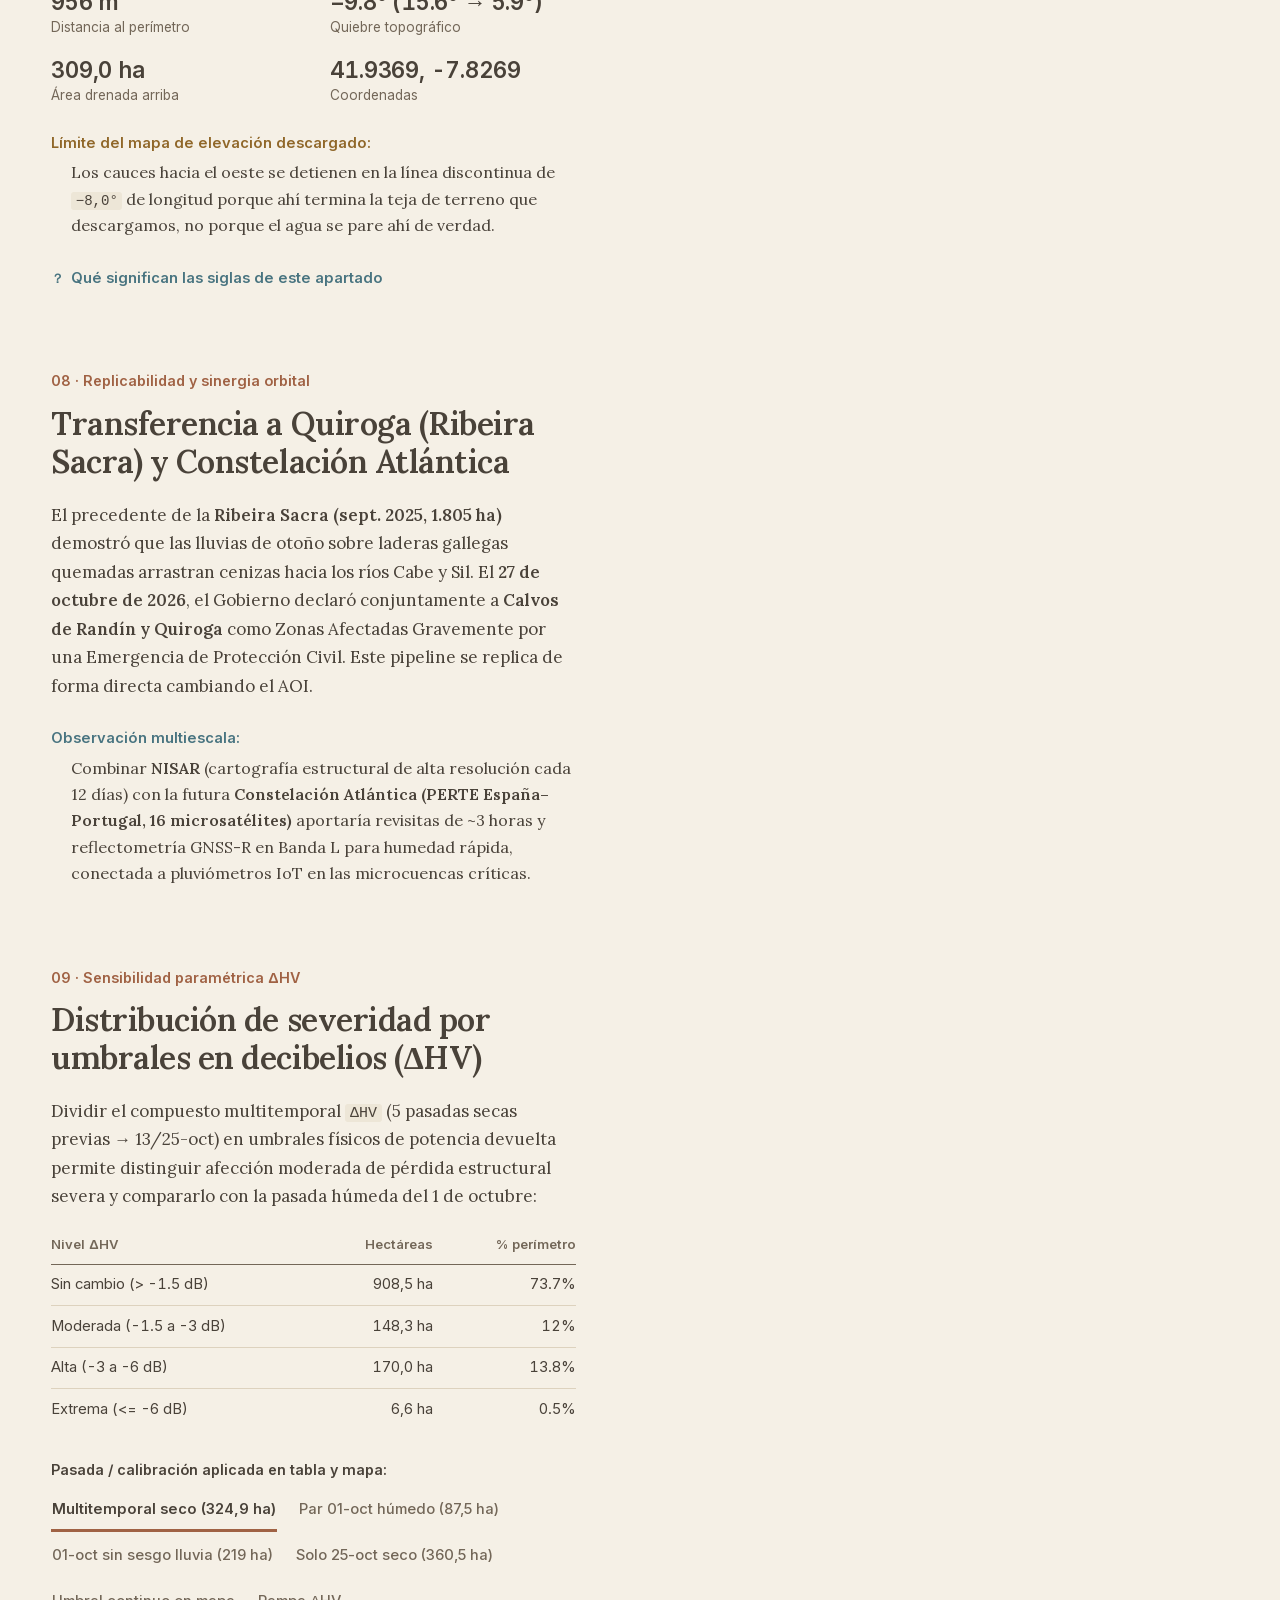
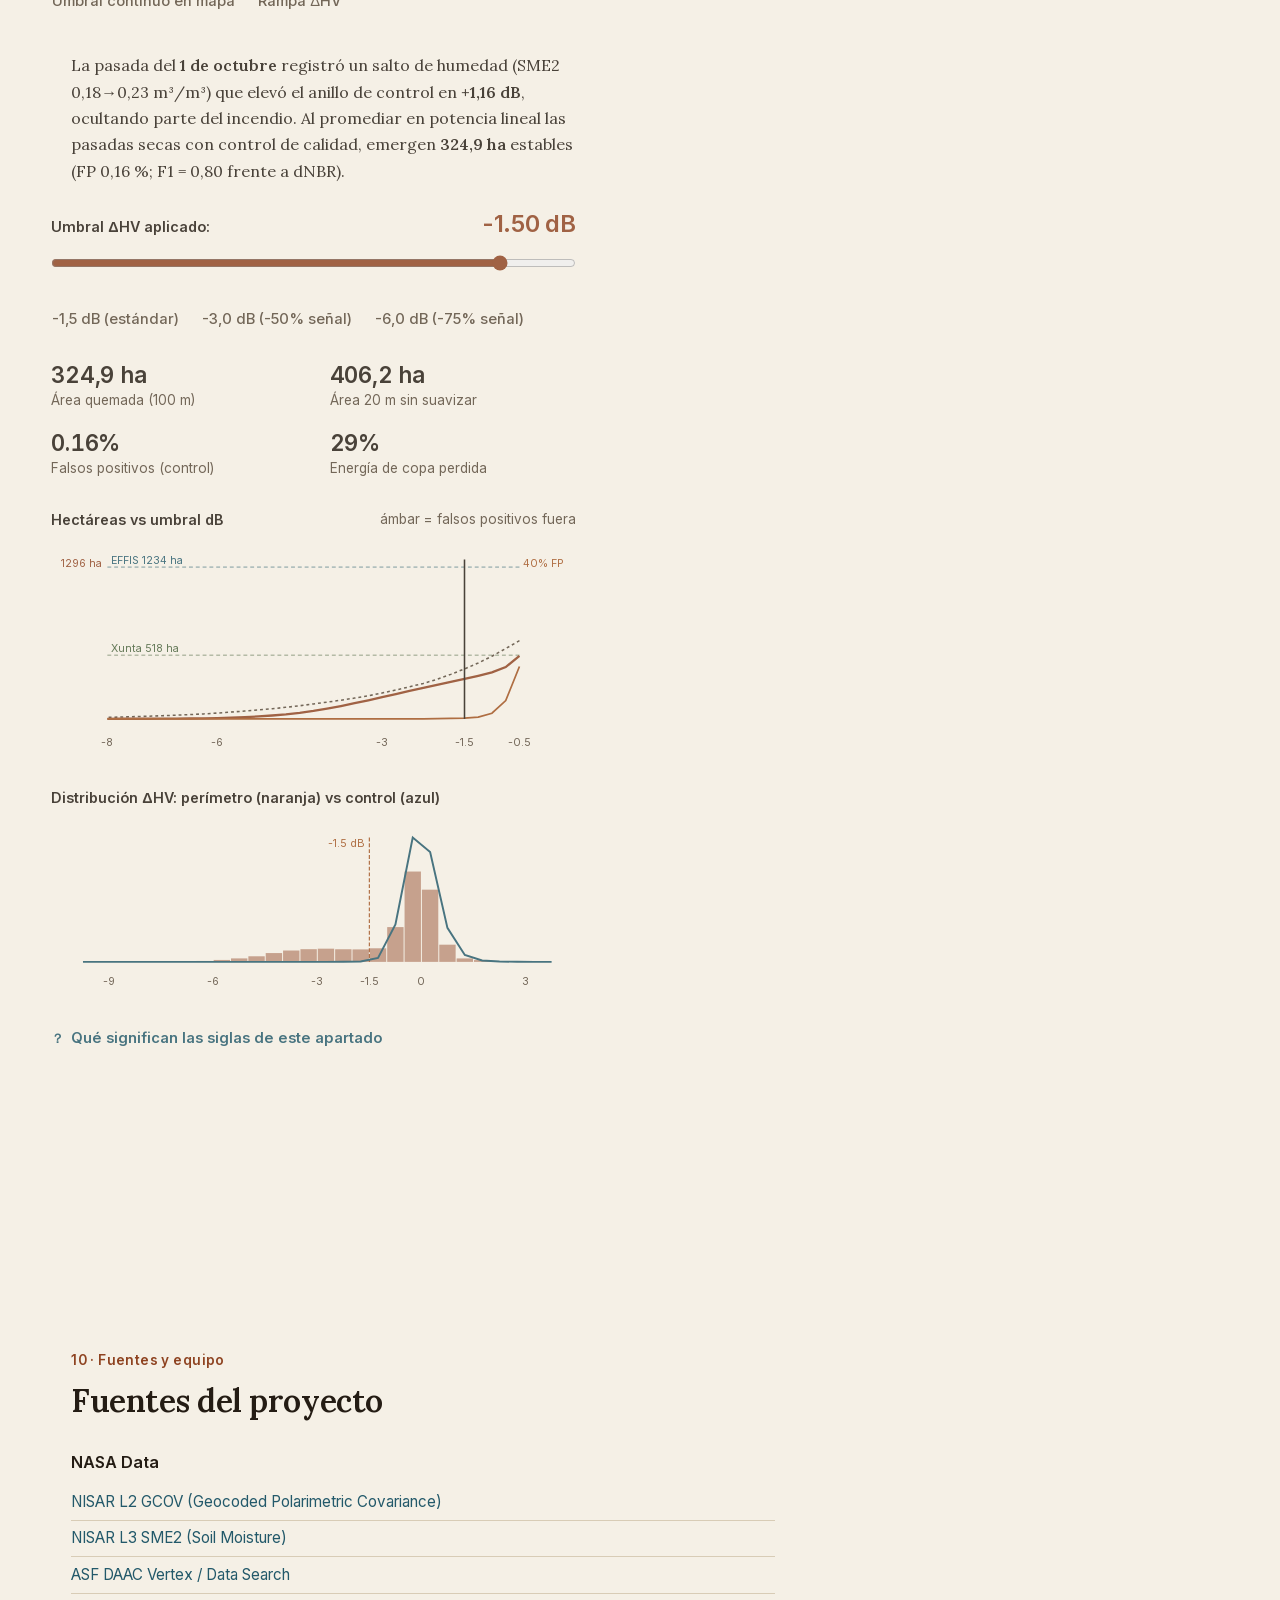
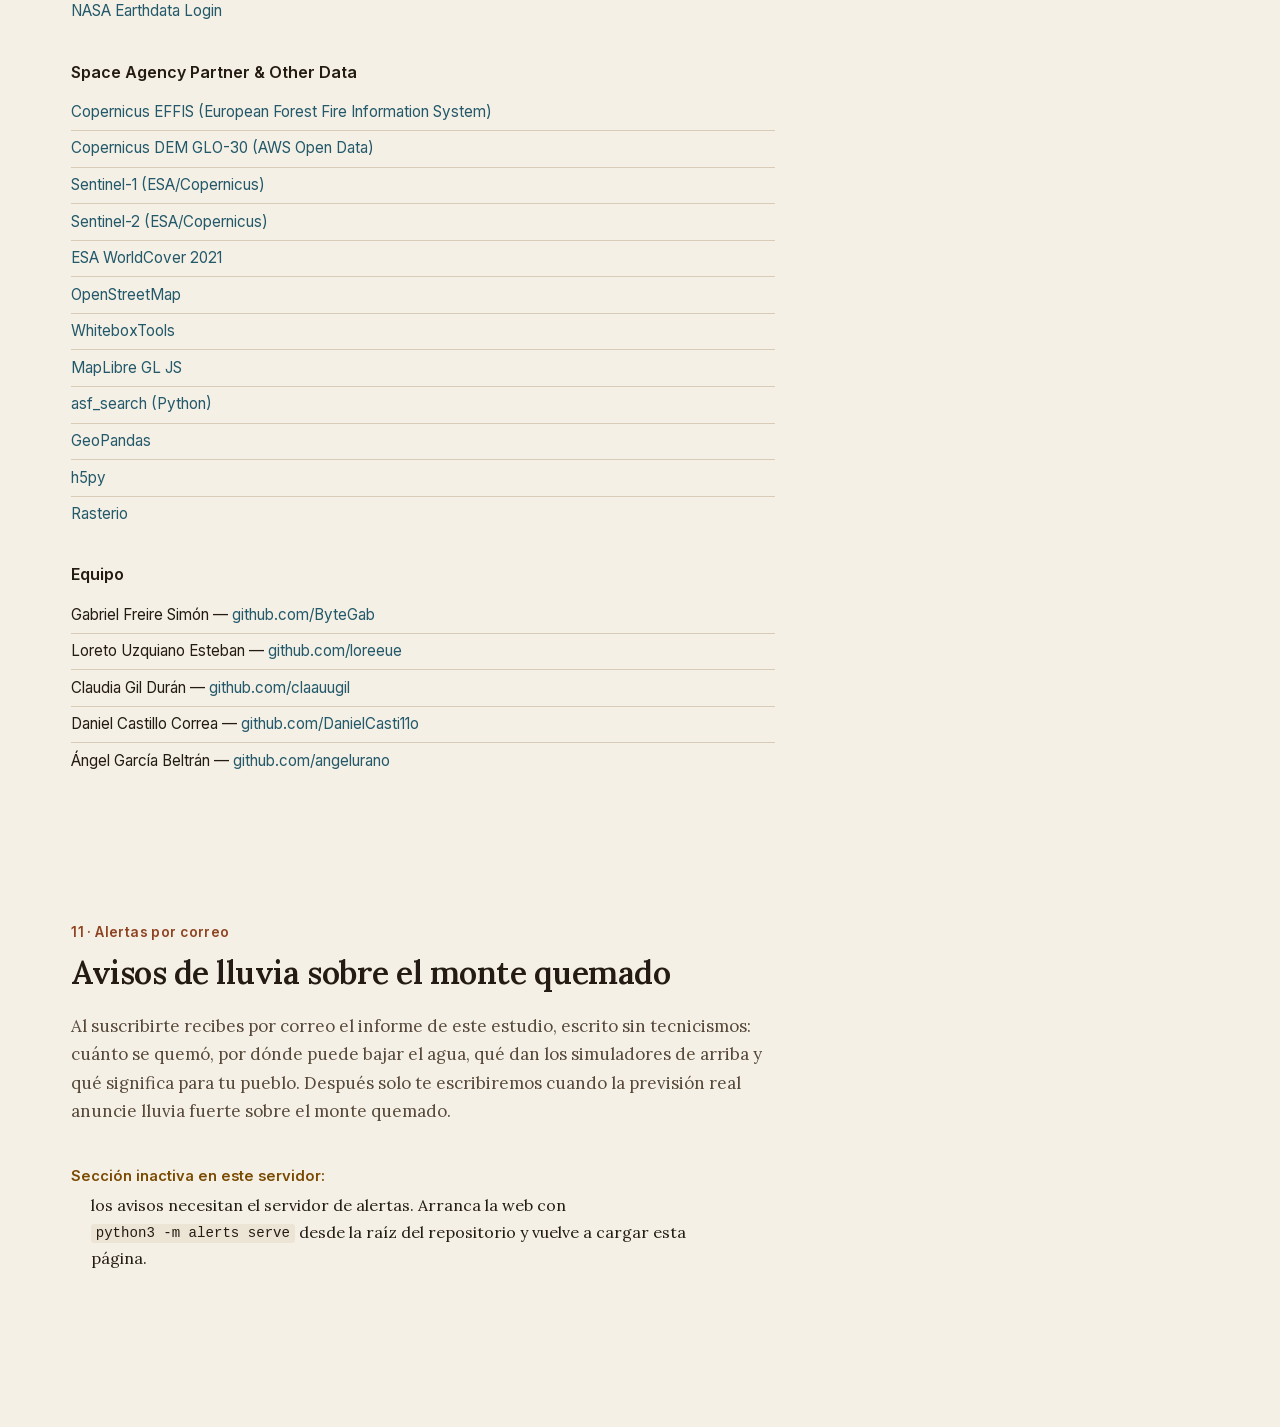
==== commit 17594d70: "Merge main accessible StoryMap updates, fix strict JSON null places, and update AGENTS.md" ====
--- a/web/index.html
+++ b/web/index.html
@@ -32,7 +32,7 @@
       <a class="toc-pill" data-step="8" href="#cap-8">7. Drenaje D8</a>
       <a class="toc-pill" data-step="9" href="#cap-9">8. Replicabilidad</a>
       <a class="toc-pill" data-step="5" href="#cap-5">9. Umbrales ΔHV</a>
-      <a class="toc-pill" data-step="10" href="#cap-10">10. Auditoría QA</a>
+      <a class="toc-pill" data-step="10" href="#cap-10">10. Fuentes y equipo</a>
       <a class="toc-pill" data-step="11" href="#cap-11">11. Alertas</a>
       </div>
     </nav>
@@ -49,7 +49,7 @@
       <!-- PANORAMA INICIAL -->
       <section class="summary-step step-card is-active" data-step="summary" id="panorama">
         <header class="report-intro">
-          <h1 id="hero-title" data-i18n="heroTitle">Calvos de Randín: severidad SAR en Banda L y susceptibilidad hidrológica</h1>
+          <h1 id="hero-title" data-i18n="heroTitle">Calvos de Randín: el incendio visto por radar, y el riesgo de agua después</h1>
           <p class="hero-lead" id="hero-lead" data-i18n="heroLead">
             Serie NISAR en Banda L (junio–octubre 2026) sobre Ourense y las 26 microcuencas hacia el Embalse de Salas y el río Limia.
           </p>
@@ -64,7 +64,7 @@
           <div class="kpi-card">
             <div class="k" data-i18n="kpi2K">Detección NRT (EFFIS)</div>
             <div class="v" id="kpi-effis">—</div>
-            <div class="s" data-i18n="kpi2S">Contorno térmico/óptico automático (fire_id 15925129)</div>
+            <div class="s" data-i18n="kpi2S">Contorno térmico/óptico automático (ID de incendio EFFIS: 15925129)</div>
           </div>
           <div class="kpi-card">
             <div class="k" data-i18n="kpi3K">Superficie NISAR (ΔHV ≤ −1,5 dB)</div>
@@ -112,6 +112,16 @@
           </div>
         </div>
       </section>
+
+      <details class="glossary intro-glossary">
+        <summary>Qué significan las siglas de esta introducción</summary>
+        <dl data-i18n-html="heroGloss">
+          <dt>ha (hectárea)</dt><dd>Unidad de superficie. 1 ha = 100 × 100 m, como un campo de fútbol y medio.</dd>
+          <dt>dB (decibelio)</dt><dd>Mide cuánta señal de radar vuelve al satélite. Cuanto más bajo (más negativo), menos vegetación queda.</dd>
+          <dt>NRT (near real time)</dt><dd>Detección automática por satélite, a los pocos días del incendio — antes de que nadie lo mida sobre el terreno.</dd>
+          <dt>EFFIS</dt><dd>Servicio europeo (Copernicus) que detecta incendios por satélite en toda la UE.</dd>
+        </dl>
+      </details>
 
       <article class="step-card" data-step="1" id="cap-1">
         <div class="step-num"><span data-i18n="c1Num">01 · Área de estudio y cronología</span></div>
@@ -123,10 +133,19 @@
           <strong>As Meaus (Baltar)</strong>.
         </p>
         <p data-i18n-html="c1P2">
-          En lugar de recortar estadísticas con un rectángulo arbitrario (que sobreestima la superficie ~4,5×),
-          usamos el polígono NRT real de <strong>Copernicus EFFIS</strong> y los núcleos y embalses reales de OpenStreetMap
-          aguas abajo.
-        </p>
+          Para no inflar las cifras, no medimos dentro de un cuadrado puesto a ojo sobre el mapa (eso multiplicaría
+          la superficie quemada por ~4,5). Usamos el contorno real del incendio que detectó <strong>Copernicus EFFIS</strong>
+          (el servicio europeo de detección de incendios), y los pueblos y embalses reales que hay aguas abajo, según
+          <strong>OpenStreetMap</strong> (el mapa colaborativo y libre).
+        </p>
+        <details class="glossary">
+          <summary>Qué significan las siglas de este apartado</summary>
+          <dl data-i18n-html="c1Gloss">
+            <dt>ha (hectárea)</dt><dd>Unidad de superficie. 1 ha = 100 × 100 m.</dd>
+            <dt>EFFIS</dt><dd>Servicio europeo de detección automática de incendios por satélite.</dd>
+            <dt>OpenStreetMap</dt><dd>Mapa del mundo hecho por voluntarios, de uso libre; de ahí sacamos los pueblos y embalses reales.</dd>
+          </dl>
+        </details>
       </article>
 
       <article class="step-card" data-step="2" id="cap-2">
@@ -147,20 +166,33 @@
         </div>
         <div class="human-tip" data-i18n-html="c2Tip">
           <strong>Interpretación polarimétrica:</strong><br/>
-          · <strong>HV (polarización cruzada)</strong> = sensible al volumen 3D del dosel (ramas y hojas). Si el fuego consume la copa, <strong>HV se atenúa</strong>.<br/>
-          · <strong>HH (polarización paralela)</strong> = sensible al suelo desnudo, humedad superficial y <em>doble rebote</em> en troncos en pie.<br/>
-          · <strong>Decibelios (dB)</strong>: <code>−1,5 dB</code> equivale a perder <strong>29 %</strong> de la potencia devuelta; <code>−3 dB</code>, el <strong>50 %</strong>; <code>−6 dB</code>, el <strong>75 %</strong>.
-        </div>
+          · <strong>HV</strong> (una de las dos señales que mide el radar) es sensible a las ramas y hojas del árbol.
+          Si el fuego quema la copa (la parte de arriba del árbol, con las hojas), esta señal <strong>baja mucho</strong>.<br/>
+          · <strong>HH</strong> (la otra señal) es sensible al suelo desnudo, a la humedad, y a los troncos que quedan
+          en pie tras el fuego.<br/>
+          · <strong>Decibelios (dB)</strong>: así se mide cuánta señal devuelve el radar. Cuanto más baja (más negativa),
+          más vegetación se ha perdido: <code>−1,5 dB</code> es perder un <strong>29 %</strong> de la señal; <code>−3 dB</code>,
+          el <strong>50 %</strong>; <code>−6 dB</code>, el <strong>75 %</strong>.
+        </div>
+        <details class="glossary">
+          <summary>Qué significan las siglas de este apartado</summary>
+          <dl data-i18n-html="c2Gloss">
+            <dt>Banda L</dt><dd>Un tipo de onda de radar de unos 24 cm. Cuanto más larga la onda, mejor atraviesa el humo, las nubes y las hojas.</dd>
+            <dt>HV / HH</dt><dd>Las dos formas en que el radar envía y recibe su señal. Cada una reacciona distinto según lo que haya debajo: HV a ramas y hojas, HH al suelo y los troncos.</dd>
+            <dt>dB (decibelio)</dt><dd>Mide cuánta señal de radar vuelve al satélite. Cuanto más baja (más negativa), más vegetación se ha perdido.</dd>
+          </dl>
+        </details>
       </article>
 
       <article class="step-card" data-step="3" id="cap-3">
         <div class="step-num"><span data-i18n="c3Num">03 · Serie temporal (junio–octubre 2026)</span></div>
         <h2 data-i18n="c3Title">Estabilidad estacional previa frente al descenso del 1 de octubre</h2>
         <p data-i18n-html="c3P1">
-          NISAR cartografía este corredor (<strong>Track 15 / Frame 23 ascendente</strong>) cada <strong>12 días</strong>.
-          Comparar solo dos fechas podría confundirse con cambios estacionales de humedad. Al analizar toda la serie
-          disponible desde junio–julio de 2026 frente a una <strong>zona de control exterior no quemada</strong>, la
-          estabilidad previa contrasta con el escalón abrupto tras el incendio.
+          NISAR vuelve a pasar por esta misma zona, exactamente por el mismo sitio del cielo, cada <strong>12 días</strong>
+          — así las fechas se pueden comparar entre sí de forma justa. Comparar solo dos fechas podría confundirse con
+          cambios normales de humedad según la estación del año. Por eso usamos toda la serie disponible desde junio–julio
+          de 2026 y la comparamos con una <strong>zona de control que no se quemó</strong>: se ve estable antes del incendio,
+          y cae de golpe justo después.
         </p>
         <div class="chart-box">
           <div class="chart-title"><span data-i18n="c3ChartL">HV medio (dB) · seleccionar fecha</span><span data-i18n="c3ChartR">barras: SME2 humedad</span></div>
@@ -168,8 +200,16 @@
           <div id="ts-selected-readout" aria-live="polite" style="font-family:var(--mono);font-size:0.75rem;color:var(--cyan);margin-top:0.4rem"></div>
         </div>
         <p style="font-size:0.86rem;color:var(--text-muted)" data-i18n-html="c3Note">
-          Los puntos amarillos marcan pasadas señaladas en auditoría de estabilidad radiométrica (productos <em>Provisional</em>); se conservan con aviso explícito.
-        </p>
+          Las pasadas marcadas aparte en el gráfico corresponden a auditoría de estabilidad radiométrica (productos <em>Provisional</em>); se conservan con aviso explícito.
+        </p>
+        <details class="glossary">
+          <summary>Qué significan las siglas de este apartado</summary>
+          <dl data-i18n-html="c3Gloss">
+            <dt>dB (decibelio)</dt><dd>Mide cuánta señal de radar vuelve al satélite. Cuanto más baja, más vegetación se ha perdido.</dd>
+            <dt>SME2</dt><dd>El dato de humedad del suelo de NISAR (de su nombre en inglés, Soil Moisture).</dd>
+            <dt>Provisional</dt><dd>NISAR es una misión muy nueva; sus datos aún no tienen la calibración final y podrían ajustarse ligeramente más adelante.</dd>
+          </dl>
+        </details>
       </article>
 
       <article class="step-card" data-step="4" id="cap-4">
@@ -195,24 +235,42 @@
             <button class="pill-btn" type="button" data-rad-key="dnbr_s2.png" data-i18n="c4Rad4">Sentinel-2 dNBR (20-sep→15-oct)</button>
           </div>
         </div>
+        <details class="glossary">
+          <summary>Qué significan las siglas de este apartado</summary>
+          <dl data-i18n-html="c4Gloss">
+            <dt>dNBR</dt><dd>Un índice calculado con fotos normales de satélite (no radar) que mide cuánto cambió el verdor de la vegetación. Lo usamos para comprobar que el radar acierta.</dd>
+          </dl>
+        </details>
       </article>
 
       <article class="step-card" data-step="6" id="cap-6">
         <div class="step-num"><span data-i18n="c6Num">05 · Resolución, polarización y cobertura</span></div>
         <h2 data-i18n="c6Title">Efecto del multilooking, contraste HH/HV y respuesta por cobertura</h2>
         <p data-i18n-html="c6P1">
-          El par inicial <code>19-sep → 01-oct</code> arrojaba solo <strong>87,5 ha</strong> suavizadas porque la pasada
-          del 1 de octubre coincidió con suelo húmedo (<code>SME2 0,18→0,23 m³/m³</code>), elevando toda la escena en
-          <strong>+1,16 dB</strong> y tapando parte de la cicatriz. Promediando en <strong>potencia lineal</strong> las
-          5 pasadas secas previas y las 2 secas posteriores (<code>13</code> y <code>25-oct</code>), con multilook 5×5
-          y calibración de control, afloran <strong>324,9 ha</strong> (0,16 % de falsos positivos fuera del incendio).
+          Al principio, comparando solo dos fechas (<code>19-sep → 01-oct</code>), salían únicamente <strong>87,5 ha</strong>:
+          el 1 de octubre coincidió con suelo húmedo (<code>SME2 0,18→0,23 m³/m³</code>), lo que subió el brillo radar
+          en <strong>+1,16 dB</strong> y tapó parte del incendio, además del ruido granular (<em>speckle</em>) de mirar un
+          par aislado. Promediando en <strong>escala lineal</strong> (sin sesgo logarítmico) las <strong>5 pasadas secas
+          previas</strong> y las <strong>2 secas posteriores</strong> (<code>13</code> y <code>25-oct</code>) con ventanas
+          de 100 m y control exterior, afloran <strong>324,9 ha</strong> estables (solo 0,16 % de falsos avisos fuera).
         </p>
         <p data-i18n-html="c6P2">
-          La diferencia restante hasta las 518 ha oficiales (o 483,1 ha ópticas con <code>dNBR ≥ 0,27</code>) responde a
-          un <strong>límite físico de la Banda L (24 cm)</strong>: según <strong>ESA WorldCover 2021</strong> (que en
-          Galicia agrupa monte bajo/tojo en la clase herbácea), NISAR detecta donde desaparece el matorral abierto,
-          mientras el fuego de superficie bajo copa arbolada deja intactos troncos y ramas gruesas (<code>ΔHV ≈ −0,07 dB</code>).
-        </p>
+          ¿Y por qué queda por debajo de las 518 ha oficiales o las 483,1 ha vistas en foto óptica (<code>dNBR ≥ 0,27</code>)?
+          Cruzando <strong>ΔHV</strong> con <strong>ESA WorldCover 2021</strong> (un mapa europeo de tipos de terreno que en
+          Galicia agrupa el monte bajo y tojo dentro de «pasto/herbáceo») se ve el límite físico de la onda de 24 cm:
+          NISAR detecta muy bien dónde arde el matorral abierto (<code>247,5 ha</code>), pero cuando el fuego corre por
+          debajo de los árboles sin tirar copas ni troncos, la onda los atraviesa casi sin enterarse
+          (<code>ΔHV ≈ −0,07 dB</code> en la zona arbolada no detectada).
+        </p>
+        <details class="glossary">
+          <summary>Qué significan las siglas de este apartado</summary>
+          <dl data-i18n-html="c6Gloss">
+            <dt>speckle</dt><dd>Granulado aleatorio propio de cualquier imagen de radar, no un fallo del satélite ni del terreno.</dd>
+            <dt>ha (hectárea)</dt><dd>Unidad de superficie. 1 ha = 100 × 100 m.</dd>
+            <dt>ΔHV (delta HV)</dt><dd>Cuánto ha cambiado la señal HV entre el antes y el después del incendio.</dd>
+            <dt>WorldCover</dt><dd>Mapa europeo (ESA) que clasifica cada punto del terreno: bosque, pasto, matorral, etc.</dd>
+          </dl>
+        </details>
 
         <table class="data-table">
           <thead>
@@ -235,10 +293,11 @@
         <div class="step-num"><span data-i18n="c7Num">06 · Susceptibilidad hidrológica (26 microcuencas)</span></div>
         <h2 data-i18n="c7Title">Índice de arrastre potencial por microcuenca y receptores aguas abajo</h2>
         <p data-i18n-html="c7P1">
-          El radar <strong>no</strong> detecta químicamente la hidrofobicidad del suelo. Pero al combinar la pérdida de
-          cubierta vegetal (<code>máscara ΔHV</code>), la <strong>pendiente</strong> (Copernicus DEM) y la
-          <strong>sequedad superficial</strong> (NISAR <code>SME2</code>), obtenemos un índice físico de susceptibilidad:
-          <code>riesgo = quemado × (0,6·pendiente + 0,4·sequedad)</code>.
+          El radar <strong>no</strong> mide si el suelo repele el agua tras el fuego — eso solo se puede comprobar
+          químicamente, sobre el terreno. Pero combinando dónde se quemó, la <strong>pendiente</strong> del terreno
+          (de un modelo de elevación de Copernicus) y lo <strong>seco</strong> que está el suelo (del dato de humedad
+          de NISAR), obtenemos una estimación razonable de qué zonas tienen más riesgo de que la lluvia arrastre tierra
+          y ceniza: <code>riesgo = (si se quemó) × (0,6 · pendiente + 0,4 · sequedad)</code>.
         </p>
         <div class="control-box">
           <div style="font-size:0.78rem;color:var(--text-muted);margin-bottom:0.35rem" data-i18n="c7SensLbl">Sensibilidad del ranking según severidad mínima exigida:</div>
@@ -249,15 +308,24 @@
           </div>
           <div class="basin-card" id="basin-inspector" aria-live="polite" data-i18n="c7Prompt">Haz clic en una cuenca del mapa…</div>
         </div>
+        <details class="glossary">
+          <summary>Qué significan las siglas de este apartado</summary>
+          <dl data-i18n-html="c7Gloss">
+            <dt>dB (decibelio)</dt><dd>Mide la caída de señal de radar; cuanto más baja, más severo el daño exigido para contar una zona como "quemada" en este cálculo.</dd>
+            <dt>Microcuenca</dt><dd>Una porción pequeña de terreno que recoge el agua de lluvia de sus laderas hacia un mismo arroyo.</dd>
+          </dl>
+        </details>
       </article>
 
       <article class="step-card" data-step="8" id="cap-8">
         <div class="step-num"><span data-i18n="c8Num">07 · Modelado de drenaje D8</span><span class="step-badge hyp" data-i18n="c8Badge">Simulación C = 0,6</span></div>
         <h2 data-i18n="c8Title">Trazas de escorrentía superficial y puntos de retención</h2>
         <p data-i18n-html="c8P1">
-          Las trazas siguen la dirección de flujo real (D8) calculada sobre el DEM desde 8 puntos del perímetro hacia la
-          red del Limia y el Embalse de Salas. Lo <strong>hipotético</strong> es la intensidad de lluvia: ajusta la barra
-          para estimar el volumen acumulado asumiendo un coeficiente de escorrentía <code>C = 0,6</code> (no medido in situ).
+          Las líneas siguen por dónde bajaría el agua de verdad (calculado a partir del modelo de elevación del terreno)
+          desde 8 puntos del borde del incendio hacia el río Limia y el Embalse de Salas. Lo <strong>hipotético</strong>
+          es solo la cantidad de lluvia: mueve la barra para ver cuánta agua bajaría, suponiendo que un <strong>60 %</strong>
+          de lo que llueve corre por la superficie en vez de empapar la tierra (un valor típico para monte quemado, pero
+          no medido en este terreno concreto).
         </p>
         <div class="control-box">
           <label for="rain-slider">
@@ -271,13 +339,22 @@
           </div>
           <div style="margin-top:1.35rem;font-size:0.88rem;font-weight:600" data-i18n="c8BarTitle">Candidatos a barreras de retención (rotura de pendiente)</div>
           <div class="basin-card" id="barrier-inspector" style="margin-top:0.45rem;font-size:0.86rem;color:var(--text-muted)" data-i18n="c8BarPrompt">
-            Haz clic en un marcador ámbar o gris del mapa para inspeccionar el punto geomorfológico de depósito…
+            Haz clic en un marcador ámbar o gris del mapa para ver ese punto del terreno donde convendría frenar el agua…
           </div>
         </div>
         <div class="callout-warn" data-i18n-html="c8Warn">
-          <strong>Límite del DEM descargado:</strong> los cauces hacia el oeste se detienen en la línea discontinua de
-          <code>−8,0°</code> de longitud porque ahí termina la teja GLO-30 descargada, no porque el agua se pare ahí.
-        </div>
+          <strong>Límite del mapa de elevación descargado:</strong> Los cauces hacia el oeste se detienen en la línea
+          discontinua de <code>−8,0°</code> de longitud porque ahí termina la teja de terreno que descargamos, no porque
+          el agua se pare ahí de verdad.
+        </div>
+        <details class="glossary">
+          <summary>Qué significan las siglas de este apartado</summary>
+          <dl data-i18n-html="c8Gloss">
+            <dt>mm (de lluvia)</dt><dd>Litros de agua por cada metro cuadrado. 20 mm = 20 litros por m².</dd>
+            <dt>m³ (metro cúbico)</dt><dd>Unidad de volumen de agua. 1 m³ = 1.000 litros.</dd>
+            <dt>DEM</dt><dd>Un mapa donde cada punto tiene su altura; con eso se calcula por dónde bajaría el agua.</dd>
+          </dl>
+        </details>
       </article>
 
       <article class="step-card" data-step="9" id="cap-9">
@@ -349,9 +426,17 @@
           <div id="chart-threshold"></div>
         </div>
         <div class="chart-box">
-          <div class="chart-title"><span data-i18n="c5Ch2">Distribución ΔHV: perímetro (terracota) vs control (cian)</span></div>
+          <div class="chart-title"><span data-i18n="c5Ch2">Distribución ΔHV: perímetro (naranja) vs control (azul)</span></div>
           <div id="chart-histogram"></div>
         </div>
+        <details class="glossary">
+          <summary>Qué significan las siglas de este apartado</summary>
+          <dl data-i18n-html="c5Gloss">
+            <dt>dB (decibelio)</dt><dd>Mide la caída de señal de radar. Cuanto más baja (más negativa), más daño.</dd>
+            <dt>ΔHV (delta HV)</dt><dd>La diferencia entre la señal HV de antes y de después del incendio.</dd>
+            <dt>ha (hectárea)</dt><dd>Unidad de superficie. 1 ha = 100 × 100 m.</dd>
+          </dl>
+        </details>
       </article>
 
     </main>
@@ -378,28 +463,41 @@
 
   <!-- CAPÍTULO 10: METODOLOGÍA, AUDITORÍA QA Y LÍMITES -->
   <section class="report-footer" id="cap-10">
-    <div class="eyebrow" data-i18n="c10Num">10 · Registro radiométrico y limitaciones</div>
-    <h2 data-i18n="c10Title">Auditoría de pasadas NISAR, fuentes y restricciones del modelo</h2>
-    <p style="color:var(--text-muted);max-width:80ch" data-i18n-html="c10P1">
-      Todos los cálculos se ejecutan en Python offline sobre datos abiertos de NASA/ISRO (NISAR <em>Provisional</em> GCOV y SME2,
-      Track 15 / Frame 23), Copernicus (DEM GLO-30 y EFFIS NRT), ESA WorldCover 2021 y OpenStreetMap.
-    </p>
-
-    <table class="data-table">
-      <thead>
-        <tr><th scope="col" data-i18n="c10Th1">Fecha pasada</th><th scope="col" class="num" data-i18n="c10Th2">Cobertura perímetro</th><th scope="col" class="num" data-i18n="c10Th3">HV control medio</th><th scope="col" class="num" data-i18n="c10Th4">Desviación vs mediana</th><th scope="col" data-i18n="c10Th5">Estado QA</th></tr>
-      </thead>
-      <tbody id="qa-tbody"></tbody>
-    </table>
-
-    <div class="callout-warn" data-i18n-html="c10Warn">
-      <strong>Limitaciones explícitas:</strong>
-      (1) El radar no mide hidrofobicidad química ni granulometría del suelo;
-      (2) la lluvia previa a la pasada puede elevar la retrodispersión y enmascarar pérdidas leves de copa;
-      (3) la cobertura ESA WorldCover corresponde a 2021;
-      (4) la simulación de lluvia usa C = 0,6 asumido y se trunca en −8,0° W;
-      (5) las pasadas NISAR son productos en fase <em>Provisional</em>.
-    </div>
+    <div class="eyebrow" data-i18n="c10Num">10 · Fuentes y equipo</div>
+    <h2 data-i18n="c10Title">Fuentes del proyecto</h2>
+
+    <h3 data-i18n="c10NasaH">NASA Data</h3>
+    <ul class="source-list">
+      <li><a href="https://www.earthdata.nasa.gov/data/catalog/asf-nisar-l2-gcov-provisional-v1-1" target="_blank" rel="noopener">NISAR L2 GCOV (Geocoded Polarimetric Covariance)</a></li>
+      <li><a href="https://www.earthdata.nasa.gov/data/catalog/asf-nisar-l3-sme2-provisional-v1-1" target="_blank" rel="noopener">NISAR L3 SME2 (Soil Moisture)</a></li>
+      <li><a href="https://search.asf.alaska.edu/" target="_blank" rel="noopener">ASF DAAC Vertex / Data Search</a></li>
+      <li><a href="https://urs.earthdata.nasa.gov/" target="_blank" rel="noopener">NASA Earthdata Login</a></li>
+    </ul>
+
+    <h3 data-i18n="c10OtherH">Space Agency Partner &amp; Other Data</h3>
+    <ul class="source-list">
+      <li><a href="https://forest-fire.emergency.copernicus.eu/" target="_blank" rel="noopener">Copernicus EFFIS (European Forest Fire Information System)</a></li>
+      <li><a href="https://registry.opendata.aws/copernicus-dem/" target="_blank" rel="noopener">Copernicus DEM GLO-30 (AWS Open Data)</a></li>
+      <li><a href="https://sentiwiki.copernicus.eu/web/sentinel-1" target="_blank" rel="noopener">Sentinel-1 (ESA/Copernicus)</a></li>
+      <li><a href="https://sentiwiki.copernicus.eu/web/sentinel-2" target="_blank" rel="noopener">Sentinel-2 (ESA/Copernicus)</a></li>
+      <li><a href="https://esa-worldcover.org/en" target="_blank" rel="noopener">ESA WorldCover 2021</a></li>
+      <li><a href="https://www.openstreetmap.org/" target="_blank" rel="noopener">OpenStreetMap</a></li>
+      <li><a href="https://www.whiteboxgeo.com/" target="_blank" rel="noopener">WhiteboxTools</a></li>
+      <li><a href="https://maplibre.org/" target="_blank" rel="noopener">MapLibre GL JS</a></li>
+      <li><a href="https://github.com/asfadmin/Discovery-asf_search" target="_blank" rel="noopener">asf_search (Python)</a></li>
+      <li><a href="https://geopandas.org/" target="_blank" rel="noopener">GeoPandas</a></li>
+      <li><a href="https://www.h5py.org/" target="_blank" rel="noopener">h5py</a></li>
+      <li><a href="https://rasterio.readthedocs.io/" target="_blank" rel="noopener">Rasterio</a></li>
+    </ul>
+
+    <h3 data-i18n="c10TeamH">Equipo</h3>
+    <ul class="team-list">
+      <li>Gabriel Freire Simón — <a href="https://github.com/ByteGab" target="_blank" rel="noopener">github.com/ByteGab</a></li>
+      <li>Loreto Uzquiano Esteban — <a href="https://github.com/loreeue" target="_blank" rel="noopener">github.com/loreeue</a></li>
+      <li>Claudia Gil Durán — <a href="https://github.com/claauugil" target="_blank" rel="noopener">github.com/claauugil</a></li>
+      <li>Daniel Castillo Correa — <a href="https://github.com/DanielCasti11o" target="_blank" rel="noopener">github.com/DanielCasti11o</a></li>
+      <li>Ángel García Beltrán — <a href="https://github.com/angelurano" target="_blank" rel="noopener">github.com/angelurano</a></li>
+    </ul>
   </section>
 
   <!-- CAPÍTULO 11: ALERTAS POR CORREO (necesita `python3 -m alerts serve`) -->
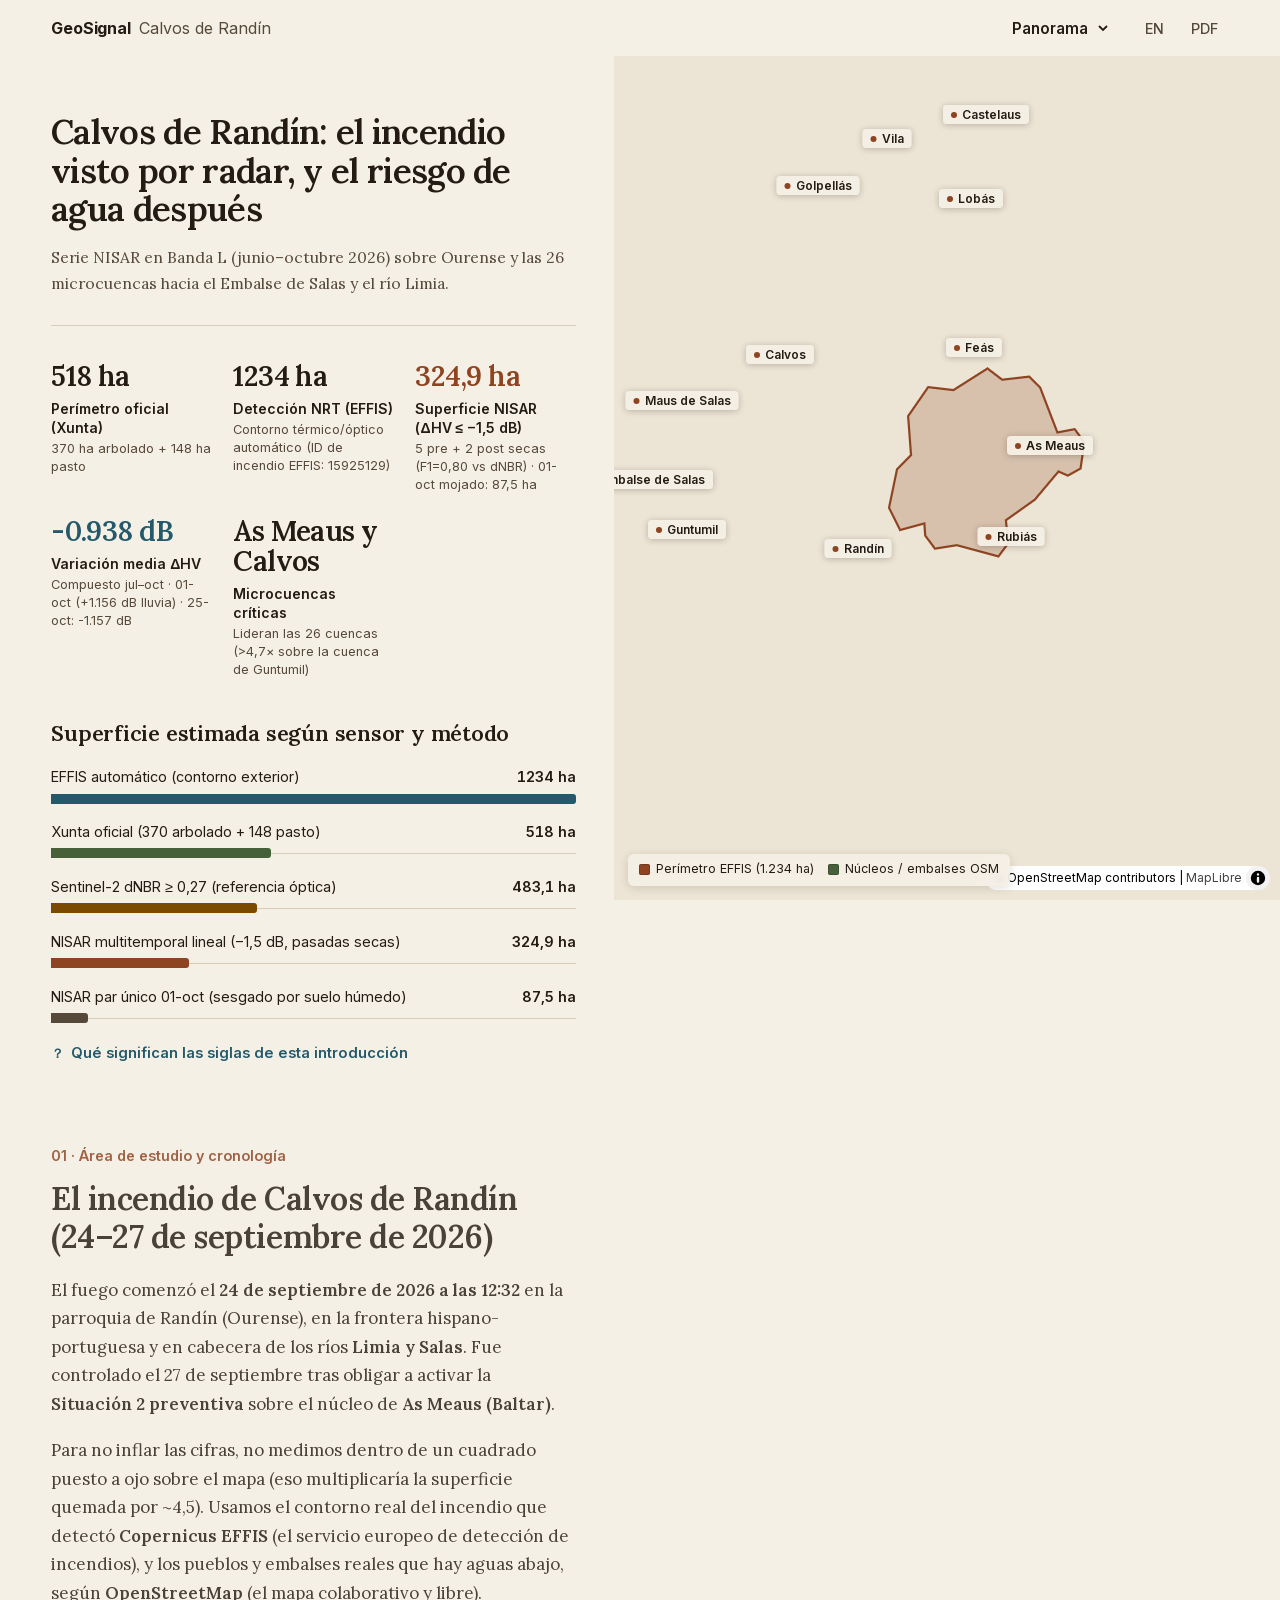
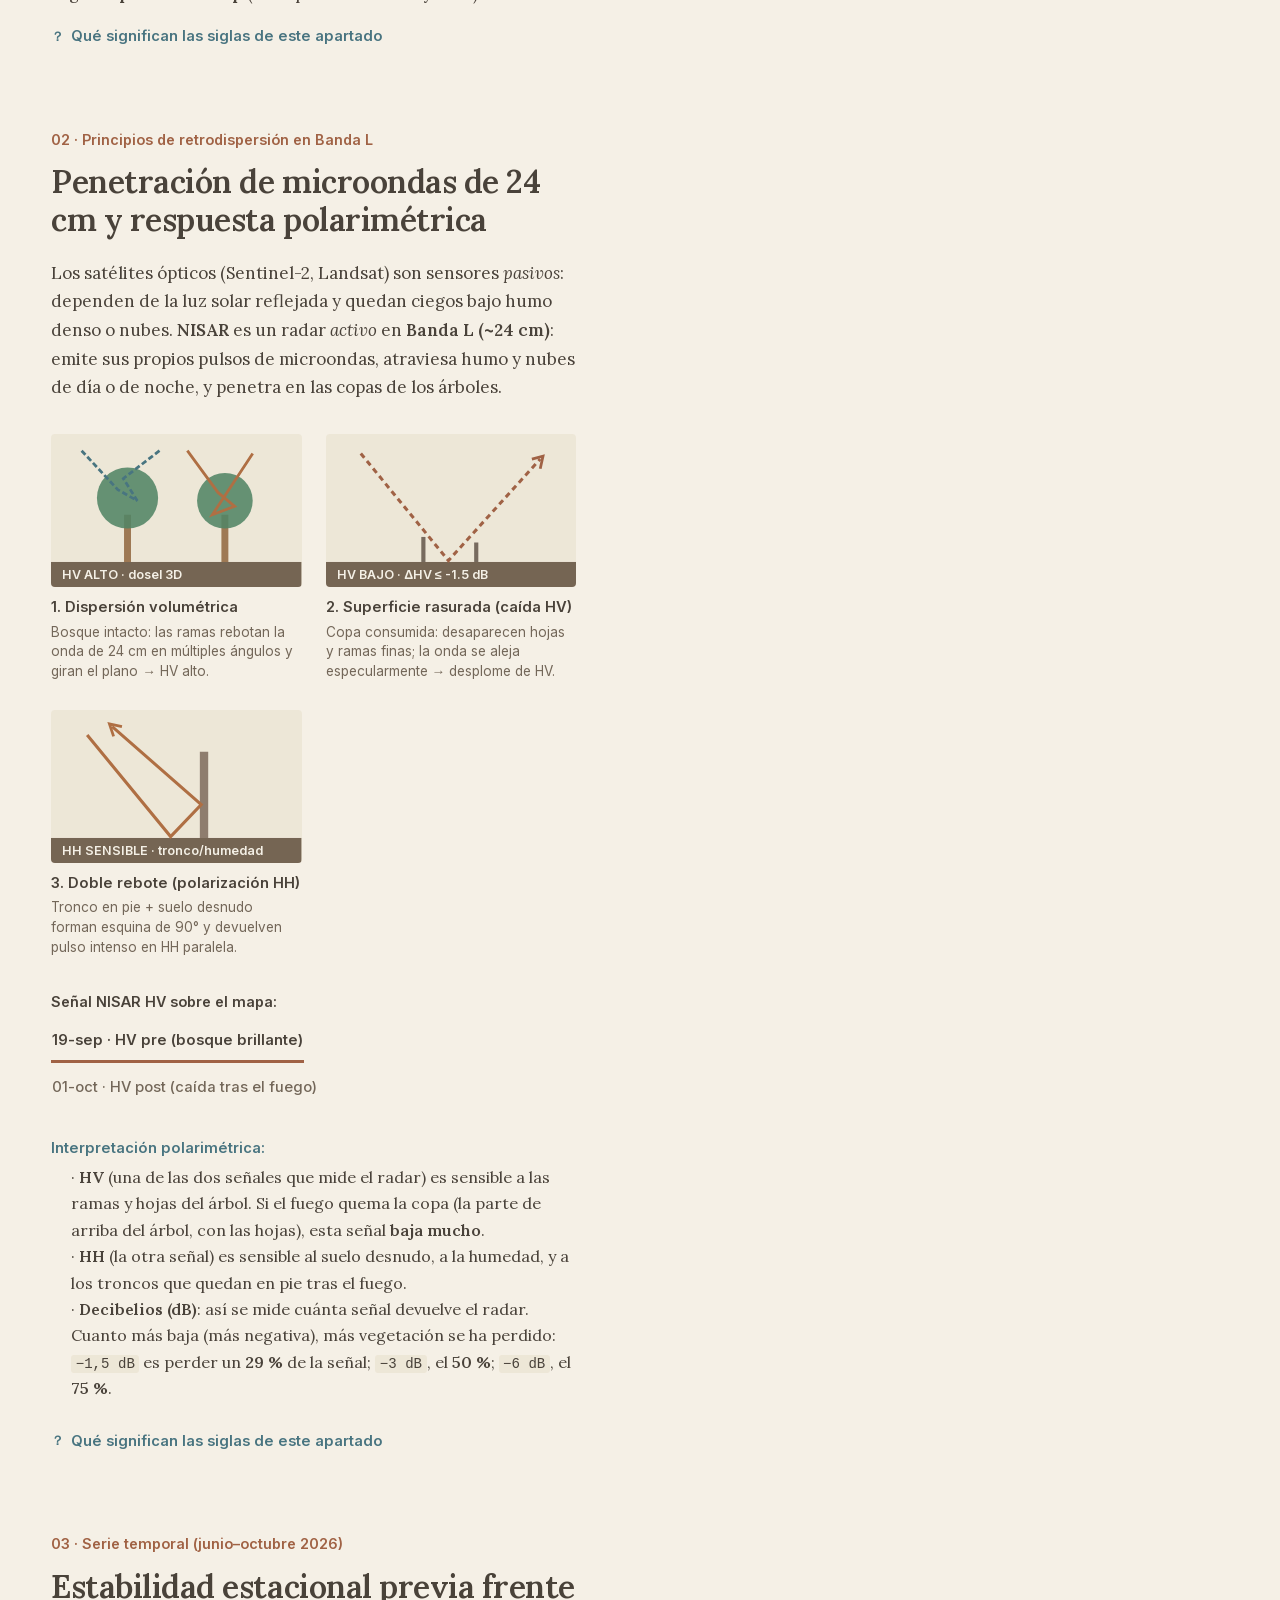
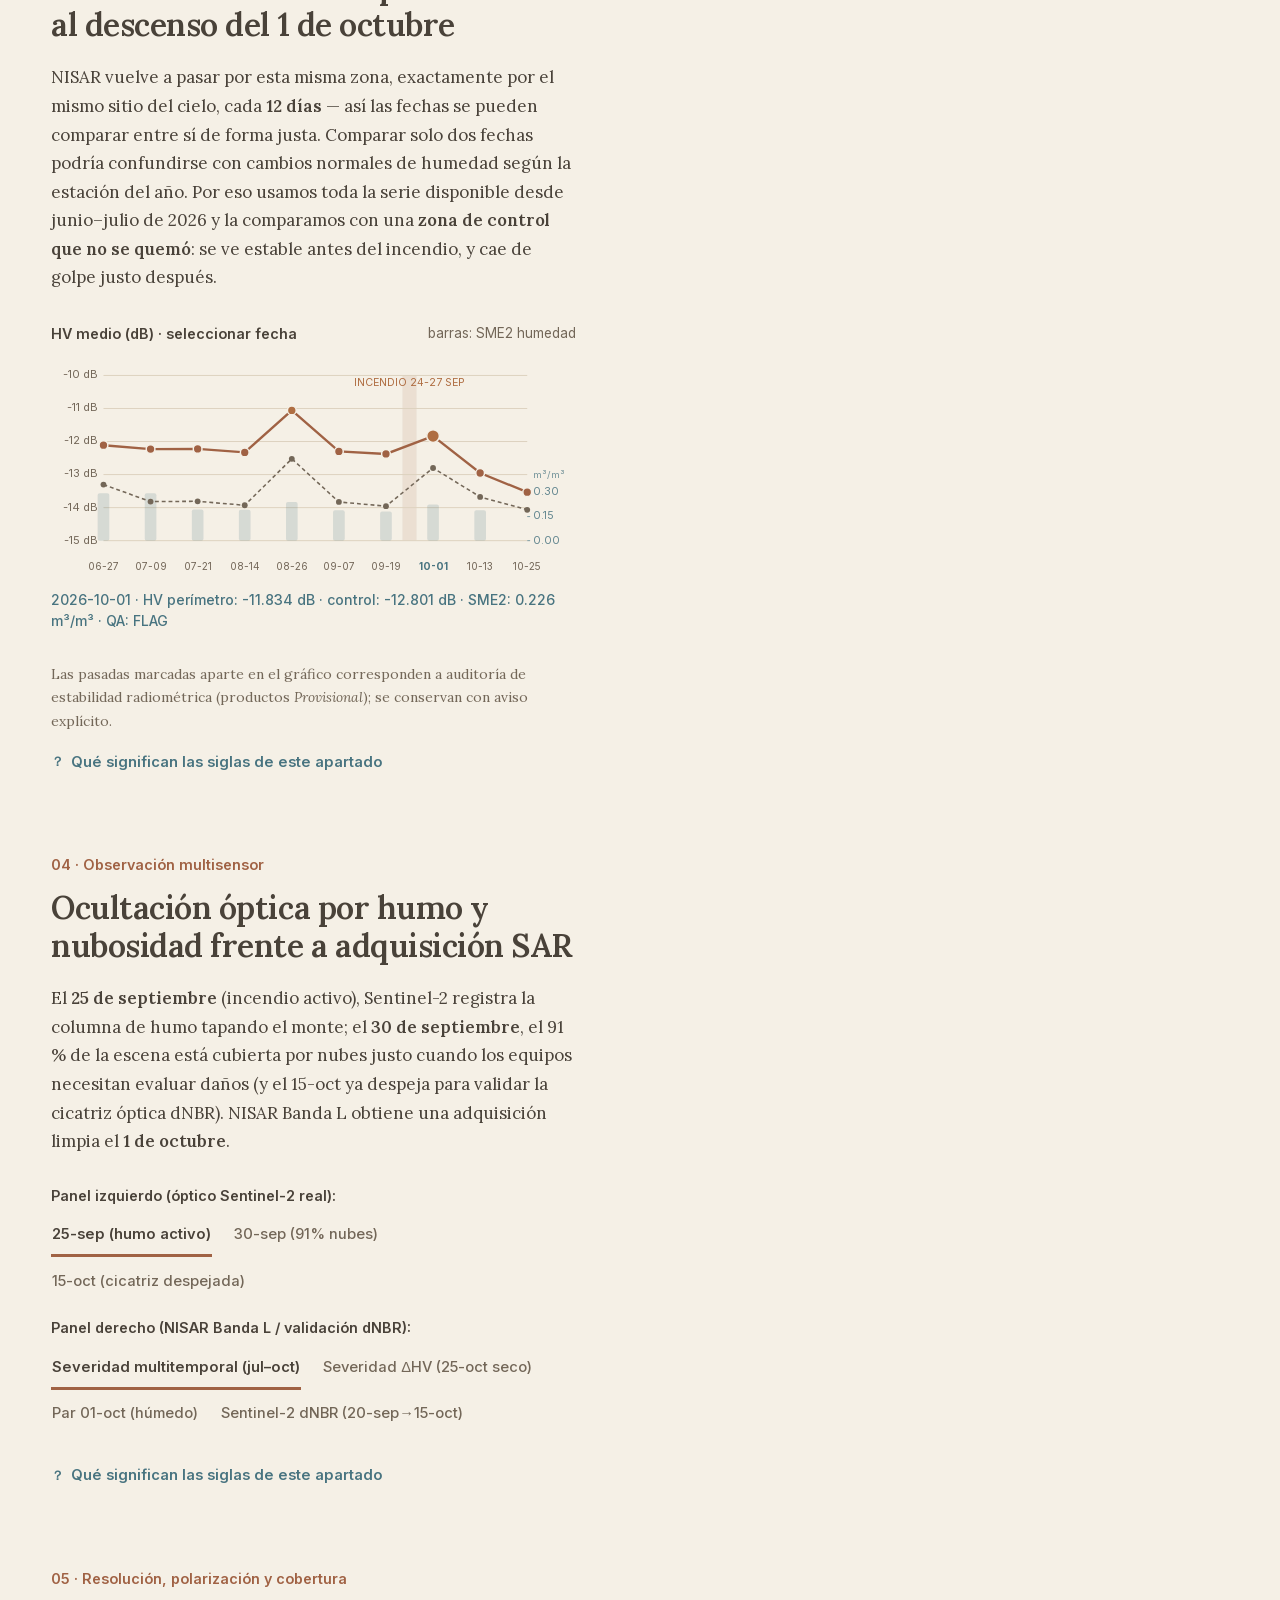
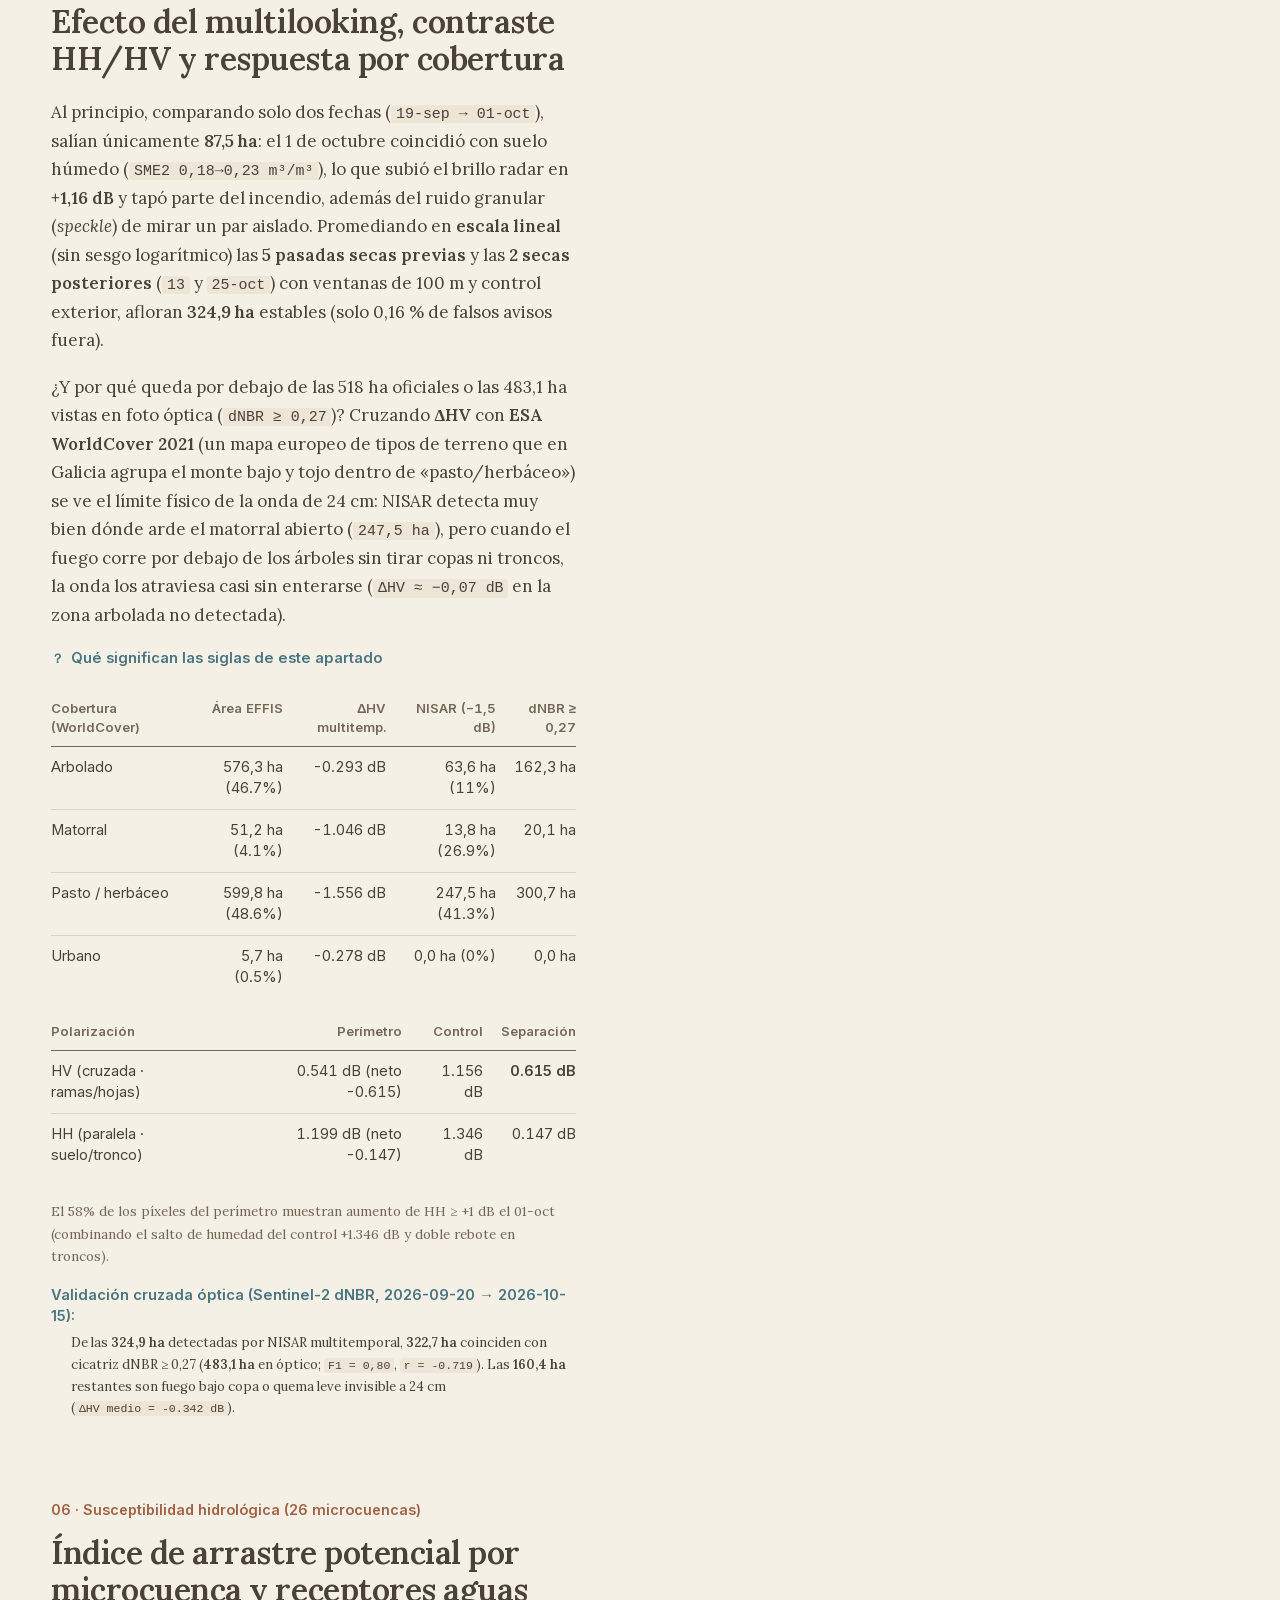
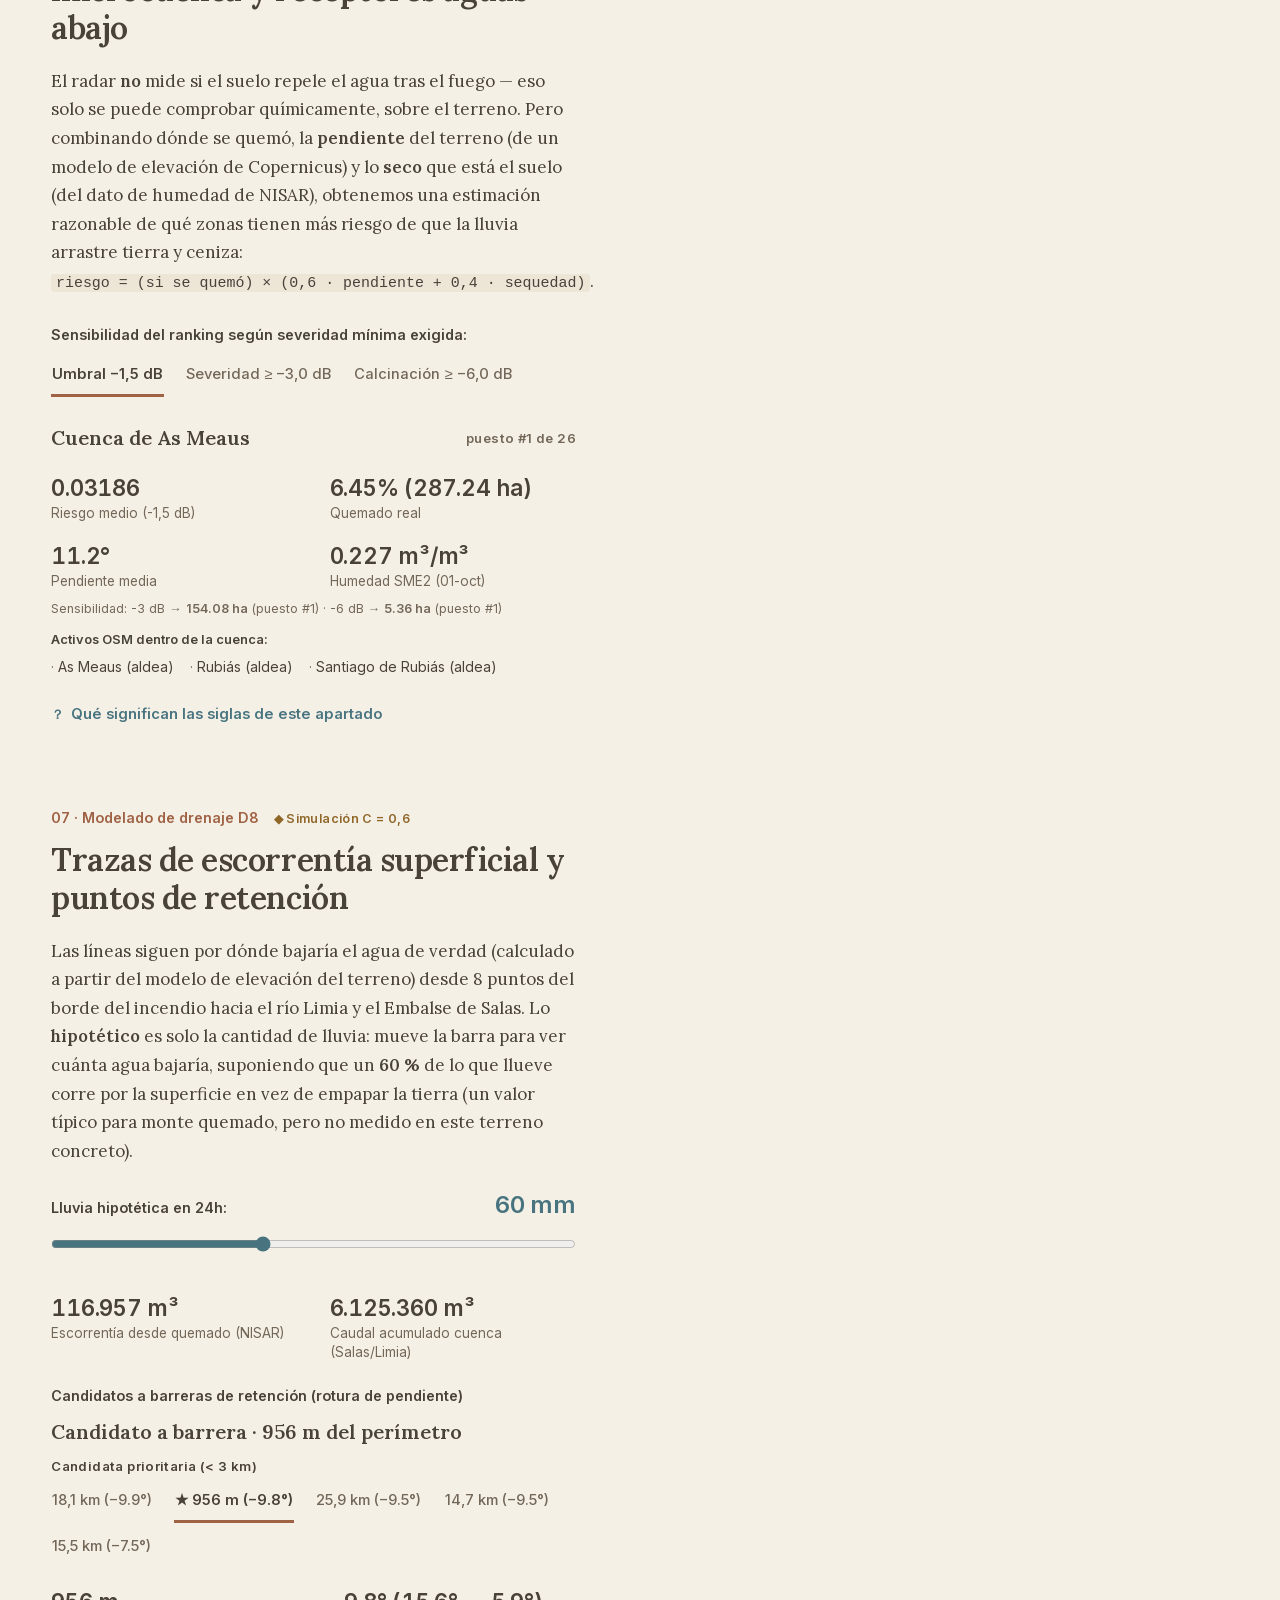
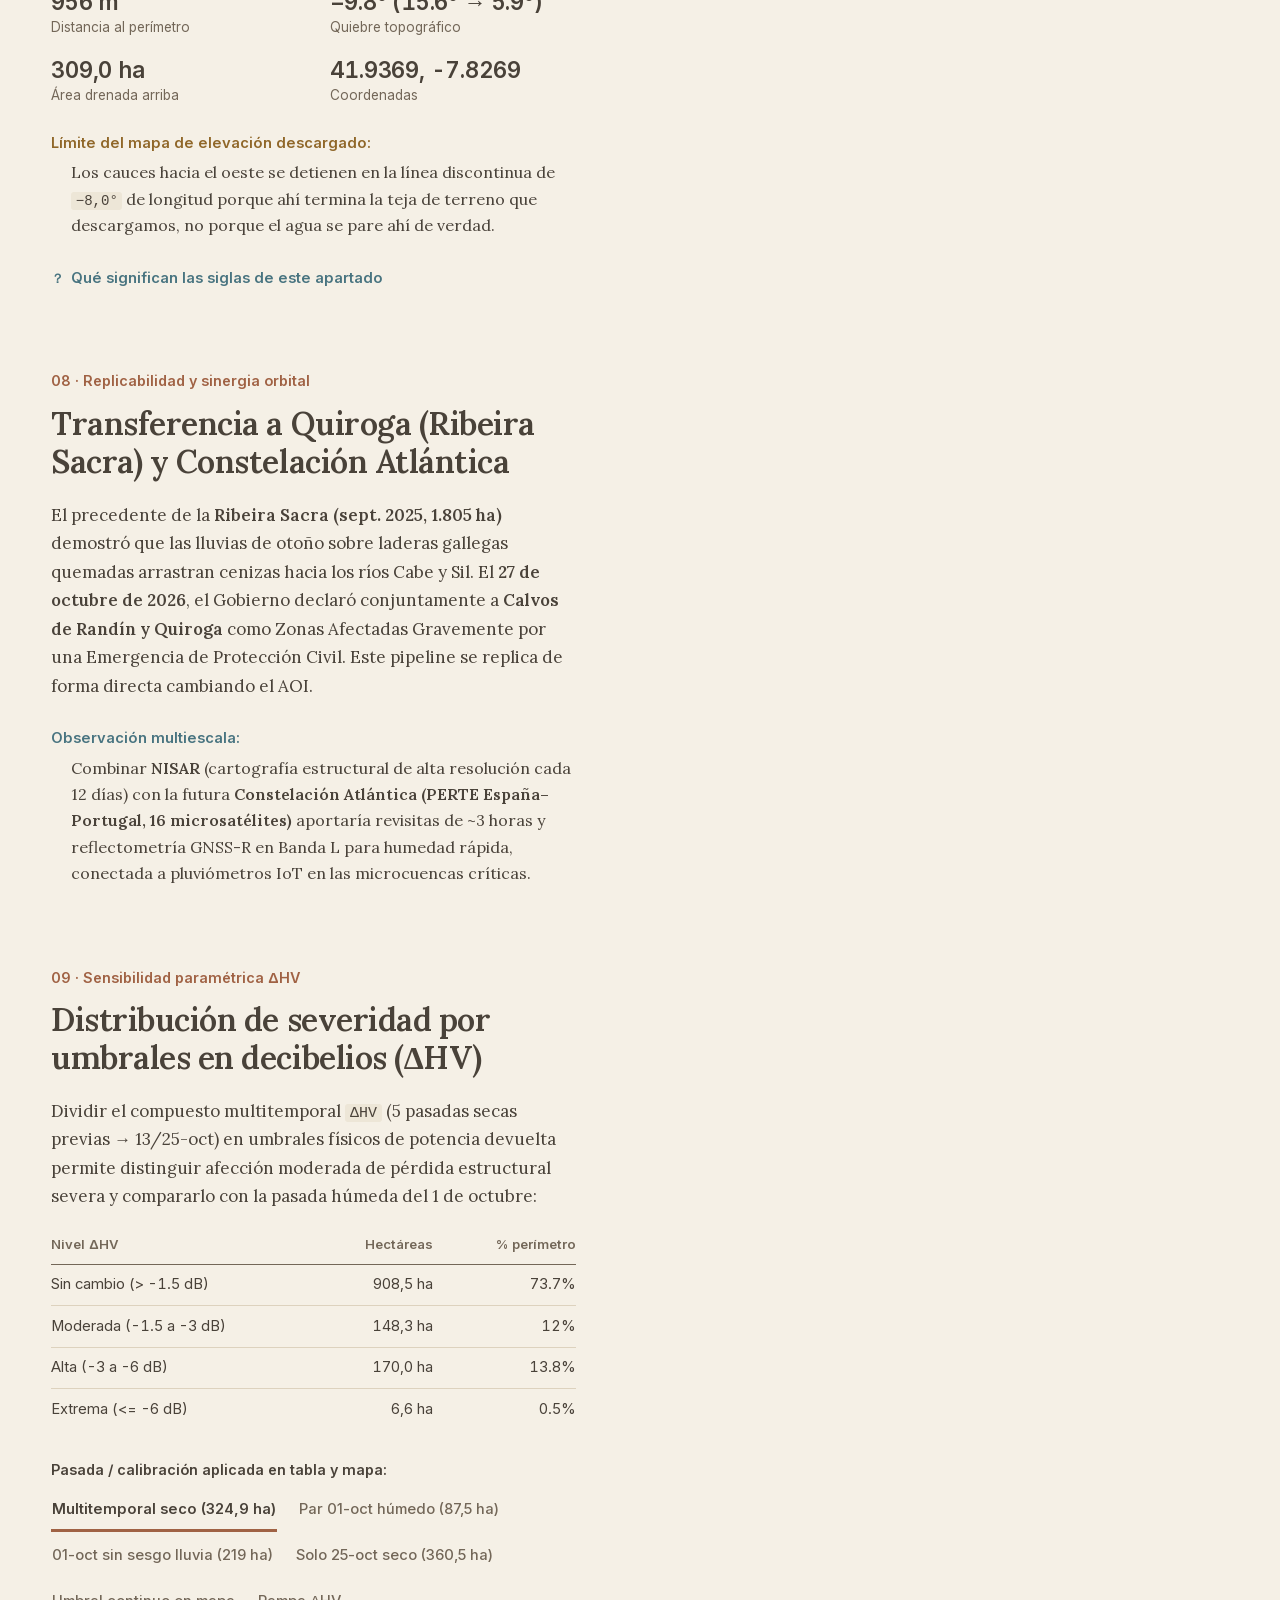
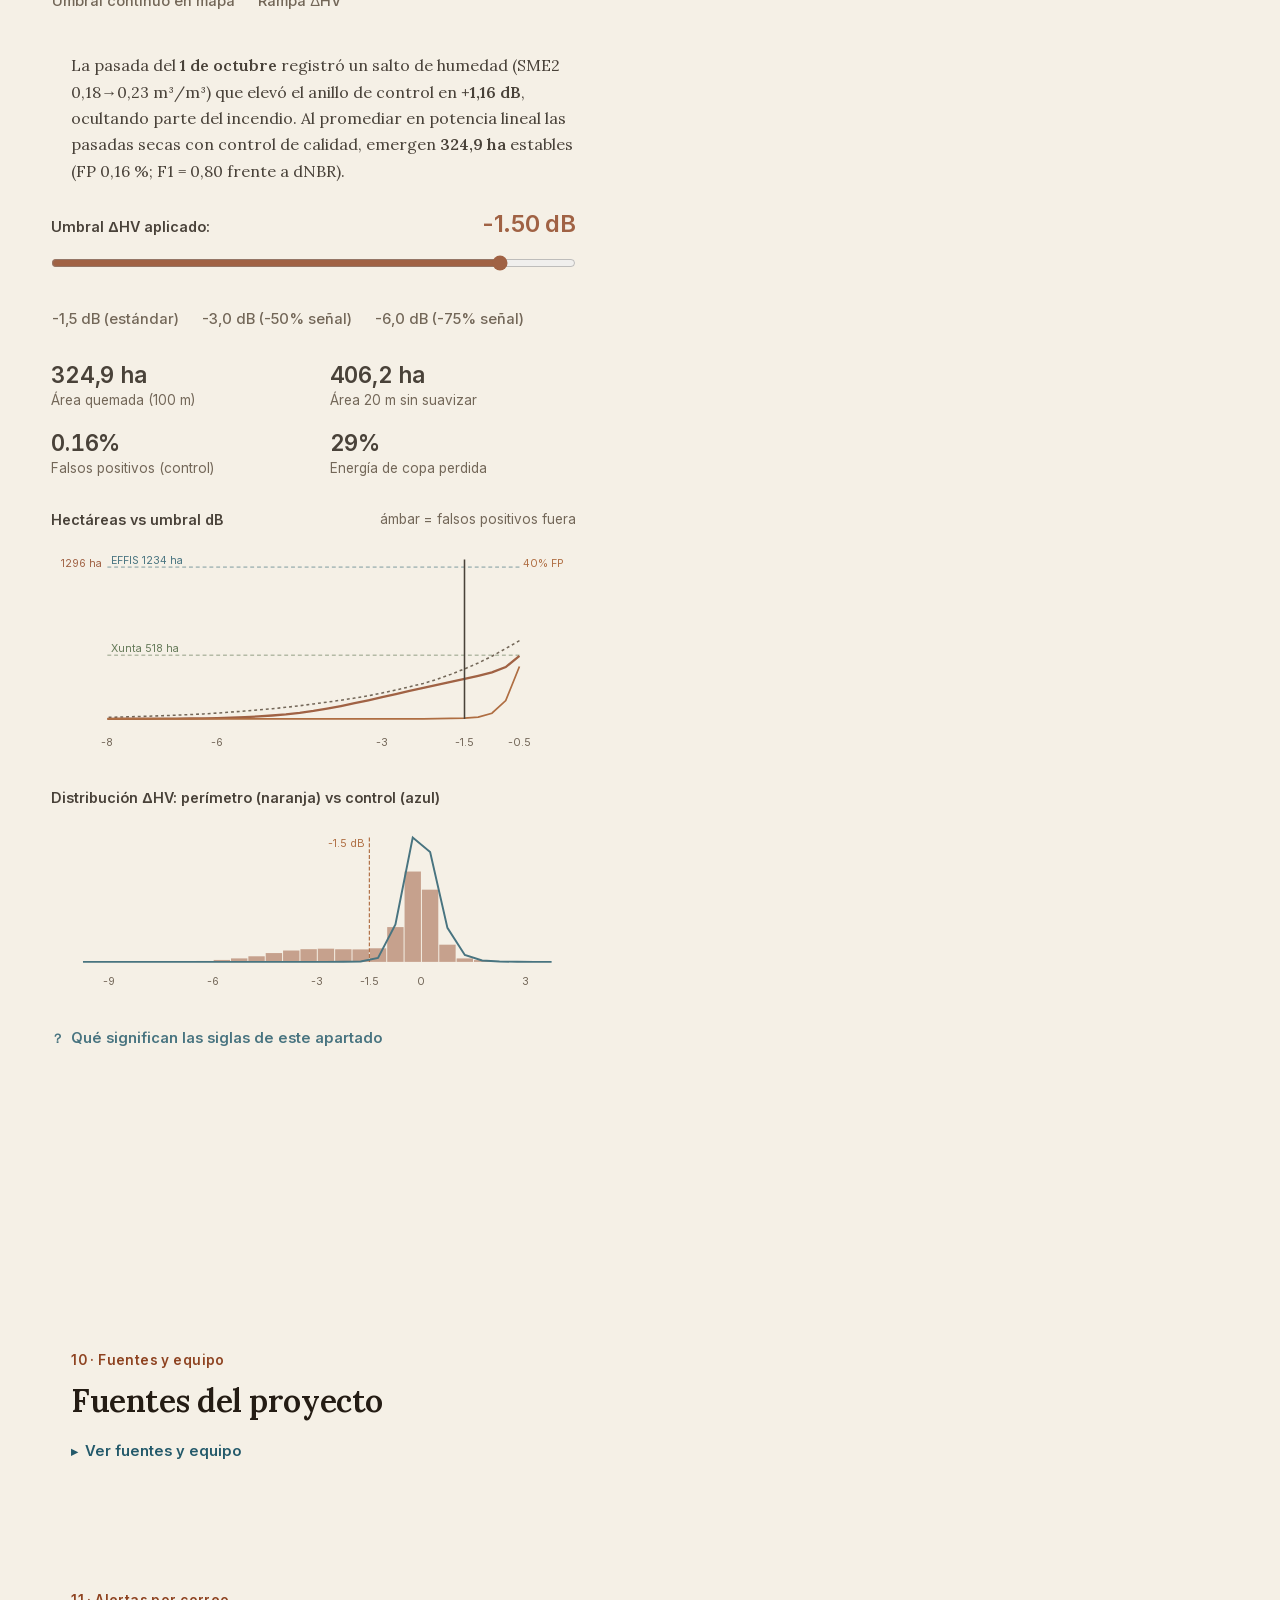
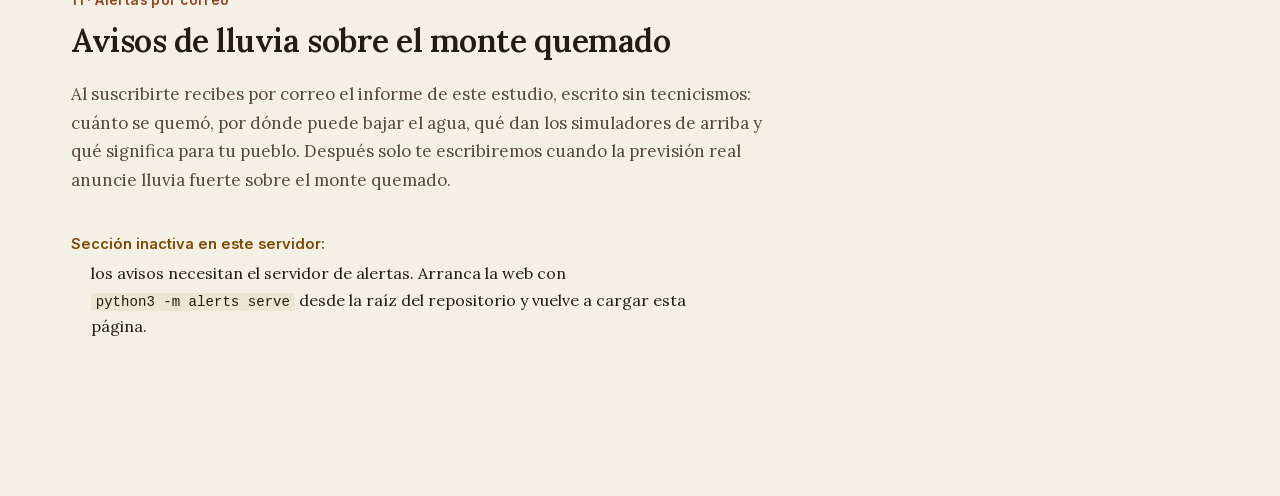
==== commit 793d9586: "Polish StoryMap i18n, collapsible sources, PDF label, and alerts form" ====
--- a/web/index.html
+++ b/web/index.html
@@ -38,7 +38,7 @@
     </nav>
     <div class="topbar-actions">
       <button class="btn-ghost" id="btn-lang" type="button" data-i18n="langBtn">EN</button>
-      <button class="btn-ghost" id="btn-print" type="button" data-i18n="printBtn">Imprimir / PDF</button>
+      <button class="btn-ghost" id="btn-print" type="button" data-i18n="printBtn">PDF</button>
     </div>
   </header>
   <div class="progress-track" aria-hidden="true"><div class="progress-fill" id="progress-fill"></div></div>
@@ -114,7 +114,7 @@
       </section>
 
       <details class="glossary intro-glossary">
-        <summary>Qué significan las siglas de esta introducción</summary>
+        <summary data-i18n="glossIntro">Qué significan las siglas de esta introducción</summary>
         <dl data-i18n-html="heroGloss">
           <dt>ha (hectárea)</dt><dd>Unidad de superficie. 1 ha = 100 × 100 m, como un campo de fútbol y medio.</dd>
           <dt>dB (decibelio)</dt><dd>Mide cuánta señal de radar vuelve al satélite. Cuanto más bajo (más negativo), menos vegetación queda.</dd>
@@ -139,7 +139,7 @@
           <strong>OpenStreetMap</strong> (el mapa colaborativo y libre).
         </p>
         <details class="glossary">
-          <summary>Qué significan las siglas de este apartado</summary>
+          <summary data-i18n="glossSection">Qué significan las siglas de este apartado</summary>
           <dl data-i18n-html="c1Gloss">
             <dt>ha (hectárea)</dt><dd>Unidad de superficie. 1 ha = 100 × 100 m.</dd>
             <dt>EFFIS</dt><dd>Servicio europeo de detección automática de incendios por satélite.</dd>
@@ -175,7 +175,7 @@
           el <strong>50 %</strong>; <code>−6 dB</code>, el <strong>75 %</strong>.
         </div>
         <details class="glossary">
-          <summary>Qué significan las siglas de este apartado</summary>
+          <summary data-i18n="glossSection">Qué significan las siglas de este apartado</summary>
           <dl data-i18n-html="c2Gloss">
             <dt>Banda L</dt><dd>Un tipo de onda de radar de unos 24 cm. Cuanto más larga la onda, mejor atraviesa el humo, las nubes y las hojas.</dd>
             <dt>HV / HH</dt><dd>Las dos formas en que el radar envía y recibe su señal. Cada una reacciona distinto según lo que haya debajo: HV a ramas y hojas, HH al suelo y los troncos.</dd>
@@ -203,7 +203,7 @@
           Las pasadas marcadas aparte en el gráfico corresponden a auditoría de estabilidad radiométrica (productos <em>Provisional</em>); se conservan con aviso explícito.
         </p>
         <details class="glossary">
-          <summary>Qué significan las siglas de este apartado</summary>
+          <summary data-i18n="glossSection">Qué significan las siglas de este apartado</summary>
           <dl data-i18n-html="c3Gloss">
             <dt>dB (decibelio)</dt><dd>Mide cuánta señal de radar vuelve al satélite. Cuanto más baja, más vegetación se ha perdido.</dd>
             <dt>SME2</dt><dd>El dato de humedad del suelo de NISAR (de su nombre en inglés, Soil Moisture).</dd>
@@ -236,7 +236,7 @@
           </div>
         </div>
         <details class="glossary">
-          <summary>Qué significan las siglas de este apartado</summary>
+          <summary data-i18n="glossSection">Qué significan las siglas de este apartado</summary>
           <dl data-i18n-html="c4Gloss">
             <dt>dNBR</dt><dd>Un índice calculado con fotos normales de satélite (no radar) que mide cuánto cambió el verdor de la vegetación. Lo usamos para comprobar que el radar acierta.</dd>
           </dl>
@@ -263,7 +263,7 @@
           (<code>ΔHV ≈ −0,07 dB</code> en la zona arbolada no detectada).
         </p>
         <details class="glossary">
-          <summary>Qué significan las siglas de este apartado</summary>
+          <summary data-i18n="glossSection">Qué significan las siglas de este apartado</summary>
           <dl data-i18n-html="c6Gloss">
             <dt>speckle</dt><dd>Granulado aleatorio propio de cualquier imagen de radar, no un fallo del satélite ni del terreno.</dd>
             <dt>ha (hectárea)</dt><dd>Unidad de superficie. 1 ha = 100 × 100 m.</dd>
@@ -309,7 +309,7 @@
           <div class="basin-card" id="basin-inspector" aria-live="polite" data-i18n="c7Prompt">Haz clic en una cuenca del mapa…</div>
         </div>
         <details class="glossary">
-          <summary>Qué significan las siglas de este apartado</summary>
+          <summary data-i18n="glossSection">Qué significan las siglas de este apartado</summary>
           <dl data-i18n-html="c7Gloss">
             <dt>dB (decibelio)</dt><dd>Mide la caída de señal de radar; cuanto más baja, más severo el daño exigido para contar una zona como "quemada" en este cálculo.</dd>
             <dt>Microcuenca</dt><dd>Una porción pequeña de terreno que recoge el agua de lluvia de sus laderas hacia un mismo arroyo.</dd>
@@ -348,7 +348,7 @@
           el agua se pare ahí de verdad.
         </div>
         <details class="glossary">
-          <summary>Qué significan las siglas de este apartado</summary>
+          <summary data-i18n="glossSection">Qué significan las siglas de este apartado</summary>
           <dl data-i18n-html="c8Gloss">
             <dt>mm (de lluvia)</dt><dd>Litros de agua por cada metro cuadrado. 20 mm = 20 litros por m².</dd>
             <dt>m³ (metro cúbico)</dt><dd>Unidad de volumen de agua. 1 m³ = 1.000 litros.</dd>
@@ -430,7 +430,7 @@
           <div id="chart-histogram"></div>
         </div>
         <details class="glossary">
-          <summary>Qué significan las siglas de este apartado</summary>
+          <summary data-i18n="glossSection">Qué significan las siglas de este apartado</summary>
           <dl data-i18n-html="c5Gloss">
             <dt>dB (decibelio)</dt><dd>Mide la caída de señal de radar. Cuanto más baja (más negativa), más daño.</dd>
             <dt>ΔHV (delta HV)</dt><dd>La diferencia entre la señal HV de antes y de después del incendio.</dd>
@@ -466,38 +466,43 @@
     <div class="eyebrow" data-i18n="c10Num">10 · Fuentes y equipo</div>
     <h2 data-i18n="c10Title">Fuentes del proyecto</h2>
 
-    <h3 data-i18n="c10NasaH">NASA Data</h3>
-    <ul class="source-list">
-      <li><a href="https://www.earthdata.nasa.gov/data/catalog/asf-nisar-l2-gcov-provisional-v1-1" target="_blank" rel="noopener">NISAR L2 GCOV (Geocoded Polarimetric Covariance)</a></li>
-      <li><a href="https://www.earthdata.nasa.gov/data/catalog/asf-nisar-l3-sme2-provisional-v1-1" target="_blank" rel="noopener">NISAR L3 SME2 (Soil Moisture)</a></li>
-      <li><a href="https://search.asf.alaska.edu/" target="_blank" rel="noopener">ASF DAAC Vertex / Data Search</a></li>
-      <li><a href="https://urs.earthdata.nasa.gov/" target="_blank" rel="noopener">NASA Earthdata Login</a></li>
-    </ul>
-
-    <h3 data-i18n="c10OtherH">Space Agency Partner &amp; Other Data</h3>
-    <ul class="source-list">
-      <li><a href="https://forest-fire.emergency.copernicus.eu/" target="_blank" rel="noopener">Copernicus EFFIS (European Forest Fire Information System)</a></li>
-      <li><a href="https://registry.opendata.aws/copernicus-dem/" target="_blank" rel="noopener">Copernicus DEM GLO-30 (AWS Open Data)</a></li>
-      <li><a href="https://sentiwiki.copernicus.eu/web/sentinel-1" target="_blank" rel="noopener">Sentinel-1 (ESA/Copernicus)</a></li>
-      <li><a href="https://sentiwiki.copernicus.eu/web/sentinel-2" target="_blank" rel="noopener">Sentinel-2 (ESA/Copernicus)</a></li>
-      <li><a href="https://esa-worldcover.org/en" target="_blank" rel="noopener">ESA WorldCover 2021</a></li>
-      <li><a href="https://www.openstreetmap.org/" target="_blank" rel="noopener">OpenStreetMap</a></li>
-      <li><a href="https://www.whiteboxgeo.com/" target="_blank" rel="noopener">WhiteboxTools</a></li>
-      <li><a href="https://maplibre.org/" target="_blank" rel="noopener">MapLibre GL JS</a></li>
-      <li><a href="https://github.com/asfadmin/Discovery-asf_search" target="_blank" rel="noopener">asf_search (Python)</a></li>
-      <li><a href="https://geopandas.org/" target="_blank" rel="noopener">GeoPandas</a></li>
-      <li><a href="https://www.h5py.org/" target="_blank" rel="noopener">h5py</a></li>
-      <li><a href="https://rasterio.readthedocs.io/" target="_blank" rel="noopener">Rasterio</a></li>
-    </ul>
-
-    <h3 data-i18n="c10TeamH">Equipo</h3>
-    <ul class="team-list">
-      <li>Gabriel Freire Simón — <a href="https://github.com/ByteGab" target="_blank" rel="noopener">github.com/ByteGab</a></li>
-      <li>Loreto Uzquiano Esteban — <a href="https://github.com/loreeue" target="_blank" rel="noopener">github.com/loreeue</a></li>
-      <li>Claudia Gil Durán — <a href="https://github.com/claauugil" target="_blank" rel="noopener">github.com/claauugil</a></li>
-      <li>Daniel Castillo Correa — <a href="https://github.com/DanielCasti11o" target="_blank" rel="noopener">github.com/DanielCasti11o</a></li>
-      <li>Ángel García Beltrán — <a href="https://github.com/angelurano" target="_blank" rel="noopener">github.com/angelurano</a></li>
-    </ul>
+    <details class="glossary sources-glossary" id="sources-details">
+      <summary data-i18n="c10Toggle">Ver fuentes y equipo</summary>
+      <div class="sources-body">
+        <h3 data-i18n="c10NasaH">NASA Data</h3>
+        <ul class="source-list">
+          <li><a href="https://www.earthdata.nasa.gov/data/catalog/asf-nisar-l2-gcov-provisional-v1-1" target="_blank" rel="noopener">NISAR L2 GCOV (Geocoded Polarimetric Covariance)</a></li>
+          <li><a href="https://www.earthdata.nasa.gov/data/catalog/asf-nisar-l3-sme2-provisional-v1-1" target="_blank" rel="noopener">NISAR L3 SME2 (Soil Moisture)</a></li>
+          <li><a href="https://search.asf.alaska.edu/" target="_blank" rel="noopener">ASF DAAC Vertex / Data Search</a></li>
+          <li><a href="https://urs.earthdata.nasa.gov/" target="_blank" rel="noopener">NASA Earthdata Login</a></li>
+        </ul>
+
+        <h3 data-i18n="c10OtherH">Space Agency Partner &amp; Other Data</h3>
+        <ul class="source-list">
+          <li><a href="https://forest-fire.emergency.copernicus.eu/" target="_blank" rel="noopener">Copernicus EFFIS (European Forest Fire Information System)</a></li>
+          <li><a href="https://registry.opendata.aws/copernicus-dem/" target="_blank" rel="noopener">Copernicus DEM GLO-30 (AWS Open Data)</a></li>
+          <li><a href="https://sentiwiki.copernicus.eu/web/sentinel-1" target="_blank" rel="noopener">Sentinel-1 (ESA/Copernicus)</a></li>
+          <li><a href="https://sentiwiki.copernicus.eu/web/sentinel-2" target="_blank" rel="noopener">Sentinel-2 (ESA/Copernicus)</a></li>
+          <li><a href="https://esa-worldcover.org/en" target="_blank" rel="noopener">ESA WorldCover 2021</a></li>
+          <li><a href="https://www.openstreetmap.org/" target="_blank" rel="noopener">OpenStreetMap</a></li>
+          <li><a href="https://www.whiteboxgeo.com/" target="_blank" rel="noopener">WhiteboxTools</a></li>
+          <li><a href="https://maplibre.org/" target="_blank" rel="noopener">MapLibre GL JS</a></li>
+          <li><a href="https://github.com/asfadmin/Discovery-asf_search" target="_blank" rel="noopener">asf_search (Python)</a></li>
+          <li><a href="https://geopandas.org/" target="_blank" rel="noopener">GeoPandas</a></li>
+          <li><a href="https://www.h5py.org/" target="_blank" rel="noopener">h5py</a></li>
+          <li><a href="https://rasterio.readthedocs.io/" target="_blank" rel="noopener">Rasterio</a></li>
+        </ul>
+
+        <h3 data-i18n="c10TeamH">Equipo</h3>
+        <ul class="team-list">
+          <li>Gabriel Freire Simón — <a href="https://github.com/ByteGab" target="_blank" rel="noopener">github.com/ByteGab</a></li>
+          <li>Loreto Uzquiano Esteban — <a href="https://github.com/loreeue" target="_blank" rel="noopener">github.com/loreeue</a></li>
+          <li>Claudia Gil Durán — <a href="https://github.com/claauugil" target="_blank" rel="noopener">github.com/claauugil</a></li>
+          <li>Daniel Castillo Correa — <a href="https://github.com/DanielCasti11o" target="_blank" rel="noopener">github.com/DanielCasti11o</a></li>
+          <li>Ángel García Beltrán — <a href="https://github.com/angelurano" target="_blank" rel="noopener">github.com/angelurano</a></li>
+        </ul>
+      </div>
+    </details>
   </section>
 
   <!-- CAPÍTULO 11: ALERTAS POR CORREO (necesita `python3 -m alerts serve`) -->
@@ -517,62 +522,41 @@
     </div>
 
     <div id="alerts-live" hidden>
-      <h3 data-i18n="a11NowH">Estado de hoy</h3>
-      <div class="mini-metrics alerts-now">
-        <div class="mini-metric"><span class="v" id="alerts-level">—</span><span class="k" data-i18n="a11NowLevelK">Nivel de alerta</span></div>
-        <div class="mini-metric"><span class="v" id="alerts-rain">—</span><span class="k" id="alerts-rain-k">Lluvia prevista</span></div>
-      </div>
-      <table class="data-table alerts-days">
-        <thead>
-          <tr><th scope="col" data-i18n="a11ThDay">Día</th><th scope="col" class="num" data-i18n="a11ThRain">Lluvia en 24 h</th><th scope="col" data-i18n="a11ThLevel">Nivel</th></tr>
-        </thead>
-        <tbody id="alerts-days"></tbody>
-      </table>
-      <p class="alerts-note" id="alerts-now-note"></p>
-
       <h3 data-i18n="a11FormH">Recibir el informe y los avisos</h3>
-      <div class="alerts-grid">
-        <form class="alerts-form" id="alerts-form" novalidate>
-          <div class="alerts-field">
-            <label for="alerts-name" data-i18n="a11Name">Nombre (opcional)</label>
-            <input id="alerts-name" name="name" type="text" maxlength="80" autocomplete="given-name" />
-          </div>
-          <div class="alerts-field">
-            <label for="alerts-email" data-i18n="a11Email">Correo electrónico</label>
-            <input id="alerts-email" name="email" type="email" maxlength="254" autocomplete="email" required />
-          </div>
-          <div class="alerts-field">
-            <label for="alerts-place" data-i18n="a11Place">Tu pueblo</label>
-            <select id="alerts-place" name="place"></select>
-            <p class="alerts-hint" id="alerts-place-hint"></p>
-          </div>
-          <div class="alerts-field">
-            <label for="alerts-min" data-i18n="a11Min">Avisarme de lluvia a partir de</label>
-            <select id="alerts-min" name="min_level">
-              <option value="1" data-i18n="a11Min1">Aviso amarillo (lluvia moderada)</option>
-              <option value="2" data-i18n="a11Min2">Alerta naranja (lluvia fuerte)</option>
-              <option value="3" data-i18n="a11Min3">Solo alerta roja (lluvia muy fuerte)</option>
-            </select>
-          </div>
-          <label class="alerts-check">
-            <input id="alerts-tech" name="technical" type="checkbox" />
-            <span data-i18n="a11Tech">Añadir el detalle técnico (hectáreas, volúmenes, microcuencas)</span>
-          </label>
-
-          <div class="alerts-actions">
-            <button class="alerts-btn" type="submit" data-i18n="a11Subscribe">Suscribirme</button>
-            <button class="alerts-btn alerts-btn-alt" id="alerts-test" type="button" hidden data-i18n="a11Test">Enviarme el informe ahora</button>
-          </div>
-          <p class="alerts-msg" id="alerts-msg" role="status" aria-live="polite"></p>
-          <p class="alerts-note" id="alerts-send-note"></p>
-        </form>
-
-        <div class="alerts-preview">
-          <div class="alerts-preview-k" data-i18n="a11PrevK">Este es el informe que recibirás</div>
-          <div class="alerts-subject" id="alerts-subject"></div>
-          <iframe id="alerts-frame" title="Vista previa del informe por correo" sandbox=""></iframe>
-        </div>
-      </div>
+      <form class="alerts-form" id="alerts-form" novalidate>
+        <div class="alerts-field">
+          <label for="alerts-name" data-i18n="a11Name">Nombre (opcional)</label>
+          <input id="alerts-name" name="name" type="text" maxlength="80" autocomplete="given-name" />
+        </div>
+        <div class="alerts-field">
+          <label for="alerts-email" data-i18n="a11Email">Correo electrónico</label>
+          <input id="alerts-email" name="email" type="email" maxlength="254" autocomplete="email" required />
+        </div>
+        <div class="alerts-field">
+          <label for="alerts-place" data-i18n="a11Place">Tu pueblo</label>
+          <select id="alerts-place" name="place"></select>
+          <p class="alerts-hint" id="alerts-place-hint"></p>
+        </div>
+        <div class="alerts-field">
+          <label for="alerts-min" data-i18n="a11Min">Avisarme de lluvia a partir de</label>
+          <select id="alerts-min" name="min_level">
+            <option value="1" data-i18n="a11Min1">Aviso amarillo (lluvia moderada)</option>
+            <option value="2" data-i18n="a11Min2">Alerta naranja (lluvia fuerte)</option>
+            <option value="3" data-i18n="a11Min3">Solo alerta roja (lluvia muy fuerte)</option>
+          </select>
+        </div>
+        <label class="alerts-check">
+          <input id="alerts-tech" name="technical" type="checkbox" />
+          <span data-i18n="a11Tech">Añadir el detalle técnico (hectáreas, volúmenes, microcuencas)</span>
+        </label>
+
+        <div class="alerts-actions">
+          <button class="alerts-btn" type="submit" data-i18n="a11Subscribe">Suscribirme</button>
+          <button class="alerts-btn alerts-btn-alt" id="alerts-test" type="button" hidden data-i18n="a11Test">Enviarme el informe ahora</button>
+        </div>
+        <p class="alerts-msg" id="alerts-msg" role="status" aria-live="polite"></p>
+        <p class="alerts-note" id="alerts-send-note"></p>
+      </form>
     </div>
   </section>
 
--- a/web/story/story.css
+++ b/web/story/story.css
@@ -698,6 +698,15 @@
   font: 600 1rem/1.3 var(--sans);
   color: var(--tinta);
 }
+.sources-glossary { margin: 1.1rem 0 0; }
+.sources-glossary summary::before { content: "▸"; font-size: 0.9em; }
+.sources-glossary[open] summary::before { content: "▾"; }
+.sources-body {
+  margin-top: 0.75rem;
+  padding-left: 1rem;
+  border-left: 2px solid var(--linea);
+}
+.sources-body h3:first-child { margin-top: 0.5rem; }
 .source-list, .team-list {
   margin: 0 0 1rem;
   padding: 0;
@@ -758,12 +767,10 @@
    -------------------------------------------------------------------------- */
 .alerts-section { padding-top: 0; }
 .alerts-section h3 {
-  margin: 3rem 0 0.5rem;
+  margin: 2.25rem 0 0.75rem;
   font: 600 1.25rem/1.3 var(--serif);
   color: var(--tinta);
 }
-.alerts-now { max-width: 560px; }
-.alerts-section .alerts-days { max-width: 560px; }
 .alerts-note,
 .alerts-hint {
   max-width: var(--medida);
@@ -774,20 +781,7 @@
 .alerts-note:empty,
 .alerts-msg:empty { display: none; }
 
-.lvl-0 { color: var(--agua); }
-.lvl-1 { color: var(--aviso); }
-.lvl-2 { color: var(--fuego); }
-.lvl-3 { color: var(--fuego-nucleo); }
-td.lvl-0, td.lvl-1, td.lvl-2, td.lvl-3 { font-weight: 600; }
-
-.alerts-grid {
-  display: grid;
-  grid-template-columns: minmax(0, 400px) minmax(0, 1fr);
-  gap: 2rem clamp(2rem, 5vw, 4.5rem);
-  align-items: start;
-  margin-top: 1.25rem;
-}
-.alerts-form { font-family: var(--sans); }
+.alerts-form { max-width: 520px; font-family: var(--sans); }
 .alerts-field { margin-bottom: 1.35rem; }
 .alerts-field label {
   display: block;
@@ -845,27 +839,6 @@
 }
 .alerts-msg.is-error { color: var(--fuego-alta); }
 
-.alerts-preview-k { font: 600 0.82rem/1.4 var(--sans); color: var(--tinta-2); }
-.alerts-subject {
-  margin: 0.25rem 0 0.75rem;
-  font: 600 1rem/1.4 var(--sans);
-  color: var(--tinta);
-  overflow-wrap: anywhere;
-}
-#alerts-frame {
-  display: block;
-  width: 100%;
-  height: 620px;
-  border: 1px solid var(--linea);
-  border-radius: 4px;
-  background: var(--papel);
-}
-
-@media (max-width: 960px) {
-  .alerts-grid { grid-template-columns: minmax(0, 1fr); }
-  #alerts-frame { height: 520px; }
-}
-
 @media print {
   .alerts-section { display: none; }
 }
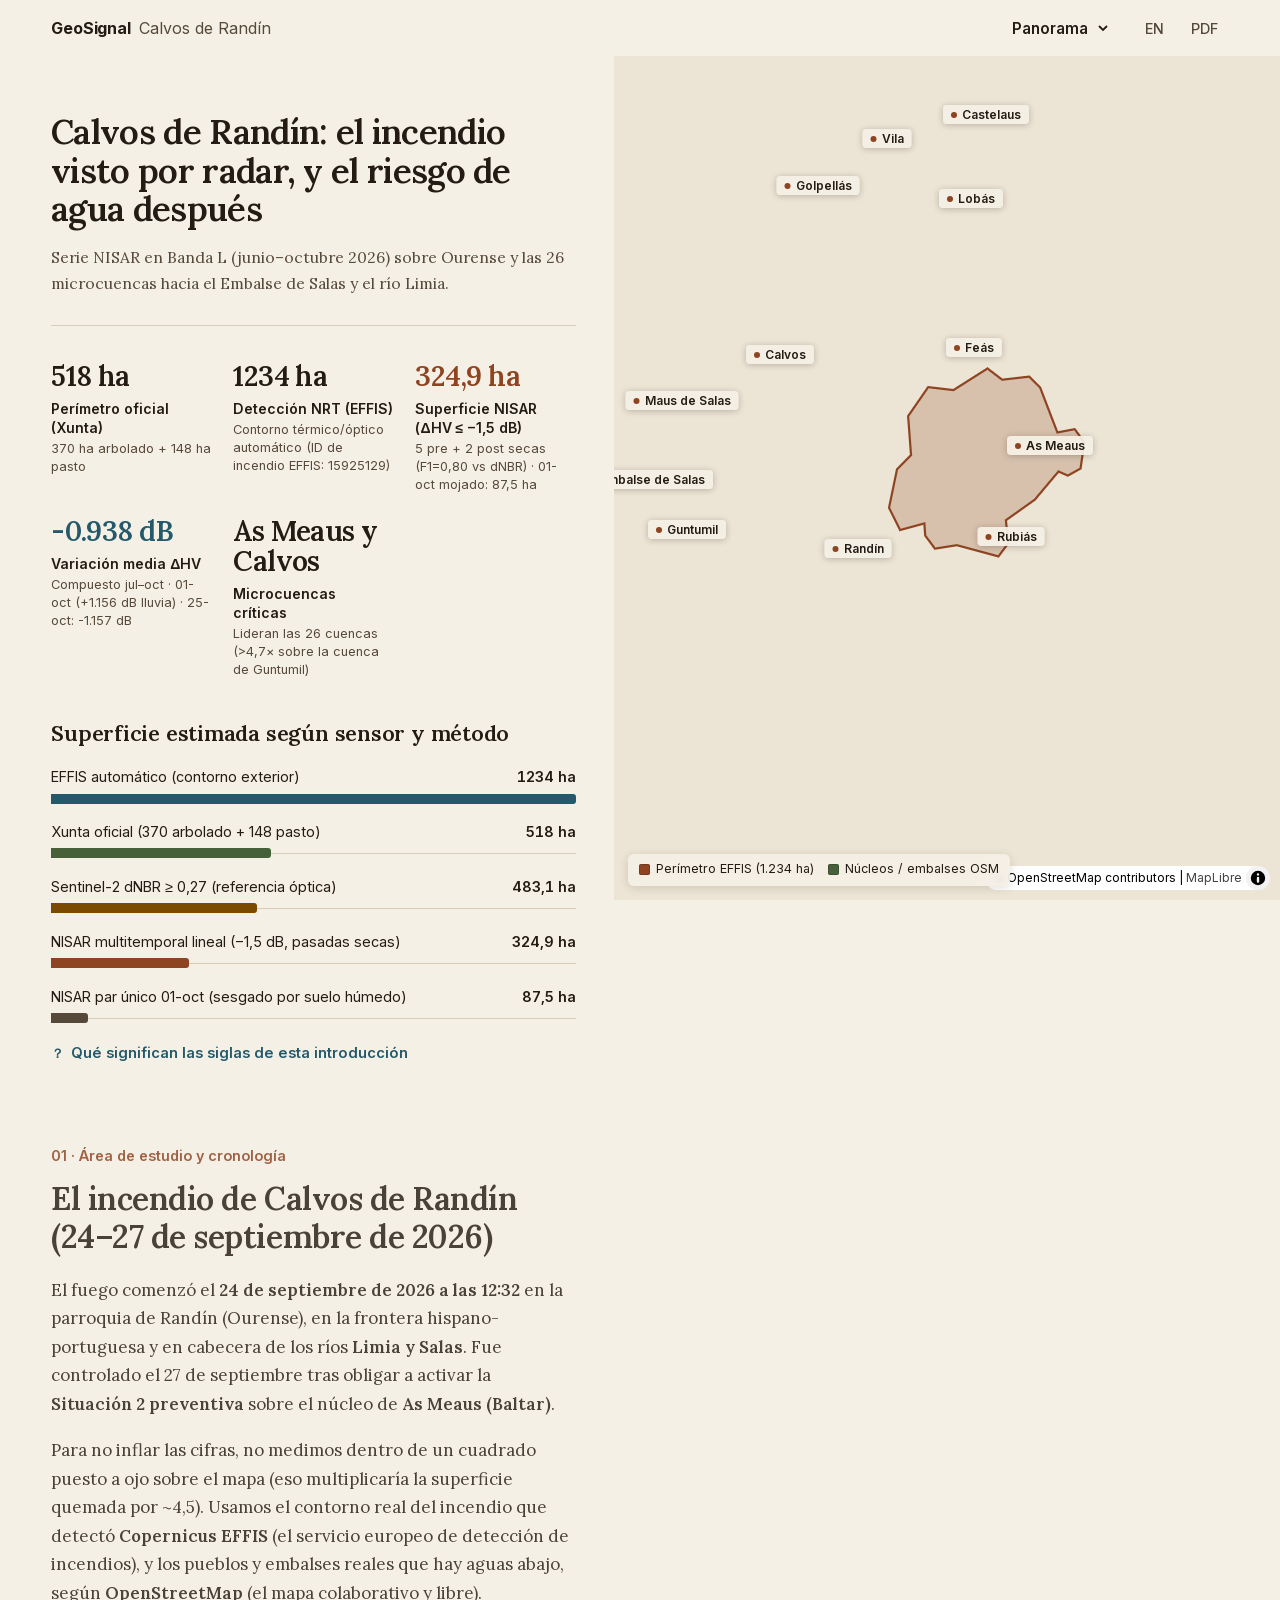
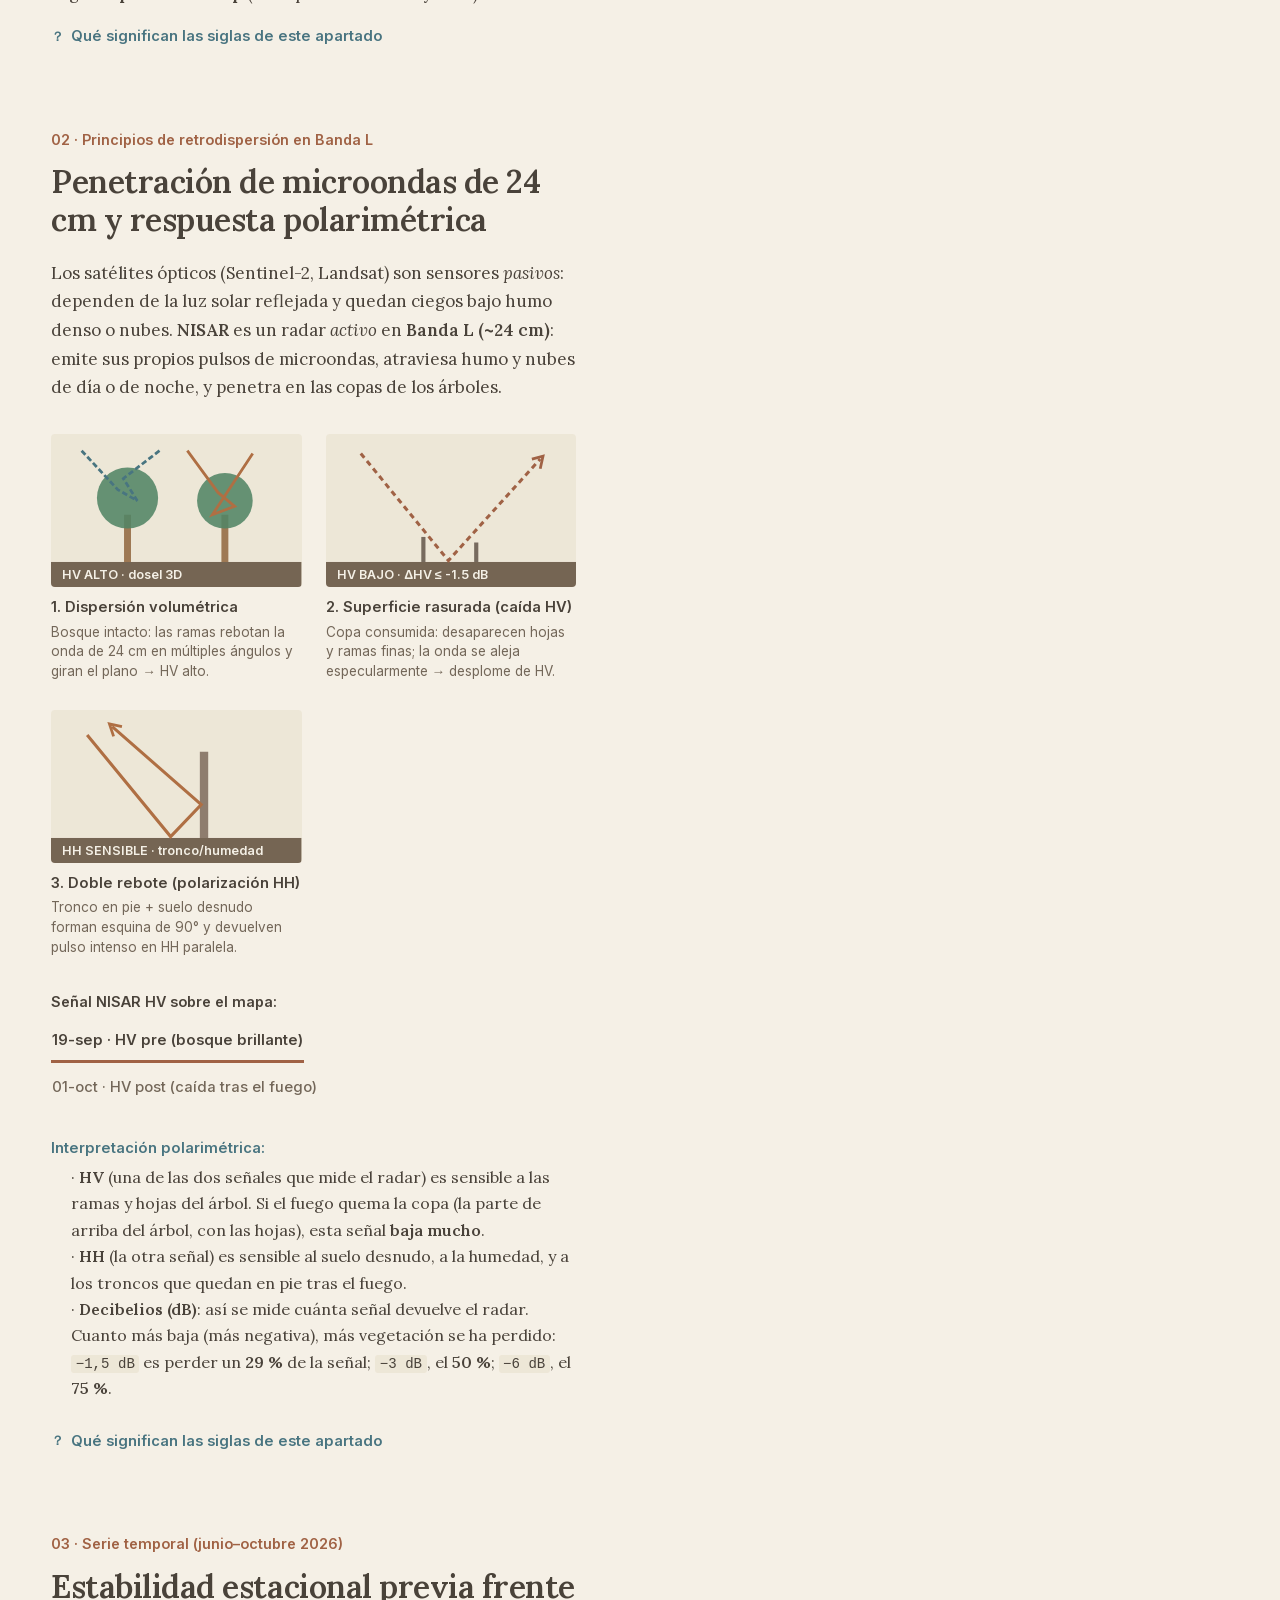
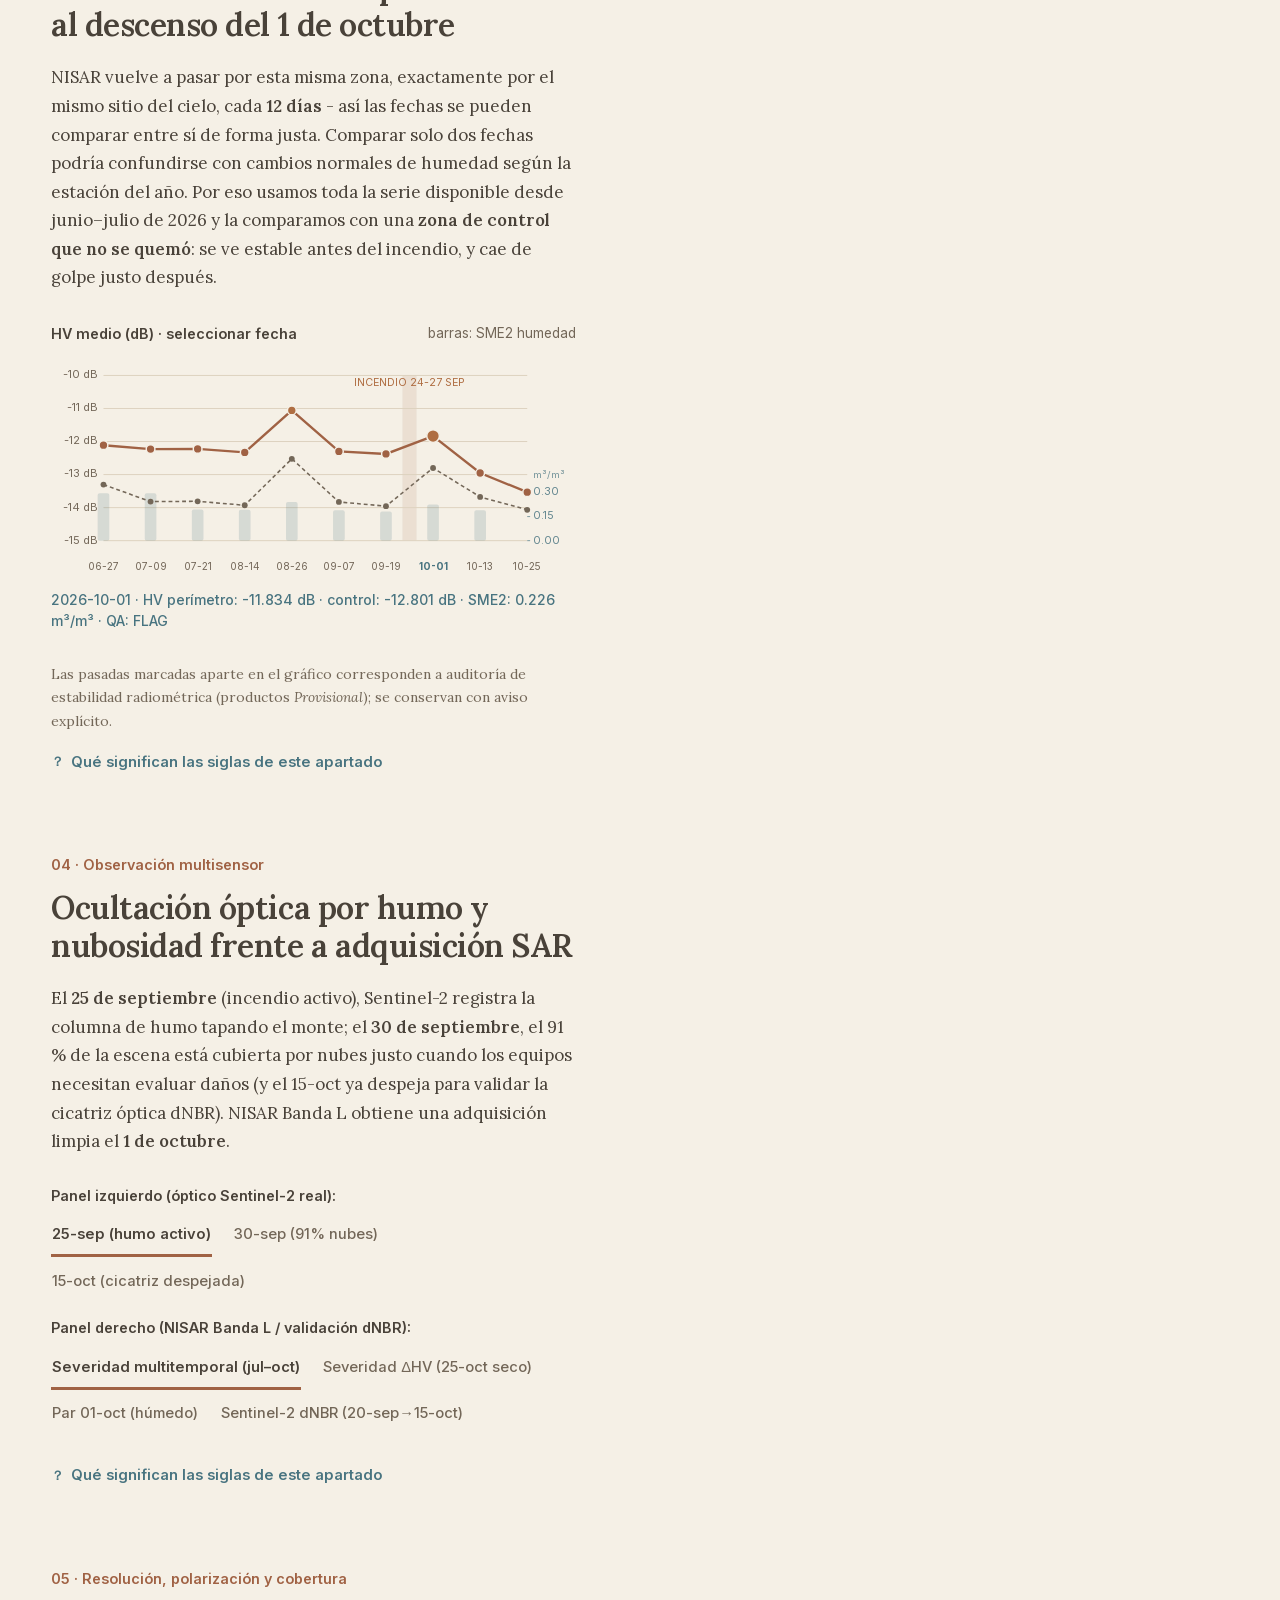
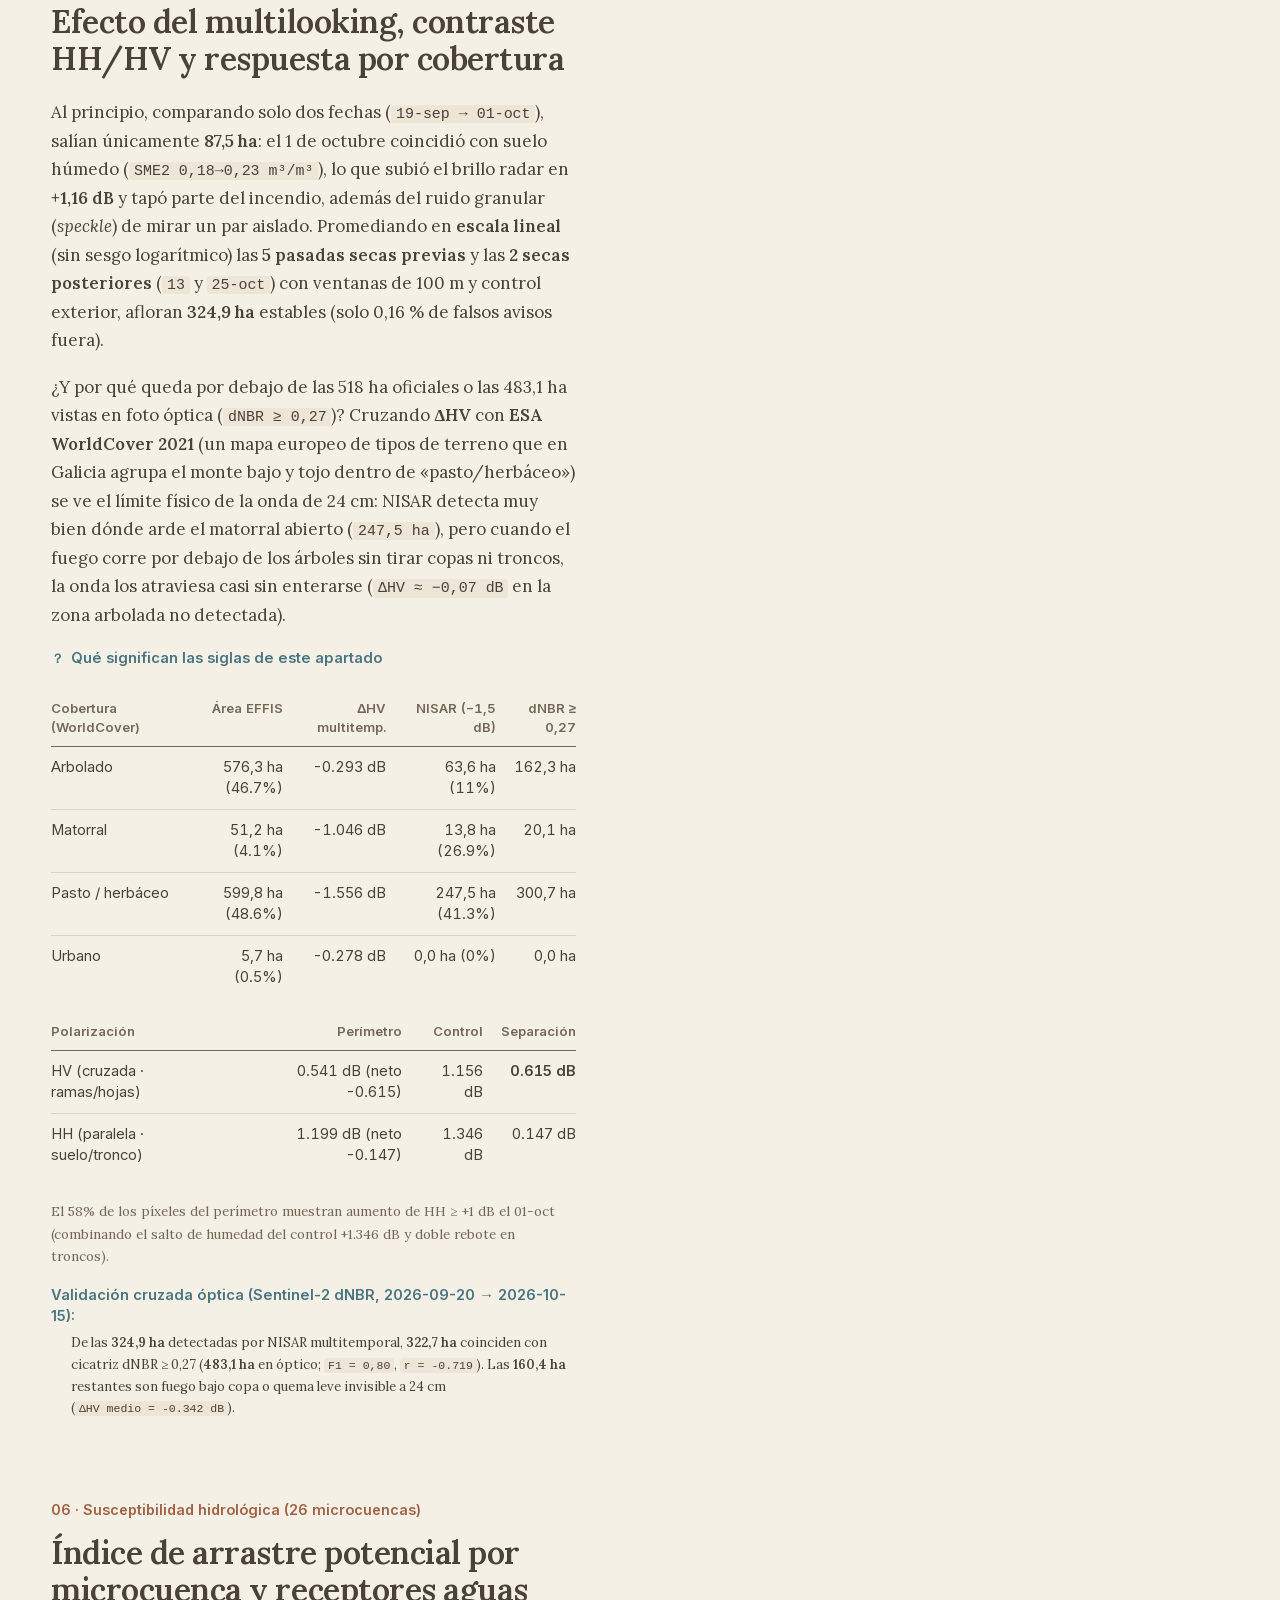
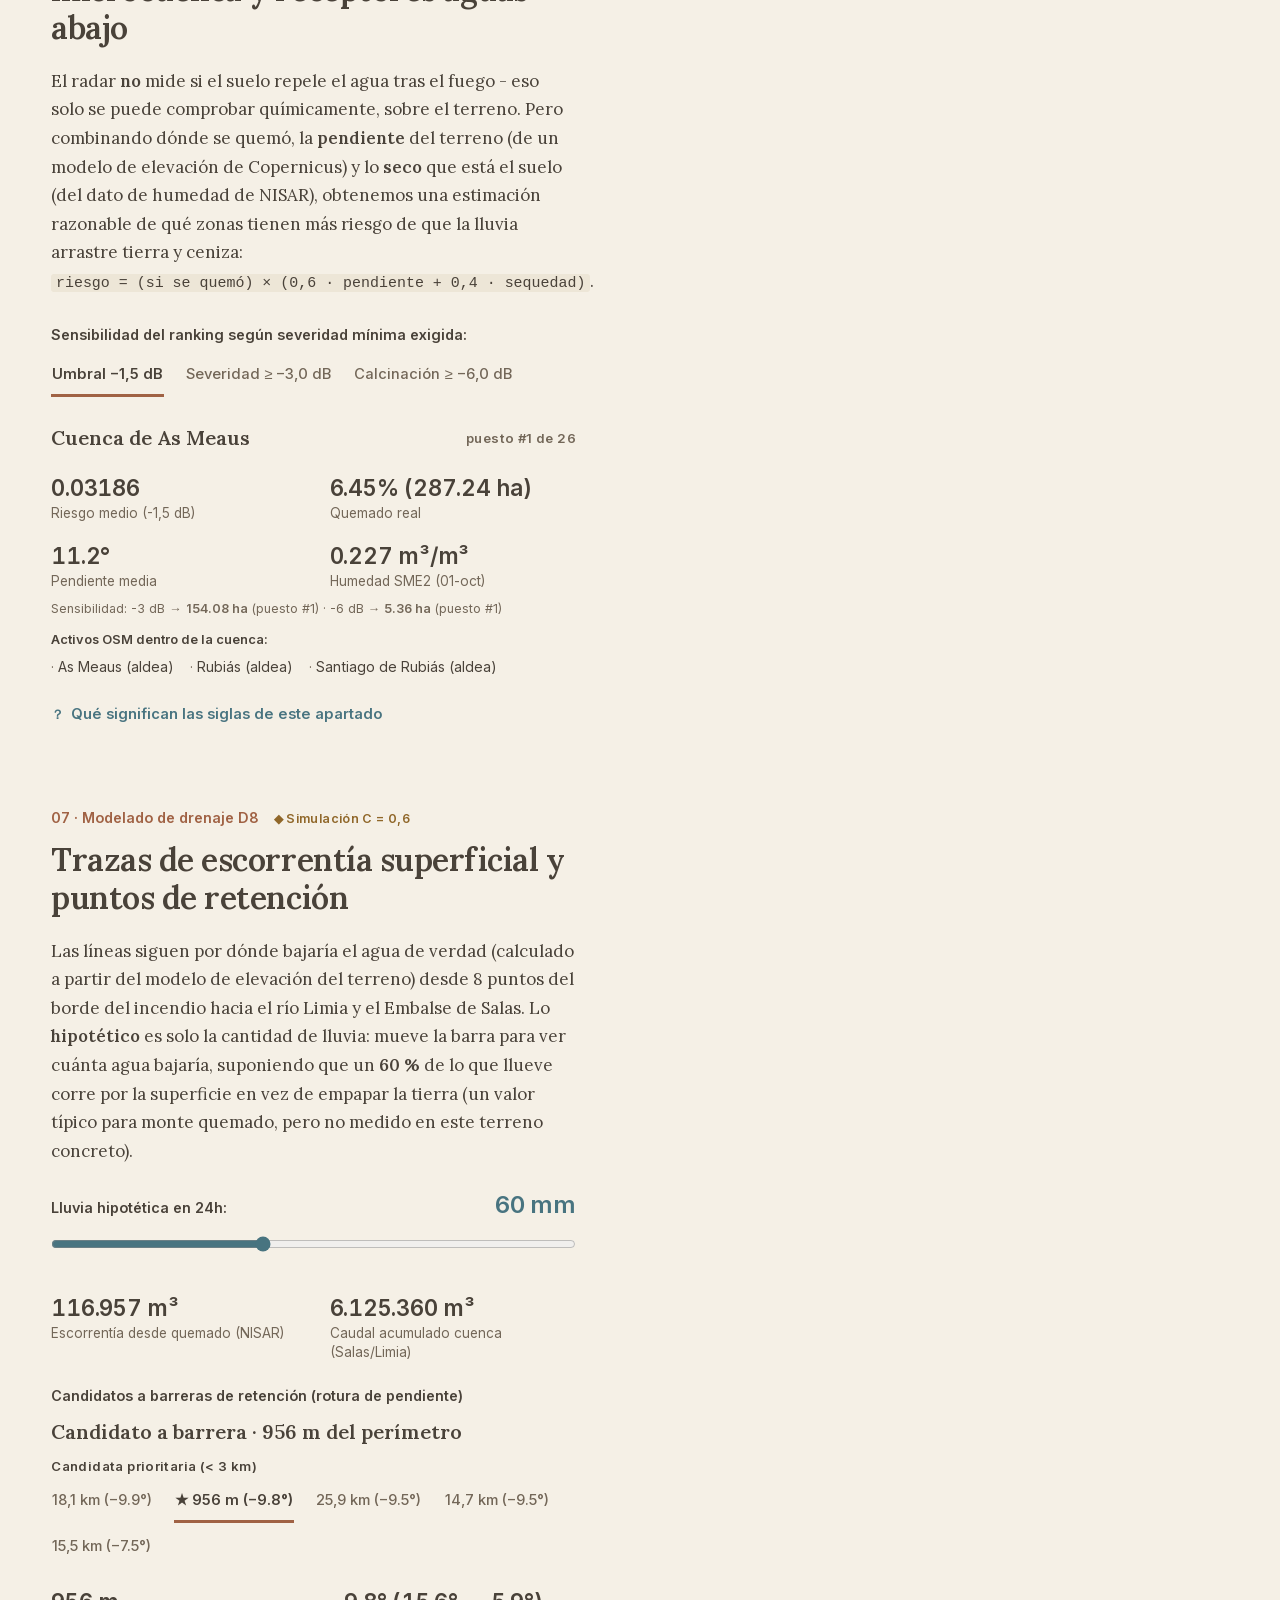
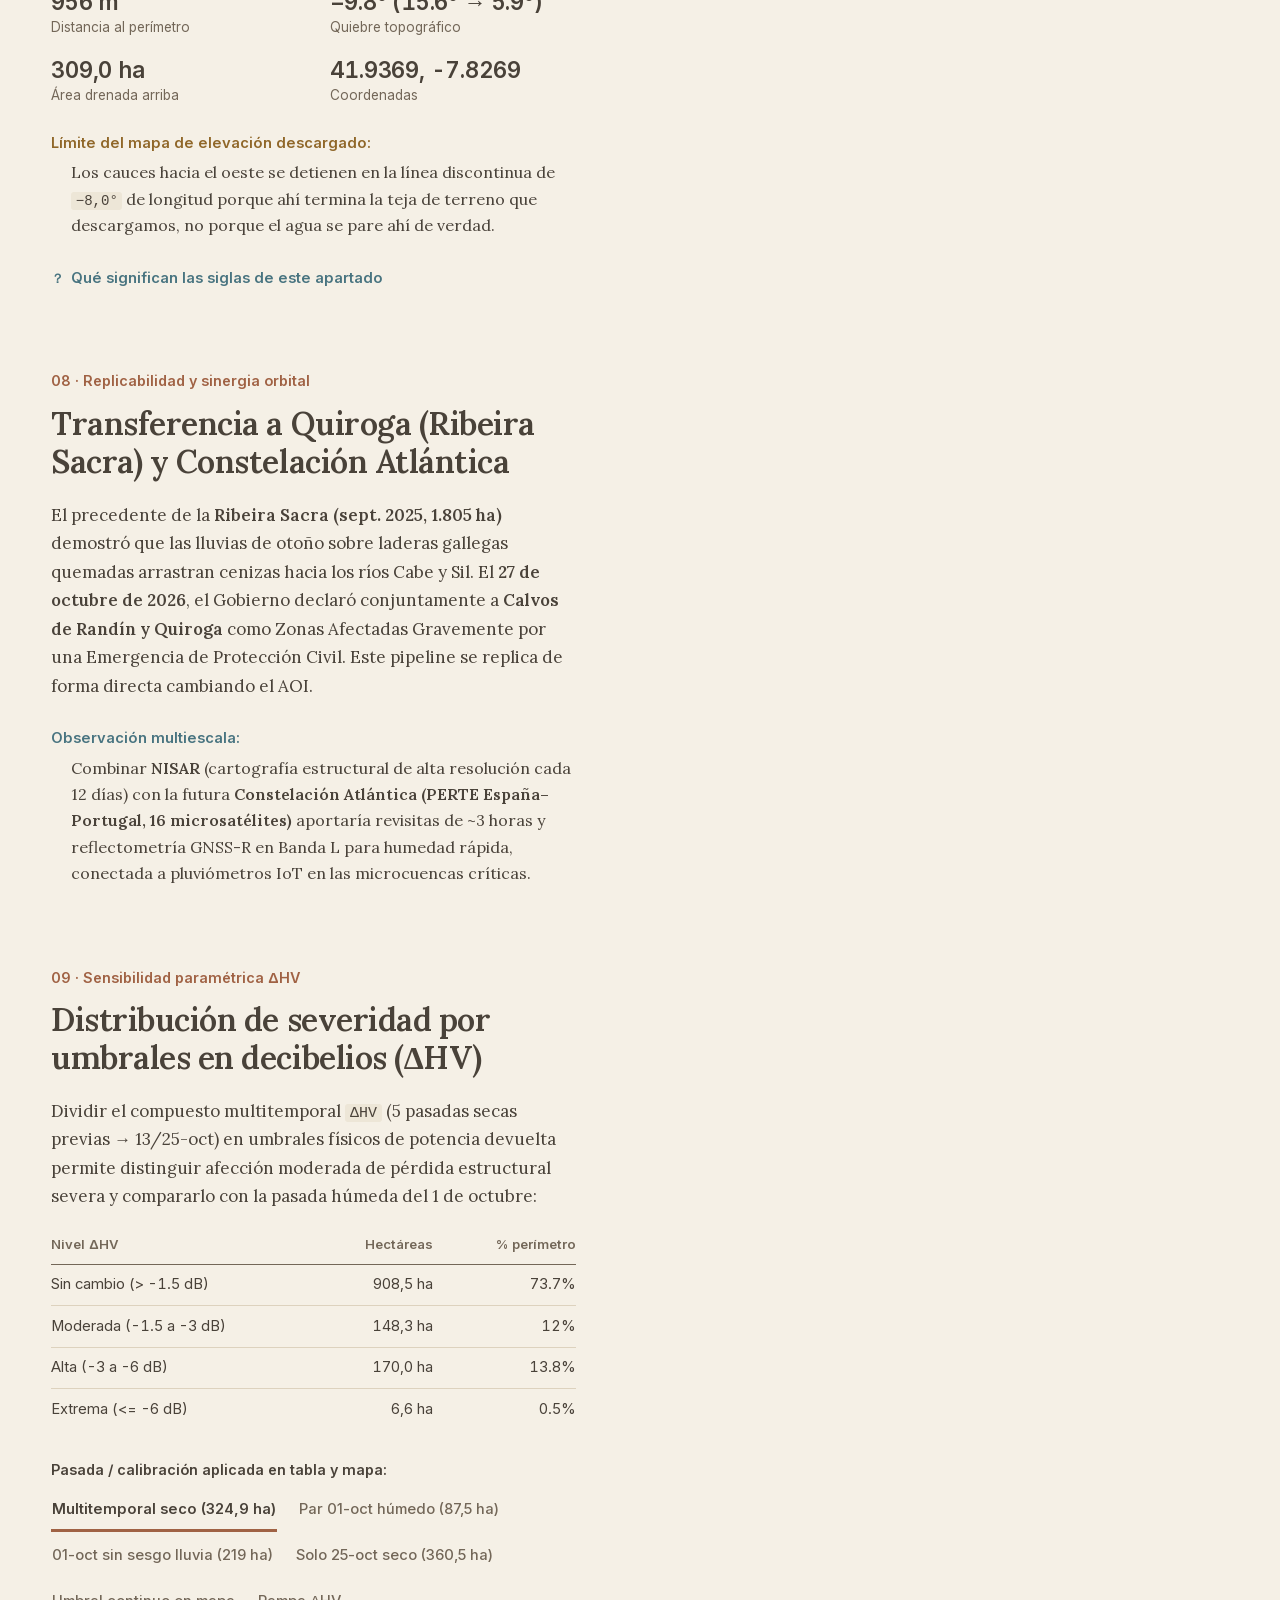
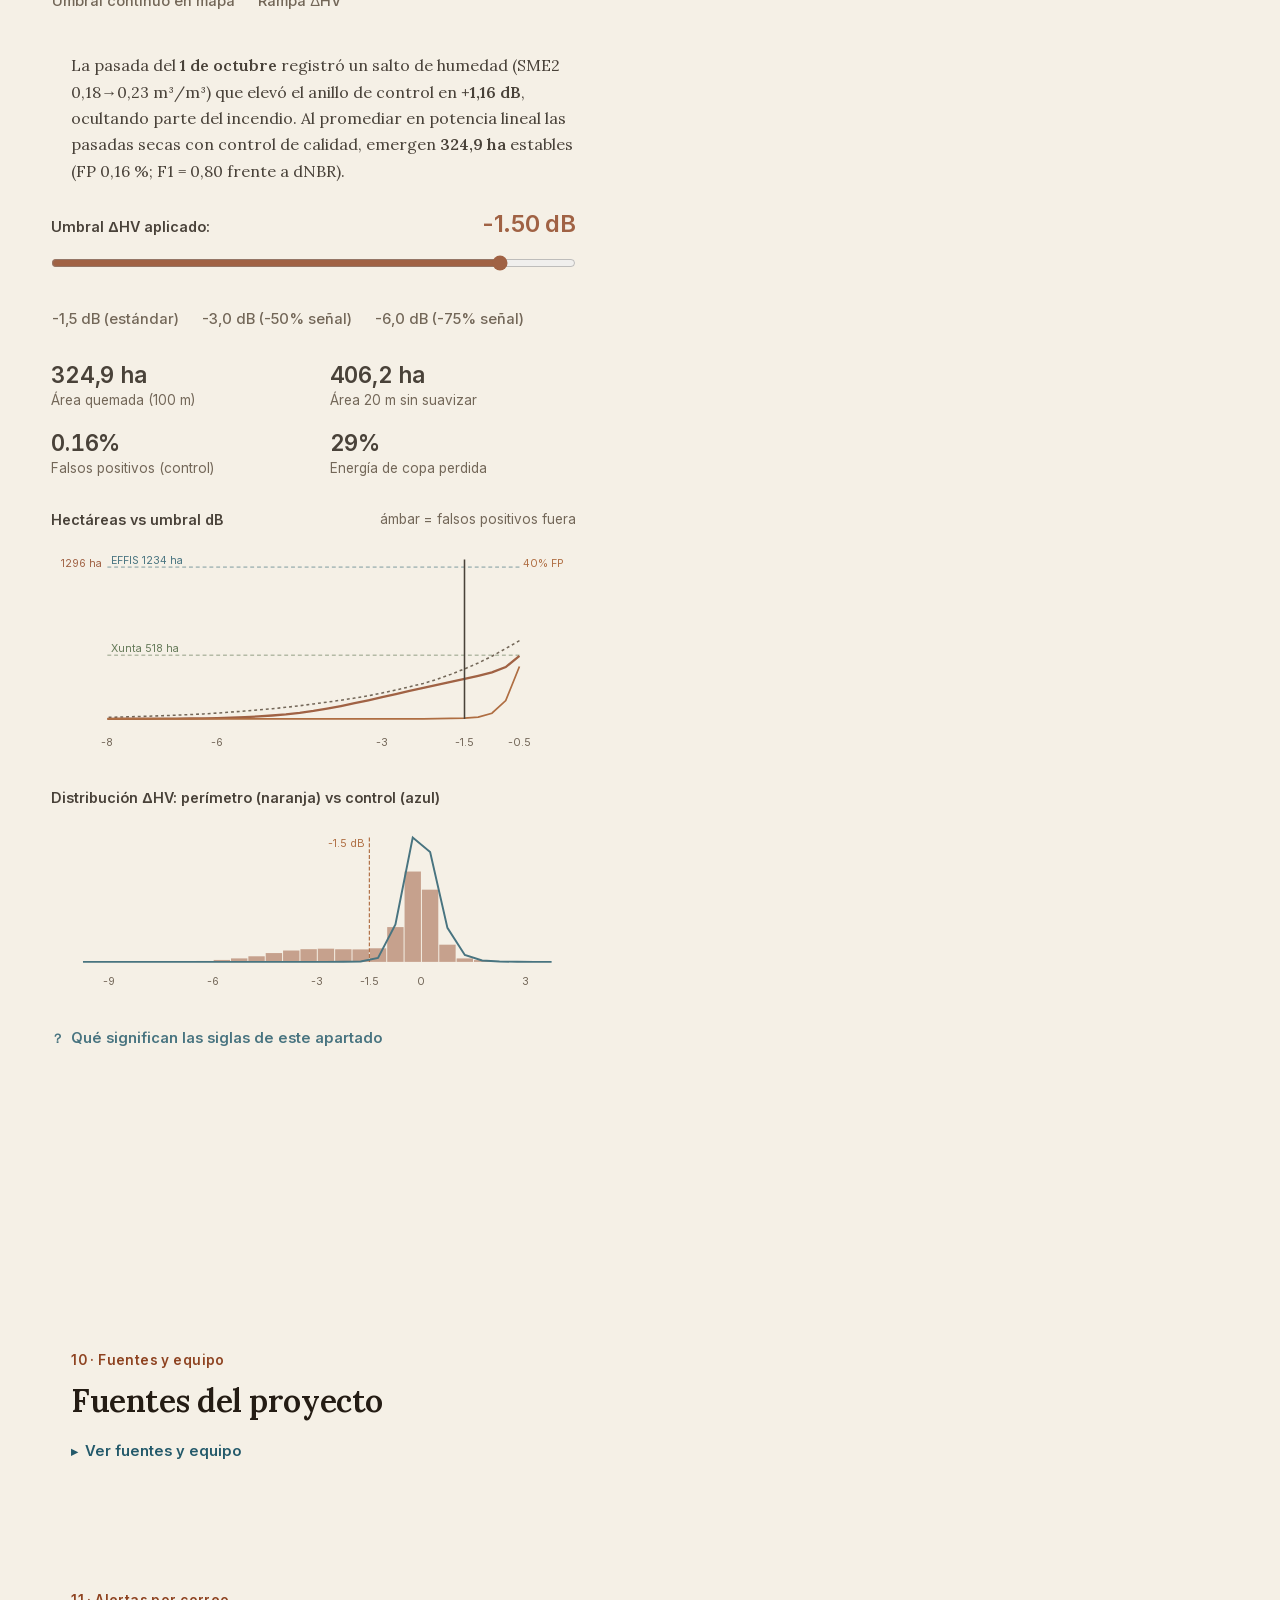
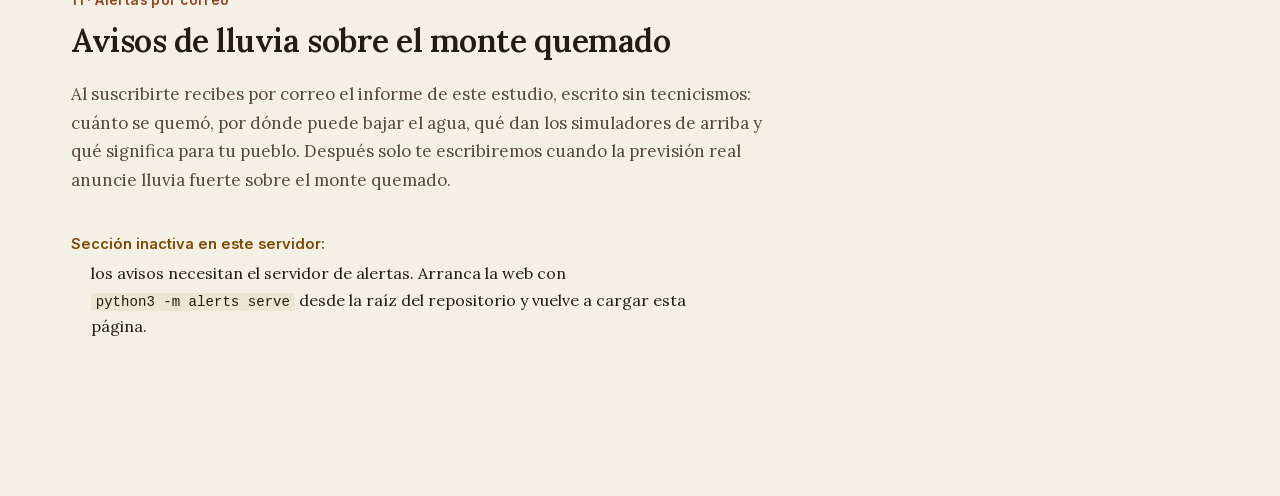
==== commit 162709b8: "Edit final style, finish i18n" ====
--- a/web/index.html
+++ b/web/index.html
@@ -3,7 +3,7 @@
 <head>
   <meta charset="utf-8" />
   <meta name="viewport" content="width=device-width, initial-scale=1" />
-  <title>GeoSignal — Informe NISAR sobre Calvos de Randín</title>
+  <title>GeoSignal - Informe NISAR sobre Calvos de Randín</title>
   <link rel="stylesheet" href="vendor/maplibre-gl.css" />
   <link rel="stylesheet" href="vendor/maplibre-gl-compare.css" />
   <link rel="stylesheet" href="story/fonts.css" />
@@ -118,7 +118,7 @@
         <dl data-i18n-html="heroGloss">
           <dt>ha (hectárea)</dt><dd>Unidad de superficie. 1 ha = 100 × 100 m, como un campo de fútbol y medio.</dd>
           <dt>dB (decibelio)</dt><dd>Mide cuánta señal de radar vuelve al satélite. Cuanto más bajo (más negativo), menos vegetación queda.</dd>
-          <dt>NRT (near real time)</dt><dd>Detección automática por satélite, a los pocos días del incendio — antes de que nadie lo mida sobre el terreno.</dd>
+          <dt>NRT (near real time)</dt><dd>Detección automática por satélite, a los pocos días del incendio - antes de que nadie lo mida sobre el terreno.</dd>
           <dt>EFFIS</dt><dd>Servicio europeo (Copernicus) que detecta incendios por satélite en toda la UE.</dd>
         </dl>
       </details>
@@ -189,7 +189,7 @@
         <h2 data-i18n="c3Title">Estabilidad estacional previa frente al descenso del 1 de octubre</h2>
         <p data-i18n-html="c3P1">
           NISAR vuelve a pasar por esta misma zona, exactamente por el mismo sitio del cielo, cada <strong>12 días</strong>
-          — así las fechas se pueden comparar entre sí de forma justa. Comparar solo dos fechas podría confundirse con
+          - así las fechas se pueden comparar entre sí de forma justa. Comparar solo dos fechas podría confundirse con
           cambios normales de humedad según la estación del año. Por eso usamos toda la serie disponible desde junio–julio
           de 2026 y la comparamos con una <strong>zona de control que no se quemó</strong>: se ve estable antes del incendio,
           y cae de golpe justo después.
@@ -293,7 +293,7 @@
         <div class="step-num"><span data-i18n="c7Num">06 · Susceptibilidad hidrológica (26 microcuencas)</span></div>
         <h2 data-i18n="c7Title">Índice de arrastre potencial por microcuenca y receptores aguas abajo</h2>
         <p data-i18n-html="c7P1">
-          El radar <strong>no</strong> mide si el suelo repele el agua tras el fuego — eso solo se puede comprobar
+          El radar <strong>no</strong> mide si el suelo repele el agua tras el fuego - eso solo se puede comprobar
           químicamente, sobre el terreno. Pero combinando dónde se quemó, la <strong>pendiente</strong> del terreno
           (de un modelo de elevación de Copernicus) y lo <strong>seco</strong> que está el suelo (del dato de humedad
           de NISAR), obtenemos una estimación razonable de qué zonas tienen más riesgo de que la lluvia arrastre tierra
@@ -495,11 +495,11 @@
 
         <h3 data-i18n="c10TeamH">Equipo</h3>
         <ul class="team-list">
-          <li>Gabriel Freire Simón — <a href="https://github.com/ByteGab" target="_blank" rel="noopener">github.com/ByteGab</a></li>
-          <li>Loreto Uzquiano Esteban — <a href="https://github.com/loreeue" target="_blank" rel="noopener">github.com/loreeue</a></li>
-          <li>Claudia Gil Durán — <a href="https://github.com/claauugil" target="_blank" rel="noopener">github.com/claauugil</a></li>
-          <li>Daniel Castillo Correa — <a href="https://github.com/DanielCasti11o" target="_blank" rel="noopener">github.com/DanielCasti11o</a></li>
-          <li>Ángel García Beltrán — <a href="https://github.com/angelurano" target="_blank" rel="noopener">github.com/angelurano</a></li>
+          <li>Gabriel Freire Simón - <a href="https://github.com/ByteGab" target="_blank" rel="noopener">github.com/ByteGab</a></li>
+          <li>Loreto Uzquiano Esteban - <a href="https://github.com/loreeue" target="_blank" rel="noopener">github.com/loreeue</a></li>
+          <li>Claudia Gil Durán - <a href="https://github.com/claauugil" target="_blank" rel="noopener">github.com/claauugil</a></li>
+          <li>Daniel Castillo Correa - <a href="https://github.com/DanielCasti11o" target="_blank" rel="noopener">github.com/DanielCasti11o</a></li>
+          <li>Miguel Ángel García Beltrán - <a href="https://github.com/angelurano" target="_blank" rel="noopener">github.com/angelurano</a></li>
         </ul>
       </div>
     </details>
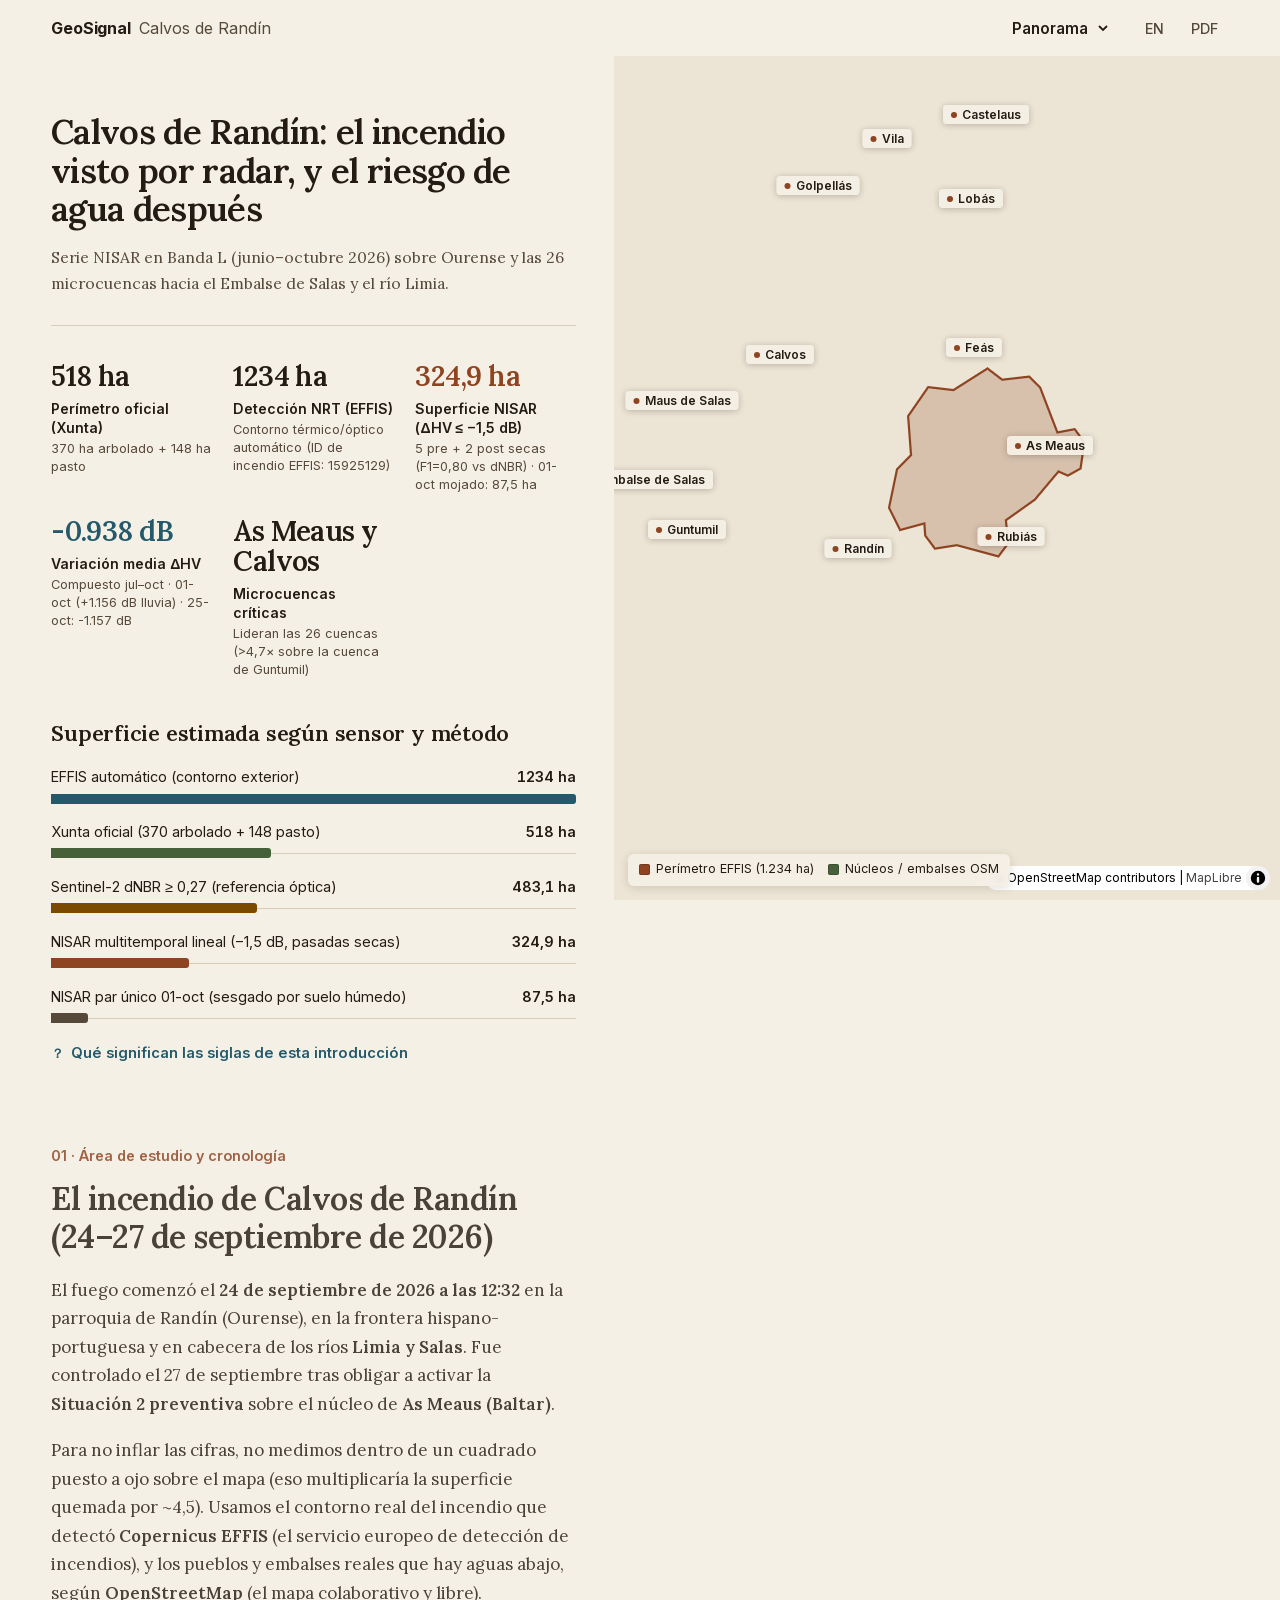
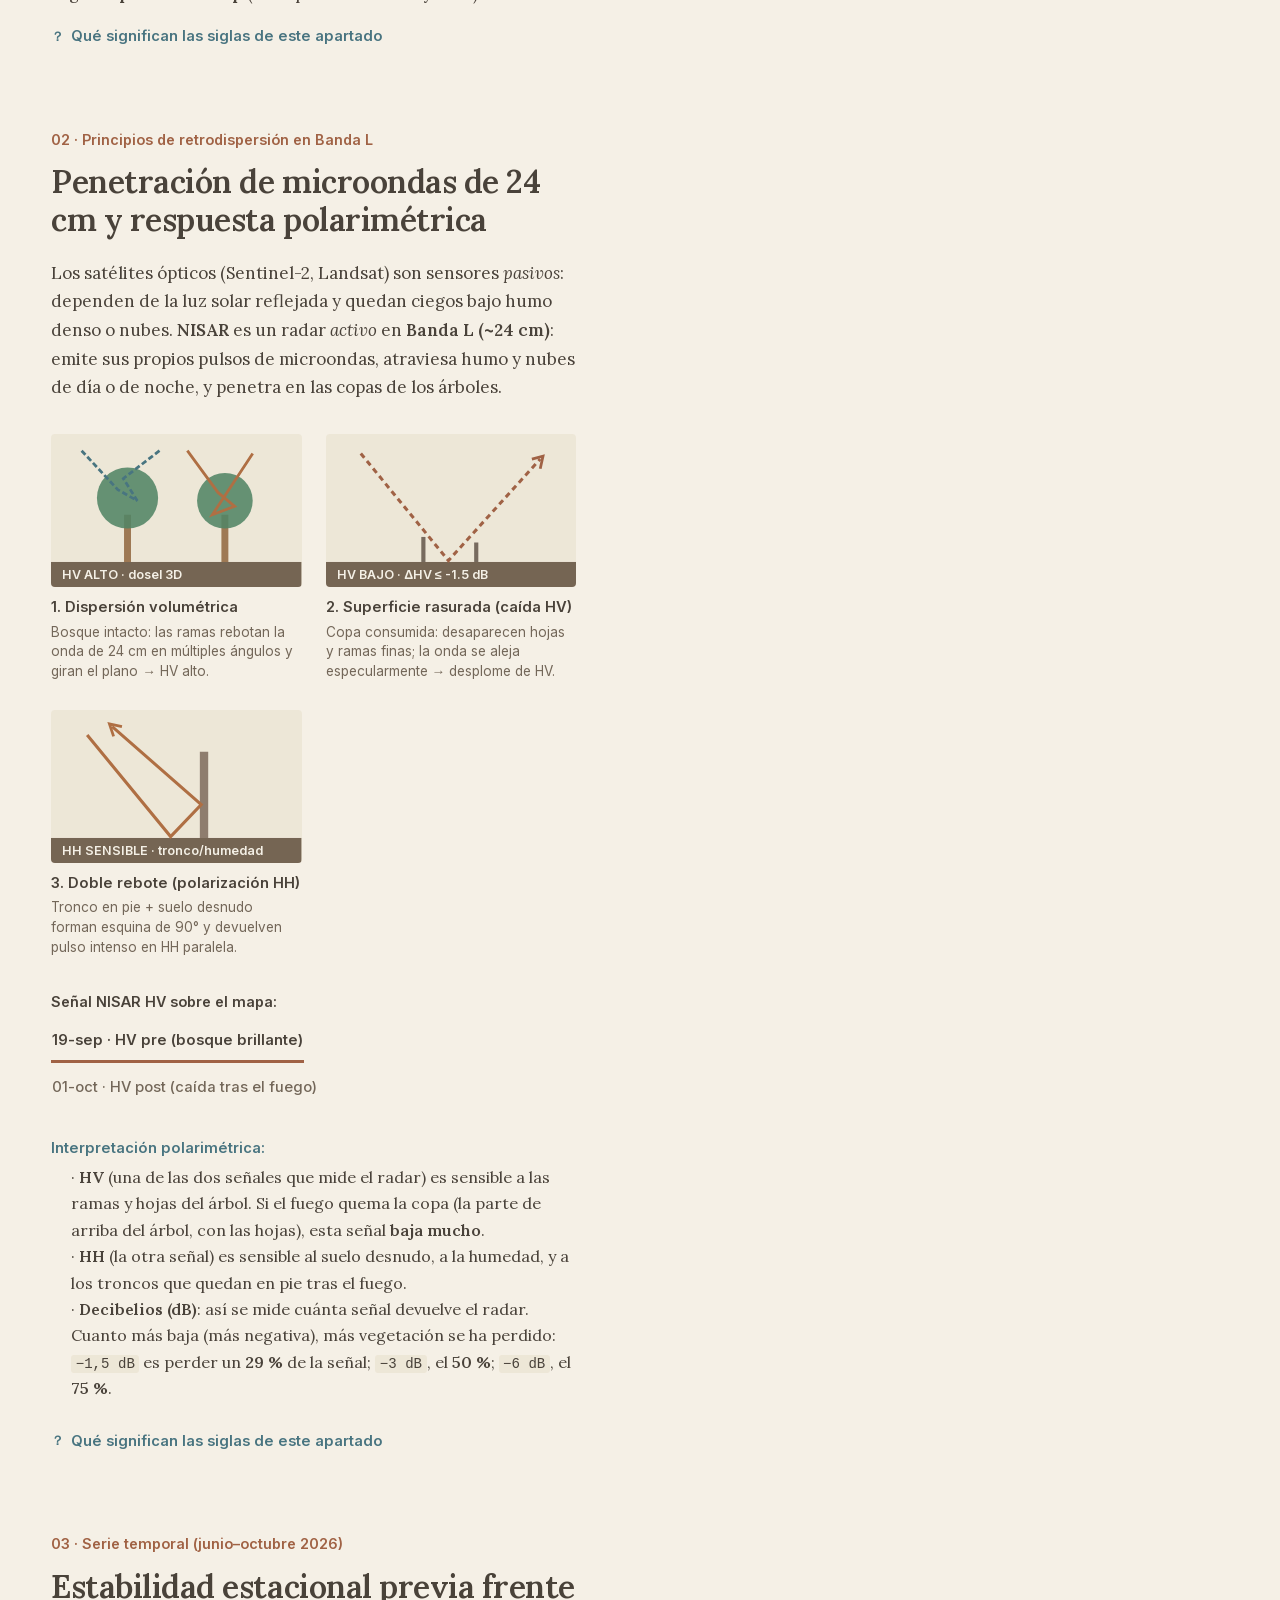
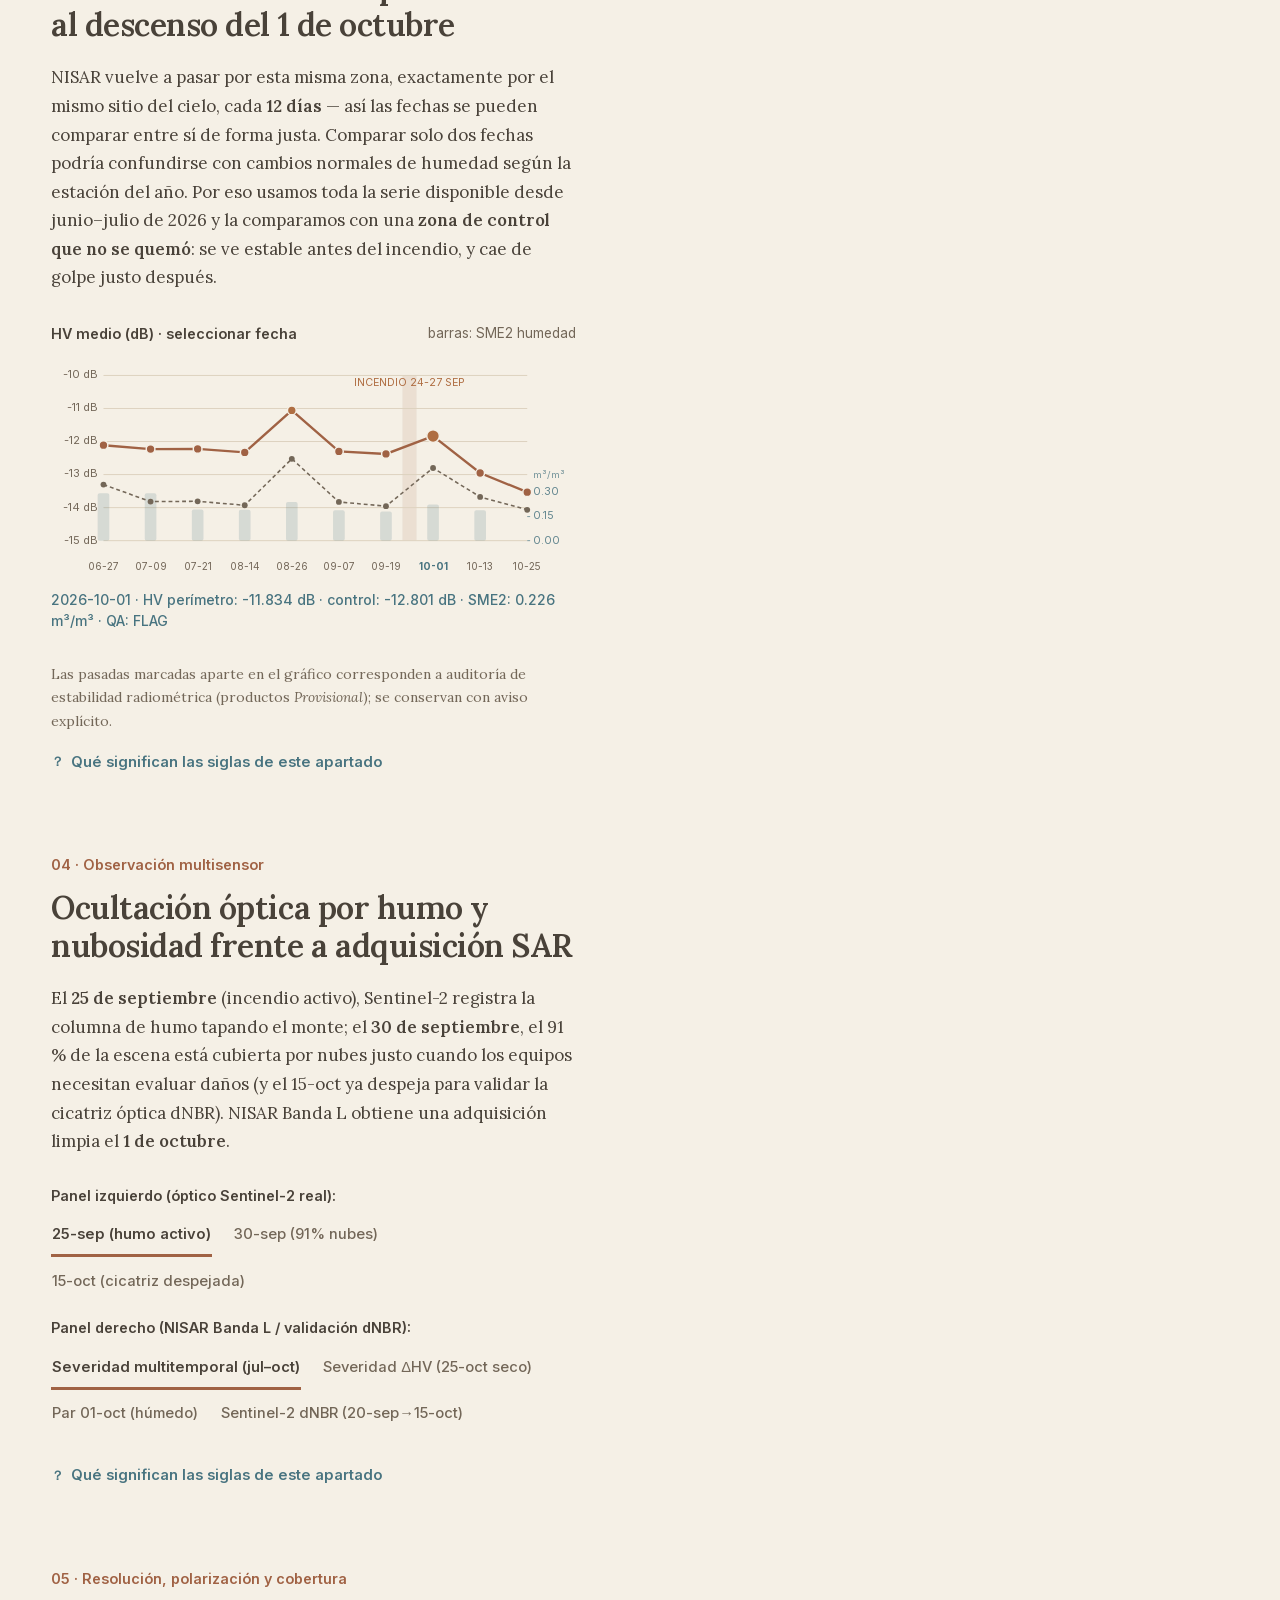
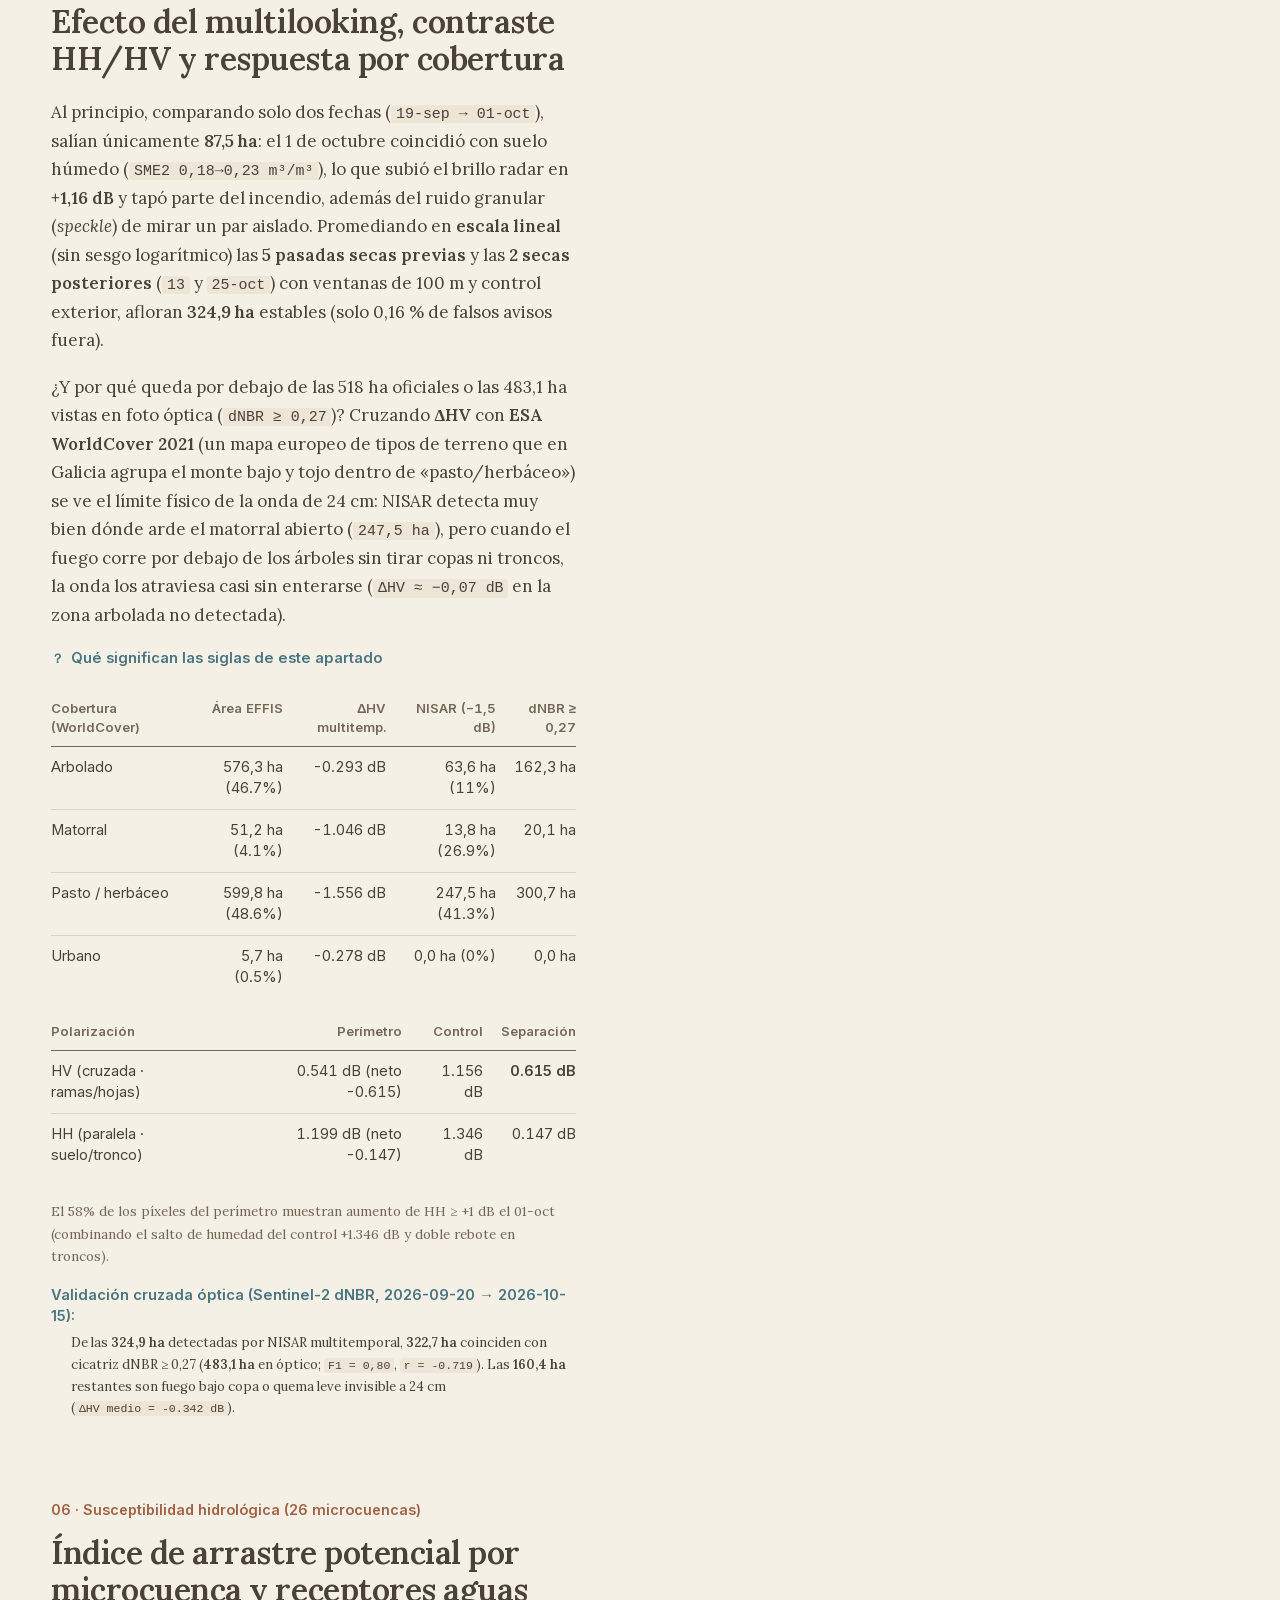
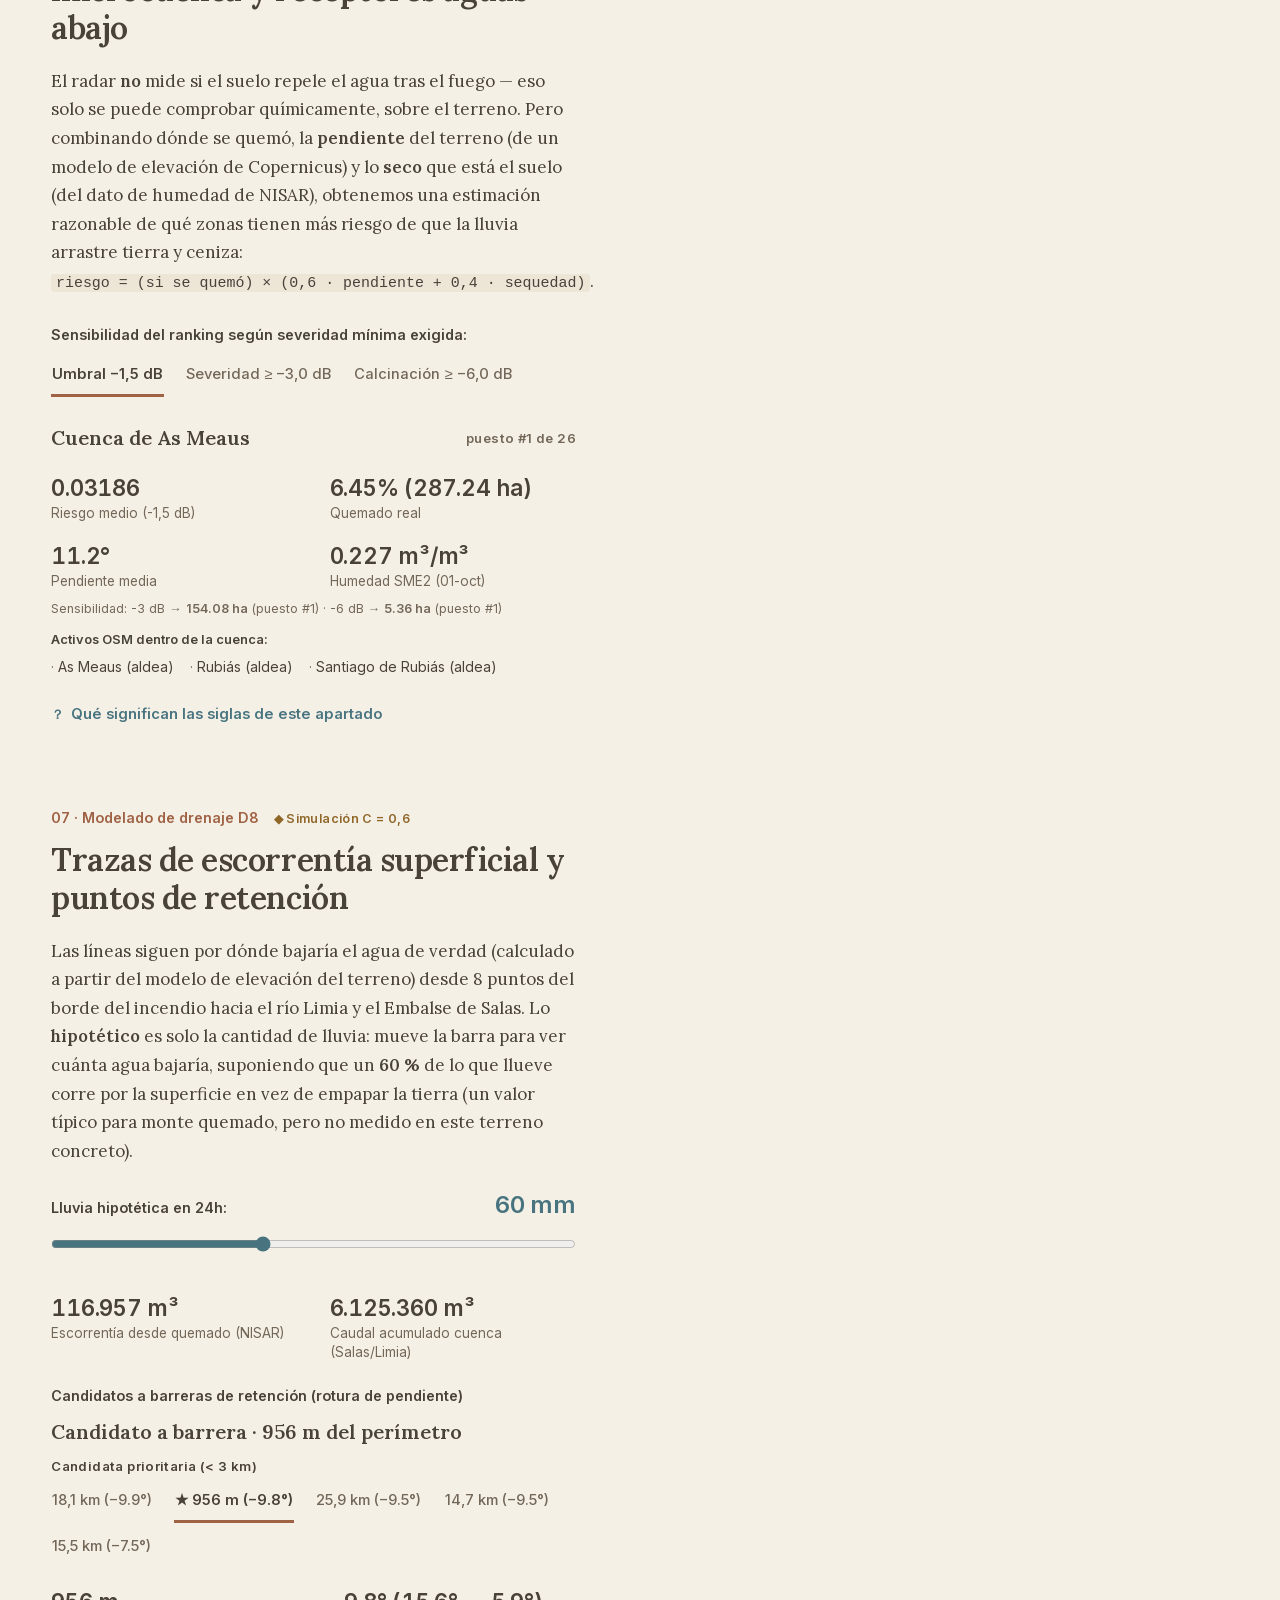
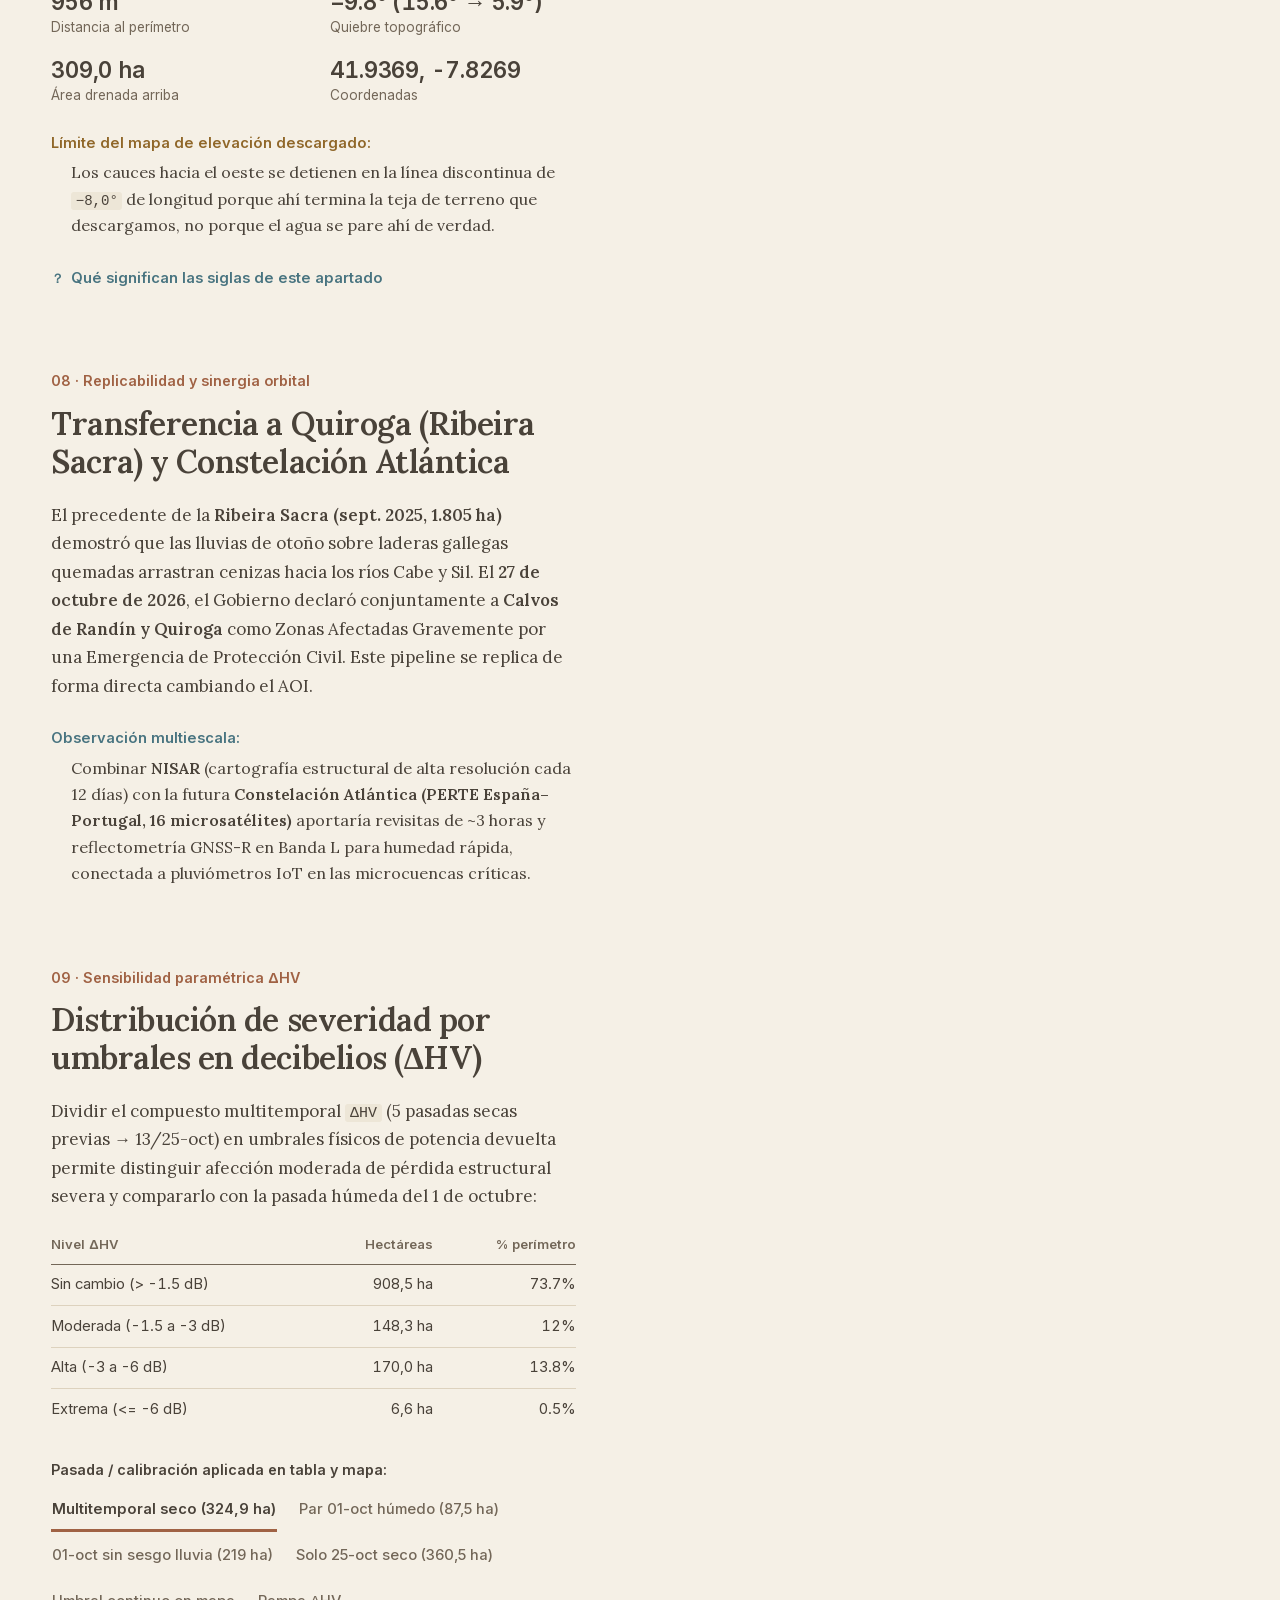
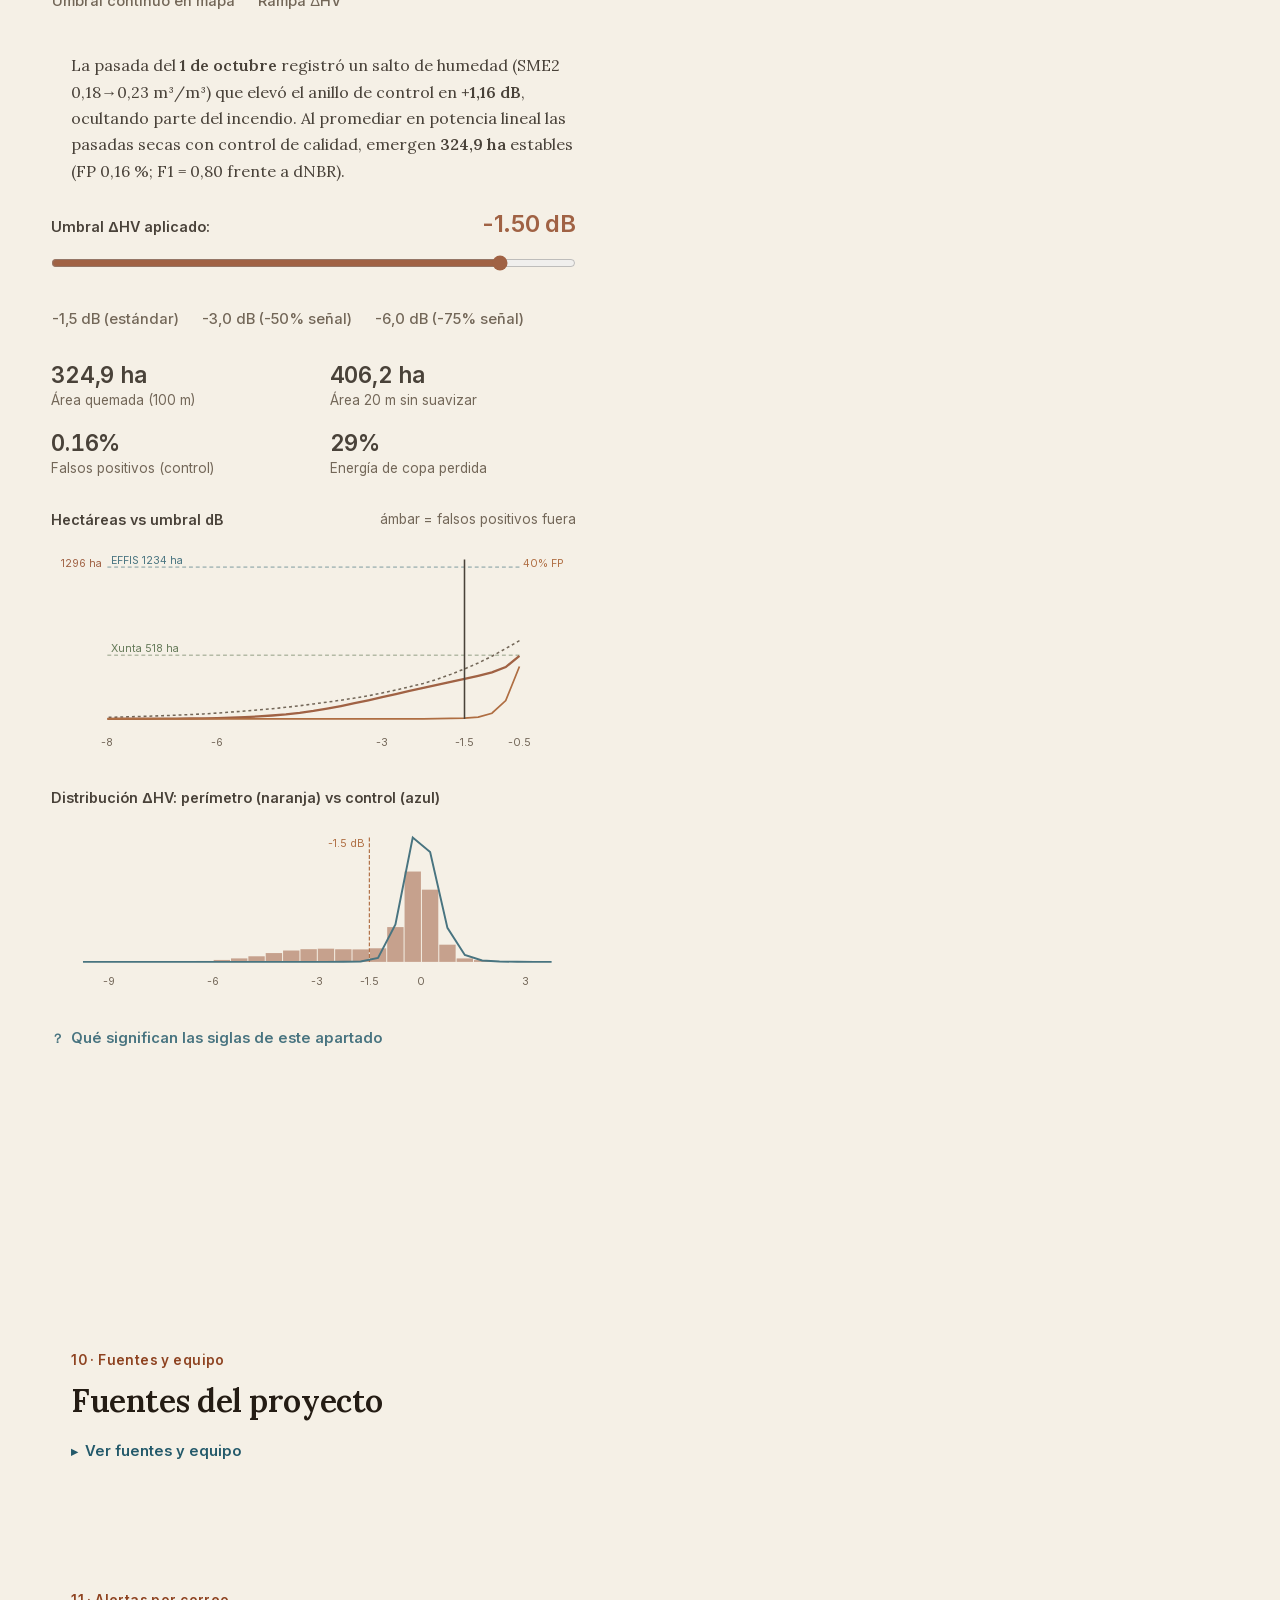
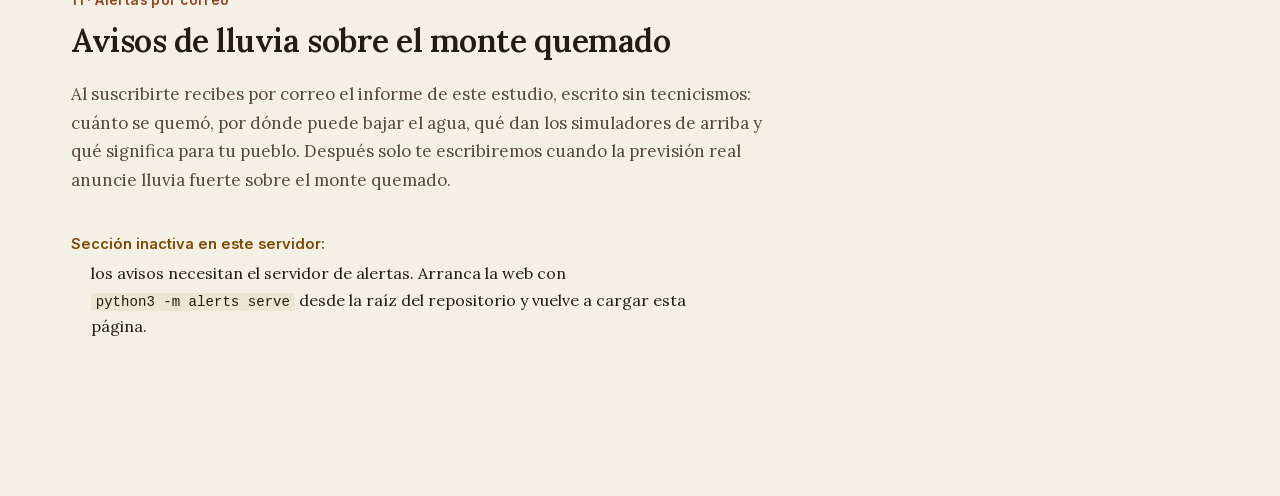
==== commit 37639783: "Edit final style, finish i18n" ====
--- a/web/index.html
+++ b/web/index.html
@@ -3,7 +3,7 @@
 <head>
   <meta charset="utf-8" />
   <meta name="viewport" content="width=device-width, initial-scale=1" />
-  <title>GeoSignal - Informe NISAR sobre Calvos de Randín</title>
+  <title>GeoSignal — Informe NISAR sobre Calvos de Randín</title>
   <link rel="stylesheet" href="vendor/maplibre-gl.css" />
   <link rel="stylesheet" href="vendor/maplibre-gl-compare.css" />
   <link rel="stylesheet" href="story/fonts.css" />
@@ -118,7 +118,7 @@
         <dl data-i18n-html="heroGloss">
           <dt>ha (hectárea)</dt><dd>Unidad de superficie. 1 ha = 100 × 100 m, como un campo de fútbol y medio.</dd>
           <dt>dB (decibelio)</dt><dd>Mide cuánta señal de radar vuelve al satélite. Cuanto más bajo (más negativo), menos vegetación queda.</dd>
-          <dt>NRT (near real time)</dt><dd>Detección automática por satélite, a los pocos días del incendio - antes de que nadie lo mida sobre el terreno.</dd>
+          <dt>NRT (near real time)</dt><dd>Detección automática por satélite, a los pocos días del incendio — antes de que nadie lo mida sobre el terreno.</dd>
           <dt>EFFIS</dt><dd>Servicio europeo (Copernicus) que detecta incendios por satélite en toda la UE.</dd>
         </dl>
       </details>
@@ -189,7 +189,7 @@
         <h2 data-i18n="c3Title">Estabilidad estacional previa frente al descenso del 1 de octubre</h2>
         <p data-i18n-html="c3P1">
           NISAR vuelve a pasar por esta misma zona, exactamente por el mismo sitio del cielo, cada <strong>12 días</strong>
-          - así las fechas se pueden comparar entre sí de forma justa. Comparar solo dos fechas podría confundirse con
+          — así las fechas se pueden comparar entre sí de forma justa. Comparar solo dos fechas podría confundirse con
           cambios normales de humedad según la estación del año. Por eso usamos toda la serie disponible desde junio–julio
           de 2026 y la comparamos con una <strong>zona de control que no se quemó</strong>: se ve estable antes del incendio,
           y cae de golpe justo después.
@@ -293,7 +293,7 @@
         <div class="step-num"><span data-i18n="c7Num">06 · Susceptibilidad hidrológica (26 microcuencas)</span></div>
         <h2 data-i18n="c7Title">Índice de arrastre potencial por microcuenca y receptores aguas abajo</h2>
         <p data-i18n-html="c7P1">
-          El radar <strong>no</strong> mide si el suelo repele el agua tras el fuego - eso solo se puede comprobar
+          El radar <strong>no</strong> mide si el suelo repele el agua tras el fuego — eso solo se puede comprobar
           químicamente, sobre el terreno. Pero combinando dónde se quemó, la <strong>pendiente</strong> del terreno
           (de un modelo de elevación de Copernicus) y lo <strong>seco</strong> que está el suelo (del dato de humedad
           de NISAR), obtenemos una estimación razonable de qué zonas tienen más riesgo de que la lluvia arrastre tierra
@@ -495,11 +495,11 @@
 
         <h3 data-i18n="c10TeamH">Equipo</h3>
         <ul class="team-list">
-          <li>Gabriel Freire Simón - <a href="https://github.com/ByteGab" target="_blank" rel="noopener">github.com/ByteGab</a></li>
-          <li>Loreto Uzquiano Esteban - <a href="https://github.com/loreeue" target="_blank" rel="noopener">github.com/loreeue</a></li>
-          <li>Claudia Gil Durán - <a href="https://github.com/claauugil" target="_blank" rel="noopener">github.com/claauugil</a></li>
-          <li>Daniel Castillo Correa - <a href="https://github.com/DanielCasti11o" target="_blank" rel="noopener">github.com/DanielCasti11o</a></li>
-          <li>Miguel Ángel García Beltrán - <a href="https://github.com/angelurano" target="_blank" rel="noopener">github.com/angelurano</a></li>
+          <li>Gabriel Freire Simón — <a href="https://github.com/ByteGab" target="_blank" rel="noopener">github.com/ByteGab</a></li>
+          <li>Loreto Uzquiano Esteban — <a href="https://github.com/loreeue" target="_blank" rel="noopener">github.com/loreeue</a></li>
+          <li>Claudia Gil Durán — <a href="https://github.com/claauugil" target="_blank" rel="noopener">github.com/claauugil</a></li>
+          <li>Daniel Castillo Correa — <a href="https://github.com/DanielCasti11o" target="_blank" rel="noopener">github.com/DanielCasti11o</a></li>
+          <li>Miguel Ángel García Beltrán — <a href="https://github.com/angelurano" target="_blank" rel="noopener">github.com/angelurano</a></li>
         </ul>
       </div>
     </details>
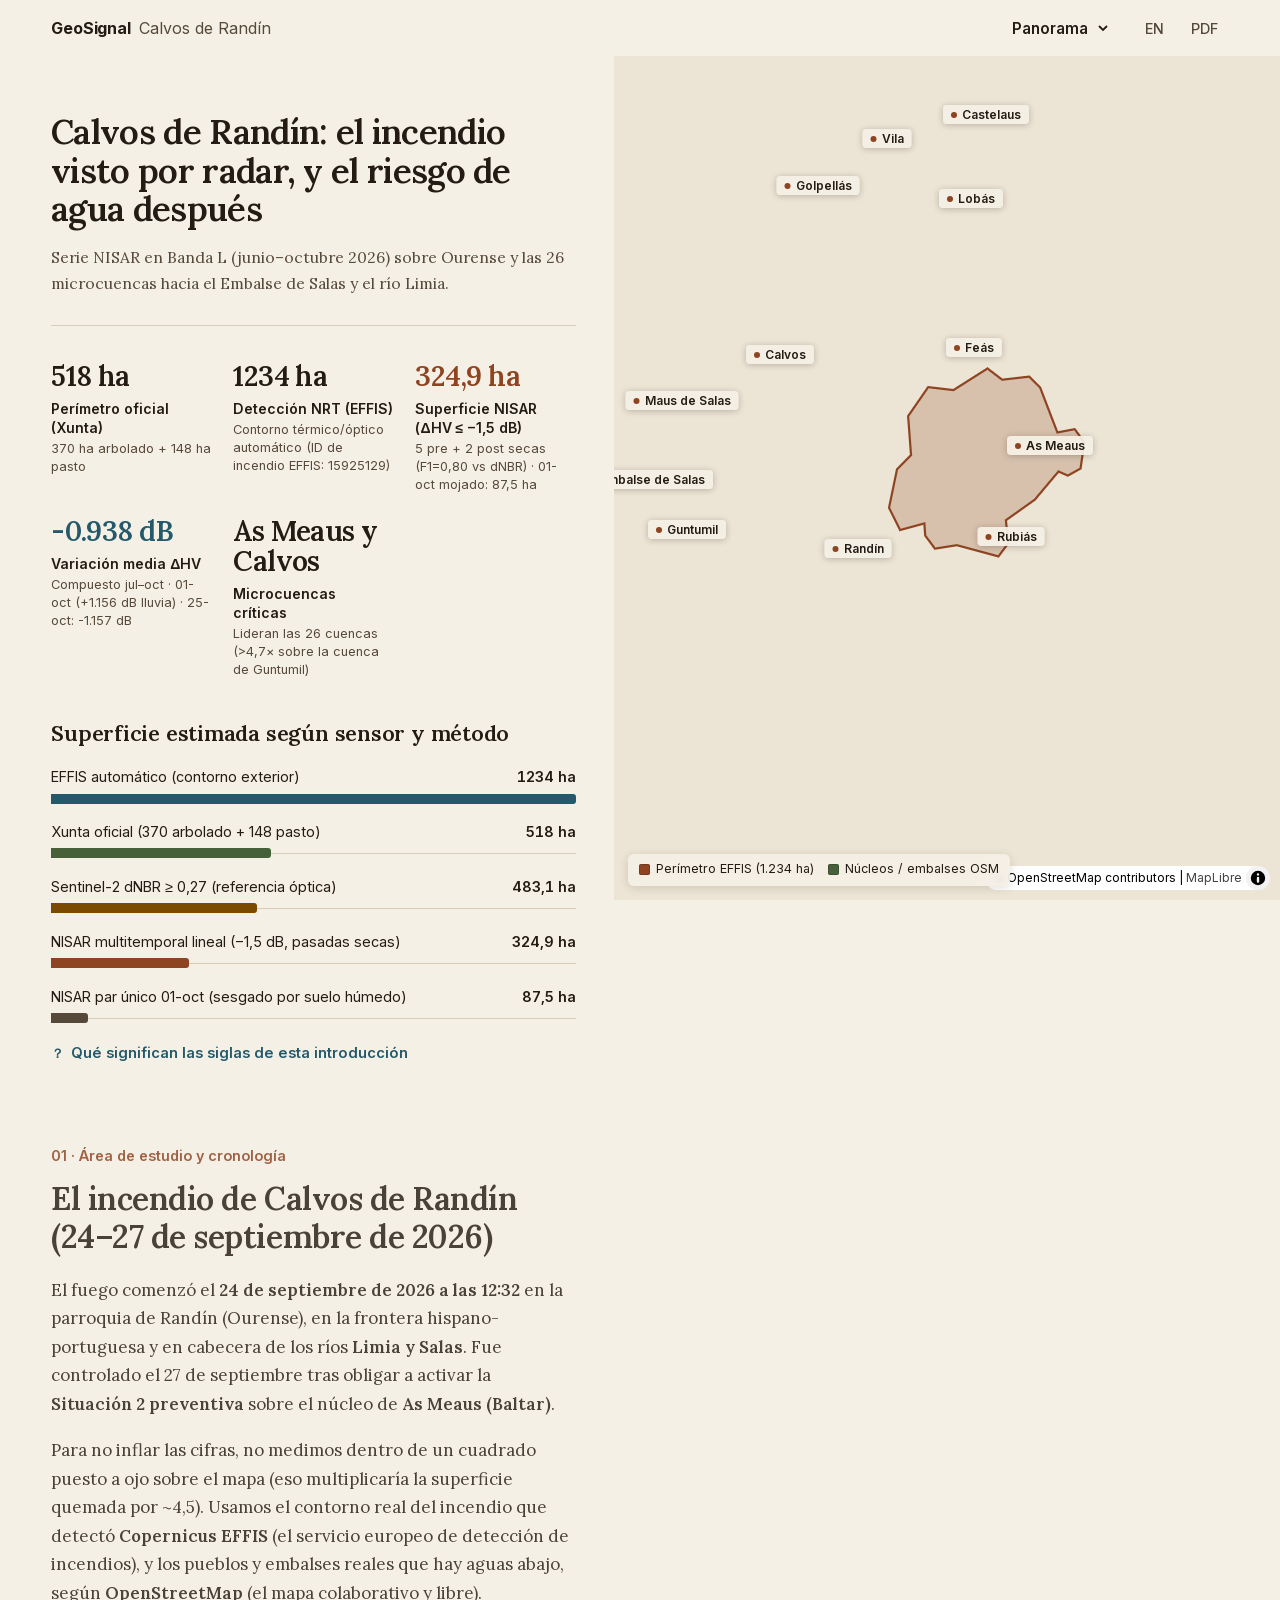
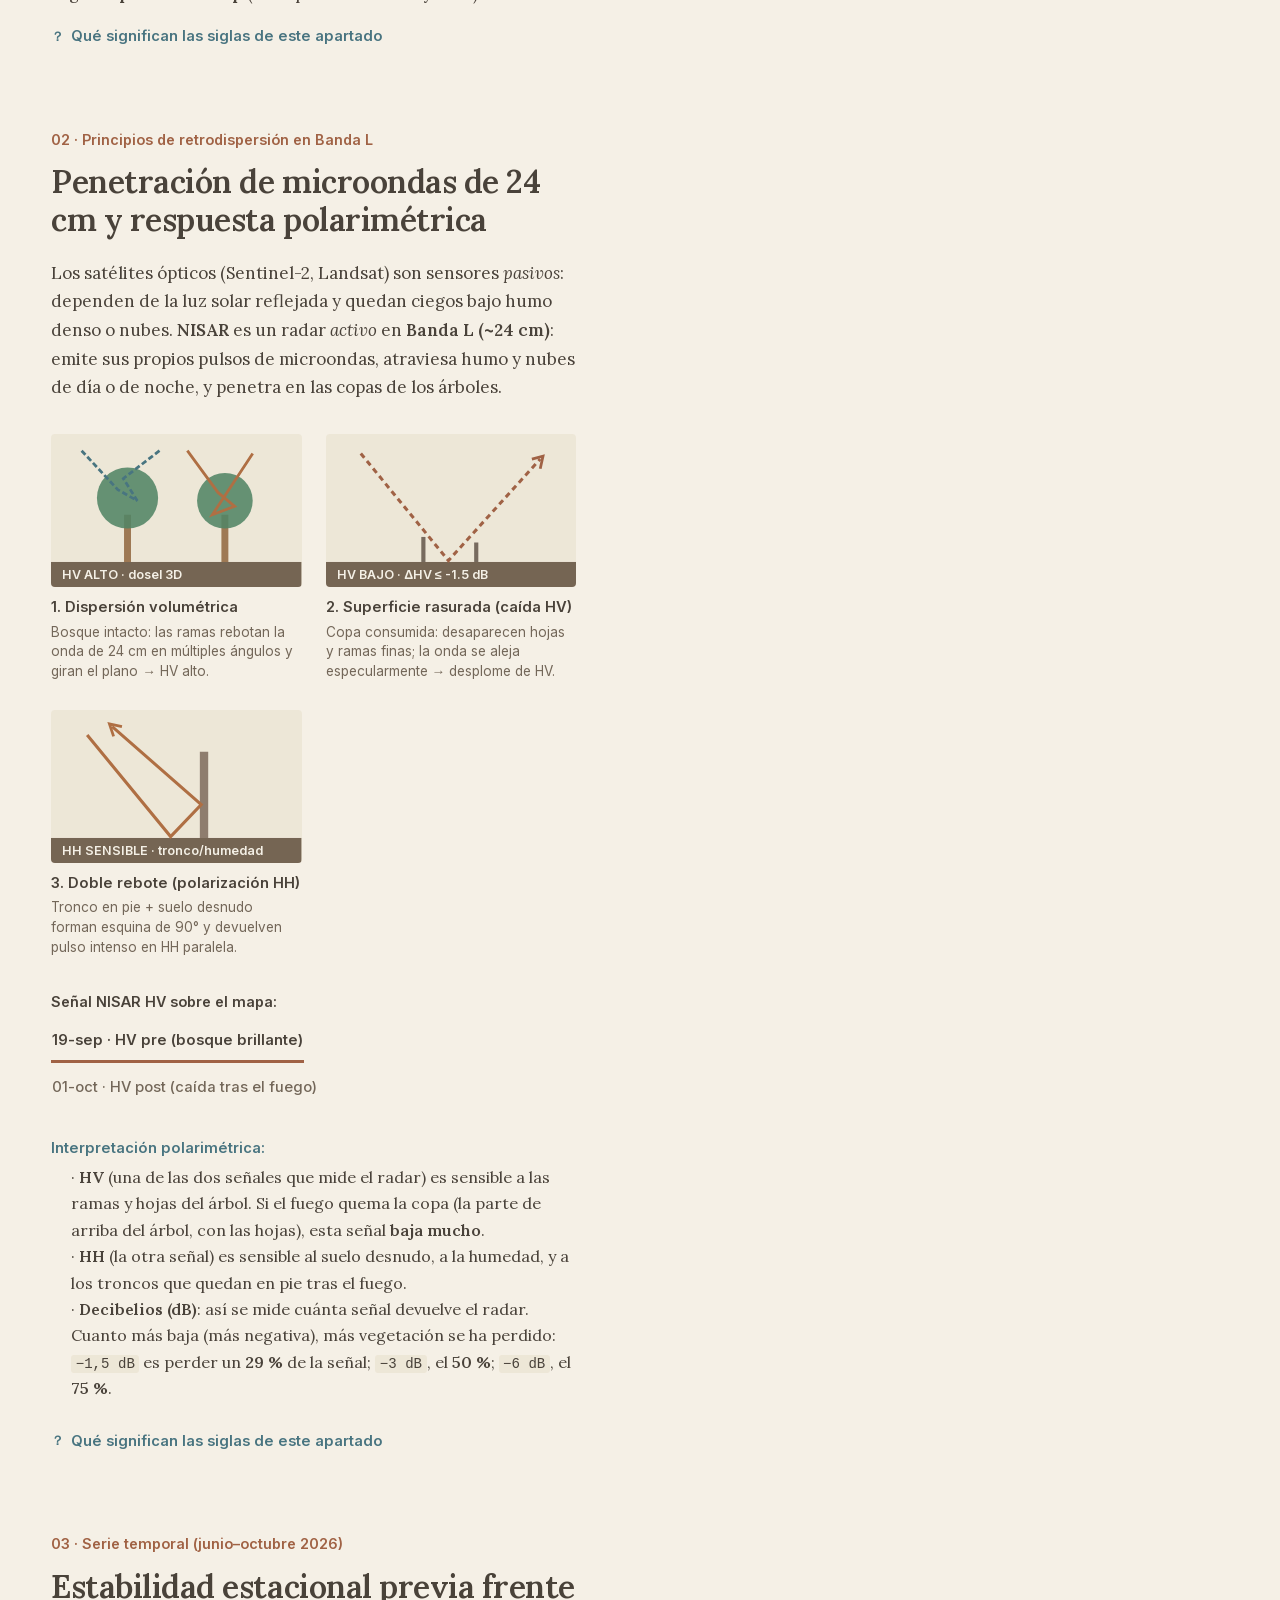
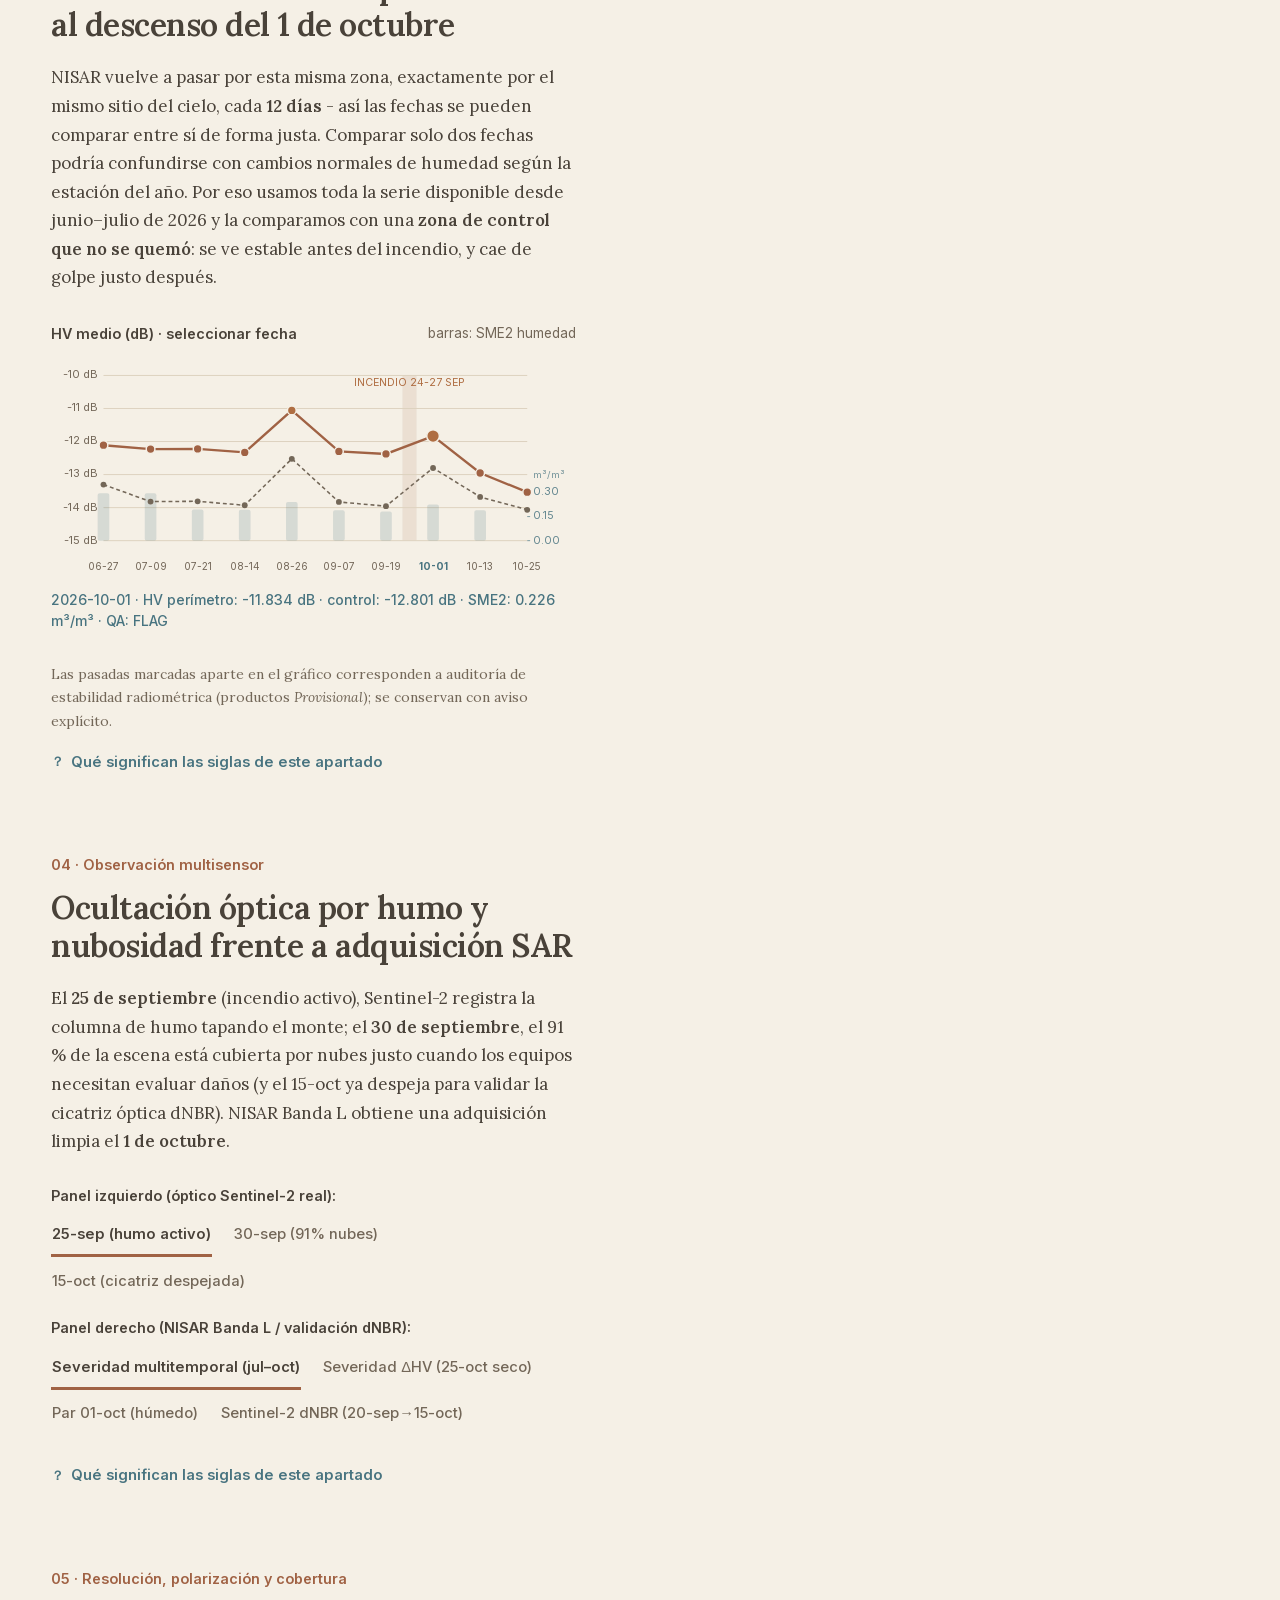
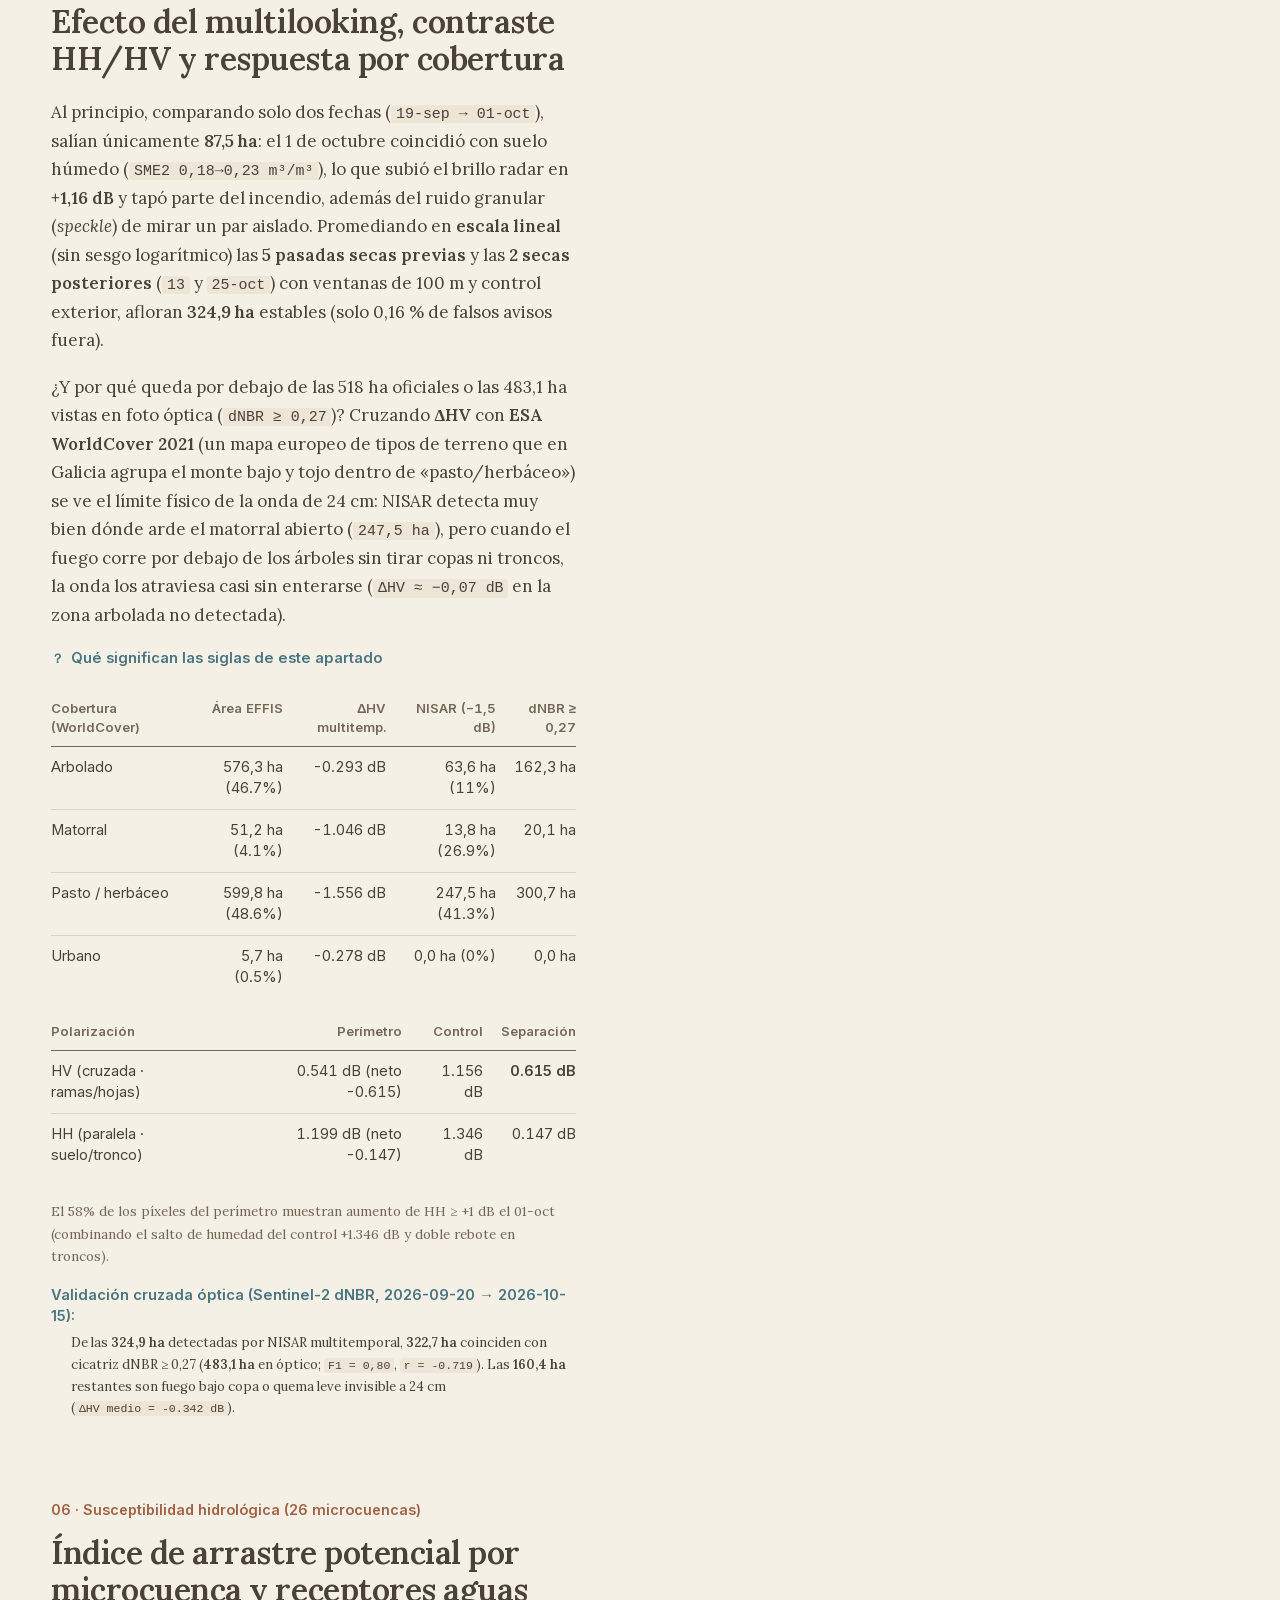
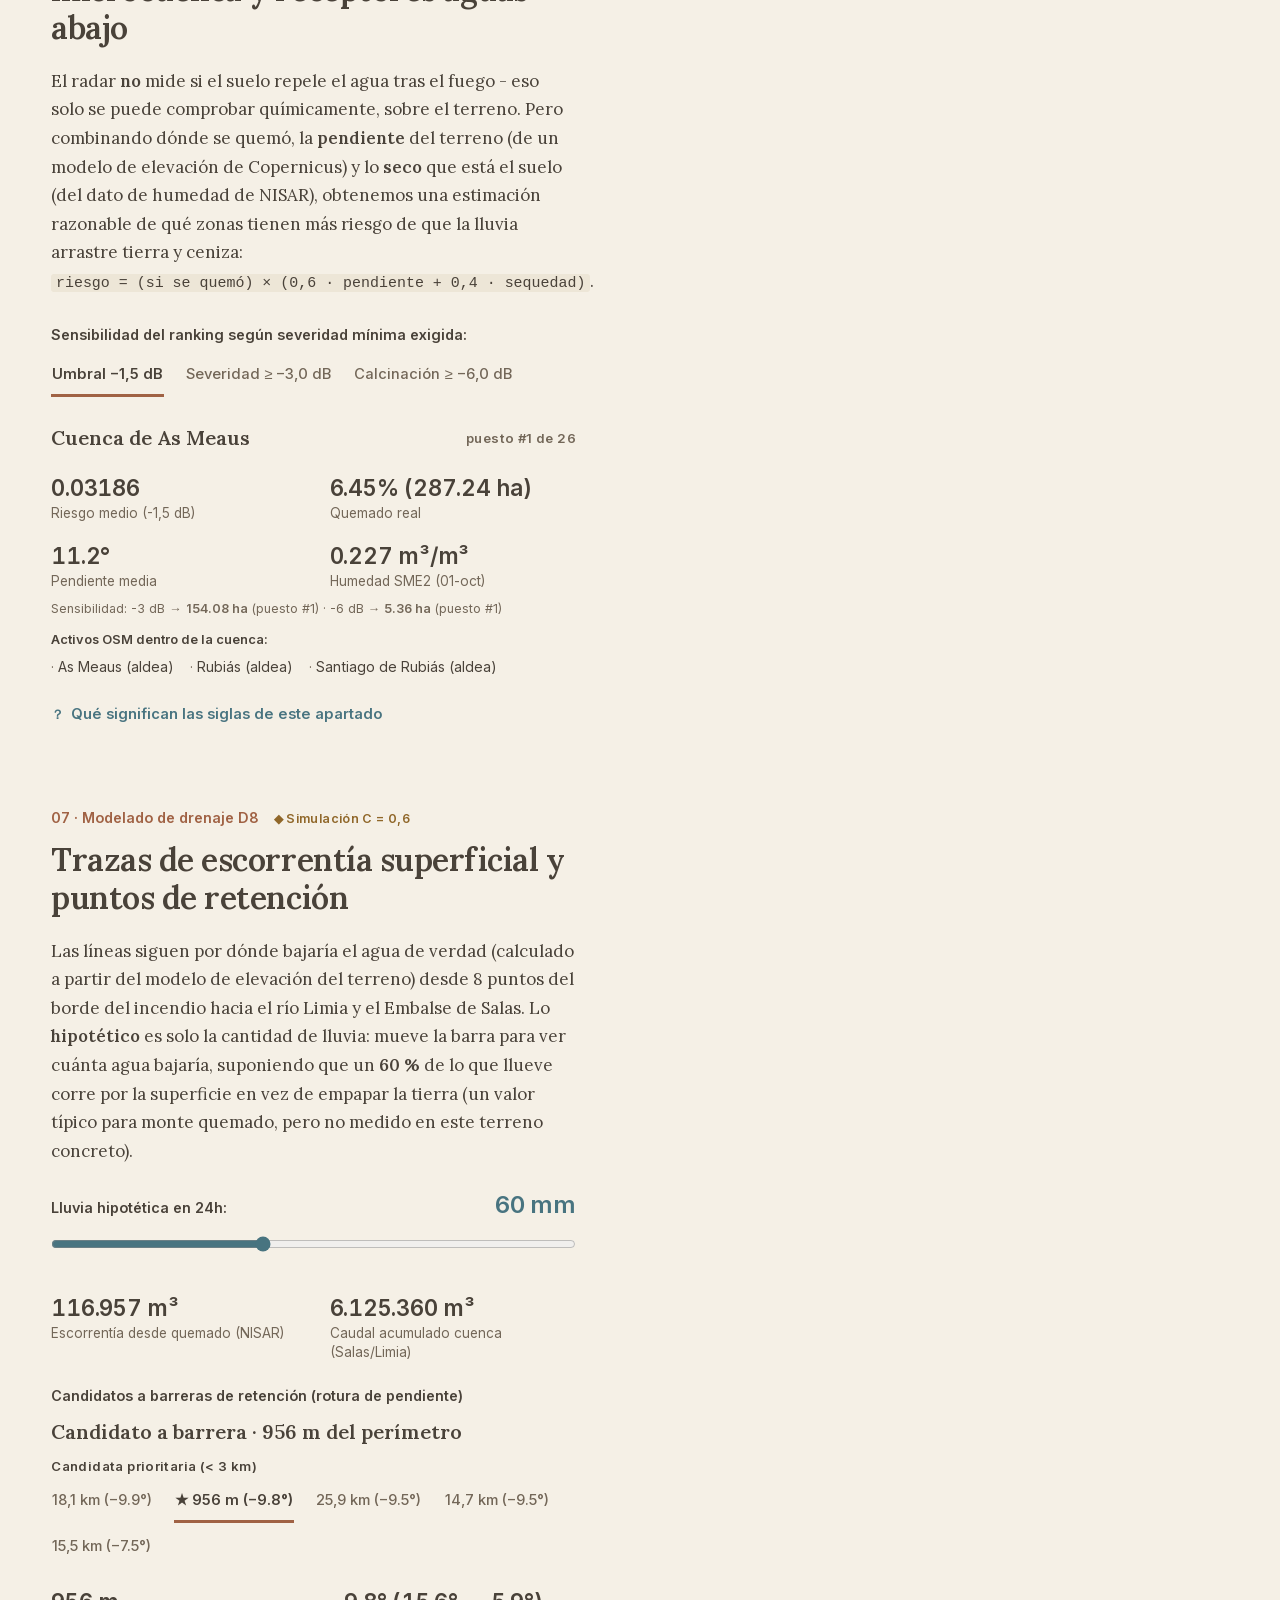
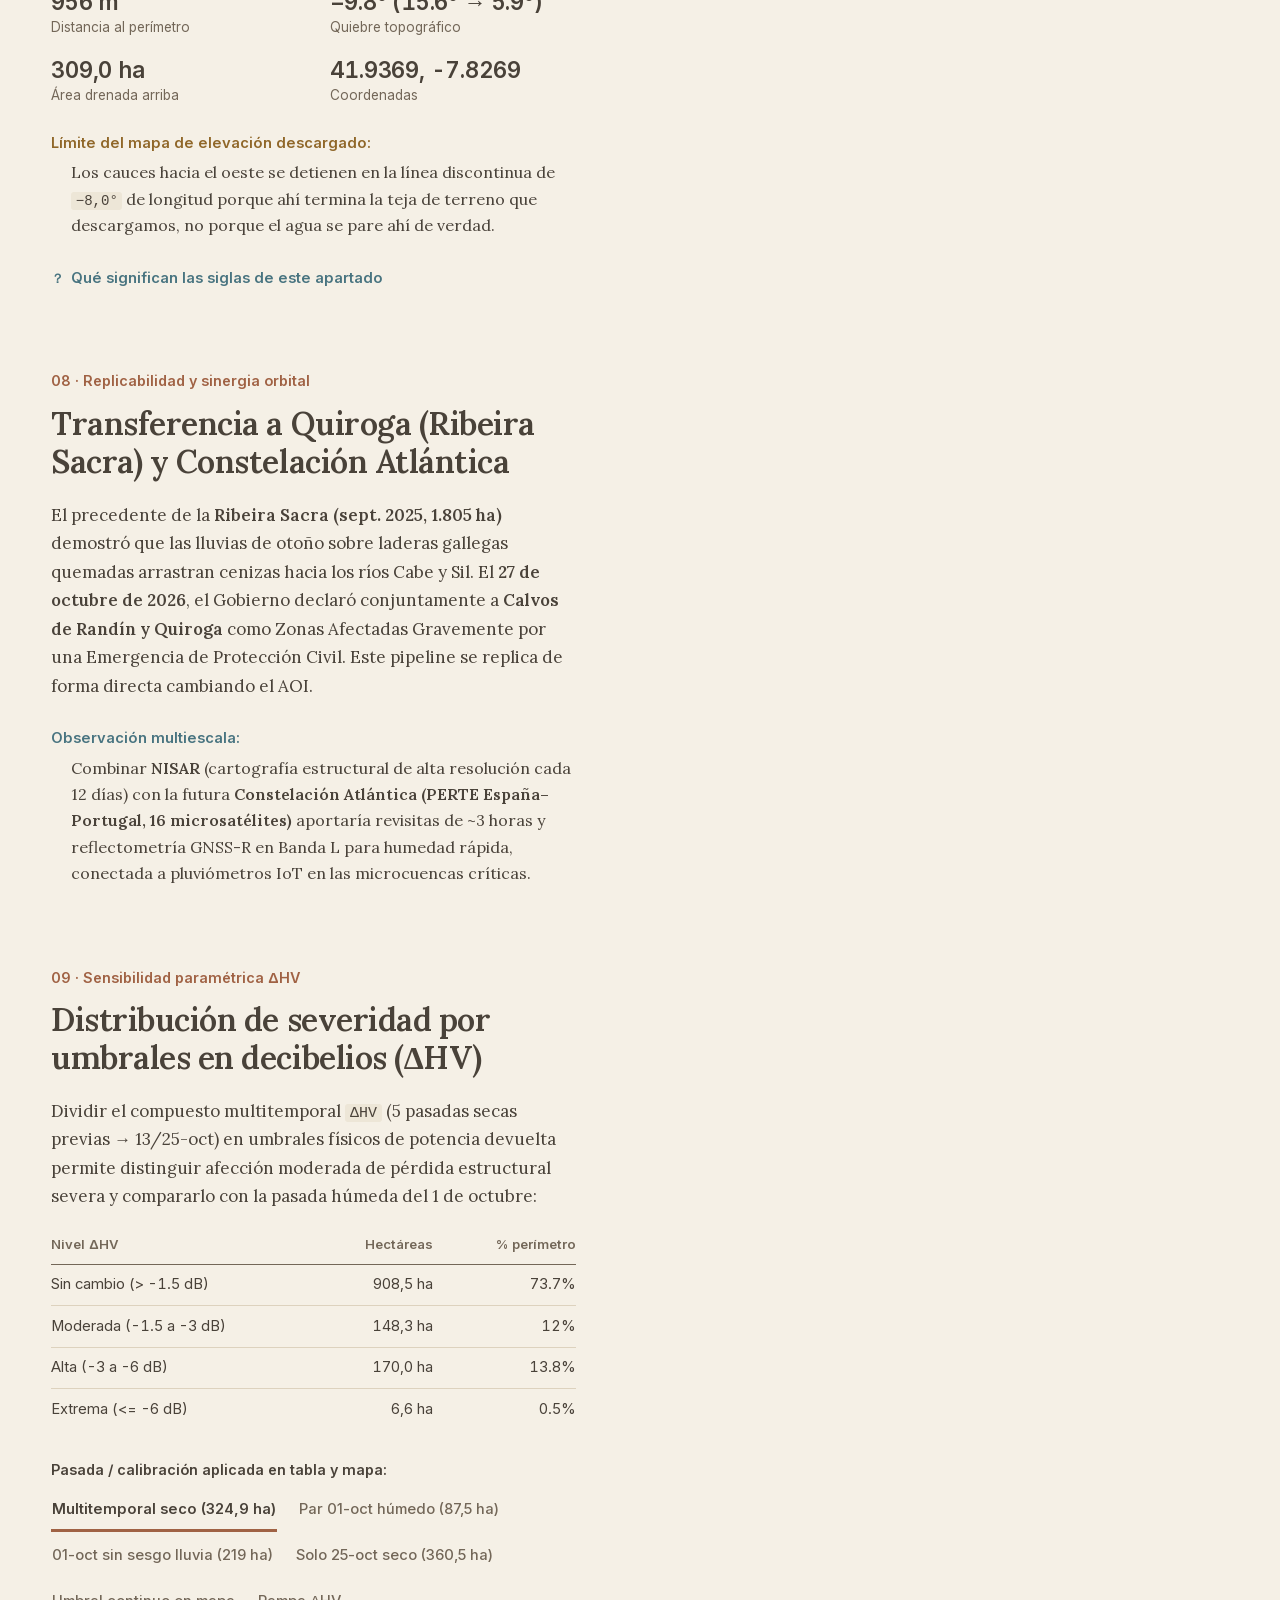
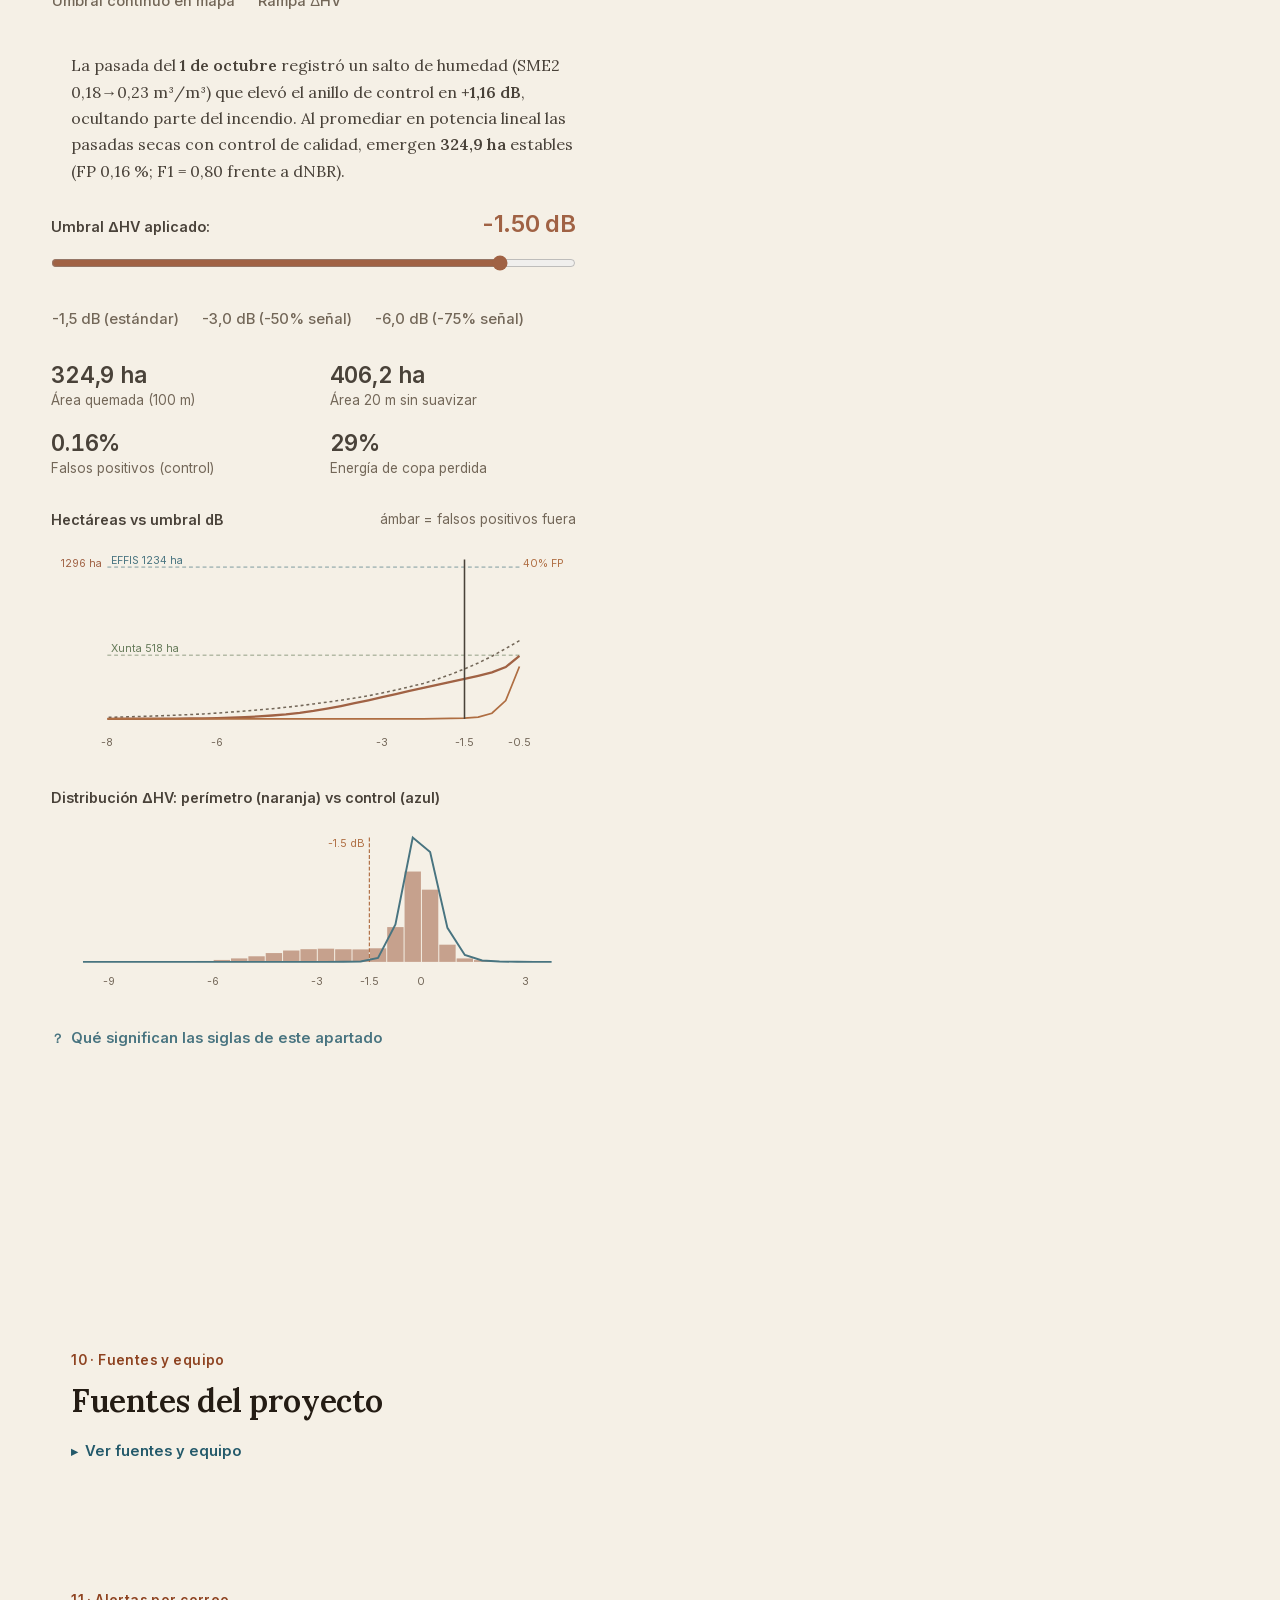
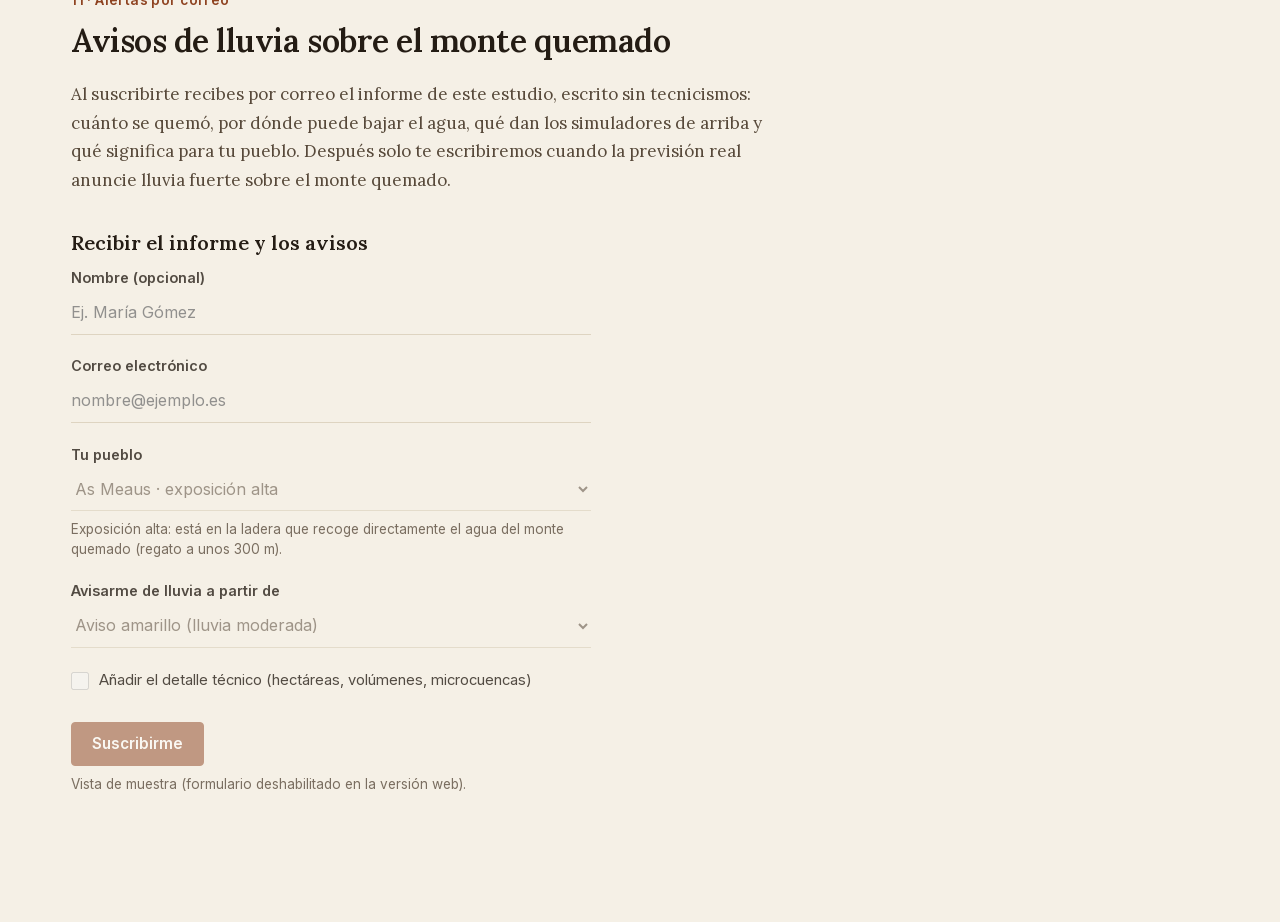
==== commit c99f56fd: "Set GeoSignal tab title and make alerts form a static disabled placeholder" ====
--- a/web/index.html
+++ b/web/index.html
@@ -3,7 +3,7 @@
 <head>
   <meta charset="utf-8" />
   <meta name="viewport" content="width=device-width, initial-scale=1" />
-  <title>GeoSignal — Informe NISAR sobre Calvos de Randín</title>
+  <title>GeoSignal</title>
   <link rel="stylesheet" href="vendor/maplibre-gl.css" />
   <link rel="stylesheet" href="vendor/maplibre-gl-compare.css" />
   <link rel="stylesheet" href="story/fonts.css" />
@@ -118,7 +118,7 @@
         <dl data-i18n-html="heroGloss">
           <dt>ha (hectárea)</dt><dd>Unidad de superficie. 1 ha = 100 × 100 m, como un campo de fútbol y medio.</dd>
           <dt>dB (decibelio)</dt><dd>Mide cuánta señal de radar vuelve al satélite. Cuanto más bajo (más negativo), menos vegetación queda.</dd>
-          <dt>NRT (near real time)</dt><dd>Detección automática por satélite, a los pocos días del incendio — antes de que nadie lo mida sobre el terreno.</dd>
+          <dt>NRT (near real time)</dt><dd>Detección automática por satélite, a los pocos días del incendio - antes de que nadie lo mida sobre el terreno.</dd>
           <dt>EFFIS</dt><dd>Servicio europeo (Copernicus) que detecta incendios por satélite en toda la UE.</dd>
         </dl>
       </details>
@@ -189,7 +189,7 @@
         <h2 data-i18n="c3Title">Estabilidad estacional previa frente al descenso del 1 de octubre</h2>
         <p data-i18n-html="c3P1">
           NISAR vuelve a pasar por esta misma zona, exactamente por el mismo sitio del cielo, cada <strong>12 días</strong>
-          — así las fechas se pueden comparar entre sí de forma justa. Comparar solo dos fechas podría confundirse con
+          - así las fechas se pueden comparar entre sí de forma justa. Comparar solo dos fechas podría confundirse con
           cambios normales de humedad según la estación del año. Por eso usamos toda la serie disponible desde junio–julio
           de 2026 y la comparamos con una <strong>zona de control que no se quemó</strong>: se ve estable antes del incendio,
           y cae de golpe justo después.
@@ -293,7 +293,7 @@
         <div class="step-num"><span data-i18n="c7Num">06 · Susceptibilidad hidrológica (26 microcuencas)</span></div>
         <h2 data-i18n="c7Title">Índice de arrastre potencial por microcuenca y receptores aguas abajo</h2>
         <p data-i18n-html="c7P1">
-          El radar <strong>no</strong> mide si el suelo repele el agua tras el fuego — eso solo se puede comprobar
+          El radar <strong>no</strong> mide si el suelo repele el agua tras el fuego - eso solo se puede comprobar
           químicamente, sobre el terreno. Pero combinando dónde se quemó, la <strong>pendiente</strong> del terreno
           (de un modelo de elevación de Copernicus) y lo <strong>seco</strong> que está el suelo (del dato de humedad
           de NISAR), obtenemos una estimación razonable de qué zonas tienen más riesgo de que la lluvia arrastre tierra
@@ -495,11 +495,11 @@
 
         <h3 data-i18n="c10TeamH">Equipo</h3>
         <ul class="team-list">
-          <li>Gabriel Freire Simón — <a href="https://github.com/ByteGab" target="_blank" rel="noopener">github.com/ByteGab</a></li>
-          <li>Loreto Uzquiano Esteban — <a href="https://github.com/loreeue" target="_blank" rel="noopener">github.com/loreeue</a></li>
-          <li>Claudia Gil Durán — <a href="https://github.com/claauugil" target="_blank" rel="noopener">github.com/claauugil</a></li>
-          <li>Daniel Castillo Correa — <a href="https://github.com/DanielCasti11o" target="_blank" rel="noopener">github.com/DanielCasti11o</a></li>
-          <li>Miguel Ángel García Beltrán — <a href="https://github.com/angelurano" target="_blank" rel="noopener">github.com/angelurano</a></li>
+          <li>Gabriel Freire Simón - <a href="https://github.com/ByteGab" target="_blank" rel="noopener">github.com/ByteGab</a></li>
+          <li>Loreto Uzquiano Esteban - <a href="https://github.com/loreeue" target="_blank" rel="noopener">github.com/loreeue</a></li>
+          <li>Claudia Gil Durán - <a href="https://github.com/claauugil" target="_blank" rel="noopener">github.com/claauugil</a></li>
+          <li>Daniel Castillo Correa - <a href="https://github.com/DanielCasti11o" target="_blank" rel="noopener">github.com/DanielCasti11o</a></li>
+          <li>Miguel Ángel García Beltrán - <a href="https://github.com/angelurano" target="_blank" rel="noopener">github.com/angelurano</a></li>
         </ul>
       </div>
     </details>
@@ -515,47 +515,43 @@
       previsión real anuncie lluvia fuerte sobre el monte quemado.
     </p>
 
-    <div class="callout-warn" id="alerts-offline" hidden data-i18n-html="a11Offline">
-      <strong>Sección inactiva en este servidor:</strong>
-      los avisos necesitan el servidor de alertas. Arranca la web con <code>python3 -m alerts serve</code> desde la raíz
-      del repositorio y vuelve a cargar esta página.
-    </div>
-
-    <div id="alerts-live" hidden>
+    <div id="alerts-live">
       <h3 data-i18n="a11FormH">Recibir el informe y los avisos</h3>
       <form class="alerts-form" id="alerts-form" novalidate>
-        <div class="alerts-field">
-          <label for="alerts-name" data-i18n="a11Name">Nombre (opcional)</label>
-          <input id="alerts-name" name="name" type="text" maxlength="80" autocomplete="given-name" />
-        </div>
-        <div class="alerts-field">
-          <label for="alerts-email" data-i18n="a11Email">Correo electrónico</label>
-          <input id="alerts-email" name="email" type="email" maxlength="254" autocomplete="email" required />
-        </div>
-        <div class="alerts-field">
-          <label for="alerts-place" data-i18n="a11Place">Tu pueblo</label>
-          <select id="alerts-place" name="place"></select>
-          <p class="alerts-hint" id="alerts-place-hint"></p>
-        </div>
-        <div class="alerts-field">
-          <label for="alerts-min" data-i18n="a11Min">Avisarme de lluvia a partir de</label>
-          <select id="alerts-min" name="min_level">
-            <option value="1" data-i18n="a11Min1">Aviso amarillo (lluvia moderada)</option>
-            <option value="2" data-i18n="a11Min2">Alerta naranja (lluvia fuerte)</option>
-            <option value="3" data-i18n="a11Min3">Solo alerta roja (lluvia muy fuerte)</option>
-          </select>
-        </div>
-        <label class="alerts-check">
-          <input id="alerts-tech" name="technical" type="checkbox" />
-          <span data-i18n="a11Tech">Añadir el detalle técnico (hectáreas, volúmenes, microcuencas)</span>
-        </label>
-
-        <div class="alerts-actions">
-          <button class="alerts-btn" type="submit" data-i18n="a11Subscribe">Suscribirme</button>
-          <button class="alerts-btn alerts-btn-alt" id="alerts-test" type="button" hidden data-i18n="a11Test">Enviarme el informe ahora</button>
-        </div>
-        <p class="alerts-msg" id="alerts-msg" role="status" aria-live="polite"></p>
-        <p class="alerts-note" id="alerts-send-note"></p>
+        <fieldset class="alerts-fieldset" disabled>
+          <div class="alerts-field">
+            <label for="alerts-name" data-i18n="a11Name">Nombre (opcional)</label>
+            <input id="alerts-name" name="name" type="text" maxlength="80" autocomplete="given-name" placeholder="Ej. María Gómez" data-i18n-placeholder="a11NamePh" />
+          </div>
+          <div class="alerts-field">
+            <label for="alerts-email" data-i18n="a11Email">Correo electrónico</label>
+            <input id="alerts-email" name="email" type="email" maxlength="254" autocomplete="email" placeholder="nombre@ejemplo.es" data-i18n-placeholder="a11EmailPh" required />
+          </div>
+          <div class="alerts-field">
+            <label for="alerts-place" data-i18n="a11Place">Tu pueblo</label>
+            <select id="alerts-place" name="place">
+              <option value="" data-i18n="a11PlacePh">As Meaus · exposición alta</option>
+            </select>
+            <p class="alerts-hint" id="alerts-place-hint" data-i18n="a11PlaceHintPh">Exposición alta: está en la ladera que recoge directamente el agua del monte quemado (regato a unos 300 m).</p>
+          </div>
+          <div class="alerts-field">
+            <label for="alerts-min" data-i18n="a11Min">Avisarme de lluvia a partir de</label>
+            <select id="alerts-min" name="min_level">
+              <option value="1" data-i18n="a11Min1">Aviso amarillo (lluvia moderada)</option>
+              <option value="2" data-i18n="a11Min2">Alerta naranja (lluvia fuerte)</option>
+              <option value="3" data-i18n="a11Min3">Solo alerta roja (lluvia muy fuerte)</option>
+            </select>
+          </div>
+          <label class="alerts-check">
+            <input id="alerts-tech" name="technical" type="checkbox" />
+            <span data-i18n="a11Tech">Añadir el detalle técnico (hectáreas, volúmenes, microcuencas)</span>
+          </label>
+
+          <div class="alerts-actions">
+            <button class="alerts-btn" type="submit" data-i18n="a11Subscribe">Suscribirme</button>
+          </div>
+          <p class="alerts-note" id="alerts-send-note" data-i18n="a11DemoNote">Vista de muestra (formulario deshabilitado en la versión web).</p>
+        </fieldset>
       </form>
     </div>
   </section>
@@ -563,6 +559,5 @@
   <script src="vendor/maplibre-gl.js"></script>
   <script src="vendor/maplibre-gl-compare.js"></script>
   <script type="module" src="story/story.js"></script>
-  <script type="module" src="story/alerts.js"></script>
 </body>
 </html>
--- a/web/story/story.css
+++ b/web/story/story.css
@@ -782,6 +782,13 @@
 .alerts-msg:empty { display: none; }
 
 .alerts-form { max-width: 520px; font-family: var(--sans); }
+.alerts-fieldset {
+  margin: 0;
+  padding: 0;
+  border: 0;
+  min-inline-size: 0;
+}
+.alerts-fieldset:disabled { opacity: 0.78; }
 .alerts-field { margin-bottom: 1.35rem; }
 .alerts-field label {
   display: block;
@@ -804,6 +811,14 @@
 .alerts-field select { cursor: pointer; }
 .alerts-field input:hover,
 .alerts-field select:hover { border-bottom-color: var(--tinta); }
+.alerts-field input:disabled,
+.alerts-field select:disabled {
+  color: var(--tinta-2);
+  border-bottom-color: var(--linea);
+  cursor: not-allowed;
+}
+.alerts-field input:disabled:hover,
+.alerts-field select:disabled:hover { border-bottom-color: var(--linea); }
 
 .alerts-check {
   display: flex;
@@ -814,6 +829,7 @@
   color: var(--tinta);
   cursor: pointer;
 }
+.alerts-check:has(input:disabled) { cursor: not-allowed; }
 .alerts-check input { width: 18px; height: 18px; margin: 0.15rem 0 0; flex-shrink: 0; accent-color: var(--fuego); }
 
 .alerts-actions { display: flex; flex-wrap: wrap; gap: 0.75rem; margin-top: 0.5rem; }
@@ -830,7 +846,8 @@
 .alerts-btn:hover { background: var(--fuego-alta); border-color: var(--fuego-alta); }
 .alerts-btn-alt { background: transparent; color: var(--fuego); }
 .alerts-btn-alt:hover { background: var(--papel-2); border-color: var(--fuego); }
-.alerts-btn:disabled { opacity: 0.55; cursor: progress; }
+.alerts-btn:disabled { opacity: 0.65; cursor: not-allowed; }
+.alerts-btn:disabled:hover { background: var(--fuego); border-color: var(--fuego); }
 
 .alerts-msg {
   margin: 1rem 0 0;
